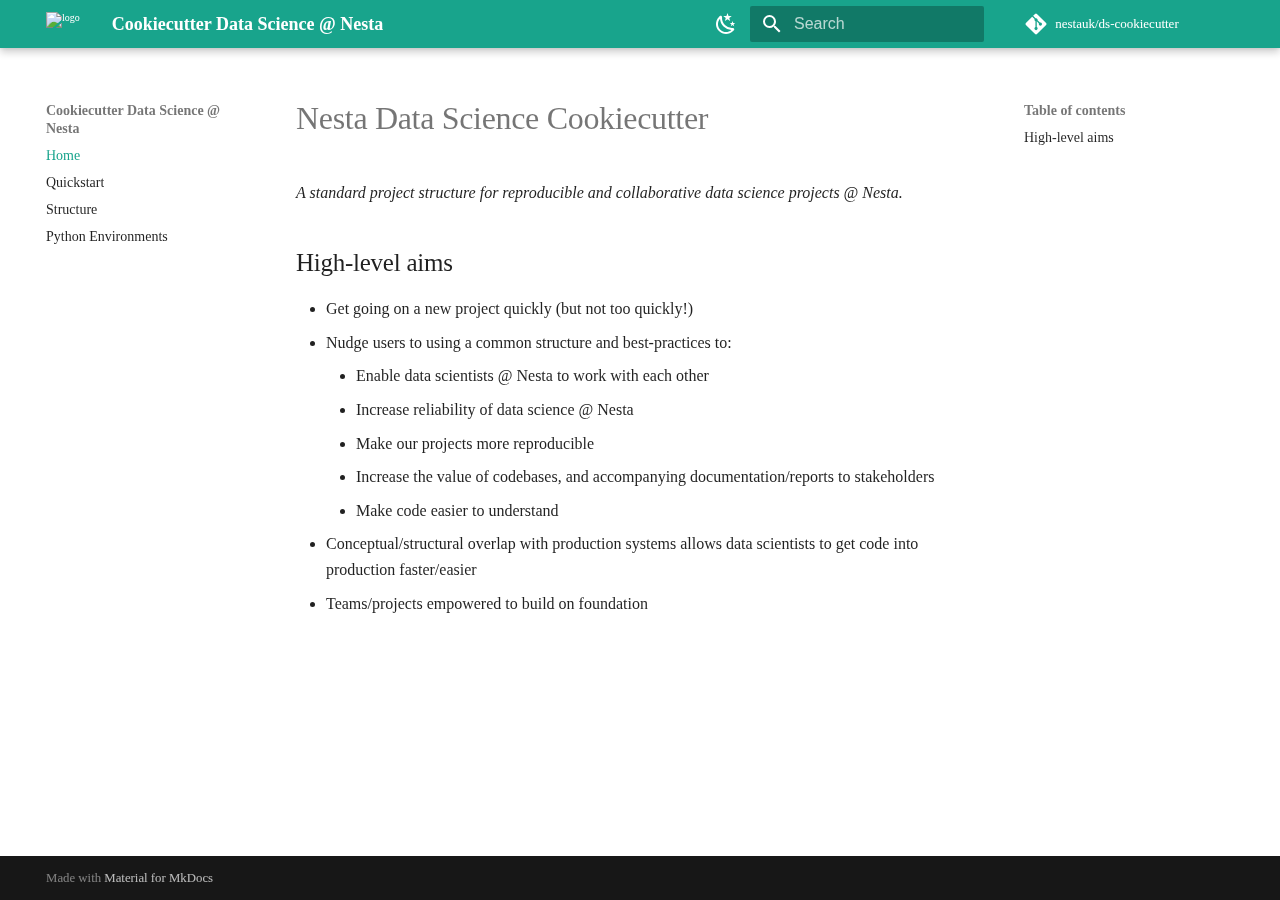
==== index.html @ 1c201436 "Deployed 48a0035 with MkDocs version: 1.5.3" ====
<!doctype html>
<html lang="en" class="no-js">
  <head>
    
      <meta charset="utf-8">
      <meta name="viewport" content="width=device-width,initial-scale=1">
      
        <meta name="description" content="A project template and directory structure for Nesta Python data science projects.">
      
      
      
        <link rel="canonical" href="https://nestauk.github.io/ds-cookiecutter/">
      
      
      
        <link rel="next" href="quickstart/">
      
      
      <link rel="icon" href="favicon.ico">
      <meta name="generator" content="mkdocs-1.5.3, mkdocs-material-9.5.6">
    
    
      
        <title>Cookiecutter Data Science @ Nesta</title>
      
    
    
      <link rel="stylesheet" href="assets/stylesheets/main.50c56a3b.min.css">
      
        
        <link rel="stylesheet" href="assets/stylesheets/palette.06af60db.min.css">
      
      


    
    
      
    
    
      
        
        
        <link rel="preconnect" href="https://fonts.gstatic.com" crossorigin>
        <link rel="stylesheet" href="https://fonts.googleapis.com/css?family=Century+Gothic:300,300i,400,400i,700,700i%7CRoboto+Mono:400,400i,700,700i&display=fallback">
        <style>:root{--md-text-font:"Century Gothic";--md-code-font:"Roboto Mono"}</style>
      
    
    
      <link rel="stylesheet" href="css/extra.css">
    
    <script>__md_scope=new URL(".",location),__md_hash=e=>[...e].reduce((e,_)=>(e<<5)-e+_.charCodeAt(0),0),__md_get=(e,_=localStorage,t=__md_scope)=>JSON.parse(_.getItem(t.pathname+"."+e)),__md_set=(e,_,t=localStorage,a=__md_scope)=>{try{t.setItem(a.pathname+"."+e,JSON.stringify(_))}catch(e){}}</script>
    
      

    
    
    
  </head>
  
  
    
    
      
    
    
    
    
    <body dir="ltr" data-md-color-scheme="default" data-md-color-primary="custom" data-md-color-accent="custom">
  
    
    <input class="md-toggle" data-md-toggle="drawer" type="checkbox" id="__drawer" autocomplete="off">
    <input class="md-toggle" data-md-toggle="search" type="checkbox" id="__search" autocomplete="off">
    <label class="md-overlay" for="__drawer"></label>
    <div data-md-component="skip">
      
        
        <a href="#nesta-data-science-cookiecutter" class="md-skip">
          Skip to content
        </a>
      
    </div>
    <div data-md-component="announce">
      
    </div>
    
    
      

  

<header class="md-header md-header--shadow" data-md-component="header">
  <nav class="md-header__inner md-grid" aria-label="Header">
    <a href="https://nestauk.github.io/ds-cookiecutter" title="Cookiecutter Data Science @ Nesta" class="md-header__button md-logo" aria-label="Cookiecutter Data Science @ Nesta" data-md-component="logo">
      
  <img src="favicon.ico" alt="logo">

    </a>
    <label class="md-header__button md-icon" for="__drawer">
      
      <svg xmlns="http://www.w3.org/2000/svg" viewBox="0 0 24 24"><path d="M3 6h18v2H3V6m0 5h18v2H3v-2m0 5h18v2H3v-2Z"/></svg>
    </label>
    <div class="md-header__title" data-md-component="header-title">
      <div class="md-header__ellipsis">
        <div class="md-header__topic">
          <span class="md-ellipsis">
            Cookiecutter Data Science @ Nesta
          </span>
        </div>
        <div class="md-header__topic" data-md-component="header-topic">
          <span class="md-ellipsis">
            
              Home
            
          </span>
        </div>
      </div>
    </div>
    
      
        <form class="md-header__option" data-md-component="palette">
  
    
    
    
    <input class="md-option" data-md-color-media="(prefers-color-scheme: light)" data-md-color-scheme="default" data-md-color-primary="custom" data-md-color-accent="custom"  aria-label="Switch to dark mode"  type="radio" name="__palette" id="__palette_0">
    
      <label class="md-header__button md-icon" title="Switch to dark mode" for="__palette_1" hidden>
        <svg xmlns="http://www.w3.org/2000/svg" viewBox="0 0 24 24"><path d="m17.75 4.09-2.53 1.94.91 3.06-2.63-1.81-2.63 1.81.91-3.06-2.53-1.94L12.44 4l1.06-3 1.06 3 3.19.09m3.5 6.91-1.64 1.25.59 1.98-1.7-1.17-1.7 1.17.59-1.98L15.75 11l2.06-.05L18.5 9l.69 1.95 2.06.05m-2.28 4.95c.83-.08 1.72 1.1 1.19 1.85-.32.45-.66.87-1.08 1.27C15.17 23 8.84 23 4.94 19.07c-3.91-3.9-3.91-10.24 0-14.14.4-.4.82-.76 1.27-1.08.75-.53 1.93.36 1.85 1.19-.27 2.86.69 5.83 2.89 8.02a9.96 9.96 0 0 0 8.02 2.89m-1.64 2.02a12.08 12.08 0 0 1-7.8-3.47c-2.17-2.19-3.33-5-3.49-7.82-2.81 3.14-2.7 7.96.31 10.98 3.02 3.01 7.84 3.12 10.98.31Z"/></svg>
      </label>
    
  
    
    
    
    <input class="md-option" data-md-color-media="(prefers-color-scheme: dark)" data-md-color-scheme="slate" data-md-color-primary="amber" data-md-color-accent="pink"  aria-label="Switch to light mode"  type="radio" name="__palette" id="__palette_1">
    
      <label class="md-header__button md-icon" title="Switch to light mode" for="__palette_0" hidden>
        <svg xmlns="http://www.w3.org/2000/svg" viewBox="0 0 24 24"><path d="M12 7a5 5 0 0 1 5 5 5 5 0 0 1-5 5 5 5 0 0 1-5-5 5 5 0 0 1 5-5m0 2a3 3 0 0 0-3 3 3 3 0 0 0 3 3 3 3 0 0 0 3-3 3 3 0 0 0-3-3m0-7 2.39 3.42C13.65 5.15 12.84 5 12 5c-.84 0-1.65.15-2.39.42L12 2M3.34 7l4.16-.35A7.2 7.2 0 0 0 5.94 8.5c-.44.74-.69 1.5-.83 2.29L3.34 7m.02 10 1.76-3.77a7.131 7.131 0 0 0 2.38 4.14L3.36 17M20.65 7l-1.77 3.79a7.023 7.023 0 0 0-2.38-4.15l4.15.36m-.01 10-4.14.36c.59-.51 1.12-1.14 1.54-1.86.42-.73.69-1.5.83-2.29L20.64 17M12 22l-2.41-3.44c.74.27 1.55.44 2.41.44.82 0 1.63-.17 2.37-.44L12 22Z"/></svg>
      </label>
    
  
</form>
      
    
    
      <script>var media,input,key,value,palette=__md_get("__palette");if(palette&&palette.color){"(prefers-color-scheme)"===palette.color.media&&(media=matchMedia("(prefers-color-scheme: light)"),input=document.querySelector(media.matches?"[data-md-color-media='(prefers-color-scheme: light)']":"[data-md-color-media='(prefers-color-scheme: dark)']"),palette.color.media=input.getAttribute("data-md-color-media"),palette.color.scheme=input.getAttribute("data-md-color-scheme"),palette.color.primary=input.getAttribute("data-md-color-primary"),palette.color.accent=input.getAttribute("data-md-color-accent"));for([key,value]of Object.entries(palette.color))document.body.setAttribute("data-md-color-"+key,value)}</script>
    
    
    
      <label class="md-header__button md-icon" for="__search">
        
        <svg xmlns="http://www.w3.org/2000/svg" viewBox="0 0 24 24"><path d="M9.5 3A6.5 6.5 0 0 1 16 9.5c0 1.61-.59 3.09-1.56 4.23l.27.27h.79l5 5-1.5 1.5-5-5v-.79l-.27-.27A6.516 6.516 0 0 1 9.5 16 6.5 6.5 0 0 1 3 9.5 6.5 6.5 0 0 1 9.5 3m0 2C7 5 5 7 5 9.5S7 14 9.5 14 14 12 14 9.5 12 5 9.5 5Z"/></svg>
      </label>
      <div class="md-search" data-md-component="search" role="dialog">
  <label class="md-search__overlay" for="__search"></label>
  <div class="md-search__inner" role="search">
    <form class="md-search__form" name="search">
      <input type="text" class="md-search__input" name="query" aria-label="Search" placeholder="Search" autocapitalize="off" autocorrect="off" autocomplete="off" spellcheck="false" data-md-component="search-query" required>
      <label class="md-search__icon md-icon" for="__search">
        
        <svg xmlns="http://www.w3.org/2000/svg" viewBox="0 0 24 24"><path d="M9.5 3A6.5 6.5 0 0 1 16 9.5c0 1.61-.59 3.09-1.56 4.23l.27.27h.79l5 5-1.5 1.5-5-5v-.79l-.27-.27A6.516 6.516 0 0 1 9.5 16 6.5 6.5 0 0 1 3 9.5 6.5 6.5 0 0 1 9.5 3m0 2C7 5 5 7 5 9.5S7 14 9.5 14 14 12 14 9.5 12 5 9.5 5Z"/></svg>
        
        <svg xmlns="http://www.w3.org/2000/svg" viewBox="0 0 24 24"><path d="M20 11v2H8l5.5 5.5-1.42 1.42L4.16 12l7.92-7.92L13.5 5.5 8 11h12Z"/></svg>
      </label>
      <nav class="md-search__options" aria-label="Search">
        
        <button type="reset" class="md-search__icon md-icon" title="Clear" aria-label="Clear" tabindex="-1">
          
          <svg xmlns="http://www.w3.org/2000/svg" viewBox="0 0 24 24"><path d="M19 6.41 17.59 5 12 10.59 6.41 5 5 6.41 10.59 12 5 17.59 6.41 19 12 13.41 17.59 19 19 17.59 13.41 12 19 6.41Z"/></svg>
        </button>
      </nav>
      
    </form>
    <div class="md-search__output">
      <div class="md-search__scrollwrap" data-md-scrollfix>
        <div class="md-search-result" data-md-component="search-result">
          <div class="md-search-result__meta">
            Initializing search
          </div>
          <ol class="md-search-result__list" role="presentation"></ol>
        </div>
      </div>
    </div>
  </div>
</div>
    
    
      <div class="md-header__source">
        <a href="https://github.com/nestauk/ds-cookiecutter" title="Go to repository" class="md-source" data-md-component="source">
  <div class="md-source__icon md-icon">
    
    <svg xmlns="http://www.w3.org/2000/svg" viewBox="0 0 448 512"><!--! Font Awesome Free 6.5.1 by @fontawesome - https://fontawesome.com License - https://fontawesome.com/license/free (Icons: CC BY 4.0, Fonts: SIL OFL 1.1, Code: MIT License) Copyright 2023 Fonticons, Inc.--><path d="M439.55 236.05 244 40.45a28.87 28.87 0 0 0-40.81 0l-40.66 40.63 51.52 51.52c27.06-9.14 52.68 16.77 43.39 43.68l49.66 49.66c34.23-11.8 61.18 31 35.47 56.69-26.49 26.49-70.21-2.87-56-37.34L240.22 199v121.85c25.3 12.54 22.26 41.85 9.08 55a34.34 34.34 0 0 1-48.55 0c-17.57-17.6-11.07-46.91 11.25-56v-123c-20.8-8.51-24.6-30.74-18.64-45L142.57 101 8.45 235.14a28.86 28.86 0 0 0 0 40.81l195.61 195.6a28.86 28.86 0 0 0 40.8 0l194.69-194.69a28.86 28.86 0 0 0 0-40.81z"/></svg>
  </div>
  <div class="md-source__repository">
    nestauk/ds-cookiecutter
  </div>
</a>
      </div>
    
  </nav>
  
</header>
    
    <div class="md-container" data-md-component="container">
      
      
        
          
        
      
      <main class="md-main" data-md-component="main">
        <div class="md-main__inner md-grid">
          
            
              
              <div class="md-sidebar md-sidebar--primary" data-md-component="sidebar" data-md-type="navigation" >
                <div class="md-sidebar__scrollwrap">
                  <div class="md-sidebar__inner">
                    



<nav class="md-nav md-nav--primary" aria-label="Navigation" data-md-level="0">
  <label class="md-nav__title" for="__drawer">
    <a href="https://nestauk.github.io/ds-cookiecutter" title="Cookiecutter Data Science @ Nesta" class="md-nav__button md-logo" aria-label="Cookiecutter Data Science @ Nesta" data-md-component="logo">
      
  <img src="favicon.ico" alt="logo">

    </a>
    Cookiecutter Data Science @ Nesta
  </label>
  
    <div class="md-nav__source">
      <a href="https://github.com/nestauk/ds-cookiecutter" title="Go to repository" class="md-source" data-md-component="source">
  <div class="md-source__icon md-icon">
    
    <svg xmlns="http://www.w3.org/2000/svg" viewBox="0 0 448 512"><!--! Font Awesome Free 6.5.1 by @fontawesome - https://fontawesome.com License - https://fontawesome.com/license/free (Icons: CC BY 4.0, Fonts: SIL OFL 1.1, Code: MIT License) Copyright 2023 Fonticons, Inc.--><path d="M439.55 236.05 244 40.45a28.87 28.87 0 0 0-40.81 0l-40.66 40.63 51.52 51.52c27.06-9.14 52.68 16.77 43.39 43.68l49.66 49.66c34.23-11.8 61.18 31 35.47 56.69-26.49 26.49-70.21-2.87-56-37.34L240.22 199v121.85c25.3 12.54 22.26 41.85 9.08 55a34.34 34.34 0 0 1-48.55 0c-17.57-17.6-11.07-46.91 11.25-56v-123c-20.8-8.51-24.6-30.74-18.64-45L142.57 101 8.45 235.14a28.86 28.86 0 0 0 0 40.81l195.61 195.6a28.86 28.86 0 0 0 40.8 0l194.69-194.69a28.86 28.86 0 0 0 0-40.81z"/></svg>
  </div>
  <div class="md-source__repository">
    nestauk/ds-cookiecutter
  </div>
</a>
    </div>
  
  <ul class="md-nav__list" data-md-scrollfix>
    
      
      
  
  
    
  
  
  
    <li class="md-nav__item md-nav__item--active">
      
      <input class="md-nav__toggle md-toggle" type="checkbox" id="__toc">
      
      
        
      
      
        <label class="md-nav__link md-nav__link--active" for="__toc">
          
  
  <span class="md-ellipsis">
    Home
  </span>
  

          <span class="md-nav__icon md-icon"></span>
        </label>
      
      <a href="." class="md-nav__link md-nav__link--active">
        
  
  <span class="md-ellipsis">
    Home
  </span>
  

      </a>
      
        

<nav class="md-nav md-nav--secondary" aria-label="Table of contents">
  
  
  
    
  
  
    <label class="md-nav__title" for="__toc">
      <span class="md-nav__icon md-icon"></span>
      Table of contents
    </label>
    <ul class="md-nav__list" data-md-component="toc" data-md-scrollfix>
      
        <li class="md-nav__item">
  <a href="#high-level-aims" class="md-nav__link">
    <span class="md-ellipsis">
      High-level aims
    </span>
  </a>
  
</li>
      
    </ul>
  
</nav>
      
    </li>
  

    
      
      
  
  
  
  
    <li class="md-nav__item">
      <a href="quickstart/" class="md-nav__link">
        
  
  <span class="md-ellipsis">
    Quickstart
  </span>
  

      </a>
    </li>
  

    
      
      
  
  
  
  
    <li class="md-nav__item">
      <a href="structure/" class="md-nav__link">
        
  
  <span class="md-ellipsis">
    Structure
  </span>
  

      </a>
    </li>
  

    
      
      
  
  
  
  
    <li class="md-nav__item">
      <a href="guidelines/" class="md-nav__link">
        
  
  <span class="md-ellipsis">
    Python Environments
  </span>
  

      </a>
    </li>
  

    
  </ul>
</nav>
                  </div>
                </div>
              </div>
            
            
              
              <div class="md-sidebar md-sidebar--secondary" data-md-component="sidebar" data-md-type="toc" >
                <div class="md-sidebar__scrollwrap">
                  <div class="md-sidebar__inner">
                    

<nav class="md-nav md-nav--secondary" aria-label="Table of contents">
  
  
  
    
  
  
    <label class="md-nav__title" for="__toc">
      <span class="md-nav__icon md-icon"></span>
      Table of contents
    </label>
    <ul class="md-nav__list" data-md-component="toc" data-md-scrollfix>
      
        <li class="md-nav__item">
  <a href="#high-level-aims" class="md-nav__link">
    <span class="md-ellipsis">
      High-level aims
    </span>
  </a>
  
</li>
      
    </ul>
  
</nav>
                  </div>
                </div>
              </div>
            
          
          
            <div class="md-content" data-md-component="content">
              <article class="md-content__inner md-typeset">
                
                  

  
  


<h1 id="nesta-data-science-cookiecutter">Nesta Data Science Cookiecutter<a class="headerlink" href="#nesta-data-science-cookiecutter" title="Permanent link">&para;</a></h1>
<p><em>A standard project structure for reproducible and collaborative data science projects @ Nesta.</em></p>
<h2 id="high-level-aims">High-level aims<a class="headerlink" href="#high-level-aims" title="Permanent link">&para;</a></h2>
<ul>
<li>Get going on a new project quickly (but not too quickly!)</li>
<li>Nudge users to using a common structure and best-practices to:<ul>
<li>Enable data scientists @ Nesta to work with each other</li>
<li>Increase reliability of data science @ Nesta</li>
<li>Make our projects more reproducible</li>
<li>Increase the value of codebases, and accompanying documentation/reports to stakeholders</li>
<li>Make code easier to understand</li>
</ul>
</li>
<li>Conceptual/structural overlap with production systems allows data scientists to get code into production faster/easier</li>
<li>Teams/projects empowered to build on foundation</li>
</ul>












                
              </article>
            </div>
          
          
<script>var target=document.getElementById(location.hash.slice(1));target&&target.name&&(target.checked=target.name.startsWith("__tabbed_"))</script>
        </div>
        
          <button type="button" class="md-top md-icon" data-md-component="top" hidden>
  
  <svg xmlns="http://www.w3.org/2000/svg" viewBox="0 0 24 24"><path d="M13 20h-2V8l-5.5 5.5-1.42-1.42L12 4.16l7.92 7.92-1.42 1.42L13 8v12Z"/></svg>
  Back to top
</button>
        
      </main>
      
        <footer class="md-footer">
  
  <div class="md-footer-meta md-typeset">
    <div class="md-footer-meta__inner md-grid">
      <div class="md-copyright">
  
  
    Made with
    <a href="https://squidfunk.github.io/mkdocs-material/" target="_blank" rel="noopener">
      Material for MkDocs
    </a>
  
</div>
      
    </div>
  </div>
</footer>
      
    </div>
    <div class="md-dialog" data-md-component="dialog">
      <div class="md-dialog__inner md-typeset"></div>
    </div>
    
    
    <script id="__config" type="application/json">{"base": ".", "features": ["navigation.instant", "navigation.tracking", "navigation.sections", "navigation.top"], "search": "assets/javascripts/workers/search.b8dbb3d2.min.js", "translations": {"clipboard.copied": "Copied to clipboard", "clipboard.copy": "Copy to clipboard", "search.result.more.one": "1 more on this page", "search.result.more.other": "# more on this page", "search.result.none": "No matching documents", "search.result.one": "1 matching document", "search.result.other": "# matching documents", "search.result.placeholder": "Type to start searching", "search.result.term.missing": "Missing", "select.version": "Select version"}}</script>
    
    
      <script src="assets/javascripts/bundle.e1c3ead8.min.js"></script>
      
    
  </body>
</html>
---- assets/stylesheets/main.50c56a3b.min.css ----
@charset "UTF-8";html{-webkit-text-size-adjust:none;-moz-text-size-adjust:none;text-size-adjust:none;box-sizing:border-box}*,:after,:before{box-sizing:inherit}@media (prefers-reduced-motion){*,:after,:before{transition:none!important}}body{margin:0}a,button,input,label{-webkit-tap-highlight-color:transparent}a{color:inherit;text-decoration:none}hr{border:0;box-sizing:initial;display:block;height:.05rem;overflow:visible;padding:0}small{font-size:80%}sub,sup{line-height:1em}img{border-style:none}table{border-collapse:initial;border-spacing:0}td,th{font-weight:400;vertical-align:top}button{background:#0000;border:0;font-family:inherit;font-size:inherit;margin:0;padding:0}input{border:0;outline:none}:root{--md-primary-fg-color:#4051b5;--md-primary-fg-color--light:#5d6cc0;--md-primary-fg-color--dark:#303fa1;--md-primary-bg-color:#fff;--md-primary-bg-color--light:#ffffffb3;--md-accent-fg-color:#526cfe;--md-accent-fg-color--transparent:#526cfe1a;--md-accent-bg-color:#fff;--md-accent-bg-color--light:#ffffffb3}[data-md-color-scheme=default]{color-scheme:light}[data-md-color-scheme=default] img[src$="#gh-dark-mode-only"],[data-md-color-scheme=default] img[src$="#only-dark"]{display:none}:root,[data-md-color-scheme=default]{--md-hue:225deg;--md-default-fg-color:#000000de;--md-default-fg-color--light:#0000008a;--md-default-fg-color--lighter:#00000052;--md-default-fg-color--lightest:#00000012;--md-default-bg-color:#fff;--md-default-bg-color--light:#ffffffb3;--md-default-bg-color--lighter:#ffffff4d;--md-default-bg-color--lightest:#ffffff1f;--md-code-fg-color:#36464e;--md-code-bg-color:#f5f5f5;--md-code-hl-color:#4287ff;--md-code-hl-color--light:#4287ff1a;--md-code-hl-number-color:#d52a2a;--md-code-hl-special-color:#db1457;--md-code-hl-function-color:#a846b9;--md-code-hl-constant-color:#6e59d9;--md-code-hl-keyword-color:#3f6ec6;--md-code-hl-string-color:#1c7d4d;--md-code-hl-name-color:var(--md-code-fg-color);--md-code-hl-operator-color:var(--md-default-fg-color--light);--md-code-hl-punctuation-color:var(--md-default-fg-color--light);--md-code-hl-comment-color:var(--md-default-fg-color--light);--md-code-hl-generic-color:var(--md-default-fg-color--light);--md-code-hl-variable-color:var(--md-default-fg-color--light);--md-typeset-color:var(--md-default-fg-color);--md-typeset-a-color:var(--md-primary-fg-color);--md-typeset-del-color:#f5503d26;--md-typeset-ins-color:#0bd57026;--md-typeset-kbd-color:#fafafa;--md-typeset-kbd-accent-color:#fff;--md-typeset-kbd-border-color:#b8b8b8;--md-typeset-mark-color:#ffff0080;--md-typeset-table-color:#0000001f;--md-typeset-table-color--light:rgba(0,0,0,.035);--md-admonition-fg-color:var(--md-default-fg-color);--md-admonition-bg-color:var(--md-default-bg-color);--md-warning-fg-color:#000000de;--md-warning-bg-color:#ff9;--md-footer-fg-color:#fff;--md-footer-fg-color--light:#ffffffb3;--md-footer-fg-color--lighter:#ffffff73;--md-footer-bg-color:#000000de;--md-footer-bg-color--dark:#00000052;--md-shadow-z1:0 0.2rem 0.5rem #0000000d,0 0 0.05rem #0000001a;--md-shadow-z2:0 0.2rem 0.5rem #0000001a,0 0 0.05rem #00000040;--md-shadow-z3:0 0.2rem 0.5rem #0003,0 0 0.05rem #00000059}.md-icon svg{fill:currentcolor;display:block;height:1.2rem;width:1.2rem}body{-webkit-font-smoothing:antialiased;-moz-osx-font-smoothing:grayscale;--md-text-font-family:var(--md-text-font,_),-apple-system,BlinkMacSystemFont,Helvetica,Arial,sans-serif;--md-code-font-family:var(--md-code-font,_),SFMono-Regular,Consolas,Menlo,monospace}aside,body,input{font-feature-settings:"kern","liga";color:var(--md-typeset-color);font-family:var(--md-text-font-family)}code,kbd,pre{font-feature-settings:"kern";font-family:var(--md-code-font-family)}:root{--md-typeset-table-sort-icon:url('data:image/svg+xml;charset=utf-8,<svg xmlns="http://www.w3.org/2000/svg" viewBox="0 0 24 24"><path d="m18 21-4-4h3V7h-3l4-4 4 4h-3v10h3M2 19v-2h10v2M2 13v-2h7v2M2 7V5h4v2H2Z"/></svg>');--md-typeset-table-sort-icon--asc:url('data:image/svg+xml;charset=utf-8,<svg xmlns="http://www.w3.org/2000/svg" viewBox="0 0 24 24"><path d="M19 17h3l-4 4-4-4h3V3h2M2 17h10v2H2M6 5v2H2V5m0 6h7v2H2v-2Z"/></svg>');--md-typeset-table-sort-icon--desc:url('data:image/svg+xml;charset=utf-8,<svg xmlns="http://www.w3.org/2000/svg" viewBox="0 0 24 24"><path d="M19 7h3l-4-4-4 4h3v14h2M2 17h10v2H2M6 5v2H2V5m0 6h7v2H2v-2Z"/></svg>')}.md-typeset{-webkit-print-color-adjust:exact;color-adjust:exact;font-size:.8rem;line-height:1.6}@media print{.md-typeset{font-size:.68rem}}.md-typeset blockquote,.md-typeset dl,.md-typeset figure,.md-typeset ol,.md-typeset pre,.md-typeset ul{margin-bottom:1em;margin-top:1em}.md-typeset h1{color:var(--md-default-fg-color--light);font-size:2em;line-height:1.3;margin:0 0 1.25em}.md-typeset h1,.md-typeset h2{font-weight:300;letter-spacing:-.01em}.md-typeset h2{font-size:1.5625em;line-height:1.4;margin:1.6em 0 .64em}.md-typeset h3{font-size:1.25em;font-weight:400;letter-spacing:-.01em;line-height:1.5;margin:1.6em 0 .8em}.md-typeset h2+h3{margin-top:.8em}.md-typeset h4{font-weight:700;letter-spacing:-.01em;margin:1em 0}.md-typeset h5,.md-typeset h6{color:var(--md-default-fg-color--light);font-size:.8em;font-weight:700;letter-spacing:-.01em;margin:1.25em 0}.md-typeset h5{text-transform:uppercase}.md-typeset hr{border-bottom:.05rem solid var(--md-default-fg-color--lightest);display:flow-root;margin:1.5em 0}.md-typeset a{color:var(--md-typeset-a-color);word-break:break-word}.md-typeset a,.md-typeset a:before{transition:color 125ms}.md-typeset a:focus,.md-typeset a:hover{color:var(--md-accent-fg-color)}.md-typeset a:focus code,.md-typeset a:hover code{background-color:var(--md-accent-fg-color--transparent)}.md-typeset a code{color:currentcolor;transition:background-color 125ms}.md-typeset a.focus-visible{outline-color:var(--md-accent-fg-color);outline-offset:.2rem}.md-typeset code,.md-typeset kbd,.md-typeset pre{color:var(--md-code-fg-color);direction:ltr;font-variant-ligatures:none}@media print{.md-typeset code,.md-typeset kbd,.md-typeset pre{white-space:pre-wrap}}.md-typeset code{background-color:var(--md-code-bg-color);border-radius:.1rem;-webkit-box-decoration-break:clone;box-decoration-break:clone;font-size:.85em;padding:0 .2941176471em;word-break:break-word}.md-typeset code:not(.focus-visible){-webkit-tap-highlight-color:transparent;outline:none}.md-typeset pre{display:flow-root;line-height:1.4;position:relative}.md-typeset pre>code{-webkit-box-decoration-break:slice;box-decoration-break:slice;box-shadow:none;display:block;margin:0;outline-color:var(--md-accent-fg-color);overflow:auto;padding:.7720588235em 1.1764705882em;scrollbar-color:var(--md-default-fg-color--lighter) #0000;scrollbar-width:thin;touch-action:auto;word-break:normal}.md-typeset pre>code:hover{scrollbar-color:var(--md-accent-fg-color) #0000}.md-typeset pre>code::-webkit-scrollbar{height:.2rem;width:.2rem}.md-typeset pre>code::-webkit-scrollbar-thumb{background-color:var(--md-default-fg-color--lighter)}.md-typeset pre>code::-webkit-scrollbar-thumb:hover{background-color:var(--md-accent-fg-color)}.md-typeset kbd{background-color:var(--md-typeset-kbd-color);border-radius:.1rem;box-shadow:0 .1rem 0 .05rem var(--md-typeset-kbd-border-color),0 .1rem 0 var(--md-typeset-kbd-border-color),0 -.1rem .2rem var(--md-typeset-kbd-accent-color) inset;color:var(--md-default-fg-color);display:inline-block;font-size:.75em;padding:0 .6666666667em;vertical-align:text-top;word-break:break-word}.md-typeset mark{background-color:var(--md-typeset-mark-color);-webkit-box-decoration-break:clone;box-decoration-break:clone;color:inherit;word-break:break-word}.md-typeset abbr{border-bottom:.05rem dotted var(--md-default-fg-color--light);cursor:help;text-decoration:none}.md-typeset small{opacity:.75}[dir=ltr] .md-typeset sub,[dir=ltr] .md-typeset sup{margin-left:.078125em}[dir=rtl] .md-typeset sub,[dir=rtl] .md-typeset sup{margin-right:.078125em}[dir=ltr] .md-typeset blockquote{padding-left:.6rem}[dir=rtl] .md-typeset blockquote{padding-right:.6rem}[dir=ltr] .md-typeset blockquote{border-left:.2rem solid var(--md-default-fg-color--lighter)}[dir=rtl] .md-typeset blockquote{border-right:.2rem solid var(--md-default-fg-color--lighter)}.md-typeset blockquote{color:var(--md-default-fg-color--light);margin-left:0;margin-right:0}.md-typeset ul{list-style-type:disc}[dir=ltr] .md-typeset ol,[dir=ltr] .md-typeset ul{margin-left:.625em}[dir=rtl] .md-typeset ol,[dir=rtl] .md-typeset ul{margin-right:.625em}.md-typeset ol,.md-typeset ul{padding:0}.md-typeset ol:not([hidden]),.md-typeset ul:not([hidden]){display:flow-root}.md-typeset ol ol,.md-typeset ul ol{list-style-type:lower-alpha}.md-typeset ol ol ol,.md-typeset ul ol ol{list-style-type:lower-roman}[dir=ltr] .md-typeset ol li,[dir=ltr] .md-typeset ul li{margin-left:1.25em}[dir=rtl] .md-typeset ol li,[dir=rtl] .md-typeset ul li{margin-right:1.25em}.md-typeset ol li,.md-typeset ul li{margin-bottom:.5em}.md-typeset ol li blockquote,.md-typeset ol li p,.md-typeset ul li blockquote,.md-typeset ul li p{margin:.5em 0}.md-typeset ol li:last-child,.md-typeset ul li:last-child{margin-bottom:0}[dir=ltr] .md-typeset ol li ol,[dir=ltr] .md-typeset ol li ul,[dir=ltr] .md-typeset ul li ol,[dir=ltr] .md-typeset ul li ul{margin-left:.625em}[dir=rtl] .md-typeset ol li ol,[dir=rtl] .md-typeset ol li ul,[dir=rtl] .md-typeset ul li ol,[dir=rtl] .md-typeset ul li ul{margin-right:.625em}.md-typeset ol li ol,.md-typeset ol li ul,.md-typeset ul li ol,.md-typeset ul li ul{margin-bottom:.5em;margin-top:.5em}[dir=ltr] .md-typeset dd{margin-left:1.875em}[dir=rtl] .md-typeset dd{margin-right:1.875em}.md-typeset dd{margin-bottom:1.5em;margin-top:1em}.md-typeset img,.md-typeset svg,.md-typeset video{height:auto;max-width:100%}.md-typeset img[align=left]{margin:1em 1em 1em 0}.md-typeset img[align=right]{margin:1em 0 1em 1em}.md-typeset img[align]:only-child{margin-top:0}.md-typeset figure{display:flow-root;margin:1em auto;max-width:100%;text-align:center;width:-webkit-fit-content;width:-moz-fit-content;width:fit-content}.md-typeset figure img{display:block}.md-typeset figcaption{font-style:italic;margin:1em auto;max-width:24rem}.md-typeset iframe{max-width:100%}.md-typeset table:not([class]){background-color:var(--md-default-bg-color);border:.05rem solid var(--md-typeset-table-color);border-radius:.1rem;display:inline-block;font-size:.64rem;max-width:100%;overflow:auto;touch-action:auto}@media print{.md-typeset table:not([class]){display:table}}.md-typeset table:not([class])+*{margin-top:1.5em}.md-typeset table:not([class]) td>:first-child,.md-typeset table:not([class]) th>:first-child{margin-top:0}.md-typeset table:not([class]) td>:last-child,.md-typeset table:not([class]) th>:last-child{margin-bottom:0}.md-typeset table:not([class]) td:not([align]),.md-typeset table:not([class]) th:not([align]){text-align:left}[dir=rtl] .md-typeset table:not([class]) td:not([align]),[dir=rtl] .md-typeset table:not([class]) th:not([align]){text-align:right}.md-typeset table:not([class]) th{font-weight:700;min-width:5rem;padding:.9375em 1.25em;vertical-align:top}.md-typeset table:not([class]) td{border-top:.05rem solid var(--md-typeset-table-color);padding:.9375em 1.25em;vertical-align:top}.md-typeset table:not([class]) tbody tr{transition:background-color 125ms}.md-typeset table:not([class]) tbody tr:hover{background-color:var(--md-typeset-table-color--light);box-shadow:0 .05rem 0 var(--md-default-bg-color) inset}.md-typeset table:not([class]) a{word-break:normal}.md-typeset table th[role=columnheader]{cursor:pointer}[dir=ltr] .md-typeset table th[role=columnheader]:after{margin-left:.5em}[dir=rtl] .md-typeset table th[role=columnheader]:after{margin-right:.5em}.md-typeset table th[role=columnheader]:after{content:"";display:inline-block;height:1.2em;-webkit-mask-image:var(--md-typeset-table-sort-icon);mask-image:var(--md-typeset-table-sort-icon);-webkit-mask-repeat:no-repeat;mask-repeat:no-repeat;-webkit-mask-size:contain;mask-size:contain;transition:background-color 125ms;vertical-align:text-bottom;width:1.2em}.md-typeset table th[role=columnheader]:hover:after{background-color:var(--md-default-fg-color--lighter)}.md-typeset table th[role=columnheader][aria-sort=ascending]:after{background-color:var(--md-default-fg-color--light);-webkit-mask-image:var(--md-typeset-table-sort-icon--asc);mask-image:var(--md-typeset-table-sort-icon--asc)}.md-typeset table th[role=columnheader][aria-sort=descending]:after{background-color:var(--md-default-fg-color--light);-webkit-mask-image:var(--md-typeset-table-sort-icon--desc);mask-image:var(--md-typeset-table-sort-icon--desc)}.md-typeset__scrollwrap{margin:1em -.8rem;overflow-x:auto;touch-action:auto}.md-typeset__table{display:inline-block;margin-bottom:.5em;padding:0 .8rem}@media print{.md-typeset__table{display:block}}html .md-typeset__table table{display:table;margin:0;overflow:hidden;width:100%}@media screen and (max-width:44.984375em){.md-content__inner>pre{margin:1em -.8rem}.md-content__inner>pre code{border-radius:0}}.md-typeset .md-author{border-radius:100%;display:block;flex-shrink:0;height:1.6rem;overflow:hidden;position:relative;transition:color 125ms,transform 125ms;width:1.6rem}.md-typeset .md-author img{display:block}.md-typeset .md-author--more{background:var(--md-default-fg-color--lightest);color:var(--md-default-fg-color--lighter);font-size:.6rem;font-weight:700;line-height:1.6rem;text-align:center}.md-typeset .md-author--long{height:2.4rem;width:2.4rem}.md-typeset a.md-author{transform:scale(1)}.md-typeset a.md-author img{filter:grayscale(100%) opacity(75%);transition:filter 125ms}.md-typeset a.md-author:focus,.md-typeset a.md-author:hover{transform:scale(1.1);z-index:1}.md-typeset a.md-author:focus img,.md-typeset a.md-author:hover img{filter:grayscale(0)}.md-banner{background-color:var(--md-footer-bg-color);color:var(--md-footer-fg-color);overflow:auto}@media print{.md-banner{display:none}}.md-banner--warning{background-color:var(--md-warning-bg-color);color:var(--md-warning-fg-color)}.md-banner__inner{font-size:.7rem;margin:.6rem auto;padding:0 .8rem}[dir=ltr] .md-banner__button{float:right}[dir=rtl] .md-banner__button{float:left}.md-banner__button{color:inherit;cursor:pointer;transition:opacity .25s}.no-js .md-banner__button{display:none}.md-banner__button:hover{opacity:.7}html{font-size:125%;height:100%;overflow-x:hidden}@media screen and (min-width:100em){html{font-size:137.5%}}@media screen and (min-width:125em){html{font-size:150%}}body{background-color:var(--md-default-bg-color);display:flex;flex-direction:column;font-size:.5rem;min-height:100%;position:relative;width:100%}@media print{body{display:block}}@media screen and (max-width:59.984375em){body[data-md-scrolllock]{position:fixed}}.md-grid{margin-left:auto;margin-right:auto;max-width:61rem}.md-container{display:flex;flex-direction:column;flex-grow:1}@media print{.md-container{display:block}}.md-main{flex-grow:1}.md-main__inner{display:flex;height:100%;margin-top:1.5rem}.md-ellipsis{overflow:hidden;text-overflow:ellipsis}.md-toggle{display:none}.md-option{height:0;opacity:0;position:absolute;width:0}.md-option:checked+label:not([hidden]){display:block}.md-option.focus-visible+label{outline-color:var(--md-accent-fg-color);outline-style:auto}.md-skip{background-color:var(--md-default-fg-color);border-radius:.1rem;color:var(--md-default-bg-color);font-size:.64rem;margin:.5rem;opacity:0;outline-color:var(--md-accent-fg-color);padding:.3rem .5rem;position:fixed;transform:translateY(.4rem);z-index:-1}.md-skip:focus{opacity:1;transform:translateY(0);transition:transform .25s cubic-bezier(.4,0,.2,1),opacity 175ms 75ms;z-index:10}@page{margin:25mm}:root{--md-clipboard-icon:url('data:image/svg+xml;charset=utf-8,<svg xmlns="http://www.w3.org/2000/svg" viewBox="0 0 24 24"><path d="M19 21H8V7h11m0-2H8a2 2 0 0 0-2 2v14a2 2 0 0 0 2 2h11a2 2 0 0 0 2-2V7a2 2 0 0 0-2-2m-3-4H4a2 2 0 0 0-2 2v14h2V3h12V1Z"/></svg>')}.md-clipboard{border-radius:.1rem;color:var(--md-default-fg-color--lightest);cursor:pointer;height:1.5em;outline-color:var(--md-accent-fg-color);outline-offset:.1rem;position:absolute;right:.5em;top:.5em;transition:color .25s;width:1.5em;z-index:1}@media print{.md-clipboard{display:none}}.md-clipboard:not(.focus-visible){-webkit-tap-highlight-color:transparent;outline:none}:hover>.md-clipboard{color:var(--md-default-fg-color--light)}.md-clipboard:focus,.md-clipboard:hover{color:var(--md-accent-fg-color)}.md-clipboard:after{background-color:currentcolor;content:"";display:block;height:1.125em;margin:0 auto;-webkit-mask-image:var(--md-clipboard-icon);mask-image:var(--md-clipboard-icon);-webkit-mask-position:center;mask-position:center;-webkit-mask-repeat:no-repeat;mask-repeat:no-repeat;-webkit-mask-size:contain;mask-size:contain;width:1.125em}.md-clipboard--inline{cursor:pointer}.md-clipboard--inline code{transition:color .25s,background-color .25s}.md-clipboard--inline:focus code,.md-clipboard--inline:hover code{background-color:var(--md-accent-fg-color--transparent);color:var(--md-accent-fg-color)}@keyframes consent{0%{opacity:0;transform:translateY(100%)}to{opacity:1;transform:translateY(0)}}@keyframes overlay{0%{opacity:0}to{opacity:1}}.md-consent__overlay{animation:overlay .25s both;-webkit-backdrop-filter:blur(.1rem);backdrop-filter:blur(.1rem);background-color:#0000008a;height:100%;opacity:1;position:fixed;top:0;width:100%;z-index:5}.md-consent__inner{animation:consent .5s cubic-bezier(.1,.7,.1,1) both;background-color:var(--md-default-bg-color);border:0;border-radius:.1rem;bottom:0;box-shadow:0 0 .2rem #0000001a,0 .2rem .4rem #0003;max-height:100%;overflow:auto;padding:0;position:fixed;width:100%;z-index:5}.md-consent__form{padding:.8rem}.md-consent__settings{display:none;margin:1em 0}input:checked+.md-consent__settings{display:block}.md-consent__controls{margin-bottom:.8rem}.md-typeset .md-consent__controls .md-button{display:inline}@media screen and (max-width:44.984375em){.md-typeset .md-consent__controls .md-button{display:block;margin-top:.4rem;text-align:center;width:100%}}.md-consent label{cursor:pointer}.md-content{flex-grow:1;min-width:0}.md-content__inner{margin:0 .8rem 1.2rem;padding-top:.6rem}@media screen and (min-width:76.25em){[dir=ltr] .md-sidebar--primary:not([hidden])~.md-content>.md-content__inner{margin-left:1.2rem}[dir=ltr] .md-sidebar--secondary:not([hidden])~.md-content>.md-content__inner,[dir=rtl] .md-sidebar--primary:not([hidden])~.md-content>.md-content__inner{margin-right:1.2rem}[dir=rtl] .md-sidebar--secondary:not([hidden])~.md-content>.md-content__inner{margin-left:1.2rem}}.md-content__inner:before{content:"";display:block;height:.4rem}.md-content__inner>:last-child{margin-bottom:0}[dir=ltr] .md-content__button{float:right}[dir=rtl] .md-content__button{float:left}[dir=ltr] .md-content__button{margin-left:.4rem}[dir=rtl] .md-content__button{margin-right:.4rem}.md-content__button{margin:.4rem 0;padding:0}@media print{.md-content__button{display:none}}.md-typeset .md-content__button{color:var(--md-default-fg-color--lighter)}.md-content__button svg{display:inline;vertical-align:top}[dir=rtl] .md-content__button svg{transform:scaleX(-1)}[dir=ltr] .md-dialog{right:.8rem}[dir=rtl] .md-dialog{left:.8rem}.md-dialog{background-color:var(--md-default-fg-color);border-radius:.1rem;bottom:.8rem;box-shadow:var(--md-shadow-z3);min-width:11.1rem;opacity:0;padding:.4rem .6rem;pointer-events:none;position:fixed;transform:translateY(100%);transition:transform 0ms .4s,opacity .4s;z-index:4}@media print{.md-dialog{display:none}}.md-dialog--active{opacity:1;pointer-events:auto;transform:translateY(0);transition:transform .4s cubic-bezier(.075,.85,.175,1),opacity .4s}.md-dialog__inner{color:var(--md-default-bg-color);font-size:.7rem}.md-feedback{margin:2em 0 1em;text-align:center}.md-feedback fieldset{border:none;margin:0;padding:0}.md-feedback__title{font-weight:700;margin:1em auto}.md-feedback__inner{position:relative}.md-feedback__list{display:flex;flex-wrap:wrap;place-content:baseline center;position:relative}.md-feedback__list:hover .md-icon:not(:disabled){color:var(--md-default-fg-color--lighter)}:disabled .md-feedback__list{min-height:1.8rem}.md-feedback__icon{color:var(--md-default-fg-color--light);cursor:pointer;flex-shrink:0;margin:0 .1rem;transition:color 125ms}.md-feedback__icon:not(:disabled).md-icon:hover{color:var(--md-accent-fg-color)}.md-feedback__icon:disabled{color:var(--md-default-fg-color--lightest);pointer-events:none}.md-feedback__note{opacity:0;position:relative;transform:translateY(.4rem);transition:transform .4s cubic-bezier(.1,.7,.1,1),opacity .15s}.md-feedback__note>*{margin:0 auto;max-width:16rem}:disabled .md-feedback__note{opacity:1;transform:translateY(0)}.md-footer{background-color:var(--md-footer-bg-color);color:var(--md-footer-fg-color)}@media print{.md-footer{display:none}}.md-footer__inner{justify-content:space-between;overflow:auto;padding:.2rem}.md-footer__inner:not([hidden]){display:flex}.md-footer__link{align-items:end;display:flex;flex-grow:0.01;margin-bottom:.4rem;margin-top:1rem;max-width:100%;outline-color:var(--md-accent-fg-color);overflow:hidden;transition:opacity .25s}.md-footer__link:focus,.md-footer__link:hover{opacity:.7}[dir=rtl] .md-footer__link svg{transform:scaleX(-1)}@media screen and (max-width:44.984375em){.md-footer__link--prev{flex-shrink:0}.md-footer__link--prev .md-footer__title{display:none}}[dir=ltr] .md-footer__link--next{margin-left:auto}[dir=rtl] .md-footer__link--next{margin-right:auto}.md-footer__link--next{text-align:right}[dir=rtl] .md-footer__link--next{text-align:left}.md-footer__title{flex-grow:1;font-size:.9rem;margin-bottom:.7rem;max-width:calc(100% - 2.4rem);padding:0 1rem;white-space:nowrap}.md-footer__button{margin:.2rem;padding:.4rem}.md-footer__direction{font-size:.64rem;opacity:.7}.md-footer-meta{background-color:var(--md-footer-bg-color--dark)}.md-footer-meta__inner{display:flex;flex-wrap:wrap;justify-content:space-between;padding:.2rem}html .md-footer-meta.md-typeset a{color:var(--md-footer-fg-color--light)}html .md-footer-meta.md-typeset a:focus,html .md-footer-meta.md-typeset a:hover{color:var(--md-footer-fg-color)}.md-copyright{color:var(--md-footer-fg-color--lighter);font-size:.64rem;margin:auto .6rem;padding:.4rem 0;width:100%}@media screen and (min-width:45em){.md-copyright{width:auto}}.md-copyright__highlight{color:var(--md-footer-fg-color--light)}.md-social{display:inline-flex;gap:.2rem;margin:0 .4rem;padding:.2rem 0 .6rem}@media screen and (min-width:45em){.md-social{padding:.6rem 0}}.md-social__link{display:inline-block;height:1.6rem;text-align:center;width:1.6rem}.md-social__link:before{line-height:1.9}.md-social__link svg{fill:currentcolor;max-height:.8rem;vertical-align:-25%}.md-typeset .md-button{border:.1rem solid;border-radius:.1rem;color:var(--md-primary-fg-color);cursor:pointer;display:inline-block;font-weight:700;padding:.625em 2em;transition:color 125ms,background-color 125ms,border-color 125ms}.md-typeset .md-button--primary{background-color:var(--md-primary-fg-color);border-color:var(--md-primary-fg-color);color:var(--md-primary-bg-color)}.md-typeset .md-button:focus,.md-typeset .md-button:hover{background-color:var(--md-accent-fg-color);border-color:var(--md-accent-fg-color);color:var(--md-accent-bg-color)}[dir=ltr] .md-typeset .md-input{border-top-left-radius:.1rem}[dir=ltr] .md-typeset .md-input,[dir=rtl] .md-typeset .md-input{border-top-right-radius:.1rem}[dir=rtl] .md-typeset .md-input{border-top-left-radius:.1rem}.md-typeset .md-input{border-bottom:.1rem solid var(--md-default-fg-color--lighter);box-shadow:var(--md-shadow-z1);font-size:.8rem;height:1.8rem;padding:0 .6rem;transition:border .25s,box-shadow .25s}.md-typeset .md-input:focus,.md-typeset .md-input:hover{border-bottom-color:var(--md-accent-fg-color);box-shadow:var(--md-shadow-z2)}.md-typeset .md-input--stretch{width:100%}.md-header{background-color:var(--md-primary-fg-color);box-shadow:0 0 .2rem #0000,0 .2rem .4rem #0000;color:var(--md-primary-bg-color);display:block;left:0;position:sticky;right:0;top:0;z-index:4}@media print{.md-header{display:none}}.md-header[hidden]{transform:translateY(-100%);transition:transform .25s cubic-bezier(.8,0,.6,1),box-shadow .25s}.md-header--shadow{box-shadow:0 0 .2rem #0000001a,0 .2rem .4rem #0003;transition:transform .25s cubic-bezier(.1,.7,.1,1),box-shadow .25s}.md-header__inner{align-items:center;display:flex;padding:0 .2rem}.md-header__button{color:currentcolor;cursor:pointer;margin:.2rem;outline-color:var(--md-accent-fg-color);padding:.4rem;position:relative;transition:opacity .25s;vertical-align:middle;z-index:1}.md-header__button:hover{opacity:.7}.md-header__button:not([hidden]){display:inline-block}.md-header__button:not(.focus-visible){-webkit-tap-highlight-color:transparent;outline:none}.md-header__button.md-logo{margin:.2rem;padding:.4rem}@media screen and (max-width:76.234375em){.md-header__button.md-logo{display:none}}.md-header__button.md-logo img,.md-header__button.md-logo svg{fill:currentcolor;display:block;height:1.2rem;width:auto}@media screen and (min-width:60em){.md-header__button[for=__search]{display:none}}.no-js .md-header__button[for=__search]{display:none}[dir=rtl] .md-header__button[for=__search] svg{transform:scaleX(-1)}@media screen and (min-width:76.25em){.md-header__button[for=__drawer]{display:none}}.md-header__topic{display:flex;max-width:100%;position:absolute;transition:transform .4s cubic-bezier(.1,.7,.1,1),opacity .15s;white-space:nowrap}.md-header__topic+.md-header__topic{opacity:0;pointer-events:none;transform:translateX(1.25rem);transition:transform .4s cubic-bezier(1,.7,.1,.1),opacity .15s;z-index:-1}[dir=rtl] .md-header__topic+.md-header__topic{transform:translateX(-1.25rem)}.md-header__topic:first-child{font-weight:700}[dir=ltr] .md-header__title{margin-left:1rem;margin-right:.4rem}[dir=rtl] .md-header__title{margin-left:.4rem;margin-right:1rem}.md-header__title{flex-grow:1;font-size:.9rem;height:2.4rem;line-height:2.4rem}.md-header__title--active .md-header__topic{opacity:0;pointer-events:none;transform:translateX(-1.25rem);transition:transform .4s cubic-bezier(1,.7,.1,.1),opacity .15s;z-index:-1}[dir=rtl] .md-header__title--active .md-header__topic{transform:translateX(1.25rem)}.md-header__title--active .md-header__topic+.md-header__topic{opacity:1;pointer-events:auto;transform:translateX(0);transition:transform .4s cubic-bezier(.1,.7,.1,1),opacity .15s;z-index:0}.md-header__title>.md-header__ellipsis{height:100%;position:relative;width:100%}.md-header__option{display:flex;flex-shrink:0;max-width:100%;transition:max-width 0ms .25s,opacity .25s .25s;white-space:nowrap}[data-md-toggle=search]:checked~.md-header .md-header__option{max-width:0;opacity:0;transition:max-width 0ms,opacity 0ms}.md-header__option>input{bottom:0}.md-header__source{display:none}@media screen and (min-width:60em){[dir=ltr] .md-header__source{margin-left:1rem}[dir=rtl] .md-header__source{margin-right:1rem}.md-header__source{display:block;max-width:11.7rem;width:11.7rem}}@media screen and (min-width:76.25em){[dir=ltr] .md-header__source{margin-left:1.4rem}[dir=rtl] .md-header__source{margin-right:1.4rem}}.md-meta{color:var(--md-default-fg-color--light);font-size:.7rem;line-height:1.3}.md-meta__list{display:inline-flex;flex-wrap:wrap;list-style:none;margin:0;padding:0}.md-meta__item:not(:last-child):after{content:"·";margin-left:.2rem;margin-right:.2rem}.md-meta__link{color:var(--md-typeset-a-color)}.md-meta__link:focus,.md-meta__link:hover{color:var(--md-accent-fg-color)}.md-draft{background-color:#ff1744;border-radius:.125em;color:#fff;display:inline-block;font-weight:700;padding-left:.5714285714em;padding-right:.5714285714em}:root{--md-nav-icon--prev:url('data:image/svg+xml;charset=utf-8,<svg xmlns="http://www.w3.org/2000/svg" viewBox="0 0 24 24"><path d="M20 11v2H8l5.5 5.5-1.42 1.42L4.16 12l7.92-7.92L13.5 5.5 8 11h12Z"/></svg>');--md-nav-icon--next:url('data:image/svg+xml;charset=utf-8,<svg xmlns="http://www.w3.org/2000/svg" viewBox="0 0 24 24"><path d="M8.59 16.58 13.17 12 8.59 7.41 10 6l6 6-6 6-1.41-1.42Z"/></svg>');--md-toc-icon:url('data:image/svg+xml;charset=utf-8,<svg xmlns="http://www.w3.org/2000/svg" viewBox="0 0 24 24"><path d="M3 9h14V7H3v2m0 4h14v-2H3v2m0 4h14v-2H3v2m16 0h2v-2h-2v2m0-10v2h2V7h-2m0 6h2v-2h-2v2Z"/></svg>')}.md-nav{font-size:.7rem;line-height:1.3}.md-nav__title{color:var(--md-default-fg-color--light);display:block;font-weight:700;overflow:hidden;padding:0 .6rem;text-overflow:ellipsis}.md-nav__title .md-nav__button{display:none}.md-nav__title .md-nav__button img{height:100%;width:auto}.md-nav__title .md-nav__button.md-logo img,.md-nav__title .md-nav__button.md-logo svg{fill:currentcolor;display:block;height:2.4rem;max-width:100%;object-fit:contain;width:auto}.md-nav__list{list-style:none;margin:0;padding:0}.md-nav__link{align-items:flex-start;display:flex;gap:.4rem;margin-top:.625em;scroll-snap-align:start;transition:color 125ms}.md-nav__link--passed{color:var(--md-default-fg-color--light)}.md-nav__item .md-nav__link--active,.md-nav__item .md-nav__link--active code{color:var(--md-typeset-a-color)}.md-nav__link .md-ellipsis{position:relative}[dir=ltr] .md-nav__link .md-icon:last-child{margin-left:auto}[dir=rtl] .md-nav__link .md-icon:last-child{margin-right:auto}.md-nav__link svg{fill:currentcolor;flex-shrink:0;height:1.3em}.md-nav__link[for]:focus,.md-nav__link[for]:hover,.md-nav__link[href]:focus,.md-nav__link[href]:hover{color:var(--md-accent-fg-color);cursor:pointer}.md-nav__link.focus-visible{outline-color:var(--md-accent-fg-color);outline-offset:.2rem}.md-nav--primary .md-nav__link[for=__toc]{display:none}.md-nav--primary .md-nav__link[for=__toc] .md-icon:after{background-color:currentcolor;display:block;height:100%;-webkit-mask-image:var(--md-toc-icon);mask-image:var(--md-toc-icon);width:100%}.md-nav--primary .md-nav__link[for=__toc]~.md-nav{display:none}.md-nav__container>.md-nav__link{margin-top:0}.md-nav__container>.md-nav__link:first-child{flex-grow:1;min-width:0}.md-nav__icon{flex-shrink:0}.md-nav__source{display:none}@media screen and (max-width:76.234375em){.md-nav--primary,.md-nav--primary .md-nav{background-color:var(--md-default-bg-color);display:flex;flex-direction:column;height:100%;left:0;position:absolute;right:0;top:0;z-index:1}.md-nav--primary .md-nav__item,.md-nav--primary .md-nav__title{font-size:.8rem;line-height:1.5}.md-nav--primary .md-nav__title{background-color:var(--md-default-fg-color--lightest);color:var(--md-default-fg-color--light);cursor:pointer;height:5.6rem;line-height:2.4rem;padding:3rem .8rem .2rem;position:relative;white-space:nowrap}[dir=ltr] .md-nav--primary .md-nav__title .md-nav__icon{left:.4rem}[dir=rtl] .md-nav--primary .md-nav__title .md-nav__icon{right:.4rem}.md-nav--primary .md-nav__title .md-nav__icon{display:block;height:1.2rem;margin:.2rem;position:absolute;top:.4rem;width:1.2rem}.md-nav--primary .md-nav__title .md-nav__icon:after{background-color:currentcolor;content:"";display:block;height:100%;-webkit-mask-image:var(--md-nav-icon--prev);mask-image:var(--md-nav-icon--prev);-webkit-mask-position:center;mask-position:center;-webkit-mask-repeat:no-repeat;mask-repeat:no-repeat;-webkit-mask-size:contain;mask-size:contain;width:100%}.md-nav--primary .md-nav__title~.md-nav__list{background-color:var(--md-default-bg-color);box-shadow:0 .05rem 0 var(--md-default-fg-color--lightest) inset;overflow-y:auto;scroll-snap-type:y mandatory;touch-action:pan-y}.md-nav--primary .md-nav__title~.md-nav__list>:first-child{border-top:0}.md-nav--primary .md-nav__title[for=__drawer]{background-color:var(--md-primary-fg-color);color:var(--md-primary-bg-color);font-weight:700}.md-nav--primary .md-nav__title .md-logo{display:block;left:.2rem;margin:.2rem;padding:.4rem;position:absolute;right:.2rem;top:.2rem}.md-nav--primary .md-nav__list{flex:1}.md-nav--primary .md-nav__item{border-top:.05rem solid var(--md-default-fg-color--lightest)}.md-nav--primary .md-nav__item--active>.md-nav__link{color:var(--md-typeset-a-color)}.md-nav--primary .md-nav__item--active>.md-nav__link:focus,.md-nav--primary .md-nav__item--active>.md-nav__link:hover{color:var(--md-accent-fg-color)}.md-nav--primary .md-nav__link{margin-top:0;padding:.6rem .8rem}.md-nav--primary .md-nav__link svg{margin-top:.1em}.md-nav--primary .md-nav__link>.md-nav__link{padding:0}[dir=ltr] .md-nav--primary .md-nav__link .md-nav__icon{margin-right:-.2rem}[dir=rtl] .md-nav--primary .md-nav__link .md-nav__icon{margin-left:-.2rem}.md-nav--primary .md-nav__link .md-nav__icon{font-size:1.2rem;height:1.2rem;width:1.2rem}.md-nav--primary .md-nav__link .md-nav__icon:after{background-color:currentcolor;content:"";display:block;height:100%;-webkit-mask-image:var(--md-nav-icon--next);mask-image:var(--md-nav-icon--next);-webkit-mask-position:center;mask-position:center;-webkit-mask-repeat:no-repeat;mask-repeat:no-repeat;-webkit-mask-size:contain;mask-size:contain;width:100%}[dir=rtl] .md-nav--primary .md-nav__icon:after{transform:scale(-1)}.md-nav--primary .md-nav--secondary .md-nav{background-color:initial;position:static}[dir=ltr] .md-nav--primary .md-nav--secondary .md-nav .md-nav__link{padding-left:1.4rem}[dir=rtl] .md-nav--primary .md-nav--secondary .md-nav .md-nav__link{padding-right:1.4rem}[dir=ltr] .md-nav--primary .md-nav--secondary .md-nav .md-nav .md-nav__link{padding-left:2rem}[dir=rtl] .md-nav--primary .md-nav--secondary .md-nav .md-nav .md-nav__link{padding-right:2rem}[dir=ltr] .md-nav--primary .md-nav--secondary .md-nav .md-nav .md-nav .md-nav__link{padding-left:2.6rem}[dir=rtl] .md-nav--primary .md-nav--secondary .md-nav .md-nav .md-nav .md-nav__link{padding-right:2.6rem}[dir=ltr] .md-nav--primary .md-nav--secondary .md-nav .md-nav .md-nav .md-nav .md-nav__link{padding-left:3.2rem}[dir=rtl] .md-nav--primary .md-nav--secondary .md-nav .md-nav .md-nav .md-nav .md-nav__link{padding-right:3.2rem}.md-nav--secondary{background-color:initial}.md-nav__toggle~.md-nav{display:flex;opacity:0;transform:translateX(100%);transition:transform .25s cubic-bezier(.8,0,.6,1),opacity 125ms 50ms}[dir=rtl] .md-nav__toggle~.md-nav{transform:translateX(-100%)}.md-nav__toggle:checked~.md-nav{opacity:1;transform:translateX(0);transition:transform .25s cubic-bezier(.4,0,.2,1),opacity 125ms 125ms}.md-nav__toggle:checked~.md-nav>.md-nav__list{-webkit-backface-visibility:hidden;backface-visibility:hidden}}@media screen and (max-width:59.984375em){.md-nav--primary .md-nav__link[for=__toc]{display:flex}.md-nav--primary .md-nav__link[for=__toc] .md-icon:after{content:""}.md-nav--primary .md-nav__link[for=__toc]+.md-nav__link{display:none}.md-nav--primary .md-nav__link[for=__toc]~.md-nav{display:flex}.md-nav__source{background-color:var(--md-primary-fg-color--dark);color:var(--md-primary-bg-color);display:block;padding:0 .2rem}}@media screen and (min-width:60em) and (max-width:76.234375em){.md-nav--integrated .md-nav__link[for=__toc]{display:flex}.md-nav--integrated .md-nav__link[for=__toc] .md-icon:after{content:""}.md-nav--integrated .md-nav__link[for=__toc]+.md-nav__link{display:none}.md-nav--integrated .md-nav__link[for=__toc]~.md-nav{display:flex}}@media screen and (min-width:60em){.md-nav{margin-bottom:-.4rem}.md-nav--secondary .md-nav__title{background:var(--md-default-bg-color);box-shadow:0 0 .4rem .4rem var(--md-default-bg-color);position:sticky;top:0;z-index:1}.md-nav--secondary .md-nav__title[for=__toc]{scroll-snap-align:start}.md-nav--secondary .md-nav__title .md-nav__icon{display:none}[dir=ltr] .md-nav--secondary .md-nav__list{padding-left:.6rem}[dir=rtl] .md-nav--secondary .md-nav__list{padding-right:.6rem}.md-nav--secondary .md-nav__list{padding-bottom:.4rem}[dir=ltr] .md-nav--secondary .md-nav__item>.md-nav__link{margin-right:.4rem}[dir=rtl] .md-nav--secondary .md-nav__item>.md-nav__link{margin-left:.4rem}}@media screen and (min-width:76.25em){.md-nav{margin-bottom:-.4rem;transition:max-height .25s cubic-bezier(.86,0,.07,1)}.md-nav--primary .md-nav__title{background:var(--md-default-bg-color);box-shadow:0 0 .4rem .4rem var(--md-default-bg-color);position:sticky;top:0;z-index:1}.md-nav--primary .md-nav__title[for=__drawer]{scroll-snap-align:start}.md-nav--primary .md-nav__title .md-nav__icon{display:none}[dir=ltr] .md-nav--primary .md-nav__list{padding-left:.6rem}[dir=rtl] .md-nav--primary .md-nav__list{padding-right:.6rem}.md-nav--primary .md-nav__list{padding-bottom:.4rem}[dir=ltr] .md-nav--primary .md-nav__item>.md-nav__link{margin-right:.4rem}[dir=rtl] .md-nav--primary .md-nav__item>.md-nav__link{margin-left:.4rem}.md-nav__toggle~.md-nav{display:grid;grid-template-rows:0fr;opacity:0;transition:grid-template-rows .25s cubic-bezier(.86,0,.07,1),opacity .25s,visibility 0ms .25s;visibility:collapse}.md-nav__toggle~.md-nav>.md-nav__list{overflow:hidden}.md-nav__toggle.md-toggle--indeterminate~.md-nav,.md-nav__toggle:checked~.md-nav{grid-template-rows:1fr;opacity:1;transition:grid-template-rows .25s cubic-bezier(.86,0,.07,1),opacity .15s .1s,visibility 0ms;visibility:visible}.md-nav__toggle.md-toggle--indeterminate~.md-nav{transition:none}.md-nav__item--nested>.md-nav>.md-nav__title{display:none}.md-nav__item--section{display:block;margin:1.25em 0}.md-nav__item--section:last-child{margin-bottom:0}.md-nav__item--section>.md-nav__link{font-weight:700}.md-nav__item--section>.md-nav__link[for]{color:var(--md-default-fg-color--light)}.md-nav__item--section>.md-nav__link:not(.md-nav__container){pointer-events:none}.md-nav__item--section>.md-nav__link .md-icon,.md-nav__item--section>.md-nav__link>[for]{display:none}[dir=ltr] .md-nav__item--section>.md-nav{margin-left:-.6rem}[dir=rtl] .md-nav__item--section>.md-nav{margin-right:-.6rem}.md-nav__item--section>.md-nav{display:block;opacity:1;visibility:visible}.md-nav__item--section>.md-nav>.md-nav__list>.md-nav__item{padding:0}.md-nav__icon{border-radius:100%;height:.9rem;transition:background-color .25s;width:.9rem}.md-nav__icon:hover{background-color:var(--md-accent-fg-color--transparent)}.md-nav__icon:after{background-color:currentcolor;border-radius:100%;content:"";display:inline-block;height:100%;-webkit-mask-image:var(--md-nav-icon--next);mask-image:var(--md-nav-icon--next);-webkit-mask-position:center;mask-position:center;-webkit-mask-repeat:no-repeat;mask-repeat:no-repeat;-webkit-mask-size:contain;mask-size:contain;transition:transform .25s;vertical-align:-.1rem;width:100%}[dir=rtl] .md-nav__icon:after{transform:rotate(180deg)}.md-nav__item--nested .md-nav__toggle:checked~.md-nav__link .md-nav__icon:after,.md-nav__item--nested .md-toggle--indeterminate~.md-nav__link .md-nav__icon:after{transform:rotate(90deg)}.md-nav--lifted>.md-nav__list>.md-nav__item,.md-nav--lifted>.md-nav__title{display:none}.md-nav--lifted>.md-nav__list>.md-nav__item--active{display:block}.md-nav--lifted>.md-nav__list>.md-nav__item--active>.md-nav__link{background:var(--md-default-bg-color);box-shadow:0 0 .4rem .4rem var(--md-default-bg-color);margin-top:0;position:sticky;top:0;z-index:1}.md-nav--lifted>.md-nav__list>.md-nav__item--active>.md-nav__link:not(.md-nav__container){pointer-events:none}.md-nav--lifted>.md-nav__list>.md-nav__item--active.md-nav__item--section{margin:0}[dir=ltr] .md-nav--lifted>.md-nav__list>.md-nav__item>.md-nav{margin-left:-.6rem}[dir=rtl] .md-nav--lifted>.md-nav__list>.md-nav__item>.md-nav{margin-right:-.6rem}.md-nav--lifted>.md-nav__list>.md-nav__item>[for]{color:var(--md-default-fg-color--light)}.md-nav--lifted .md-nav[data-md-level="1"]{grid-template-rows:1fr;opacity:1;visibility:visible}.md-nav--integrated>.md-nav__list>.md-nav__item--active:not(.md-nav__item--nested){padding:0 .6rem}.md-nav--integrated>.md-nav__list>.md-nav__item--active:not(.md-nav__item--nested)>.md-nav__link{padding:0}[dir=ltr] .md-nav--integrated>.md-nav__list>.md-nav__item--active .md-nav--secondary{border-left:.05rem solid var(--md-primary-fg-color)}[dir=rtl] .md-nav--integrated>.md-nav__list>.md-nav__item--active .md-nav--secondary{border-right:.05rem solid var(--md-primary-fg-color)}.md-nav--integrated>.md-nav__list>.md-nav__item--active .md-nav--secondary{display:block;margin-bottom:1.25em;opacity:1;visibility:visible}.md-nav--integrated>.md-nav__list>.md-nav__item--active .md-nav--secondary>.md-nav__list{overflow:visible;padding-bottom:0}.md-nav--integrated>.md-nav__list>.md-nav__item--active .md-nav--secondary>.md-nav__title{display:none}}.md-pagination{font-size:.8rem;font-weight:700;gap:.4rem}.md-pagination,.md-pagination>*{align-items:center;display:flex;justify-content:center}.md-pagination>*{border-radius:.2rem;height:1.8rem;min-width:1.8rem;text-align:center}.md-pagination__current{background-color:var(--md-default-fg-color--lightest);color:var(--md-default-fg-color--light)}.md-pagination__link{transition:color 125ms,background-color 125ms}.md-pagination__link:focus,.md-pagination__link:hover{background-color:var(--md-accent-fg-color--transparent);color:var(--md-accent-fg-color)}.md-pagination__link:focus svg,.md-pagination__link:hover svg{color:var(--md-accent-fg-color)}.md-pagination__link.focus-visible{outline-color:var(--md-accent-fg-color);outline-offset:.2rem}.md-pagination__link svg{fill:currentcolor;color:var(--md-default-fg-color--lighter);display:block;max-height:100%;width:1.2rem}.md-post__back{border-bottom:.05rem solid var(--md-default-fg-color--lightest);margin-bottom:1.2rem;padding-bottom:1.2rem}@media screen and (max-width:76.234375em){.md-post__back{display:none}}[dir=rtl] .md-post__back svg{transform:scaleX(-1)}.md-post__authors{display:flex;flex-direction:column;gap:.6rem;margin:0 .6rem 1.2rem}.md-post .md-post__meta a{transition:color 125ms}.md-post .md-post__meta a:focus,.md-post .md-post__meta a:hover{color:var(--md-accent-fg-color)}.md-post__title{color:var(--md-default-fg-color--light);font-weight:700}.md-post--excerpt{margin-bottom:3.2rem}.md-post--excerpt .md-post__header{align-items:center;display:flex;gap:.6rem;min-height:1.6rem}.md-post--excerpt .md-post__authors{align-items:center;display:inline-flex;flex-direction:row;gap:.2rem;margin:0;min-height:2.4rem}[dir=ltr] .md-post--excerpt .md-post__meta .md-meta__list{margin-right:.4rem}[dir=rtl] .md-post--excerpt .md-post__meta .md-meta__list{margin-left:.4rem}.md-post--excerpt .md-post__content>:first-child{--md-scroll-margin:6rem;margin-top:0}.md-post>.md-nav--secondary{margin:1em 0}.md-profile{align-items:center;display:flex;font-size:.7rem;gap:.6rem;line-height:1.4;width:100%}.md-profile__description{flex-grow:1}.md-content--post{display:flex}@media screen and (max-width:76.234375em){.md-content--post{flex-flow:column-reverse}}.md-content--post>.md-content__inner{min-width:0}@media screen and (min-width:76.25em){[dir=ltr] .md-content--post>.md-content__inner{margin-left:1.2rem}[dir=rtl] .md-content--post>.md-content__inner{margin-right:1.2rem}}@media screen and (max-width:76.234375em){.md-sidebar.md-sidebar--post{padding:0;position:static;width:100%}.md-sidebar.md-sidebar--post .md-sidebar__scrollwrap{overflow:visible}.md-sidebar.md-sidebar--post .md-sidebar__inner{padding:0}.md-sidebar.md-sidebar--post .md-post__meta{margin-left:.6rem;margin-right:.6rem}.md-sidebar.md-sidebar--post .md-nav__item{border:none;display:inline}.md-sidebar.md-sidebar--post .md-nav__list{display:inline-flex;flex-wrap:wrap;gap:.6rem;padding-bottom:.6rem;padding-top:.6rem}.md-sidebar.md-sidebar--post .md-nav__link{padding:0}.md-sidebar.md-sidebar--post .md-nav{height:auto;margin-bottom:0;position:static}}:root{--md-progress-value:0;--md-progress-delay:400ms}.md-progress{background:var(--md-primary-bg-color);height:.075rem;opacity:min(clamp(0,var(--md-progress-value),1),clamp(0,100 - var(--md-progress-value),1));position:fixed;top:0;transform:scaleX(calc(var(--md-progress-value)*1%));transform-origin:left;transition:transform .5s cubic-bezier(.19,1,.22,1),opacity .25s var(--md-progress-delay);width:100%;z-index:4}:root{--md-search-result-icon:url('data:image/svg+xml;charset=utf-8,<svg xmlns="http://www.w3.org/2000/svg" viewBox="0 0 24 24"><path d="M14 2H6a2 2 0 0 0-2 2v16a2 2 0 0 0 2 2h7c-.41-.25-.8-.56-1.14-.9-.33-.33-.61-.7-.86-1.1H6V4h7v5h5v1.18c.71.16 1.39.43 2 .82V8l-6-6m6.31 16.9c1.33-2.11.69-4.9-1.4-6.22-2.11-1.33-4.91-.68-6.22 1.4-1.34 2.11-.69 4.89 1.4 6.22 1.46.93 3.32.93 4.79.02L22 23.39 23.39 22l-3.08-3.1m-3.81.1a2.5 2.5 0 0 1-2.5-2.5 2.5 2.5 0 0 1 2.5-2.5 2.5 2.5 0 0 1 2.5 2.5 2.5 2.5 0 0 1-2.5 2.5Z"/></svg>')}.md-search{position:relative}@media screen and (min-width:60em){.md-search{padding:.2rem 0}}.no-js .md-search{display:none}.md-search__overlay{opacity:0;z-index:1}@media screen and (max-width:59.984375em){[dir=ltr] .md-search__overlay{left:-2.2rem}[dir=rtl] .md-search__overlay{right:-2.2rem}.md-search__overlay{background-color:var(--md-default-bg-color);border-radius:1rem;height:2rem;overflow:hidden;pointer-events:none;position:absolute;top:-1rem;transform-origin:center;transition:transform .3s .1s,opacity .2s .2s;width:2rem}[data-md-toggle=search]:checked~.md-header .md-search__overlay{opacity:1;transition:transform .4s,opacity .1s}}@media screen and (min-width:60em){[dir=ltr] .md-search__overlay{left:0}[dir=rtl] .md-search__overlay{right:0}.md-search__overlay{background-color:#0000008a;cursor:pointer;height:0;position:fixed;top:0;transition:width 0ms .25s,height 0ms .25s,opacity .25s;width:0}[data-md-toggle=search]:checked~.md-header .md-search__overlay{height:200vh;opacity:1;transition:width 0ms,height 0ms,opacity .25s;width:100%}}@media screen and (max-width:29.984375em){[data-md-toggle=search]:checked~.md-header .md-search__overlay{transform:scale(45)}}@media screen and (min-width:30em) and (max-width:44.984375em){[data-md-toggle=search]:checked~.md-header .md-search__overlay{transform:scale(60)}}@media screen and (min-width:45em) and (max-width:59.984375em){[data-md-toggle=search]:checked~.md-header .md-search__overlay{transform:scale(75)}}.md-search__inner{-webkit-backface-visibility:hidden;backface-visibility:hidden}@media screen and (max-width:59.984375em){[dir=ltr] .md-search__inner{left:0}[dir=rtl] .md-search__inner{right:0}.md-search__inner{height:0;opacity:0;overflow:hidden;position:fixed;top:0;transform:translateX(5%);transition:width 0ms .3s,height 0ms .3s,transform .15s cubic-bezier(.4,0,.2,1) .15s,opacity .15s .15s;width:0;z-index:2}[dir=rtl] .md-search__inner{transform:translateX(-5%)}[data-md-toggle=search]:checked~.md-header .md-search__inner{height:100%;opacity:1;transform:translateX(0);transition:width 0ms 0ms,height 0ms 0ms,transform .15s cubic-bezier(.1,.7,.1,1) .15s,opacity .15s .15s;width:100%}}@media screen and (min-width:60em){[dir=ltr] .md-search__inner{float:right}[dir=rtl] .md-search__inner{float:left}.md-search__inner{padding:.1rem 0;position:relative;transition:width .25s cubic-bezier(.1,.7,.1,1);width:11.7rem}}@media screen and (min-width:60em) and (max-width:76.234375em){[data-md-toggle=search]:checked~.md-header .md-search__inner{width:23.4rem}}@media screen and (min-width:76.25em){[data-md-toggle=search]:checked~.md-header .md-search__inner{width:34.4rem}}.md-search__form{background-color:var(--md-default-bg-color);box-shadow:0 0 .6rem #0000;height:2.4rem;position:relative;transition:color .25s,background-color .25s;z-index:2}@media screen and (min-width:60em){.md-search__form{background-color:#00000042;border-radius:.1rem;height:1.8rem}.md-search__form:hover{background-color:#ffffff1f}}[data-md-toggle=search]:checked~.md-header .md-search__form{background-color:var(--md-default-bg-color);border-radius:.1rem .1rem 0 0;box-shadow:0 0 .6rem #00000012;color:var(--md-default-fg-color)}[dir=ltr] .md-search__input{padding-left:3.6rem;padding-right:2.2rem}[dir=rtl] .md-search__input{padding-left:2.2rem;padding-right:3.6rem}.md-search__input{background:#0000;font-size:.9rem;height:100%;position:relative;text-overflow:ellipsis;width:100%;z-index:2}.md-search__input::placeholder{transition:color .25s}.md-search__input::placeholder,.md-search__input~.md-search__icon{color:var(--md-default-fg-color--light)}.md-search__input::-ms-clear{display:none}@media screen and (max-width:59.984375em){.md-search__input{font-size:.9rem;height:2.4rem;width:100%}}@media screen and (min-width:60em){[dir=ltr] .md-search__input{padding-left:2.2rem}[dir=rtl] .md-search__input{padding-right:2.2rem}.md-search__input{color:inherit;font-size:.8rem}.md-search__input::placeholder{color:var(--md-primary-bg-color--light)}.md-search__input+.md-search__icon{color:var(--md-primary-bg-color)}[data-md-toggle=search]:checked~.md-header .md-search__input{text-overflow:clip}[data-md-toggle=search]:checked~.md-header .md-search__input+.md-search__icon{color:var(--md-default-fg-color--light)}[data-md-toggle=search]:checked~.md-header .md-search__input::placeholder{color:#0000}}.md-search__icon{cursor:pointer;display:inline-block;height:1.2rem;transition:color .25s,opacity .25s;width:1.2rem}.md-search__icon:hover{opacity:.7}[dir=ltr] .md-search__icon[for=__search]{left:.5rem}[dir=rtl] .md-search__icon[for=__search]{right:.5rem}.md-search__icon[for=__search]{position:absolute;top:.3rem;z-index:2}[dir=rtl] .md-search__icon[for=__search] svg{transform:scaleX(-1)}@media screen and (max-width:59.984375em){[dir=ltr] .md-search__icon[for=__search]{left:.8rem}[dir=rtl] .md-search__icon[for=__search]{right:.8rem}.md-search__icon[for=__search]{top:.6rem}.md-search__icon[for=__search] svg:first-child{display:none}}@media screen and (min-width:60em){.md-search__icon[for=__search]{pointer-events:none}.md-search__icon[for=__search] svg:last-child{display:none}}[dir=ltr] .md-search__options{right:.5rem}[dir=rtl] .md-search__options{left:.5rem}.md-search__options{pointer-events:none;position:absolute;top:.3rem;z-index:2}@media screen and (max-width:59.984375em){[dir=ltr] .md-search__options{right:.8rem}[dir=rtl] .md-search__options{left:.8rem}.md-search__options{top:.6rem}}[dir=ltr] .md-search__options>.md-icon{margin-left:.2rem}[dir=rtl] .md-search__options>.md-icon{margin-right:.2rem}.md-search__options>.md-icon{color:var(--md-default-fg-color--light);opacity:0;transform:scale(.75);transition:transform .15s cubic-bezier(.1,.7,.1,1),opacity .15s}.md-search__options>.md-icon:not(.focus-visible){-webkit-tap-highlight-color:transparent;outline:none}[data-md-toggle=search]:checked~.md-header .md-search__input:valid~.md-search__options>.md-icon{opacity:1;pointer-events:auto;transform:scale(1)}[data-md-toggle=search]:checked~.md-header .md-search__input:valid~.md-search__options>.md-icon:hover{opacity:.7}[dir=ltr] .md-search__suggest{padding-left:3.6rem;padding-right:2.2rem}[dir=rtl] .md-search__suggest{padding-left:2.2rem;padding-right:3.6rem}.md-search__suggest{align-items:center;color:var(--md-default-fg-color--lighter);display:flex;font-size:.9rem;height:100%;opacity:0;position:absolute;top:0;transition:opacity 50ms;white-space:nowrap;width:100%}@media screen and (min-width:60em){[dir=ltr] .md-search__suggest{padding-left:2.2rem}[dir=rtl] .md-search__suggest{padding-right:2.2rem}.md-search__suggest{font-size:.8rem}}[data-md-toggle=search]:checked~.md-header .md-search__suggest{opacity:1;transition:opacity .3s .1s}[dir=ltr] .md-search__output{border-bottom-left-radius:.1rem}[dir=ltr] .md-search__output,[dir=rtl] .md-search__output{border-bottom-right-radius:.1rem}[dir=rtl] .md-search__output{border-bottom-left-radius:.1rem}.md-search__output{overflow:hidden;position:absolute;width:100%;z-index:1}@media screen and (max-width:59.984375em){.md-search__output{bottom:0;top:2.4rem}}@media screen and (min-width:60em){.md-search__output{opacity:0;top:1.9rem;transition:opacity .4s}[data-md-toggle=search]:checked~.md-header .md-search__output{box-shadow:var(--md-shadow-z3);opacity:1}}.md-search__scrollwrap{-webkit-backface-visibility:hidden;backface-visibility:hidden;background-color:var(--md-default-bg-color);height:100%;overflow-y:auto;touch-action:pan-y}@media (-webkit-max-device-pixel-ratio:1),(max-resolution:1dppx){.md-search__scrollwrap{transform:translateZ(0)}}@media screen and (min-width:60em) and (max-width:76.234375em){.md-search__scrollwrap{width:23.4rem}}@media screen and (min-width:76.25em){.md-search__scrollwrap{width:34.4rem}}@media screen and (min-width:60em){.md-search__scrollwrap{max-height:0;scrollbar-color:var(--md-default-fg-color--lighter) #0000;scrollbar-width:thin}[data-md-toggle=search]:checked~.md-header .md-search__scrollwrap{max-height:75vh}.md-search__scrollwrap:hover{scrollbar-color:var(--md-accent-fg-color) #0000}.md-search__scrollwrap::-webkit-scrollbar{height:.2rem;width:.2rem}.md-search__scrollwrap::-webkit-scrollbar-thumb{background-color:var(--md-default-fg-color--lighter)}.md-search__scrollwrap::-webkit-scrollbar-thumb:hover{background-color:var(--md-accent-fg-color)}}.md-search-result{color:var(--md-default-fg-color);word-break:break-word}.md-search-result__meta{background-color:var(--md-default-fg-color--lightest);color:var(--md-default-fg-color--light);font-size:.64rem;line-height:1.8rem;padding:0 .8rem;scroll-snap-align:start}@media screen and (min-width:60em){[dir=ltr] .md-search-result__meta{padding-left:2.2rem}[dir=rtl] .md-search-result__meta{padding-right:2.2rem}}.md-search-result__list{list-style:none;margin:0;padding:0;-webkit-user-select:none;user-select:none}.md-search-result__item{box-shadow:0 -.05rem var(--md-default-fg-color--lightest)}.md-search-result__item:first-child{box-shadow:none}.md-search-result__link{display:block;outline:none;scroll-snap-align:start;transition:background-color .25s}.md-search-result__link:focus,.md-search-result__link:hover{background-color:var(--md-accent-fg-color--transparent)}.md-search-result__link:last-child p:last-child{margin-bottom:.6rem}.md-search-result__more>summary{cursor:pointer;display:block;outline:none;position:sticky;scroll-snap-align:start;top:0;z-index:1}.md-search-result__more>summary::marker{display:none}.md-search-result__more>summary::-webkit-details-marker{display:none}.md-search-result__more>summary>div{color:var(--md-typeset-a-color);font-size:.64rem;padding:.75em .8rem;transition:color .25s,background-color .25s}@media screen and (min-width:60em){[dir=ltr] .md-search-result__more>summary>div{padding-left:2.2rem}[dir=rtl] .md-search-result__more>summary>div{padding-right:2.2rem}}.md-search-result__more>summary:focus>div,.md-search-result__more>summary:hover>div{background-color:var(--md-accent-fg-color--transparent);color:var(--md-accent-fg-color)}.md-search-result__more[open]>summary{background-color:var(--md-default-bg-color)}.md-search-result__article{overflow:hidden;padding:0 .8rem;position:relative}@media screen and (min-width:60em){[dir=ltr] .md-search-result__article{padding-left:2.2rem}[dir=rtl] .md-search-result__article{padding-right:2.2rem}}[dir=ltr] .md-search-result__icon{left:0}[dir=rtl] .md-search-result__icon{right:0}.md-search-result__icon{color:var(--md-default-fg-color--light);height:1.2rem;margin:.5rem;position:absolute;width:1.2rem}@media screen and (max-width:59.984375em){.md-search-result__icon{display:none}}.md-search-result__icon:after{background-color:currentcolor;content:"";display:inline-block;height:100%;-webkit-mask-image:var(--md-search-result-icon);mask-image:var(--md-search-result-icon);-webkit-mask-position:center;mask-position:center;-webkit-mask-repeat:no-repeat;mask-repeat:no-repeat;-webkit-mask-size:contain;mask-size:contain;width:100%}[dir=rtl] .md-search-result__icon:after{transform:scaleX(-1)}.md-search-result .md-typeset{color:var(--md-default-fg-color--light);font-size:.64rem;line-height:1.6}.md-search-result .md-typeset h1{color:var(--md-default-fg-color);font-size:.8rem;font-weight:400;line-height:1.4;margin:.55rem 0}.md-search-result .md-typeset h1 mark{text-decoration:none}.md-search-result .md-typeset h2{color:var(--md-default-fg-color);font-size:.64rem;font-weight:700;line-height:1.6;margin:.5em 0}.md-search-result .md-typeset h2 mark{text-decoration:none}.md-search-result__terms{color:var(--md-default-fg-color);display:block;font-size:.64rem;font-style:italic;margin:.5em 0}.md-search-result mark{background-color:initial;color:var(--md-accent-fg-color);text-decoration:underline}.md-select{position:relative;z-index:1}.md-select__inner{background-color:var(--md-default-bg-color);border-radius:.1rem;box-shadow:var(--md-shadow-z2);color:var(--md-default-fg-color);left:50%;margin-top:.2rem;max-height:0;opacity:0;position:absolute;top:calc(100% - .2rem);transform:translate3d(-50%,.3rem,0);transition:transform .25s 375ms,opacity .25s .25s,max-height 0ms .5s}.md-select:focus-within .md-select__inner,.md-select:hover .md-select__inner{max-height:10rem;opacity:1;transform:translate3d(-50%,0,0);transition:transform .25s cubic-bezier(.1,.7,.1,1),opacity .25s,max-height 0ms}.md-select__inner:after{border-bottom:.2rem solid #0000;border-bottom-color:var(--md-default-bg-color);border-left:.2rem solid #0000;border-right:.2rem solid #0000;border-top:0;content:"";height:0;left:50%;margin-left:-.2rem;margin-top:-.2rem;position:absolute;top:0;width:0}.md-select__list{border-radius:.1rem;font-size:.8rem;list-style-type:none;margin:0;max-height:inherit;overflow:auto;padding:0}.md-select__item{line-height:1.8rem}[dir=ltr] .md-select__link{padding-left:.6rem;padding-right:1.2rem}[dir=rtl] .md-select__link{padding-left:1.2rem;padding-right:.6rem}.md-select__link{cursor:pointer;display:block;outline:none;scroll-snap-align:start;transition:background-color .25s,color .25s;width:100%}.md-select__link:focus,.md-select__link:hover{color:var(--md-accent-fg-color)}.md-select__link:focus{background-color:var(--md-default-fg-color--lightest)}.md-sidebar{align-self:flex-start;flex-shrink:0;padding:1.2rem 0;position:sticky;top:2.4rem;width:12.1rem}@media print{.md-sidebar{display:none}}@media screen and (max-width:76.234375em){[dir=ltr] .md-sidebar--primary{left:-12.1rem}[dir=rtl] .md-sidebar--primary{right:-12.1rem}.md-sidebar--primary{background-color:var(--md-default-bg-color);display:block;height:100%;position:fixed;top:0;transform:translateX(0);transition:transform .25s cubic-bezier(.4,0,.2,1),box-shadow .25s;width:12.1rem;z-index:5}[data-md-toggle=drawer]:checked~.md-container .md-sidebar--primary{box-shadow:var(--md-shadow-z3);transform:translateX(12.1rem)}[dir=rtl] [data-md-toggle=drawer]:checked~.md-container .md-sidebar--primary{transform:translateX(-12.1rem)}.md-sidebar--primary .md-sidebar__scrollwrap{bottom:0;left:0;margin:0;overflow:hidden;position:absolute;right:0;scroll-snap-type:none;top:0}}@media screen and (min-width:76.25em){.md-sidebar{height:0}.no-js .md-sidebar{height:auto}.md-header--lifted~.md-container .md-sidebar{top:4.8rem}}.md-sidebar--secondary{display:none;order:2}@media screen and (min-width:60em){.md-sidebar--secondary{height:0}.no-js .md-sidebar--secondary{height:auto}.md-sidebar--secondary:not([hidden]){display:block}.md-sidebar--secondary .md-sidebar__scrollwrap{touch-action:pan-y}}.md-sidebar__scrollwrap{scrollbar-gutter:stable;-webkit-backface-visibility:hidden;backface-visibility:hidden;margin:0 .2rem;overflow-y:auto;scrollbar-color:var(--md-default-fg-color--lighter) #0000;scrollbar-width:thin}.md-sidebar__scrollwrap::-webkit-scrollbar{height:.2rem;width:.2rem}.md-sidebar__scrollwrap:focus-within,.md-sidebar__scrollwrap:hover{scrollbar-color:var(--md-accent-fg-color) #0000}.md-sidebar__scrollwrap:focus-within::-webkit-scrollbar-thumb,.md-sidebar__scrollwrap:hover::-webkit-scrollbar-thumb{background-color:var(--md-default-fg-color--lighter)}.md-sidebar__scrollwrap:focus-within::-webkit-scrollbar-thumb:hover,.md-sidebar__scrollwrap:hover::-webkit-scrollbar-thumb:hover{background-color:var(--md-accent-fg-color)}@supports selector(::-webkit-scrollbar){.md-sidebar__scrollwrap{scrollbar-gutter:auto}[dir=ltr] .md-sidebar__inner{padding-right:calc(100% - 11.5rem)}[dir=rtl] .md-sidebar__inner{padding-left:calc(100% - 11.5rem)}}@media screen and (max-width:76.234375em){.md-overlay{background-color:#0000008a;height:0;opacity:0;position:fixed;top:0;transition:width 0ms .25s,height 0ms .25s,opacity .25s;width:0;z-index:5}[data-md-toggle=drawer]:checked~.md-overlay{height:100%;opacity:1;transition:width 0ms,height 0ms,opacity .25s;width:100%}}@keyframes facts{0%{height:0}to{height:.65rem}}@keyframes fact{0%{opacity:0;transform:translateY(100%)}50%{opacity:0}to{opacity:1;transform:translateY(0)}}:root{--md-source-forks-icon:url('data:image/svg+xml;charset=utf-8,<svg xmlns="http://www.w3.org/2000/svg" viewBox="0 0 16 16"><path d="M5 5.372v.878c0 .414.336.75.75.75h4.5a.75.75 0 0 0 .75-.75v-.878a2.25 2.25 0 1 1 1.5 0v.878a2.25 2.25 0 0 1-2.25 2.25h-1.5v2.128a2.251 2.251 0 1 1-1.5 0V8.5h-1.5A2.25 2.25 0 0 1 3.5 6.25v-.878a2.25 2.25 0 1 1 1.5 0ZM5 3.25a.75.75 0 1 0-1.5 0 .75.75 0 0 0 1.5 0Zm6.75.75a.75.75 0 1 0 0-1.5.75.75 0 0 0 0 1.5Zm-3 8.75a.75.75 0 1 0-1.5 0 .75.75 0 0 0 1.5 0Z"/></svg>');--md-source-repositories-icon:url('data:image/svg+xml;charset=utf-8,<svg xmlns="http://www.w3.org/2000/svg" viewBox="0 0 16 16"><path d="M2 2.5A2.5 2.5 0 0 1 4.5 0h8.75a.75.75 0 0 1 .75.75v12.5a.75.75 0 0 1-.75.75h-2.5a.75.75 0 0 1 0-1.5h1.75v-2h-8a1 1 0 0 0-.714 1.7.75.75 0 1 1-1.072 1.05A2.495 2.495 0 0 1 2 11.5Zm10.5-1h-8a1 1 0 0 0-1 1v6.708A2.486 2.486 0 0 1 4.5 9h8ZM5 12.25a.25.25 0 0 1 .25-.25h3.5a.25.25 0 0 1 .25.25v3.25a.25.25 0 0 1-.4.2l-1.45-1.087a.249.249 0 0 0-.3 0L5.4 15.7a.25.25 0 0 1-.4-.2Z"/></svg>');--md-source-stars-icon:url('data:image/svg+xml;charset=utf-8,<svg xmlns="http://www.w3.org/2000/svg" viewBox="0 0 16 16"><path d="M8 .25a.75.75 0 0 1 .673.418l1.882 3.815 4.21.612a.75.75 0 0 1 .416 1.279l-3.046 2.97.719 4.192a.751.751 0 0 1-1.088.791L8 12.347l-3.766 1.98a.75.75 0 0 1-1.088-.79l.72-4.194L.818 6.374a.75.75 0 0 1 .416-1.28l4.21-.611L7.327.668A.75.75 0 0 1 8 .25Zm0 2.445L6.615 5.5a.75.75 0 0 1-.564.41l-3.097.45 2.24 2.184a.75.75 0 0 1 .216.664l-.528 3.084 2.769-1.456a.75.75 0 0 1 .698 0l2.77 1.456-.53-3.084a.75.75 0 0 1 .216-.664l2.24-2.183-3.096-.45a.75.75 0 0 1-.564-.41L8 2.694Z"/></svg>');--md-source-version-icon:url('data:image/svg+xml;charset=utf-8,<svg xmlns="http://www.w3.org/2000/svg" viewBox="0 0 16 16"><path d="M1 7.775V2.75C1 1.784 1.784 1 2.75 1h5.025c.464 0 .91.184 1.238.513l6.25 6.25a1.75 1.75 0 0 1 0 2.474l-5.026 5.026a1.75 1.75 0 0 1-2.474 0l-6.25-6.25A1.752 1.752 0 0 1 1 7.775Zm1.5 0c0 .066.026.13.073.177l6.25 6.25a.25.25 0 0 0 .354 0l5.025-5.025a.25.25 0 0 0 0-.354l-6.25-6.25a.25.25 0 0 0-.177-.073H2.75a.25.25 0 0 0-.25.25ZM6 5a1 1 0 1 1 0 2 1 1 0 0 1 0-2Z"/></svg>')}.md-source{-webkit-backface-visibility:hidden;backface-visibility:hidden;display:block;font-size:.65rem;line-height:1.2;outline-color:var(--md-accent-fg-color);transition:opacity .25s;white-space:nowrap}.md-source:hover{opacity:.7}.md-source__icon{display:inline-block;height:2.4rem;vertical-align:middle;width:2rem}[dir=ltr] .md-source__icon svg{margin-left:.6rem}[dir=rtl] .md-source__icon svg{margin-right:.6rem}.md-source__icon svg{margin-top:.6rem}[dir=ltr] .md-source__icon+.md-source__repository{padding-left:2rem}[dir=rtl] .md-source__icon+.md-source__repository{padding-right:2rem}[dir=ltr] .md-source__icon+.md-source__repository{margin-left:-2rem}[dir=rtl] .md-source__icon+.md-source__repository{margin-right:-2rem}[dir=ltr] .md-source__repository{margin-left:.6rem}[dir=rtl] .md-source__repository{margin-right:.6rem}.md-source__repository{display:inline-block;max-width:calc(100% - 1.2rem);overflow:hidden;text-overflow:ellipsis;vertical-align:middle}.md-source__facts{display:flex;font-size:.55rem;gap:.4rem;list-style-type:none;margin:.1rem 0 0;opacity:.75;overflow:hidden;padding:0;width:100%}.md-source__repository--active .md-source__facts{animation:facts .25s ease-in}.md-source__fact{overflow:hidden;text-overflow:ellipsis}.md-source__repository--active .md-source__fact{animation:fact .4s ease-out}[dir=ltr] .md-source__fact:before{margin-right:.1rem}[dir=rtl] .md-source__fact:before{margin-left:.1rem}.md-source__fact:before{background-color:currentcolor;content:"";display:inline-block;height:.6rem;-webkit-mask-position:center;mask-position:center;-webkit-mask-repeat:no-repeat;mask-repeat:no-repeat;-webkit-mask-size:contain;mask-size:contain;vertical-align:text-top;width:.6rem}.md-source__fact:nth-child(1n+2){flex-shrink:0}.md-source__fact--version:before{-webkit-mask-image:var(--md-source-version-icon);mask-image:var(--md-source-version-icon)}.md-source__fact--stars:before{-webkit-mask-image:var(--md-source-stars-icon);mask-image:var(--md-source-stars-icon)}.md-source__fact--forks:before{-webkit-mask-image:var(--md-source-forks-icon);mask-image:var(--md-source-forks-icon)}.md-source__fact--repositories:before{-webkit-mask-image:var(--md-source-repositories-icon);mask-image:var(--md-source-repositories-icon)}.md-source-file{margin:1em 0}[dir=ltr] .md-source-file__fact{margin-right:.6rem}[dir=rtl] .md-source-file__fact{margin-left:.6rem}.md-source-file__fact{align-items:center;color:var(--md-default-fg-color--light);display:inline-flex;font-size:.68rem;gap:.3rem}.md-source-file__fact .md-icon{flex-shrink:0;margin-bottom:.05rem}[dir=ltr] .md-source-file__fact .md-author{float:left}[dir=rtl] .md-source-file__fact .md-author{float:right}.md-source-file__fact .md-author{margin-right:.2rem}.md-source-file__fact svg{width:.9rem}:root{--md-status:url('data:image/svg+xml;charset=utf-8,<svg xmlns="http://www.w3.org/2000/svg" viewBox="0 0 24 24"><path d="M11 9h2V7h-2m1 13c-4.41 0-8-3.59-8-8s3.59-8 8-8 8 3.59 8 8-3.59 8-8 8m0-18A10 10 0 0 0 2 12a10 10 0 0 0 10 10 10 10 0 0 0 10-10A10 10 0 0 0 12 2m-1 15h2v-6h-2v6Z"/></svg>');--md-status--new:url('data:image/svg+xml;charset=utf-8,<svg xmlns="http://www.w3.org/2000/svg" viewBox="0 0 24 24"><path d="m23 12-2.44-2.78.34-3.68-3.61-.82-1.89-3.18L12 3 8.6 1.54 6.71 4.72l-3.61.81.34 3.68L1 12l2.44 2.78-.34 3.69 3.61.82 1.89 3.18L12 21l3.4 1.46 1.89-3.18 3.61-.82-.34-3.68L23 12m-10 5h-2v-2h2v2m0-4h-2V7h2v6Z"/></svg>');--md-status--deprecated:url('data:image/svg+xml;charset=utf-8,<svg xmlns="http://www.w3.org/2000/svg" viewBox="0 0 24 24"><path d="M9 3v1H4v2h1v13a2 2 0 0 0 2 2h10a2 2 0 0 0 2-2V6h1V4h-5V3H9m0 5h2v9H9V8m4 0h2v9h-2V8Z"/></svg>');--md-status--encrypted:url('data:image/svg+xml;charset=utf-8,<svg xmlns="http://www.w3.org/2000/svg" viewBox="0 0 24 24"><path d="M12 1 3 5v6c0 5.55 3.84 10.74 9 12 5.16-1.26 9-6.45 9-12V5l-9-4m0 6c1.4 0 2.8 1.1 2.8 2.5V11c.6 0 1.2.6 1.2 1.3v3.5c0 .6-.6 1.2-1.3 1.2H9.2c-.6 0-1.2-.6-1.2-1.3v-3.5c0-.6.6-1.2 1.2-1.2V9.5C9.2 8.1 10.6 7 12 7m0 1.2c-.8 0-1.5.5-1.5 1.3V11h3V9.5c0-.8-.7-1.3-1.5-1.3Z"/></svg>')}.md-status:after{background-color:var(--md-default-fg-color--light);content:"";display:inline-block;height:1.125em;-webkit-mask-image:var(--md-status);mask-image:var(--md-status);-webkit-mask-position:center;mask-position:center;-webkit-mask-repeat:no-repeat;mask-repeat:no-repeat;-webkit-mask-size:contain;mask-size:contain;vertical-align:text-bottom;width:1.125em}.md-status:hover:after{background-color:currentcolor}.md-status--new:after{-webkit-mask-image:var(--md-status--new);mask-image:var(--md-status--new)}.md-status--deprecated:after{-webkit-mask-image:var(--md-status--deprecated);mask-image:var(--md-status--deprecated)}.md-status--encrypted:after{-webkit-mask-image:var(--md-status--encrypted);mask-image:var(--md-status--encrypted)}.md-tabs{background-color:var(--md-primary-fg-color);color:var(--md-primary-bg-color);display:block;line-height:1.3;overflow:auto;width:100%;z-index:3}@media print{.md-tabs{display:none}}@media screen and (max-width:76.234375em){.md-tabs{display:none}}.md-tabs[hidden]{pointer-events:none}[dir=ltr] .md-tabs__list{margin-left:.2rem}[dir=rtl] .md-tabs__list{margin-right:.2rem}.md-tabs__list{contain:content;display:flex;list-style:none;margin:0;overflow:auto;padding:0;scrollbar-width:none;white-space:nowrap}.md-tabs__list::-webkit-scrollbar{display:none}.md-tabs__item{height:2.4rem;padding-left:.6rem;padding-right:.6rem}.md-tabs__item--active .md-tabs__link{color:inherit;opacity:1}.md-tabs__link{-webkit-backface-visibility:hidden;backface-visibility:hidden;display:flex;font-size:.7rem;margin-top:.8rem;opacity:.7;outline-color:var(--md-accent-fg-color);outline-offset:.2rem;transition:transform .4s cubic-bezier(.1,.7,.1,1),opacity .25s}.md-tabs__link:focus,.md-tabs__link:hover{color:inherit;opacity:1}[dir=ltr] .md-tabs__link svg{margin-right:.4rem}[dir=rtl] .md-tabs__link svg{margin-left:.4rem}.md-tabs__link svg{fill:currentcolor;height:1.3em}.md-tabs__item:nth-child(2) .md-tabs__link{transition-delay:20ms}.md-tabs__item:nth-child(3) .md-tabs__link{transition-delay:40ms}.md-tabs__item:nth-child(4) .md-tabs__link{transition-delay:60ms}.md-tabs__item:nth-child(5) .md-tabs__link{transition-delay:80ms}.md-tabs__item:nth-child(6) .md-tabs__link{transition-delay:.1s}.md-tabs__item:nth-child(7) .md-tabs__link{transition-delay:.12s}.md-tabs__item:nth-child(8) .md-tabs__link{transition-delay:.14s}.md-tabs__item:nth-child(9) .md-tabs__link{transition-delay:.16s}.md-tabs__item:nth-child(10) .md-tabs__link{transition-delay:.18s}.md-tabs__item:nth-child(11) .md-tabs__link{transition-delay:.2s}.md-tabs__item:nth-child(12) .md-tabs__link{transition-delay:.22s}.md-tabs__item:nth-child(13) .md-tabs__link{transition-delay:.24s}.md-tabs__item:nth-child(14) .md-tabs__link{transition-delay:.26s}.md-tabs__item:nth-child(15) .md-tabs__link{transition-delay:.28s}.md-tabs__item:nth-child(16) .md-tabs__link{transition-delay:.3s}.md-tabs[hidden] .md-tabs__link{opacity:0;transform:translateY(50%);transition:transform 0ms .1s,opacity .1s}:root{--md-tag-icon:url('data:image/svg+xml;charset=utf-8,<svg xmlns="http://www.w3.org/2000/svg" viewBox="0 0 24 24"><path d="m5.41 21 .71-4h-4l.35-2h4l1.06-6h-4l.35-2h4l.71-4h2l-.71 4h6l.71-4h2l-.71 4h4l-.35 2h-4l-1.06 6h4l-.35 2h-4l-.71 4h-2l.71-4h-6l-.71 4h-2M9.53 9l-1.06 6h6l1.06-6h-6Z"/></svg>')}.md-typeset .md-tags:not([hidden]){display:inline-flex;flex-wrap:wrap;gap:.5em;margin-bottom:.75em;margin-top:-.125em}.md-typeset .md-tag{align-items:center;background:var(--md-default-fg-color--lightest);border-radius:2.4rem;display:inline-flex;font-size:.64rem;font-size:min(.8em,.64rem);font-weight:700;gap:.5em;letter-spacing:normal;line-height:1.6;padding:.3125em .78125em}.md-typeset .md-tag[href]{-webkit-tap-highlight-color:transparent;color:inherit;outline:none;transition:color 125ms,background-color 125ms}.md-typeset .md-tag[href]:focus,.md-typeset .md-tag[href]:hover{background-color:var(--md-accent-fg-color);color:var(--md-accent-bg-color)}[id]>.md-typeset .md-tag{vertical-align:text-top}.md-typeset .md-tag-icon:before{background-color:var(--md-default-fg-color--lighter);content:"";display:inline-block;height:1.2em;-webkit-mask-image:var(--md-tag-icon);mask-image:var(--md-tag-icon);-webkit-mask-position:center;mask-position:center;-webkit-mask-repeat:no-repeat;mask-repeat:no-repeat;-webkit-mask-size:contain;mask-size:contain;transition:background-color 125ms;vertical-align:text-bottom;width:1.2em}.md-typeset .md-tag-icon[href]:focus:before,.md-typeset .md-tag-icon[href]:hover:before{background-color:var(--md-accent-bg-color)}@keyframes pulse{0%{transform:scale(.95)}75%{transform:scale(1)}to{transform:scale(.95)}}:root{--md-annotation-bg-icon:url('data:image/svg+xml;charset=utf-8,<svg xmlns="http://www.w3.org/2000/svg" viewBox="0 0 24 24"><path d="M12 2A10 10 0 0 0 2 12a10 10 0 0 0 10 10 10 10 0 0 0 10-10A10 10 0 0 0 12 2Z"/></svg>');--md-annotation-icon:url('data:image/svg+xml;charset=utf-8,<svg xmlns="http://www.w3.org/2000/svg" viewBox="0 0 24 24"><path d="M17 13h-4v4h-2v-4H7v-2h4V7h2v4h4m-5-9A10 10 0 0 0 2 12a10 10 0 0 0 10 10 10 10 0 0 0 10-10A10 10 0 0 0 12 2Z"/></svg>');--md-tooltip-width:20rem}.md-tooltip{-webkit-backface-visibility:hidden;backface-visibility:hidden;background-color:var(--md-default-bg-color);border-radius:.1rem;box-shadow:var(--md-shadow-z2);color:var(--md-default-fg-color);font-family:var(--md-text-font-family);left:clamp(var(--md-tooltip-0,0rem) + .8rem,var(--md-tooltip-x),100vw + var(--md-tooltip-0,0rem) + .8rem - var(--md-tooltip-width) - 2 * .8rem);max-width:calc(100vw - 1.6rem);opacity:0;position:absolute;top:var(--md-tooltip-y);transform:translateY(-.4rem);transition:transform 0ms .25s,opacity .25s,z-index .25s;width:var(--md-tooltip-width);z-index:0}.md-tooltip--active{opacity:1;transform:translateY(0);transition:transform .25s cubic-bezier(.1,.7,.1,1),opacity .25s,z-index 0ms;z-index:2}.md-tooltip--inline{font-weight:700;-webkit-user-select:none;user-select:none;width:auto}.md-tooltip--inline:not(.md-tooltip--active){transform:translateY(.2rem) scale(.9)}.md-tooltip--inline .md-tooltip__inner{font-size:.5rem;padding:.2rem .4rem}[hidden]+.md-tooltip--inline{display:none}.focus-visible>.md-tooltip,.md-tooltip:target{outline:var(--md-accent-fg-color) auto}.md-tooltip__inner{font-size:.64rem;padding:.8rem}.md-tooltip__inner.md-typeset>:first-child{margin-top:0}.md-tooltip__inner.md-typeset>:last-child{margin-bottom:0}.md-annotation{font-weight:400;outline:none;vertical-align:text-bottom;white-space:normal}[dir=rtl] .md-annotation{direction:rtl}code .md-annotation{font-family:var(--md-code-font-family);font-size:inherit}.md-annotation:not([hidden]){display:inline-block;line-height:1.25}.md-annotation__index{border-radius:.01px;cursor:pointer;display:inline-block;margin-left:.4ch;margin-right:.4ch;outline:none;overflow:hidden;position:relative;-webkit-user-select:none;user-select:none;vertical-align:text-top;z-index:0}.md-annotation .md-annotation__index{transition:z-index .25s}@media screen{.md-annotation__index{width:2.2ch}[data-md-visible]>.md-annotation__index{animation:pulse 2s infinite}.md-annotation__index:before{background:var(--md-default-bg-color);-webkit-mask-image:var(--md-annotation-bg-icon);mask-image:var(--md-annotation-bg-icon)}.md-annotation__index:after,.md-annotation__index:before{content:"";height:2.2ch;-webkit-mask-position:center;mask-position:center;-webkit-mask-repeat:no-repeat;mask-repeat:no-repeat;-webkit-mask-size:contain;mask-size:contain;position:absolute;top:-.1ch;width:2.2ch;z-index:-1}.md-annotation__index:after{background-color:var(--md-default-fg-color--lighter);-webkit-mask-image:var(--md-annotation-icon);mask-image:var(--md-annotation-icon);transform:scale(1.0001);transition:background-color .25s,transform .25s}.md-tooltip--active+.md-annotation__index:after{transform:rotate(45deg)}.md-tooltip--active+.md-annotation__index:after,:hover>.md-annotation__index:after{background-color:var(--md-accent-fg-color)}}.md-tooltip--active+.md-annotation__index{animation-play-state:paused;transition-duration:0ms;z-index:2}.md-annotation__index [data-md-annotation-id]{display:inline-block}@media print{.md-annotation__index [data-md-annotation-id]{background:var(--md-default-fg-color--lighter);border-radius:2ch;color:var(--md-default-bg-color);font-weight:700;padding:0 .6ch;white-space:nowrap}.md-annotation__index [data-md-annotation-id]:after{content:attr(data-md-annotation-id)}}.md-typeset .md-annotation-list{counter-reset:xxx;list-style:none}.md-typeset .md-annotation-list li{position:relative}[dir=ltr] .md-typeset .md-annotation-list li:before{left:-2.125em}[dir=rtl] .md-typeset .md-annotation-list li:before{right:-2.125em}.md-typeset .md-annotation-list li:before{background:var(--md-default-fg-color--lighter);border-radius:2ch;color:var(--md-default-bg-color);content:counter(xxx);counter-increment:xxx;font-size:.8875em;font-weight:700;height:2ch;line-height:1.25;min-width:2ch;padding:0 .6ch;position:absolute;text-align:center;top:.25em}[dir=ltr] .md-top{margin-left:50%}[dir=rtl] .md-top{margin-right:50%}.md-top{background-color:var(--md-default-bg-color);border-radius:1.6rem;box-shadow:var(--md-shadow-z2);color:var(--md-default-fg-color--light);cursor:pointer;display:block;font-size:.7rem;outline:none;padding:.4rem .8rem;position:fixed;top:3.2rem;transform:translate(-50%);transition:color 125ms,background-color 125ms,transform 125ms cubic-bezier(.4,0,.2,1),opacity 125ms;z-index:2}@media print{.md-top{display:none}}[dir=rtl] .md-top{transform:translate(50%)}.md-top[hidden]{opacity:0;pointer-events:none;transform:translate(-50%,.2rem);transition-duration:0ms}[dir=rtl] .md-top[hidden]{transform:translate(50%,.2rem)}.md-top:focus,.md-top:hover{background-color:var(--md-accent-fg-color);color:var(--md-accent-bg-color)}.md-top svg{display:inline-block;vertical-align:-.5em}@keyframes hoverfix{0%{pointer-events:none}}:root{--md-version-icon:url('data:image/svg+xml;charset=utf-8,<svg xmlns="http://www.w3.org/2000/svg" viewBox="0 0 320 512"><!--! Font Awesome Free 6.5.1 by @fontawesome - https://fontawesome.com License - https://fontawesome.com/license/free (Icons: CC BY 4.0, Fonts: SIL OFL 1.1, Code: MIT License) Copyright 2023 Fonticons, Inc.--><path d="M137.4 374.6c12.5 12.5 32.8 12.5 45.3 0l128-128c9.2-9.2 11.9-22.9 6.9-34.9S301 191.9 288 191.9L32 192c-12.9 0-24.6 7.8-29.6 19.8s-2.2 25.7 6.9 34.9l128 128z"/></svg>')}.md-version{flex-shrink:0;font-size:.8rem;height:2.4rem}[dir=ltr] .md-version__current{margin-left:1.4rem;margin-right:.4rem}[dir=rtl] .md-version__current{margin-left:.4rem;margin-right:1.4rem}.md-version__current{color:inherit;cursor:pointer;outline:none;position:relative;top:.05rem}[dir=ltr] .md-version__current:after{margin-left:.4rem}[dir=rtl] .md-version__current:after{margin-right:.4rem}.md-version__current:after{background-color:currentcolor;content:"";display:inline-block;height:.6rem;-webkit-mask-image:var(--md-version-icon);mask-image:var(--md-version-icon);-webkit-mask-position:center;mask-position:center;-webkit-mask-repeat:no-repeat;mask-repeat:no-repeat;-webkit-mask-size:contain;mask-size:contain;width:.4rem}.md-version__list{background-color:var(--md-default-bg-color);border-radius:.1rem;box-shadow:var(--md-shadow-z2);color:var(--md-default-fg-color);list-style-type:none;margin:.2rem .8rem;max-height:0;opacity:0;overflow:auto;padding:0;position:absolute;scroll-snap-type:y mandatory;top:.15rem;transition:max-height 0ms .5s,opacity .25s .25s;z-index:3}.md-version:focus-within .md-version__list,.md-version:hover .md-version__list{max-height:10rem;opacity:1;transition:max-height 0ms,opacity .25s}@media (hover:none),(pointer:coarse){.md-version:hover .md-version__list{animation:hoverfix .25s forwards}.md-version:focus-within .md-version__list{animation:none}}.md-version__item{line-height:1.8rem}[dir=ltr] .md-version__link{padding-left:.6rem;padding-right:1.2rem}[dir=rtl] .md-version__link{padding-left:1.2rem;padding-right:.6rem}.md-version__link{cursor:pointer;display:block;outline:none;scroll-snap-align:start;transition:color .25s,background-color .25s;white-space:nowrap;width:100%}.md-version__link:focus,.md-version__link:hover{color:var(--md-accent-fg-color)}.md-version__link:focus{background-color:var(--md-default-fg-color--lightest)}:root{--md-admonition-icon--note:url('data:image/svg+xml;charset=utf-8,<svg xmlns="http://www.w3.org/2000/svg" viewBox="0 0 24 24"><path d="M12 2C6.47 2 2 6.47 2 12s4.47 10 10 10 10-4.47 10-10S17.53 2 12 2m3.1 5.07c.14 0 .28.05.4.16l1.27 1.27c.23.22.23.57 0 .78l-1 1-2.05-2.05 1-1c.1-.11.24-.16.38-.16m-1.97 1.74 2.06 2.06-6.06 6.06H7.07v-2.06l6.06-6.06Z"/></svg>');--md-admonition-icon--abstract:url('data:image/svg+xml;charset=utf-8,<svg xmlns="http://www.w3.org/2000/svg" viewBox="0 0 24 24"><path d="M17 9H7V7h10m0 6H7v-2h10m-3 6H7v-2h7M12 3a1 1 0 0 1 1 1 1 1 0 0 1-1 1 1 1 0 0 1-1-1 1 1 0 0 1 1-1m7 0h-4.18C14.4 1.84 13.3 1 12 1c-1.3 0-2.4.84-2.82 2H5a2 2 0 0 0-2 2v14a2 2 0 0 0 2 2h14a2 2 0 0 0 2-2V5a2 2 0 0 0-2-2Z"/></svg>');--md-admonition-icon--info:url('data:image/svg+xml;charset=utf-8,<svg xmlns="http://www.w3.org/2000/svg" viewBox="0 0 24 24"><path d="M13 9h-2V7h2m0 10h-2v-6h2m-1-9A10 10 0 0 0 2 12a10 10 0 0 0 10 10 10 10 0 0 0 10-10A10 10 0 0 0 12 2Z"/></svg>');--md-admonition-icon--tip:url('data:image/svg+xml;charset=utf-8,<svg xmlns="http://www.w3.org/2000/svg" viewBox="0 0 24 24"><path d="M17.66 11.2c-.23-.3-.51-.56-.77-.82-.67-.6-1.43-1.03-2.07-1.66C13.33 7.26 13 4.85 13.95 3c-.95.23-1.78.75-2.49 1.32-2.59 2.08-3.61 5.75-2.39 8.9.04.1.08.2.08.33 0 .22-.15.42-.35.5-.23.1-.47.04-.66-.12a.58.58 0 0 1-.14-.17c-1.13-1.43-1.31-3.48-.55-5.12C5.78 10 4.87 12.3 5 14.47c.06.5.12 1 .29 1.5.14.6.41 1.2.71 1.73 1.08 1.73 2.95 2.97 4.96 3.22 2.14.27 4.43-.12 6.07-1.6 1.83-1.66 2.47-4.32 1.53-6.6l-.13-.26c-.21-.46-.77-1.26-.77-1.26m-3.16 6.3c-.28.24-.74.5-1.1.6-1.12.4-2.24-.16-2.9-.82 1.19-.28 1.9-1.16 2.11-2.05.17-.8-.15-1.46-.28-2.23-.12-.74-.1-1.37.17-2.06.19.38.39.76.63 1.06.77 1 1.98 1.44 2.24 2.8.04.14.06.28.06.43.03.82-.33 1.72-.93 2.27Z"/></svg>');--md-admonition-icon--success:url('data:image/svg+xml;charset=utf-8,<svg xmlns="http://www.w3.org/2000/svg" viewBox="0 0 24 24"><path d="M21 7 9 19l-5.5-5.5 1.41-1.41L9 16.17 19.59 5.59 21 7Z"/></svg>');--md-admonition-icon--question:url('data:image/svg+xml;charset=utf-8,<svg xmlns="http://www.w3.org/2000/svg" viewBox="0 0 24 24"><path d="m15.07 11.25-.9.92C13.45 12.89 13 13.5 13 15h-2v-.5c0-1.11.45-2.11 1.17-2.83l1.24-1.26c.37-.36.59-.86.59-1.41a2 2 0 0 0-2-2 2 2 0 0 0-2 2H8a4 4 0 0 1 4-4 4 4 0 0 1 4 4 3.2 3.2 0 0 1-.93 2.25M13 19h-2v-2h2M12 2A10 10 0 0 0 2 12a10 10 0 0 0 10 10 10 10 0 0 0 10-10c0-5.53-4.5-10-10-10Z"/></svg>');--md-admonition-icon--warning:url('data:image/svg+xml;charset=utf-8,<svg xmlns="http://www.w3.org/2000/svg" viewBox="0 0 24 24"><path d="M13 14h-2V9h2m0 9h-2v-2h2M1 21h22L12 2 1 21Z"/></svg>');--md-admonition-icon--failure:url('data:image/svg+xml;charset=utf-8,<svg xmlns="http://www.w3.org/2000/svg" viewBox="0 0 24 24"><path d="M19 6.41 17.59 5 12 10.59 6.41 5 5 6.41 10.59 12 5 17.59 6.41 19 12 13.41 17.59 19 19 17.59 13.41 12 19 6.41Z"/></svg>');--md-admonition-icon--danger:url('data:image/svg+xml;charset=utf-8,<svg xmlns="http://www.w3.org/2000/svg" viewBox="0 0 24 24"><path d="m11.5 20 4.86-9.73H13V4l-5 9.73h3.5V20M12 2c2.75 0 5.1 1 7.05 2.95C21 6.9 22 9.25 22 12s-1 5.1-2.95 7.05C17.1 21 14.75 22 12 22s-5.1-1-7.05-2.95C3 17.1 2 14.75 2 12s1-5.1 2.95-7.05C6.9 3 9.25 2 12 2Z"/></svg>');--md-admonition-icon--bug:url('data:image/svg+xml;charset=utf-8,<svg xmlns="http://www.w3.org/2000/svg" viewBox="0 0 24 24"><path d="M11 13h2v1h-2v-1m10-8v6c0 5.5-3.8 10.7-9 12-5.2-1.3-9-6.5-9-12V5l9-4 9 4m-4 5h-2.2c-.2-.6-.6-1.1-1.1-1.5l1.2-1.2-.7-.7L12.8 8H12c-.2 0-.5 0-.7.1L9.9 6.6l-.8.8 1.2 1.2c-.5.3-.9.8-1.1 1.4H7v1h2v1H7v1h2v1H7v1h2.2c.4 1.2 1.5 2 2.8 2s2.4-.8 2.8-2H17v-1h-2v-1h2v-1h-2v-1h2v-1m-6 2h2v-1h-2v1Z"/></svg>');--md-admonition-icon--example:url('data:image/svg+xml;charset=utf-8,<svg xmlns="http://www.w3.org/2000/svg" viewBox="0 0 24 24"><path d="M7 2v2h1v14a4 4 0 0 0 4 4 4 4 0 0 0 4-4V4h1V2H7m4 14c-.6 0-1-.4-1-1s.4-1 1-1 1 .4 1 1-.4 1-1 1m2-4c-.6 0-1-.4-1-1s.4-1 1-1 1 .4 1 1-.4 1-1 1m1-5h-4V4h4v3Z"/></svg>');--md-admonition-icon--quote:url('data:image/svg+xml;charset=utf-8,<svg xmlns="http://www.w3.org/2000/svg" viewBox="0 0 24 24"><path d="M14 17h3l2-4V7h-6v6h3M6 17h3l2-4V7H5v6h3l-2 4Z"/></svg>')}.md-typeset .admonition,.md-typeset details{background-color:var(--md-admonition-bg-color);border:.075rem solid #448aff;border-radius:.2rem;box-shadow:var(--md-shadow-z1);color:var(--md-admonition-fg-color);display:flow-root;font-size:.64rem;margin:1.5625em 0;padding:0 .6rem;page-break-inside:avoid;transition:box-shadow 125ms}@media print{.md-typeset .admonition,.md-typeset details{box-shadow:none}}.md-typeset .admonition:focus-within,.md-typeset details:focus-within{box-shadow:0 0 0 .2rem #448aff1a}.md-typeset .admonition>*,.md-typeset details>*{box-sizing:border-box}.md-typeset .admonition .admonition,.md-typeset .admonition details,.md-typeset details .admonition,.md-typeset details details{margin-bottom:1em;margin-top:1em}.md-typeset .admonition .md-typeset__scrollwrap,.md-typeset details .md-typeset__scrollwrap{margin:1em -.6rem}.md-typeset .admonition .md-typeset__table,.md-typeset details .md-typeset__table{padding:0 .6rem}.md-typeset .admonition>.tabbed-set:only-child,.md-typeset details>.tabbed-set:only-child{margin-top:0}html .md-typeset .admonition>:last-child,html .md-typeset details>:last-child{margin-bottom:.6rem}[dir=ltr] .md-typeset .admonition-title,[dir=ltr] .md-typeset summary{padding-left:2rem;padding-right:.6rem}[dir=rtl] .md-typeset .admonition-title,[dir=rtl] .md-typeset summary{padding-left:.6rem;padding-right:2rem}[dir=ltr] .md-typeset .admonition-title,[dir=ltr] .md-typeset summary{border-left-width:.2rem}[dir=rtl] .md-typeset .admonition-title,[dir=rtl] .md-typeset summary{border-right-width:.2rem}[dir=ltr] .md-typeset .admonition-title,[dir=ltr] .md-typeset summary{border-top-left-radius:.1rem}[dir=ltr] .md-typeset .admonition-title,[dir=ltr] .md-typeset summary,[dir=rtl] .md-typeset .admonition-title,[dir=rtl] .md-typeset summary{border-top-right-radius:.1rem}[dir=rtl] .md-typeset .admonition-title,[dir=rtl] .md-typeset summary{border-top-left-radius:.1rem}.md-typeset .admonition-title,.md-typeset summary{background-color:#448aff1a;border:none;font-weight:700;margin:0 -.6rem;padding-bottom:.4rem;padding-top:.4rem;position:relative}html .md-typeset .admonition-title:last-child,html .md-typeset summary:last-child{margin-bottom:0}[dir=ltr] .md-typeset .admonition-title:before,[dir=ltr] .md-typeset summary:before{left:.6rem}[dir=rtl] .md-typeset .admonition-title:before,[dir=rtl] .md-typeset summary:before{right:.6rem}.md-typeset .admonition-title:before,.md-typeset summary:before{background-color:#448aff;content:"";height:1rem;-webkit-mask-image:var(--md-admonition-icon--note);mask-image:var(--md-admonition-icon--note);-webkit-mask-position:center;mask-position:center;-webkit-mask-repeat:no-repeat;mask-repeat:no-repeat;-webkit-mask-size:contain;mask-size:contain;position:absolute;top:.625em;width:1rem}.md-typeset .admonition-title code,.md-typeset summary code{box-shadow:0 0 0 .05rem var(--md-default-fg-color--lightest)}.md-typeset .admonition.note,.md-typeset details.note{border-color:#448aff}.md-typeset .admonition.note:focus-within,.md-typeset details.note:focus-within{box-shadow:0 0 0 .2rem #448aff1a}.md-typeset .note>.admonition-title,.md-typeset .note>summary{background-color:#448aff1a}.md-typeset .note>.admonition-title:before,.md-typeset .note>summary:before{background-color:#448aff;-webkit-mask-image:var(--md-admonition-icon--note);mask-image:var(--md-admonition-icon--note)}.md-typeset .note>.admonition-title:after,.md-typeset .note>summary:after{color:#448aff}.md-typeset .admonition.abstract,.md-typeset details.abstract{border-color:#00b0ff}.md-typeset .admonition.abstract:focus-within,.md-typeset details.abstract:focus-within{box-shadow:0 0 0 .2rem #00b0ff1a}.md-typeset .abstract>.admonition-title,.md-typeset .abstract>summary{background-color:#00b0ff1a}.md-typeset .abstract>.admonition-title:before,.md-typeset .abstract>summary:before{background-color:#00b0ff;-webkit-mask-image:var(--md-admonition-icon--abstract);mask-image:var(--md-admonition-icon--abstract)}.md-typeset .abstract>.admonition-title:after,.md-typeset .abstract>summary:after{color:#00b0ff}.md-typeset .admonition.info,.md-typeset details.info{border-color:#00b8d4}.md-typeset .admonition.info:focus-within,.md-typeset details.info:focus-within{box-shadow:0 0 0 .2rem #00b8d41a}.md-typeset .info>.admonition-title,.md-typeset .info>summary{background-color:#00b8d41a}.md-typeset .info>.admonition-title:before,.md-typeset .info>summary:before{background-color:#00b8d4;-webkit-mask-image:var(--md-admonition-icon--info);mask-image:var(--md-admonition-icon--info)}.md-typeset .info>.admonition-title:after,.md-typeset .info>summary:after{color:#00b8d4}.md-typeset .admonition.tip,.md-typeset details.tip{border-color:#00bfa5}.md-typeset .admonition.tip:focus-within,.md-typeset details.tip:focus-within{box-shadow:0 0 0 .2rem #00bfa51a}.md-typeset .tip>.admonition-title,.md-typeset .tip>summary{background-color:#00bfa51a}.md-typeset .tip>.admonition-title:before,.md-typeset .tip>summary:before{background-color:#00bfa5;-webkit-mask-image:var(--md-admonition-icon--tip);mask-image:var(--md-admonition-icon--tip)}.md-typeset .tip>.admonition-title:after,.md-typeset .tip>summary:after{color:#00bfa5}.md-typeset .admonition.success,.md-typeset details.success{border-color:#00c853}.md-typeset .admonition.success:focus-within,.md-typeset details.success:focus-within{box-shadow:0 0 0 .2rem #00c8531a}.md-typeset .success>.admonition-title,.md-typeset .success>summary{background-color:#00c8531a}.md-typeset .success>.admonition-title:before,.md-typeset .success>summary:before{background-color:#00c853;-webkit-mask-image:var(--md-admonition-icon--success);mask-image:var(--md-admonition-icon--success)}.md-typeset .success>.admonition-title:after,.md-typeset .success>summary:after{color:#00c853}.md-typeset .admonition.question,.md-typeset details.question{border-color:#64dd17}.md-typeset .admonition.question:focus-within,.md-typeset details.question:focus-within{box-shadow:0 0 0 .2rem #64dd171a}.md-typeset .question>.admonition-title,.md-typeset .question>summary{background-color:#64dd171a}.md-typeset .question>.admonition-title:before,.md-typeset .question>summary:before{background-color:#64dd17;-webkit-mask-image:var(--md-admonition-icon--question);mask-image:var(--md-admonition-icon--question)}.md-typeset .question>.admonition-title:after,.md-typeset .question>summary:after{color:#64dd17}.md-typeset .admonition.warning,.md-typeset details.warning{border-color:#ff9100}.md-typeset .admonition.warning:focus-within,.md-typeset details.warning:focus-within{box-shadow:0 0 0 .2rem #ff91001a}.md-typeset .warning>.admonition-title,.md-typeset .warning>summary{background-color:#ff91001a}.md-typeset .warning>.admonition-title:before,.md-typeset .warning>summary:before{background-color:#ff9100;-webkit-mask-image:var(--md-admonition-icon--warning);mask-image:var(--md-admonition-icon--warning)}.md-typeset .warning>.admonition-title:after,.md-typeset .warning>summary:after{color:#ff9100}.md-typeset .admonition.failure,.md-typeset details.failure{border-color:#ff5252}.md-typeset .admonition.failure:focus-within,.md-typeset details.failure:focus-within{box-shadow:0 0 0 .2rem #ff52521a}.md-typeset .failure>.admonition-title,.md-typeset .failure>summary{background-color:#ff52521a}.md-typeset .failure>.admonition-title:before,.md-typeset .failure>summary:before{background-color:#ff5252;-webkit-mask-image:var(--md-admonition-icon--failure);mask-image:var(--md-admonition-icon--failure)}.md-typeset .failure>.admonition-title:after,.md-typeset .failure>summary:after{color:#ff5252}.md-typeset .admonition.danger,.md-typeset details.danger{border-color:#ff1744}.md-typeset .admonition.danger:focus-within,.md-typeset details.danger:focus-within{box-shadow:0 0 0 .2rem #ff17441a}.md-typeset .danger>.admonition-title,.md-typeset .danger>summary{background-color:#ff17441a}.md-typeset .danger>.admonition-title:before,.md-typeset .danger>summary:before{background-color:#ff1744;-webkit-mask-image:var(--md-admonition-icon--danger);mask-image:var(--md-admonition-icon--danger)}.md-typeset .danger>.admonition-title:after,.md-typeset .danger>summary:after{color:#ff1744}.md-typeset .admonition.bug,.md-typeset details.bug{border-color:#f50057}.md-typeset .admonition.bug:focus-within,.md-typeset details.bug:focus-within{box-shadow:0 0 0 .2rem #f500571a}.md-typeset .bug>.admonition-title,.md-typeset .bug>summary{background-color:#f500571a}.md-typeset .bug>.admonition-title:before,.md-typeset .bug>summary:before{background-color:#f50057;-webkit-mask-image:var(--md-admonition-icon--bug);mask-image:var(--md-admonition-icon--bug)}.md-typeset .bug>.admonition-title:after,.md-typeset .bug>summary:after{color:#f50057}.md-typeset .admonition.example,.md-typeset details.example{border-color:#7c4dff}.md-typeset .admonition.example:focus-within,.md-typeset details.example:focus-within{box-shadow:0 0 0 .2rem #7c4dff1a}.md-typeset .example>.admonition-title,.md-typeset .example>summary{background-color:#7c4dff1a}.md-typeset .example>.admonition-title:before,.md-typeset .example>summary:before{background-color:#7c4dff;-webkit-mask-image:var(--md-admonition-icon--example);mask-image:var(--md-admonition-icon--example)}.md-typeset .example>.admonition-title:after,.md-typeset .example>summary:after{color:#7c4dff}.md-typeset .admonition.quote,.md-typeset details.quote{border-color:#9e9e9e}.md-typeset .admonition.quote:focus-within,.md-typeset details.quote:focus-within{box-shadow:0 0 0 .2rem #9e9e9e1a}.md-typeset .quote>.admonition-title,.md-typeset .quote>summary{background-color:#9e9e9e1a}.md-typeset .quote>.admonition-title:before,.md-typeset .quote>summary:before{background-color:#9e9e9e;-webkit-mask-image:var(--md-admonition-icon--quote);mask-image:var(--md-admonition-icon--quote)}.md-typeset .quote>.admonition-title:after,.md-typeset .quote>summary:after{color:#9e9e9e}:root{--md-footnotes-icon:url('data:image/svg+xml;charset=utf-8,<svg xmlns="http://www.w3.org/2000/svg" viewBox="0 0 24 24"><path d="M19 7v4H5.83l3.58-3.59L8 6l-6 6 6 6 1.41-1.42L5.83 13H21V7h-2Z"/></svg>')}.md-typeset .footnote{color:var(--md-default-fg-color--light);font-size:.64rem}[dir=ltr] .md-typeset .footnote>ol{margin-left:0}[dir=rtl] .md-typeset .footnote>ol{margin-right:0}.md-typeset .footnote>ol>li{transition:color 125ms}.md-typeset .footnote>ol>li:target{color:var(--md-default-fg-color)}.md-typeset .footnote>ol>li:focus-within .footnote-backref{opacity:1;transform:translateX(0);transition:none}.md-typeset .footnote>ol>li:hover .footnote-backref,.md-typeset .footnote>ol>li:target .footnote-backref{opacity:1;transform:translateX(0)}.md-typeset .footnote>ol>li>:first-child{margin-top:0}.md-typeset .footnote-ref{font-size:.75em;font-weight:700}html .md-typeset .footnote-ref{outline-offset:.1rem}.md-typeset [id^="fnref:"]:target>.footnote-ref{outline:auto}.md-typeset .footnote-backref{color:var(--md-typeset-a-color);display:inline-block;font-size:0;opacity:0;transform:translateX(.25rem);transition:color .25s,transform .25s .25s,opacity 125ms .25s;vertical-align:text-bottom}@media print{.md-typeset .footnote-backref{color:var(--md-typeset-a-color);opacity:1;transform:translateX(0)}}[dir=rtl] .md-typeset .footnote-backref{transform:translateX(-.25rem)}.md-typeset .footnote-backref:hover{color:var(--md-accent-fg-color)}.md-typeset .footnote-backref:before{background-color:currentcolor;content:"";display:inline-block;height:.8rem;-webkit-mask-image:var(--md-footnotes-icon);mask-image:var(--md-footnotes-icon);-webkit-mask-position:center;mask-position:center;-webkit-mask-repeat:no-repeat;mask-repeat:no-repeat;-webkit-mask-size:contain;mask-size:contain;width:.8rem}[dir=rtl] .md-typeset .footnote-backref:before svg{transform:scaleX(-1)}[dir=ltr] .md-typeset .headerlink{margin-left:.5rem}[dir=rtl] .md-typeset .headerlink{margin-right:.5rem}.md-typeset .headerlink{color:var(--md-default-fg-color--lighter);display:inline-block;opacity:0;transition:color .25s,opacity 125ms}@media print{.md-typeset .headerlink{display:none}}.md-typeset .headerlink:focus,.md-typeset :hover>.headerlink,.md-typeset :target>.headerlink{opacity:1;transition:color .25s,opacity 125ms}.md-typeset .headerlink:focus,.md-typeset .headerlink:hover,.md-typeset :target>.headerlink{color:var(--md-accent-fg-color)}.md-typeset :target{--md-scroll-margin:3.6rem;--md-scroll-offset:0rem;scroll-margin-top:calc(var(--md-scroll-margin) - var(--md-scroll-offset))}@media screen and (min-width:76.25em){.md-header--lifted~.md-container .md-typeset :target{--md-scroll-margin:6rem}}.md-typeset h1:target,.md-typeset h2:target,.md-typeset h3:target{--md-scroll-offset:0.2rem}.md-typeset h4:target{--md-scroll-offset:0.15rem}.md-typeset div.arithmatex{overflow:auto}@media screen and (max-width:44.984375em){.md-typeset div.arithmatex{margin:0 -.8rem}.md-typeset div.arithmatex>*{width:-webkit-min-content;width:min-content}}.md-typeset div.arithmatex>*{margin-left:auto!important;margin-right:auto!important;padding:0 .8rem;touch-action:auto}.md-typeset div.arithmatex>* mjx-container{margin:0!important}.md-typeset div.arithmatex mjx-assistive-mml{height:0}.md-typeset del.critic{background-color:var(--md-typeset-del-color)}.md-typeset del.critic,.md-typeset ins.critic{-webkit-box-decoration-break:clone;box-decoration-break:clone}.md-typeset ins.critic{background-color:var(--md-typeset-ins-color)}.md-typeset .critic.comment{-webkit-box-decoration-break:clone;box-decoration-break:clone;color:var(--md-code-hl-comment-color)}.md-typeset .critic.comment:before{content:"/* "}.md-typeset .critic.comment:after{content:" */"}.md-typeset .critic.block{box-shadow:none;display:block;margin:1em 0;overflow:auto;padding-left:.8rem;padding-right:.8rem}.md-typeset .critic.block>:first-child{margin-top:.5em}.md-typeset .critic.block>:last-child{margin-bottom:.5em}:root{--md-details-icon:url('data:image/svg+xml;charset=utf-8,<svg xmlns="http://www.w3.org/2000/svg" viewBox="0 0 24 24"><path d="M8.59 16.58 13.17 12 8.59 7.41 10 6l6 6-6 6-1.41-1.42Z"/></svg>')}.md-typeset details{display:flow-root;overflow:visible;padding-top:0}.md-typeset details[open]>summary:after{transform:rotate(90deg)}.md-typeset details:not([open]){box-shadow:none;padding-bottom:0}.md-typeset details:not([open])>summary{border-radius:.1rem}[dir=ltr] .md-typeset summary{padding-right:1.8rem}[dir=rtl] .md-typeset summary{padding-left:1.8rem}[dir=ltr] .md-typeset summary{border-top-left-radius:.1rem}[dir=ltr] .md-typeset summary,[dir=rtl] .md-typeset summary{border-top-right-radius:.1rem}[dir=rtl] .md-typeset summary{border-top-left-radius:.1rem}.md-typeset summary{cursor:pointer;display:block;min-height:1rem;overflow:hidden}.md-typeset summary.focus-visible{outline-color:var(--md-accent-fg-color);outline-offset:.2rem}.md-typeset summary:not(.focus-visible){-webkit-tap-highlight-color:transparent;outline:none}[dir=ltr] .md-typeset summary:after{right:.4rem}[dir=rtl] .md-typeset summary:after{left:.4rem}.md-typeset summary:after{background-color:currentcolor;content:"";height:1rem;-webkit-mask-image:var(--md-details-icon);mask-image:var(--md-details-icon);-webkit-mask-position:center;mask-position:center;-webkit-mask-repeat:no-repeat;mask-repeat:no-repeat;-webkit-mask-size:contain;mask-size:contain;position:absolute;top:.625em;transform:rotate(0deg);transition:transform .25s;width:1rem}[dir=rtl] .md-typeset summary:after{transform:rotate(180deg)}.md-typeset summary::marker{display:none}.md-typeset summary::-webkit-details-marker{display:none}.md-typeset .emojione,.md-typeset .gemoji,.md-typeset .twemoji{--md-icon-size:1.125em;display:inline-flex;height:var(--md-icon-size);vertical-align:text-top}.md-typeset .emojione svg,.md-typeset .gemoji svg,.md-typeset .twemoji svg{fill:currentcolor;max-height:100%;width:var(--md-icon-size)}.md-typeset .lg,.md-typeset .xl,.md-typeset .xxl,.md-typeset .xxxl{vertical-align:text-bottom}.md-typeset .middle{vertical-align:middle}.md-typeset .lg{--md-icon-size:1.5em}.md-typeset .xl{--md-icon-size:2.25em}.md-typeset .xxl{--md-icon-size:3em}.md-typeset .xxxl{--md-icon-size:4em}.highlight .o,.highlight .ow{color:var(--md-code-hl-operator-color)}.highlight .p{color:var(--md-code-hl-punctuation-color)}.highlight .cpf,.highlight .l,.highlight .s,.highlight .s1,.highlight .s2,.highlight .sb,.highlight .sc,.highlight .si,.highlight .ss{color:var(--md-code-hl-string-color)}.highlight .cp,.highlight .se,.highlight .sh,.highlight .sr,.highlight .sx{color:var(--md-code-hl-special-color)}.highlight .il,.highlight .m,.highlight .mb,.highlight .mf,.highlight .mh,.highlight .mi,.highlight .mo{color:var(--md-code-hl-number-color)}.highlight .k,.highlight .kd,.highlight .kn,.highlight .kp,.highlight .kr,.highlight .kt{color:var(--md-code-hl-keyword-color)}.highlight .kc,.highlight .n{color:var(--md-code-hl-name-color)}.highlight .bp,.highlight .nb,.highlight .no{color:var(--md-code-hl-constant-color)}.highlight .nc,.highlight .ne,.highlight .nf,.highlight .nn{color:var(--md-code-hl-function-color)}.highlight .nd,.highlight .ni,.highlight .nl,.highlight .nt{color:var(--md-code-hl-keyword-color)}.highlight .c,.highlight .c1,.highlight .ch,.highlight .cm,.highlight .cs,.highlight .sd{color:var(--md-code-hl-comment-color)}.highlight .na,.highlight .nv,.highlight .vc,.highlight .vg,.highlight .vi{color:var(--md-code-hl-variable-color)}.highlight .ge,.highlight .gh,.highlight .go,.highlight .gp,.highlight .gr,.highlight .gs,.highlight .gt,.highlight .gu{color:var(--md-code-hl-generic-color)}.highlight .gd,.highlight .gi{border-radius:.1rem;margin:0 -.125em;padding:0 .125em}.highlight .gd{background-color:var(--md-typeset-del-color)}.highlight .gi{background-color:var(--md-typeset-ins-color)}.highlight .hll{background-color:var(--md-code-hl-color--light);box-shadow:2px 0 0 0 var(--md-code-hl-color) inset;display:block;margin:0 -1.1764705882em;padding:0 1.1764705882em}.highlight span.filename{background-color:var(--md-code-bg-color);border-bottom:.05rem solid var(--md-default-fg-color--lightest);border-top-left-radius:.1rem;border-top-right-radius:.1rem;display:flow-root;font-size:.85em;font-weight:700;margin-top:1em;padding:.6617647059em 1.1764705882em;position:relative}.highlight span.filename+pre{margin-top:0}.highlight span.filename+pre>code{border-top-left-radius:0;border-top-right-radius:0}.highlight [data-linenos]:before{background-color:var(--md-code-bg-color);box-shadow:-.05rem 0 var(--md-default-fg-color--lightest) inset;color:var(--md-default-fg-color--light);content:attr(data-linenos);float:left;left:-1.1764705882em;margin-left:-1.1764705882em;margin-right:1.1764705882em;padding-left:1.1764705882em;position:sticky;-webkit-user-select:none;user-select:none;z-index:3}.highlight code a[id]{position:absolute;visibility:hidden}.highlight code[data-md-copying] .hll{display:contents}.highlight code[data-md-copying] .md-annotation{display:none}.highlighttable{display:flow-root}.highlighttable tbody,.highlighttable td{display:block;padding:0}.highlighttable tr{display:flex}.highlighttable pre{margin:0}.highlighttable th.filename{flex-grow:1;padding:0;text-align:left}.highlighttable th.filename span.filename{margin-top:0}.highlighttable .linenos{background-color:var(--md-code-bg-color);border-bottom-left-radius:.1rem;border-top-left-radius:.1rem;font-size:.85em;padding:.7720588235em 0 .7720588235em 1.1764705882em;-webkit-user-select:none;user-select:none}.highlighttable .linenodiv{box-shadow:-.05rem 0 var(--md-default-fg-color--lightest) inset;padding-right:.5882352941em}.highlighttable .linenodiv pre{color:var(--md-default-fg-color--light);text-align:right}.highlighttable .code{flex:1;min-width:0}.linenodiv a{color:inherit}.md-typeset .highlighttable{direction:ltr;margin:1em 0}.md-typeset .highlighttable>tbody>tr>.code>div>pre>code{border-bottom-left-radius:0;border-top-left-radius:0}.md-typeset .highlight+.result{border:.05rem solid var(--md-code-bg-color);border-bottom-left-radius:.1rem;border-bottom-right-radius:.1rem;border-top-width:.1rem;margin-top:-1.125em;overflow:visible;padding:0 1em}.md-typeset .highlight+.result:after{clear:both;content:"";display:block}@media screen and (max-width:44.984375em){.md-content__inner>.highlight{margin:1em -.8rem}.md-content__inner>.highlight>.filename,.md-content__inner>.highlight>.highlighttable>tbody>tr>.code>div>pre>code,.md-content__inner>.highlight>.highlighttable>tbody>tr>.filename span.filename,.md-content__inner>.highlight>.highlighttable>tbody>tr>.linenos,.md-content__inner>.highlight>pre>code{border-radius:0}.md-content__inner>.highlight+.result{border-left-width:0;border-radius:0;border-right-width:0;margin-left:-.8rem;margin-right:-.8rem}}.md-typeset .keys kbd:after,.md-typeset .keys kbd:before{-moz-osx-font-smoothing:initial;-webkit-font-smoothing:initial;color:inherit;margin:0;position:relative}.md-typeset .keys span{color:var(--md-default-fg-color--light);padding:0 .2em}.md-typeset .keys .key-alt:before,.md-typeset .keys .key-left-alt:before,.md-typeset .keys .key-right-alt:before{content:"⎇";padding-right:.4em}.md-typeset .keys .key-command:before,.md-typeset .keys .key-left-command:before,.md-typeset .keys .key-right-command:before{content:"⌘";padding-right:.4em}.md-typeset .keys .key-control:before,.md-typeset .keys .key-left-control:before,.md-typeset .keys .key-right-control:before{content:"⌃";padding-right:.4em}.md-typeset .keys .key-left-meta:before,.md-typeset .keys .key-meta:before,.md-typeset .keys .key-right-meta:before{content:"◆";padding-right:.4em}.md-typeset .keys .key-left-option:before,.md-typeset .keys .key-option:before,.md-typeset .keys .key-right-option:before{content:"⌥";padding-right:.4em}.md-typeset .keys .key-left-shift:before,.md-typeset .keys .key-right-shift:before,.md-typeset .keys .key-shift:before{content:"⇧";padding-right:.4em}.md-typeset .keys .key-left-super:before,.md-typeset .keys .key-right-super:before,.md-typeset .keys .key-super:before{content:"❖";padding-right:.4em}.md-typeset .keys .key-left-windows:before,.md-typeset .keys .key-right-windows:before,.md-typeset .keys .key-windows:before{content:"⊞";padding-right:.4em}.md-typeset .keys .key-arrow-down:before{content:"↓";padding-right:.4em}.md-typeset .keys .key-arrow-left:before{content:"←";padding-right:.4em}.md-typeset .keys .key-arrow-right:before{content:"→";padding-right:.4em}.md-typeset .keys .key-arrow-up:before{content:"↑";padding-right:.4em}.md-typeset .keys .key-backspace:before{content:"⌫";padding-right:.4em}.md-typeset .keys .key-backtab:before{content:"⇤";padding-right:.4em}.md-typeset .keys .key-caps-lock:before{content:"⇪";padding-right:.4em}.md-typeset .keys .key-clear:before{content:"⌧";padding-right:.4em}.md-typeset .keys .key-context-menu:before{content:"☰";padding-right:.4em}.md-typeset .keys .key-delete:before{content:"⌦";padding-right:.4em}.md-typeset .keys .key-eject:before{content:"⏏";padding-right:.4em}.md-typeset .keys .key-end:before{content:"⤓";padding-right:.4em}.md-typeset .keys .key-escape:before{content:"⎋";padding-right:.4em}.md-typeset .keys .key-home:before{content:"⤒";padding-right:.4em}.md-typeset .keys .key-insert:before{content:"⎀";padding-right:.4em}.md-typeset .keys .key-page-down:before{content:"⇟";padding-right:.4em}.md-typeset .keys .key-page-up:before{content:"⇞";padding-right:.4em}.md-typeset .keys .key-print-screen:before{content:"⎙";padding-right:.4em}.md-typeset .keys .key-tab:after{content:"⇥";padding-left:.4em}.md-typeset .keys .key-num-enter:after{content:"⌤";padding-left:.4em}.md-typeset .keys .key-enter:after{content:"⏎";padding-left:.4em}:root{--md-tabbed-icon--prev:url('data:image/svg+xml;charset=utf-8,<svg xmlns="http://www.w3.org/2000/svg" viewBox="0 0 24 24"><path d="M15.41 16.58 10.83 12l4.58-4.59L14 6l-6 6 6 6 1.41-1.42Z"/></svg>');--md-tabbed-icon--next:url('data:image/svg+xml;charset=utf-8,<svg xmlns="http://www.w3.org/2000/svg" viewBox="0 0 24 24"><path d="M8.59 16.58 13.17 12 8.59 7.41 10 6l6 6-6 6-1.41-1.42Z"/></svg>')}.md-typeset .tabbed-set{border-radius:.1rem;display:flex;flex-flow:column wrap;margin:1em 0;position:relative}.md-typeset .tabbed-set>input{height:0;opacity:0;position:absolute;width:0}.md-typeset .tabbed-set>input:target{--md-scroll-offset:0.625em}.md-typeset .tabbed-set>input.focus-visible~.tabbed-labels:before{background-color:var(--md-accent-fg-color)}.md-typeset .tabbed-labels{-ms-overflow-style:none;box-shadow:0 -.05rem var(--md-default-fg-color--lightest) inset;display:flex;max-width:100%;overflow:auto;scrollbar-width:none}@media print{.md-typeset .tabbed-labels{display:contents}}@media screen{.js .md-typeset .tabbed-labels{position:relative}.js .md-typeset .tabbed-labels:before{background:var(--md-default-fg-color);bottom:0;content:"";display:block;height:2px;left:0;position:absolute;transform:translateX(var(--md-indicator-x));transition:width 225ms,background-color .25s,transform .25s;transition-timing-function:cubic-bezier(.4,0,.2,1);width:var(--md-indicator-width)}}.md-typeset .tabbed-labels::-webkit-scrollbar{display:none}.md-typeset .tabbed-labels>label{border-bottom:.1rem solid #0000;border-radius:.1rem .1rem 0 0;color:var(--md-default-fg-color--light);cursor:pointer;flex-shrink:0;font-size:.64rem;font-weight:700;padding:.78125em 1.25em .625em;scroll-margin-inline-start:1rem;transition:background-color .25s,color .25s;white-space:nowrap;width:auto}@media print{.md-typeset .tabbed-labels>label:first-child{order:1}.md-typeset .tabbed-labels>label:nth-child(2){order:2}.md-typeset .tabbed-labels>label:nth-child(3){order:3}.md-typeset .tabbed-labels>label:nth-child(4){order:4}.md-typeset .tabbed-labels>label:nth-child(5){order:5}.md-typeset .tabbed-labels>label:nth-child(6){order:6}.md-typeset .tabbed-labels>label:nth-child(7){order:7}.md-typeset .tabbed-labels>label:nth-child(8){order:8}.md-typeset .tabbed-labels>label:nth-child(9){order:9}.md-typeset .tabbed-labels>label:nth-child(10){order:10}.md-typeset .tabbed-labels>label:nth-child(11){order:11}.md-typeset .tabbed-labels>label:nth-child(12){order:12}.md-typeset .tabbed-labels>label:nth-child(13){order:13}.md-typeset .tabbed-labels>label:nth-child(14){order:14}.md-typeset .tabbed-labels>label:nth-child(15){order:15}.md-typeset .tabbed-labels>label:nth-child(16){order:16}.md-typeset .tabbed-labels>label:nth-child(17){order:17}.md-typeset .tabbed-labels>label:nth-child(18){order:18}.md-typeset .tabbed-labels>label:nth-child(19){order:19}.md-typeset .tabbed-labels>label:nth-child(20){order:20}}.md-typeset .tabbed-labels>label:hover{color:var(--md-default-fg-color)}.md-typeset .tabbed-labels>label>[href]:first-child{color:inherit}.md-typeset .tabbed-labels--linked>label{padding:0}.md-typeset .tabbed-labels--linked>label>a{display:block;padding:.78125em 1.25em .625em}.md-typeset .tabbed-content{width:100%}@media print{.md-typeset .tabbed-content{display:contents}}.md-typeset .tabbed-block{display:none}@media print{.md-typeset .tabbed-block{display:block}.md-typeset .tabbed-block:first-child{order:1}.md-typeset .tabbed-block:nth-child(2){order:2}.md-typeset .tabbed-block:nth-child(3){order:3}.md-typeset .tabbed-block:nth-child(4){order:4}.md-typeset .tabbed-block:nth-child(5){order:5}.md-typeset .tabbed-block:nth-child(6){order:6}.md-typeset .tabbed-block:nth-child(7){order:7}.md-typeset .tabbed-block:nth-child(8){order:8}.md-typeset .tabbed-block:nth-child(9){order:9}.md-typeset .tabbed-block:nth-child(10){order:10}.md-typeset .tabbed-block:nth-child(11){order:11}.md-typeset .tabbed-block:nth-child(12){order:12}.md-typeset .tabbed-block:nth-child(13){order:13}.md-typeset .tabbed-block:nth-child(14){order:14}.md-typeset .tabbed-block:nth-child(15){order:15}.md-typeset .tabbed-block:nth-child(16){order:16}.md-typeset .tabbed-block:nth-child(17){order:17}.md-typeset .tabbed-block:nth-child(18){order:18}.md-typeset .tabbed-block:nth-child(19){order:19}.md-typeset .tabbed-block:nth-child(20){order:20}}.md-typeset .tabbed-block>.highlight:first-child>pre,.md-typeset .tabbed-block>pre:first-child{margin:0}.md-typeset .tabbed-block>.highlight:first-child>pre>code,.md-typeset .tabbed-block>pre:first-child>code{border-top-left-radius:0;border-top-right-radius:0}.md-typeset .tabbed-block>.highlight:first-child>.filename{border-top-left-radius:0;border-top-right-radius:0;margin:0}.md-typeset .tabbed-block>.highlight:first-child>.highlighttable{margin:0}.md-typeset .tabbed-block>.highlight:first-child>.highlighttable>tbody>tr>.filename span.filename,.md-typeset .tabbed-block>.highlight:first-child>.highlighttable>tbody>tr>.linenos{border-top-left-radius:0;border-top-right-radius:0;margin:0}.md-typeset .tabbed-block>.highlight:first-child>.highlighttable>tbody>tr>.code>div>pre>code{border-top-left-radius:0;border-top-right-radius:0}.md-typeset .tabbed-block>.highlight:first-child+.result{margin-top:-.125em}.md-typeset .tabbed-block>.tabbed-set{margin:0}.md-typeset .tabbed-button{align-self:center;border-radius:100%;color:var(--md-default-fg-color--light);cursor:pointer;display:block;height:.9rem;margin-top:.1rem;pointer-events:auto;transition:background-color .25s;width:.9rem}.md-typeset .tabbed-button:hover{background-color:var(--md-accent-fg-color--transparent);color:var(--md-accent-fg-color)}.md-typeset .tabbed-button:after{background-color:currentcolor;content:"";display:block;height:100%;-webkit-mask-image:var(--md-tabbed-icon--prev);mask-image:var(--md-tabbed-icon--prev);-webkit-mask-position:center;mask-position:center;-webkit-mask-repeat:no-repeat;mask-repeat:no-repeat;-webkit-mask-size:contain;mask-size:contain;transition:background-color .25s,transform .25s;width:100%}.md-typeset .tabbed-control{background:linear-gradient(to right,var(--md-default-bg-color) 60%,#0000);display:flex;height:1.9rem;justify-content:start;pointer-events:none;position:absolute;transition:opacity 125ms;width:1.2rem}[dir=rtl] .md-typeset .tabbed-control{transform:rotate(180deg)}.md-typeset .tabbed-control[hidden]{opacity:0}.md-typeset .tabbed-control--next{background:linear-gradient(to left,var(--md-default-bg-color) 60%,#0000);justify-content:end;right:0}.md-typeset .tabbed-control--next .tabbed-button:after{-webkit-mask-image:var(--md-tabbed-icon--next);mask-image:var(--md-tabbed-icon--next)}@media screen and (max-width:44.984375em){[dir=ltr] .md-content__inner>.tabbed-set .tabbed-labels{padding-left:.8rem}[dir=rtl] .md-content__inner>.tabbed-set .tabbed-labels{padding-right:.8rem}.md-content__inner>.tabbed-set .tabbed-labels{margin:0 -.8rem;max-width:100vw;scroll-padding-inline-start:.8rem}[dir=ltr] .md-content__inner>.tabbed-set .tabbed-labels:after{padding-right:.8rem}[dir=rtl] .md-content__inner>.tabbed-set .tabbed-labels:after{padding-left:.8rem}.md-content__inner>.tabbed-set .tabbed-labels:after{content:""}[dir=ltr] .md-content__inner>.tabbed-set .tabbed-labels~.tabbed-control--prev{padding-left:.8rem}[dir=rtl] .md-content__inner>.tabbed-set .tabbed-labels~.tabbed-control--prev{padding-right:.8rem}[dir=ltr] .md-content__inner>.tabbed-set .tabbed-labels~.tabbed-control--prev{margin-left:-.8rem}[dir=rtl] .md-content__inner>.tabbed-set .tabbed-labels~.tabbed-control--prev{margin-right:-.8rem}.md-content__inner>.tabbed-set .tabbed-labels~.tabbed-control--prev{width:2rem}[dir=ltr] .md-content__inner>.tabbed-set .tabbed-labels~.tabbed-control--next{padding-right:.8rem}[dir=rtl] .md-content__inner>.tabbed-set .tabbed-labels~.tabbed-control--next{padding-left:.8rem}[dir=ltr] .md-content__inner>.tabbed-set .tabbed-labels~.tabbed-control--next{margin-right:-.8rem}[dir=rtl] .md-content__inner>.tabbed-set .tabbed-labels~.tabbed-control--next{margin-left:-.8rem}.md-content__inner>.tabbed-set .tabbed-labels~.tabbed-control--next{width:2rem}}@media screen{.md-typeset .tabbed-set>input:first-child:checked~.tabbed-labels>:first-child,.md-typeset .tabbed-set>input:nth-child(10):checked~.tabbed-labels>:nth-child(10),.md-typeset .tabbed-set>input:nth-child(11):checked~.tabbed-labels>:nth-child(11),.md-typeset .tabbed-set>input:nth-child(12):checked~.tabbed-labels>:nth-child(12),.md-typeset .tabbed-set>input:nth-child(13):checked~.tabbed-labels>:nth-child(13),.md-typeset .tabbed-set>input:nth-child(14):checked~.tabbed-labels>:nth-child(14),.md-typeset .tabbed-set>input:nth-child(15):checked~.tabbed-labels>:nth-child(15),.md-typeset .tabbed-set>input:nth-child(16):checked~.tabbed-labels>:nth-child(16),.md-typeset .tabbed-set>input:nth-child(17):checked~.tabbed-labels>:nth-child(17),.md-typeset .tabbed-set>input:nth-child(18):checked~.tabbed-labels>:nth-child(18),.md-typeset .tabbed-set>input:nth-child(19):checked~.tabbed-labels>:nth-child(19),.md-typeset .tabbed-set>input:nth-child(2):checked~.tabbed-labels>:nth-child(2),.md-typeset .tabbed-set>input:nth-child(20):checked~.tabbed-labels>:nth-child(20),.md-typeset .tabbed-set>input:nth-child(3):checked~.tabbed-labels>:nth-child(3),.md-typeset .tabbed-set>input:nth-child(4):checked~.tabbed-labels>:nth-child(4),.md-typeset .tabbed-set>input:nth-child(5):checked~.tabbed-labels>:nth-child(5),.md-typeset .tabbed-set>input:nth-child(6):checked~.tabbed-labels>:nth-child(6),.md-typeset .tabbed-set>input:nth-child(7):checked~.tabbed-labels>:nth-child(7),.md-typeset .tabbed-set>input:nth-child(8):checked~.tabbed-labels>:nth-child(8),.md-typeset .tabbed-set>input:nth-child(9):checked~.tabbed-labels>:nth-child(9){color:var(--md-default-fg-color)}.md-typeset .no-js .tabbed-set>input:first-child:checked~.tabbed-labels>:first-child,.md-typeset .no-js .tabbed-set>input:nth-child(10):checked~.tabbed-labels>:nth-child(10),.md-typeset .no-js .tabbed-set>input:nth-child(11):checked~.tabbed-labels>:nth-child(11),.md-typeset .no-js .tabbed-set>input:nth-child(12):checked~.tabbed-labels>:nth-child(12),.md-typeset .no-js .tabbed-set>input:nth-child(13):checked~.tabbed-labels>:nth-child(13),.md-typeset .no-js .tabbed-set>input:nth-child(14):checked~.tabbed-labels>:nth-child(14),.md-typeset .no-js .tabbed-set>input:nth-child(15):checked~.tabbed-labels>:nth-child(15),.md-typeset .no-js .tabbed-set>input:nth-child(16):checked~.tabbed-labels>:nth-child(16),.md-typeset .no-js .tabbed-set>input:nth-child(17):checked~.tabbed-labels>:nth-child(17),.md-typeset .no-js .tabbed-set>input:nth-child(18):checked~.tabbed-labels>:nth-child(18),.md-typeset .no-js .tabbed-set>input:nth-child(19):checked~.tabbed-labels>:nth-child(19),.md-typeset .no-js .tabbed-set>input:nth-child(2):checked~.tabbed-labels>:nth-child(2),.md-typeset .no-js .tabbed-set>input:nth-child(20):checked~.tabbed-labels>:nth-child(20),.md-typeset .no-js .tabbed-set>input:nth-child(3):checked~.tabbed-labels>:nth-child(3),.md-typeset .no-js .tabbed-set>input:nth-child(4):checked~.tabbed-labels>:nth-child(4),.md-typeset .no-js .tabbed-set>input:nth-child(5):checked~.tabbed-labels>:nth-child(5),.md-typeset .no-js .tabbed-set>input:nth-child(6):checked~.tabbed-labels>:nth-child(6),.md-typeset .no-js .tabbed-set>input:nth-child(7):checked~.tabbed-labels>:nth-child(7),.md-typeset .no-js .tabbed-set>input:nth-child(8):checked~.tabbed-labels>:nth-child(8),.md-typeset .no-js .tabbed-set>input:nth-child(9):checked~.tabbed-labels>:nth-child(9),.no-js .md-typeset .tabbed-set>input:first-child:checked~.tabbed-labels>:first-child,.no-js .md-typeset .tabbed-set>input:nth-child(10):checked~.tabbed-labels>:nth-child(10),.no-js .md-typeset .tabbed-set>input:nth-child(11):checked~.tabbed-labels>:nth-child(11),.no-js .md-typeset .tabbed-set>input:nth-child(12):checked~.tabbed-labels>:nth-child(12),.no-js .md-typeset .tabbed-set>input:nth-child(13):checked~.tabbed-labels>:nth-child(13),.no-js .md-typeset .tabbed-set>input:nth-child(14):checked~.tabbed-labels>:nth-child(14),.no-js .md-typeset .tabbed-set>input:nth-child(15):checked~.tabbed-labels>:nth-child(15),.no-js .md-typeset .tabbed-set>input:nth-child(16):checked~.tabbed-labels>:nth-child(16),.no-js .md-typeset .tabbed-set>input:nth-child(17):checked~.tabbed-labels>:nth-child(17),.no-js .md-typeset .tabbed-set>input:nth-child(18):checked~.tabbed-labels>:nth-child(18),.no-js .md-typeset .tabbed-set>input:nth-child(19):checked~.tabbed-labels>:nth-child(19),.no-js .md-typeset .tabbed-set>input:nth-child(2):checked~.tabbed-labels>:nth-child(2),.no-js .md-typeset .tabbed-set>input:nth-child(20):checked~.tabbed-labels>:nth-child(20),.no-js .md-typeset .tabbed-set>input:nth-child(3):checked~.tabbed-labels>:nth-child(3),.no-js .md-typeset .tabbed-set>input:nth-child(4):checked~.tabbed-labels>:nth-child(4),.no-js .md-typeset .tabbed-set>input:nth-child(5):checked~.tabbed-labels>:nth-child(5),.no-js .md-typeset .tabbed-set>input:nth-child(6):checked~.tabbed-labels>:nth-child(6),.no-js .md-typeset .tabbed-set>input:nth-child(7):checked~.tabbed-labels>:nth-child(7),.no-js .md-typeset .tabbed-set>input:nth-child(8):checked~.tabbed-labels>:nth-child(8),.no-js .md-typeset .tabbed-set>input:nth-child(9):checked~.tabbed-labels>:nth-child(9){border-color:var(--md-default-fg-color)}}.md-typeset .tabbed-set>input:first-child.focus-visible~.tabbed-labels>:first-child,.md-typeset .tabbed-set>input:nth-child(10).focus-visible~.tabbed-labels>:nth-child(10),.md-typeset .tabbed-set>input:nth-child(11).focus-visible~.tabbed-labels>:nth-child(11),.md-typeset .tabbed-set>input:nth-child(12).focus-visible~.tabbed-labels>:nth-child(12),.md-typeset .tabbed-set>input:nth-child(13).focus-visible~.tabbed-labels>:nth-child(13),.md-typeset .tabbed-set>input:nth-child(14).focus-visible~.tabbed-labels>:nth-child(14),.md-typeset .tabbed-set>input:nth-child(15).focus-visible~.tabbed-labels>:nth-child(15),.md-typeset .tabbed-set>input:nth-child(16).focus-visible~.tabbed-labels>:nth-child(16),.md-typeset .tabbed-set>input:nth-child(17).focus-visible~.tabbed-labels>:nth-child(17),.md-typeset .tabbed-set>input:nth-child(18).focus-visible~.tabbed-labels>:nth-child(18),.md-typeset .tabbed-set>input:nth-child(19).focus-visible~.tabbed-labels>:nth-child(19),.md-typeset .tabbed-set>input:nth-child(2).focus-visible~.tabbed-labels>:nth-child(2),.md-typeset .tabbed-set>input:nth-child(20).focus-visible~.tabbed-labels>:nth-child(20),.md-typeset .tabbed-set>input:nth-child(3).focus-visible~.tabbed-labels>:nth-child(3),.md-typeset .tabbed-set>input:nth-child(4).focus-visible~.tabbed-labels>:nth-child(4),.md-typeset .tabbed-set>input:nth-child(5).focus-visible~.tabbed-labels>:nth-child(5),.md-typeset .tabbed-set>input:nth-child(6).focus-visible~.tabbed-labels>:nth-child(6),.md-typeset .tabbed-set>input:nth-child(7).focus-visible~.tabbed-labels>:nth-child(7),.md-typeset .tabbed-set>input:nth-child(8).focus-visible~.tabbed-labels>:nth-child(8),.md-typeset .tabbed-set>input:nth-child(9).focus-visible~.tabbed-labels>:nth-child(9){color:var(--md-accent-fg-color)}.md-typeset .tabbed-set>input:first-child:checked~.tabbed-content>:first-child,.md-typeset .tabbed-set>input:nth-child(10):checked~.tabbed-content>:nth-child(10),.md-typeset .tabbed-set>input:nth-child(11):checked~.tabbed-content>:nth-child(11),.md-typeset .tabbed-set>input:nth-child(12):checked~.tabbed-content>:nth-child(12),.md-typeset .tabbed-set>input:nth-child(13):checked~.tabbed-content>:nth-child(13),.md-typeset .tabbed-set>input:nth-child(14):checked~.tabbed-content>:nth-child(14),.md-typeset .tabbed-set>input:nth-child(15):checked~.tabbed-content>:nth-child(15),.md-typeset .tabbed-set>input:nth-child(16):checked~.tabbed-content>:nth-child(16),.md-typeset .tabbed-set>input:nth-child(17):checked~.tabbed-content>:nth-child(17),.md-typeset .tabbed-set>input:nth-child(18):checked~.tabbed-content>:nth-child(18),.md-typeset .tabbed-set>input:nth-child(19):checked~.tabbed-content>:nth-child(19),.md-typeset .tabbed-set>input:nth-child(2):checked~.tabbed-content>:nth-child(2),.md-typeset .tabbed-set>input:nth-child(20):checked~.tabbed-content>:nth-child(20),.md-typeset .tabbed-set>input:nth-child(3):checked~.tabbed-content>:nth-child(3),.md-typeset .tabbed-set>input:nth-child(4):checked~.tabbed-content>:nth-child(4),.md-typeset .tabbed-set>input:nth-child(5):checked~.tabbed-content>:nth-child(5),.md-typeset .tabbed-set>input:nth-child(6):checked~.tabbed-content>:nth-child(6),.md-typeset .tabbed-set>input:nth-child(7):checked~.tabbed-content>:nth-child(7),.md-typeset .tabbed-set>input:nth-child(8):checked~.tabbed-content>:nth-child(8),.md-typeset .tabbed-set>input:nth-child(9):checked~.tabbed-content>:nth-child(9){display:block}:root{--md-tasklist-icon:url('data:image/svg+xml;charset=utf-8,<svg xmlns="http://www.w3.org/2000/svg" viewBox="0 0 24 24"><path d="M1 12C1 5.925 5.925 1 12 1s11 4.925 11 11-4.925 11-11 11S1 18.075 1 12Zm16.28-2.72a.751.751 0 0 0-.018-1.042.751.751 0 0 0-1.042-.018l-5.97 5.97-2.47-2.47a.751.751 0 0 0-1.042.018.751.751 0 0 0-.018 1.042l3 3a.75.75 0 0 0 1.06 0Z"/></svg>');--md-tasklist-icon--checked:url('data:image/svg+xml;charset=utf-8,<svg xmlns="http://www.w3.org/2000/svg" viewBox="0 0 24 24"><path d="M1 12C1 5.925 5.925 1 12 1s11 4.925 11 11-4.925 11-11 11S1 18.075 1 12Zm16.28-2.72a.751.751 0 0 0-.018-1.042.751.751 0 0 0-1.042-.018l-5.97 5.97-2.47-2.47a.751.751 0 0 0-1.042.018.751.751 0 0 0-.018 1.042l3 3a.75.75 0 0 0 1.06 0Z"/></svg>')}.md-typeset .task-list-item{list-style-type:none;position:relative}[dir=ltr] .md-typeset .task-list-item [type=checkbox]{left:-2em}[dir=rtl] .md-typeset .task-list-item [type=checkbox]{right:-2em}.md-typeset .task-list-item [type=checkbox]{position:absolute;top:.45em}.md-typeset .task-list-control [type=checkbox]{opacity:0;z-index:-1}[dir=ltr] .md-typeset .task-list-indicator:before{left:-1.5em}[dir=rtl] .md-typeset .task-list-indicator:before{right:-1.5em}.md-typeset .task-list-indicator:before{background-color:var(--md-default-fg-color--lightest);content:"";height:1.25em;-webkit-mask-image:var(--md-tasklist-icon);mask-image:var(--md-tasklist-icon);-webkit-mask-position:center;mask-position:center;-webkit-mask-repeat:no-repeat;mask-repeat:no-repeat;-webkit-mask-size:contain;mask-size:contain;position:absolute;top:.15em;width:1.25em}.md-typeset [type=checkbox]:checked+.task-list-indicator:before{background-color:#00e676;-webkit-mask-image:var(--md-tasklist-icon--checked);mask-image:var(--md-tasklist-icon--checked)}:root>*{--md-mermaid-font-family:var(--md-text-font-family),sans-serif;--md-mermaid-edge-color:var(--md-code-fg-color);--md-mermaid-node-bg-color:var(--md-accent-fg-color--transparent);--md-mermaid-node-fg-color:var(--md-accent-fg-color);--md-mermaid-label-bg-color:var(--md-default-bg-color);--md-mermaid-label-fg-color:var(--md-code-fg-color);--md-mermaid-sequence-actor-bg-color:var(--md-mermaid-label-bg-color);--md-mermaid-sequence-actor-fg-color:var(--md-mermaid-label-fg-color);--md-mermaid-sequence-actor-border-color:var(--md-mermaid-node-fg-color);--md-mermaid-sequence-actor-line-color:var(--md-default-fg-color--lighter);--md-mermaid-sequence-actorman-bg-color:var(--md-mermaid-label-bg-color);--md-mermaid-sequence-actorman-line-color:var(--md-mermaid-node-fg-color);--md-mermaid-sequence-box-bg-color:var(--md-mermaid-node-bg-color);--md-mermaid-sequence-box-fg-color:var(--md-mermaid-edge-color);--md-mermaid-sequence-label-bg-color:var(--md-mermaid-node-bg-color);--md-mermaid-sequence-label-fg-color:var(--md-mermaid-node-fg-color);--md-mermaid-sequence-loop-bg-color:var(--md-mermaid-node-bg-color);--md-mermaid-sequence-loop-fg-color:var(--md-mermaid-edge-color);--md-mermaid-sequence-loop-border-color:var(--md-mermaid-node-fg-color);--md-mermaid-sequence-message-fg-color:var(--md-mermaid-edge-color);--md-mermaid-sequence-message-line-color:var(--md-mermaid-edge-color);--md-mermaid-sequence-note-bg-color:var(--md-mermaid-label-bg-color);--md-mermaid-sequence-note-fg-color:var(--md-mermaid-edge-color);--md-mermaid-sequence-note-border-color:var(--md-mermaid-label-fg-color);--md-mermaid-sequence-number-bg-color:var(--md-mermaid-node-fg-color);--md-mermaid-sequence-number-fg-color:var(--md-accent-bg-color)}.mermaid{line-height:normal;margin:1em 0}.md-typeset .grid{grid-gap:.4rem;display:grid;grid-template-columns:repeat(auto-fit,minmax(min(100%,16rem),1fr));margin:1em 0}.md-typeset .grid.cards>ol,.md-typeset .grid.cards>ul{display:contents}.md-typeset .grid.cards>ol>li,.md-typeset .grid.cards>ul>li,.md-typeset .grid>.card{border:.05rem solid var(--md-default-fg-color--lightest);border-radius:.1rem;display:block;margin:0;padding:.8rem;transition:border .25s,box-shadow .25s}.md-typeset .grid.cards>ol>li:focus-within,.md-typeset .grid.cards>ol>li:hover,.md-typeset .grid.cards>ul>li:focus-within,.md-typeset .grid.cards>ul>li:hover,.md-typeset .grid>.card:focus-within,.md-typeset .grid>.card:hover{border-color:#0000;box-shadow:var(--md-shadow-z2)}.md-typeset .grid.cards>ol>li>hr,.md-typeset .grid.cards>ul>li>hr,.md-typeset .grid>.card>hr{margin-bottom:1em;margin-top:1em}.md-typeset .grid.cards>ol>li>:first-child,.md-typeset .grid.cards>ul>li>:first-child,.md-typeset .grid>.card>:first-child{margin-top:0}.md-typeset .grid.cards>ol>li>:last-child,.md-typeset .grid.cards>ul>li>:last-child,.md-typeset .grid>.card>:last-child{margin-bottom:0}.md-typeset .grid>*,.md-typeset .grid>.admonition,.md-typeset .grid>.highlight>*,.md-typeset .grid>.highlighttable,.md-typeset .grid>.md-typeset details,.md-typeset .grid>details,.md-typeset .grid>pre{margin-bottom:0;margin-top:0}.md-typeset .grid>.highlight>pre:only-child,.md-typeset .grid>.highlight>pre>code,.md-typeset .grid>.highlighttable,.md-typeset .grid>.highlighttable>tbody,.md-typeset .grid>.highlighttable>tbody>tr,.md-typeset .grid>.highlighttable>tbody>tr>.code,.md-typeset .grid>.highlighttable>tbody>tr>.code>.highlight,.md-typeset .grid>.highlighttable>tbody>tr>.code>.highlight>pre,.md-typeset .grid>.highlighttable>tbody>tr>.code>.highlight>pre>code{height:100%}.md-typeset .grid>.tabbed-set{margin-bottom:0;margin-top:0}@media screen and (min-width:45em){[dir=ltr] .md-typeset .inline{float:left}[dir=rtl] .md-typeset .inline{float:right}[dir=ltr] .md-typeset .inline{margin-right:.8rem}[dir=rtl] .md-typeset .inline{margin-left:.8rem}.md-typeset .inline{margin-bottom:.8rem;margin-top:0;width:11.7rem}[dir=ltr] .md-typeset .inline.end{float:right}[dir=rtl] .md-typeset .inline.end{float:left}[dir=ltr] .md-typeset .inline.end{margin-left:.8rem;margin-right:0}[dir=rtl] .md-typeset .inline.end{margin-left:0;margin-right:.8rem}}
---- assets/stylesheets/palette.06af60db.min.css ----
@media screen{[data-md-color-scheme=slate]{--md-default-fg-color:hsla(var(--md-hue),15%,90%,0.82);--md-default-fg-color--light:hsla(var(--md-hue),15%,90%,0.56);--md-default-fg-color--lighter:hsla(var(--md-hue),15%,90%,0.32);--md-default-fg-color--lightest:hsla(var(--md-hue),15%,90%,0.12);--md-default-bg-color:hsla(var(--md-hue),15%,14%,1);--md-default-bg-color--light:hsla(var(--md-hue),15%,14%,0.54);--md-default-bg-color--lighter:hsla(var(--md-hue),15%,14%,0.26);--md-default-bg-color--lightest:hsla(var(--md-hue),15%,14%,0.07);--md-code-fg-color:hsla(var(--md-hue),18%,86%,0.82);--md-code-bg-color:hsla(var(--md-hue),15%,18%,1);--md-code-hl-color:#2977ff;--md-code-hl-color--light:#2977ff1a;--md-code-hl-number-color:#e6695b;--md-code-hl-special-color:#f06090;--md-code-hl-function-color:#c973d9;--md-code-hl-constant-color:#9383e2;--md-code-hl-keyword-color:#6791e0;--md-code-hl-string-color:#2fb170;--md-code-hl-name-color:var(--md-code-fg-color);--md-code-hl-operator-color:var(--md-default-fg-color--light);--md-code-hl-punctuation-color:var(--md-default-fg-color--light);--md-code-hl-comment-color:var(--md-default-fg-color--light);--md-code-hl-generic-color:var(--md-default-fg-color--light);--md-code-hl-variable-color:var(--md-default-fg-color--light);--md-typeset-color:var(--md-default-fg-color);--md-typeset-a-color:var(--md-primary-fg-color);--md-typeset-kbd-color:hsla(var(--md-hue),15%,90%,0.12);--md-typeset-kbd-accent-color:hsla(var(--md-hue),15%,90%,0.2);--md-typeset-kbd-border-color:hsla(var(--md-hue),15%,14%,1);--md-typeset-mark-color:#4287ff4d;--md-typeset-table-color:hsla(var(--md-hue),15%,95%,0.12);--md-typeset-table-color--light:hsla(var(--md-hue),15%,95%,0.035);--md-admonition-fg-color:var(--md-default-fg-color);--md-admonition-bg-color:var(--md-default-bg-color);--md-footer-bg-color:hsla(var(--md-hue),15%,10%,0.87);--md-footer-bg-color--dark:hsla(var(--md-hue),15%,8%,1);--md-shadow-z1:0 0.2rem 0.5rem #0000000d,0 0 0.05rem #0000001a;--md-shadow-z2:0 0.2rem 0.5rem #00000040,0 0 0.05rem #00000040;--md-shadow-z3:0 0.2rem 0.5rem #0006,0 0 0.05rem #00000059;color-scheme:dark}[data-md-color-scheme=slate] img[src$="#gh-light-mode-only"],[data-md-color-scheme=slate] img[src$="#only-light"]{display:none}[data-md-color-scheme=slate][data-md-color-primary=pink]{--md-typeset-a-color:#ed5487}[data-md-color-scheme=slate][data-md-color-primary=purple]{--md-typeset-a-color:#c46fd3}[data-md-color-scheme=slate][data-md-color-primary=deep-purple]{--md-typeset-a-color:#a47bea}[data-md-color-scheme=slate][data-md-color-primary=indigo]{--md-typeset-a-color:#5488e8}[data-md-color-scheme=slate][data-md-color-primary=teal]{--md-typeset-a-color:#00ccb8}[data-md-color-scheme=slate][data-md-color-primary=green]{--md-typeset-a-color:#71c174}[data-md-color-scheme=slate][data-md-color-primary=deep-orange]{--md-typeset-a-color:#ff764d}[data-md-color-scheme=slate][data-md-color-primary=brown]{--md-typeset-a-color:#c1775c}[data-md-color-scheme=slate][data-md-color-primary=black],[data-md-color-scheme=slate][data-md-color-primary=blue-grey],[data-md-color-scheme=slate][data-md-color-primary=grey],[data-md-color-scheme=slate][data-md-color-primary=white]{--md-typeset-a-color:#5e8bde}[data-md-color-switching] *,[data-md-color-switching] :after,[data-md-color-switching] :before{transition-duration:0ms!important}}[data-md-color-accent=red]{--md-accent-fg-color:#ff1947;--md-accent-fg-color--transparent:#ff19471a;--md-accent-bg-color:#fff;--md-accent-bg-color--light:#ffffffb3}[data-md-color-accent=pink]{--md-accent-fg-color:#f50056;--md-accent-fg-color--transparent:#f500561a;--md-accent-bg-color:#fff;--md-accent-bg-color--light:#ffffffb3}[data-md-color-accent=purple]{--md-accent-fg-color:#df41fb;--md-accent-fg-color--transparent:#df41fb1a;--md-accent-bg-color:#fff;--md-accent-bg-color--light:#ffffffb3}[data-md-color-accent=deep-purple]{--md-accent-fg-color:#7c4dff;--md-accent-fg-color--transparent:#7c4dff1a;--md-accent-bg-color:#fff;--md-accent-bg-color--light:#ffffffb3}[data-md-color-accent=indigo]{--md-accent-fg-color:#526cfe;--md-accent-fg-color--transparent:#526cfe1a;--md-accent-bg-color:#fff;--md-accent-bg-color--light:#ffffffb3}[data-md-color-accent=blue]{--md-accent-fg-color:#4287ff;--md-accent-fg-color--transparent:#4287ff1a;--md-accent-bg-color:#fff;--md-accent-bg-color--light:#ffffffb3}[data-md-color-accent=light-blue]{--md-accent-fg-color:#0091eb;--md-accent-fg-color--transparent:#0091eb1a;--md-accent-bg-color:#fff;--md-accent-bg-color--light:#ffffffb3}[data-md-color-accent=cyan]{--md-accent-fg-color:#00bad6;--md-accent-fg-color--transparent:#00bad61a;--md-accent-bg-color:#fff;--md-accent-bg-color--light:#ffffffb3}[data-md-color-accent=teal]{--md-accent-fg-color:#00bda4;--md-accent-fg-color--transparent:#00bda41a;--md-accent-bg-color:#fff;--md-accent-bg-color--light:#ffffffb3}[data-md-color-accent=green]{--md-accent-fg-color:#00c753;--md-accent-fg-color--transparent:#00c7531a;--md-accent-bg-color:#fff;--md-accent-bg-color--light:#ffffffb3}[data-md-color-accent=light-green]{--md-accent-fg-color:#63de17;--md-accent-fg-color--transparent:#63de171a;--md-accent-bg-color:#fff;--md-accent-bg-color--light:#ffffffb3}[data-md-color-accent=lime]{--md-accent-fg-color:#b0eb00;--md-accent-fg-color--transparent:#b0eb001a;--md-accent-bg-color:#000000de;--md-accent-bg-color--light:#0000008a}[data-md-color-accent=yellow]{--md-accent-fg-color:#ffd500;--md-accent-fg-color--transparent:#ffd5001a;--md-accent-bg-color:#000000de;--md-accent-bg-color--light:#0000008a}[data-md-color-accent=amber]{--md-accent-fg-color:#fa0;--md-accent-fg-color--transparent:#ffaa001a;--md-accent-bg-color:#000000de;--md-accent-bg-color--light:#0000008a}[data-md-color-accent=orange]{--md-accent-fg-color:#ff9100;--md-accent-fg-color--transparent:#ff91001a;--md-accent-bg-color:#000000de;--md-accent-bg-color--light:#0000008a}[data-md-color-accent=deep-orange]{--md-accent-fg-color:#ff6e42;--md-accent-fg-color--transparent:#ff6e421a;--md-accent-bg-color:#fff;--md-accent-bg-color--light:#ffffffb3}[data-md-color-primary=red]{--md-primary-fg-color:#ef5552;--md-primary-fg-color--light:#e57171;--md-primary-fg-color--dark:#e53734;--md-primary-bg-color:#fff;--md-primary-bg-color--light:#ffffffb3}[data-md-color-primary=pink]{--md-primary-fg-color:#e92063;--md-primary-fg-color--light:#ec417a;--md-primary-fg-color--dark:#c3185d;--md-primary-bg-color:#fff;--md-primary-bg-color--light:#ffffffb3}[data-md-color-primary=purple]{--md-primary-fg-color:#ab47bd;--md-primary-fg-color--light:#bb69c9;--md-primary-fg-color--dark:#8c24a8;--md-primary-bg-color:#fff;--md-primary-bg-color--light:#ffffffb3}[data-md-color-primary=deep-purple]{--md-primary-fg-color:#7e56c2;--md-primary-fg-color--light:#9574cd;--md-primary-fg-color--dark:#673ab6;--md-primary-bg-color:#fff;--md-primary-bg-color--light:#ffffffb3}[data-md-color-primary=indigo]{--md-primary-fg-color:#4051b5;--md-primary-fg-color--light:#5d6cc0;--md-primary-fg-color--dark:#303fa1;--md-primary-bg-color:#fff;--md-primary-bg-color--light:#ffffffb3}[data-md-color-primary=blue]{--md-primary-fg-color:#2094f3;--md-primary-fg-color--light:#42a5f5;--md-primary-fg-color--dark:#1975d2;--md-primary-bg-color:#fff;--md-primary-bg-color--light:#ffffffb3}[data-md-color-primary=light-blue]{--md-primary-fg-color:#02a6f2;--md-primary-fg-color--light:#28b5f6;--md-primary-fg-color--dark:#0287cf;--md-primary-bg-color:#fff;--md-primary-bg-color--light:#ffffffb3}[data-md-color-primary=cyan]{--md-primary-fg-color:#00bdd6;--md-primary-fg-color--light:#25c5da;--md-primary-fg-color--dark:#0097a8;--md-primary-bg-color:#fff;--md-primary-bg-color--light:#ffffffb3}[data-md-color-primary=teal]{--md-primary-fg-color:#009485;--md-primary-fg-color--light:#26a699;--md-primary-fg-color--dark:#007a6c;--md-primary-bg-color:#fff;--md-primary-bg-color--light:#ffffffb3}[data-md-color-primary=green]{--md-primary-fg-color:#4cae4f;--md-primary-fg-color--light:#68bb6c;--md-primary-fg-color--dark:#398e3d;--md-primary-bg-color:#fff;--md-primary-bg-color--light:#ffffffb3}[data-md-color-primary=light-green]{--md-primary-fg-color:#8bc34b;--md-primary-fg-color--light:#9ccc66;--md-primary-fg-color--dark:#689f38;--md-primary-bg-color:#fff;--md-primary-bg-color--light:#ffffffb3}[data-md-color-primary=lime]{--md-primary-fg-color:#cbdc38;--md-primary-fg-color--light:#d3e156;--md-primary-fg-color--dark:#b0b52c;--md-primary-bg-color:#000000de;--md-primary-bg-color--light:#0000008a}[data-md-color-primary=yellow]{--md-primary-fg-color:#ffec3d;--md-primary-fg-color--light:#ffee57;--md-primary-fg-color--dark:#fbc02d;--md-primary-bg-color:#000000de;--md-primary-bg-color--light:#0000008a}[data-md-color-primary=amber]{--md-primary-fg-color:#ffc105;--md-primary-fg-color--light:#ffc929;--md-primary-fg-color--dark:#ffa200;--md-primary-bg-color:#000000de;--md-primary-bg-color--light:#0000008a}[data-md-color-primary=orange]{--md-primary-fg-color:#ffa724;--md-primary-fg-color--light:#ffa724;--md-primary-fg-color--dark:#fa8900;--md-primary-bg-color:#000000de;--md-primary-bg-color--light:#0000008a}[data-md-color-primary=deep-orange]{--md-primary-fg-color:#ff6e42;--md-primary-fg-color--light:#ff8a66;--md-primary-fg-color--dark:#f4511f;--md-primary-bg-color:#fff;--md-primary-bg-color--light:#ffffffb3}[data-md-color-primary=brown]{--md-primary-fg-color:#795649;--md-primary-fg-color--light:#8d6e62;--md-primary-fg-color--dark:#5d4037;--md-primary-bg-color:#fff;--md-primary-bg-color--light:#ffffffb3}[data-md-color-primary=grey]{--md-primary-fg-color:#757575;--md-primary-fg-color--light:#9e9e9e;--md-primary-fg-color--dark:#616161;--md-primary-bg-color:#fff;--md-primary-bg-color--light:#ffffffb3;--md-typeset-a-color:#4051b5}[data-md-color-primary=blue-grey]{--md-primary-fg-color:#546d78;--md-primary-fg-color--light:#607c8a;--md-primary-fg-color--dark:#455a63;--md-primary-bg-color:#fff;--md-primary-bg-color--light:#ffffffb3;--md-typeset-a-color:#4051b5}[data-md-color-primary=light-green]:not([data-md-color-scheme=slate]){--md-typeset-a-color:#72ad2e}[data-md-color-primary=lime]:not([data-md-color-scheme=slate]){--md-typeset-a-color:#8b990a}[data-md-color-primary=yellow]:not([data-md-color-scheme=slate]){--md-typeset-a-color:#b8a500}[data-md-color-primary=amber]:not([data-md-color-scheme=slate]){--md-typeset-a-color:#d19d00}[data-md-color-primary=orange]:not([data-md-color-scheme=slate]){--md-typeset-a-color:#e68a00}[data-md-color-primary=white]{--md-primary-fg-color:hsla(var(--md-hue),0%,100%,1);--md-primary-fg-color--light:hsla(var(--md-hue),0%,100%,0.7);--md-primary-fg-color--dark:hsla(var(--md-hue),0%,0%,0.07);--md-primary-bg-color:hsla(var(--md-hue),0%,0%,0.87);--md-primary-bg-color--light:hsla(var(--md-hue),0%,0%,0.54);--md-typeset-a-color:#4051b5}[data-md-color-primary=white] .md-button{color:var(--md-typeset-a-color)}[data-md-color-primary=white] .md-button--primary{background-color:var(--md-typeset-a-color);border-color:var(--md-typeset-a-color);color:hsla(var(--md-hue),0%,100%,1)}@media screen and (min-width:60em){[data-md-color-primary=white] .md-search__form{background-color:hsla(var(--md-hue),0%,0%,.07)}[data-md-color-primary=white] .md-search__form:hover{background-color:hsla(var(--md-hue),0%,0%,.32)}[data-md-color-primary=white] .md-search__input+.md-search__icon{color:hsla(var(--md-hue),0%,0%,.87)}}@media screen and (min-width:76.25em){[data-md-color-primary=white] .md-tabs{border-bottom:.05rem solid #00000012}}[data-md-color-primary=black]{--md-primary-fg-color:hsla(var(--md-hue),15%,9%,1);--md-primary-fg-color--light:hsla(var(--md-hue),15%,9%,0.54);--md-primary-fg-color--dark:hsla(var(--md-hue),15%,9%,1);--md-primary-bg-color:hsla(var(--md-hue),15%,100%,1);--md-primary-bg-color--light:hsla(var(--md-hue),15%,100%,0.7);--md-typeset-a-color:#4051b5}[data-md-color-primary=black] .md-button{color:var(--md-typeset-a-color)}[data-md-color-primary=black] .md-button--primary{background-color:var(--md-typeset-a-color);border-color:var(--md-typeset-a-color);color:hsla(var(--md-hue),0%,100%,1)}[data-md-color-primary=black] .md-header{background-color:hsla(var(--md-hue),15%,9%,1)}@media screen and (max-width:59.984375em){[data-md-color-primary=black] .md-nav__source{background-color:hsla(var(--md-hue),15%,11%,.87)}}@media screen and (max-width:76.234375em){html [data-md-color-primary=black] .md-nav--primary .md-nav__title[for=__drawer]{background-color:hsla(var(--md-hue),15%,9%,1)}}@media screen and (min-width:76.25em){[data-md-color-primary=black] .md-tabs{background-color:hsla(var(--md-hue),15%,9%,1)}}
---- css/extra.css ----
@import url('https://fonts.cdnfonts.com/css/century-gothic');
html,
body,
[class*="css"] {
  font-family: "Century Gothic";
}
:root {
  --md-primary-fg-color: #18A48C;
  --md-accent-fg-color: #EB003B;
}
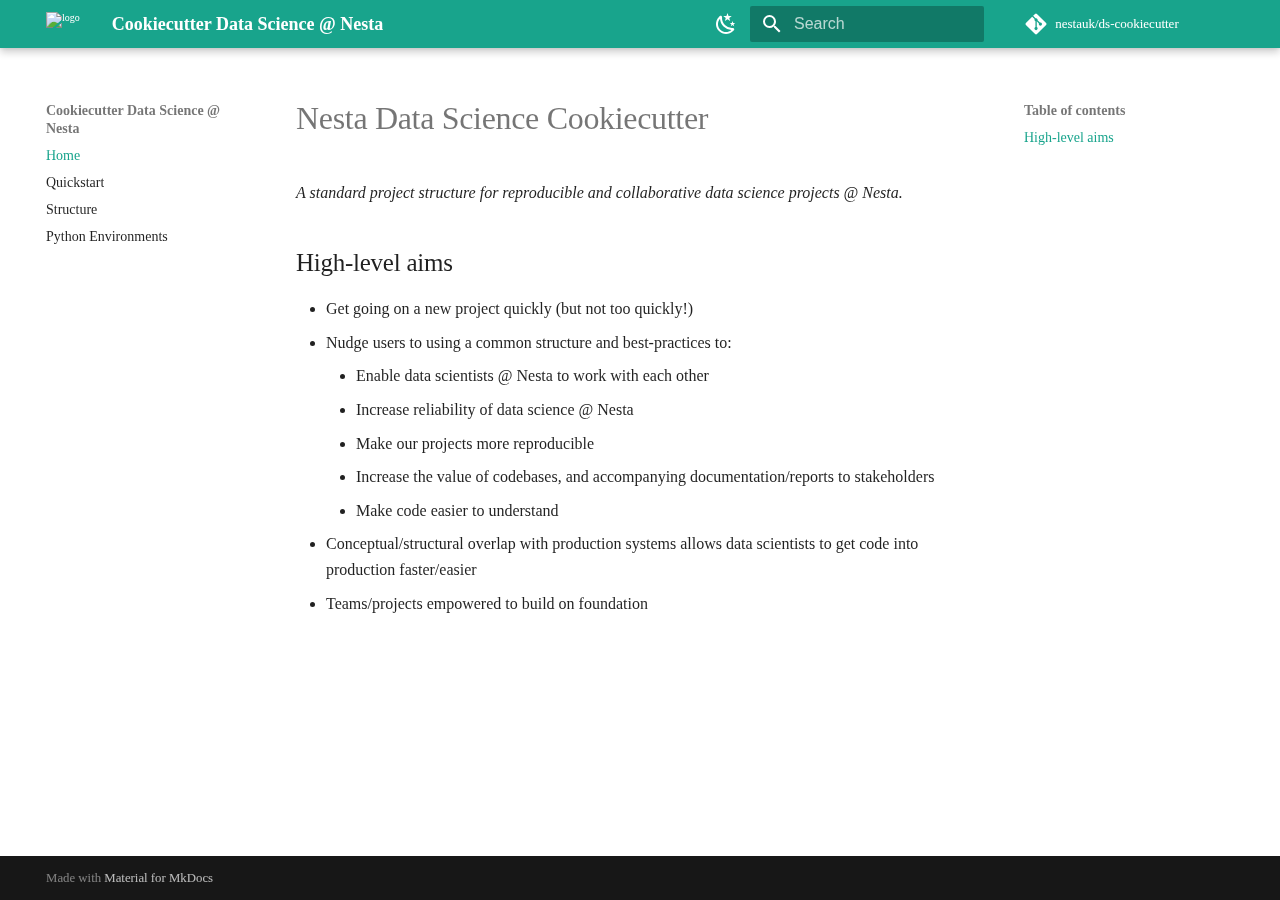
==== commit 32fe0615: "Deployed 9e829c4 with MkDocs version: 1.5.3" ====
--- a/index.html
+++ b/index.html
@@ -18,7 +18,7 @@
       
       
       <link rel="icon" href="favicon.ico">
-      <meta name="generator" content="mkdocs-1.5.3, mkdocs-material-9.5.6">
+      <meta name="generator" content="mkdocs-1.5.3, mkdocs-material-9.5.8">
     
     
       
@@ -26,7 +26,7 @@
       
     
     
-      <link rel="stylesheet" href="assets/stylesheets/main.50c56a3b.min.css">
+      <link rel="stylesheet" href="assets/stylesheets/main.f2e4d321.min.css">
       
         
         <link rel="stylesheet" href="assets/stylesheets/palette.06af60db.min.css">
@@ -499,7 +499,7 @@
     <script id="__config" type="application/json">{"base": ".", "features": ["navigation.instant", "navigation.tracking", "navigation.sections", "navigation.top"], "search": "assets/javascripts/workers/search.b8dbb3d2.min.js", "translations": {"clipboard.copied": "Copied to clipboard", "clipboard.copy": "Copy to clipboard", "search.result.more.one": "1 more on this page", "search.result.more.other": "# more on this page", "search.result.none": "No matching documents", "search.result.one": "1 matching document", "search.result.other": "# matching documents", "search.result.placeholder": "Type to start searching", "search.result.term.missing": "Missing", "select.version": "Select version"}}</script>
     
     
-      <script src="assets/javascripts/bundle.e1c3ead8.min.js"></script>
+      <script src="assets/javascripts/bundle.8fd75fb4.min.js"></script>
       
     
   </body>
--- a/assets/stylesheets/main.f2e4d321.min.css
+++ b/assets/stylesheets/main.f2e4d321.min.css
@@ -0,0 +1 @@
+@charset "UTF-8";html{-webkit-text-size-adjust:none;-moz-text-size-adjust:none;text-size-adjust:none;box-sizing:border-box}*,:after,:before{box-sizing:inherit}@media (prefers-reduced-motion){*,:after,:before{transition:none!important}}body{margin:0}a,button,input,label{-webkit-tap-highlight-color:transparent}a{color:inherit;text-decoration:none}hr{border:0;box-sizing:initial;display:block;height:.05rem;overflow:visible;padding:0}small{font-size:80%}sub,sup{line-height:1em}img{border-style:none}table{border-collapse:initial;border-spacing:0}td,th{font-weight:400;vertical-align:top}button{background:#0000;border:0;font-family:inherit;font-size:inherit;margin:0;padding:0}input{border:0;outline:none}:root{--md-primary-fg-color:#4051b5;--md-primary-fg-color--light:#5d6cc0;--md-primary-fg-color--dark:#303fa1;--md-primary-bg-color:#fff;--md-primary-bg-color--light:#ffffffb3;--md-accent-fg-color:#526cfe;--md-accent-fg-color--transparent:#526cfe1a;--md-accent-bg-color:#fff;--md-accent-bg-color--light:#ffffffb3}[data-md-color-scheme=default]{color-scheme:light}[data-md-color-scheme=default] img[src$="#gh-dark-mode-only"],[data-md-color-scheme=default] img[src$="#only-dark"]{display:none}:root,[data-md-color-scheme=default]{--md-hue:225deg;--md-default-fg-color:#000000de;--md-default-fg-color--light:#0000008a;--md-default-fg-color--lighter:#00000052;--md-default-fg-color--lightest:#00000012;--md-default-bg-color:#fff;--md-default-bg-color--light:#ffffffb3;--md-default-bg-color--lighter:#ffffff4d;--md-default-bg-color--lightest:#ffffff1f;--md-code-fg-color:#36464e;--md-code-bg-color:#f5f5f5;--md-code-hl-color:#4287ff;--md-code-hl-color--light:#4287ff1a;--md-code-hl-number-color:#d52a2a;--md-code-hl-special-color:#db1457;--md-code-hl-function-color:#a846b9;--md-code-hl-constant-color:#6e59d9;--md-code-hl-keyword-color:#3f6ec6;--md-code-hl-string-color:#1c7d4d;--md-code-hl-name-color:var(--md-code-fg-color);--md-code-hl-operator-color:var(--md-default-fg-color--light);--md-code-hl-punctuation-color:var(--md-default-fg-color--light);--md-code-hl-comment-color:var(--md-default-fg-color--light);--md-code-hl-generic-color:var(--md-default-fg-color--light);--md-code-hl-variable-color:var(--md-default-fg-color--light);--md-typeset-color:var(--md-default-fg-color);--md-typeset-a-color:var(--md-primary-fg-color);--md-typeset-del-color:#f5503d26;--md-typeset-ins-color:#0bd57026;--md-typeset-kbd-color:#fafafa;--md-typeset-kbd-accent-color:#fff;--md-typeset-kbd-border-color:#b8b8b8;--md-typeset-mark-color:#ffff0080;--md-typeset-table-color:#0000001f;--md-typeset-table-color--light:rgba(0,0,0,.035);--md-admonition-fg-color:var(--md-default-fg-color);--md-admonition-bg-color:var(--md-default-bg-color);--md-warning-fg-color:#000000de;--md-warning-bg-color:#ff9;--md-footer-fg-color:#fff;--md-footer-fg-color--light:#ffffffb3;--md-footer-fg-color--lighter:#ffffff73;--md-footer-bg-color:#000000de;--md-footer-bg-color--dark:#00000052;--md-shadow-z1:0 0.2rem 0.5rem #0000000d,0 0 0.05rem #0000001a;--md-shadow-z2:0 0.2rem 0.5rem #0000001a,0 0 0.05rem #00000040;--md-shadow-z3:0 0.2rem 0.5rem #0003,0 0 0.05rem #00000059}.md-icon svg{fill:currentcolor;display:block;height:1.2rem;width:1.2rem}body{-webkit-font-smoothing:antialiased;-moz-osx-font-smoothing:grayscale;--md-text-font-family:var(--md-text-font,_),-apple-system,BlinkMacSystemFont,Helvetica,Arial,sans-serif;--md-code-font-family:var(--md-code-font,_),SFMono-Regular,Consolas,Menlo,monospace}aside,body,input{font-feature-settings:"kern","liga";color:var(--md-typeset-color);font-family:var(--md-text-font-family)}code,kbd,pre{font-feature-settings:"kern";font-family:var(--md-code-font-family)}:root{--md-typeset-table-sort-icon:url('data:image/svg+xml;charset=utf-8,<svg xmlns="http://www.w3.org/2000/svg" viewBox="0 0 24 24"><path d="m18 21-4-4h3V7h-3l4-4 4 4h-3v10h3M2 19v-2h10v2M2 13v-2h7v2M2 7V5h4v2H2Z"/></svg>');--md-typeset-table-sort-icon--asc:url('data:image/svg+xml;charset=utf-8,<svg xmlns="http://www.w3.org/2000/svg" viewBox="0 0 24 24"><path d="M19 17h3l-4 4-4-4h3V3h2M2 17h10v2H2M6 5v2H2V5m0 6h7v2H2v-2Z"/></svg>');--md-typeset-table-sort-icon--desc:url('data:image/svg+xml;charset=utf-8,<svg xmlns="http://www.w3.org/2000/svg" viewBox="0 0 24 24"><path d="M19 7h3l-4-4-4 4h3v14h2M2 17h10v2H2M6 5v2H2V5m0 6h7v2H2v-2Z"/></svg>')}.md-typeset{-webkit-print-color-adjust:exact;color-adjust:exact;font-size:.8rem;line-height:1.6}@media print{.md-typeset{font-size:.68rem}}.md-typeset blockquote,.md-typeset dl,.md-typeset figure,.md-typeset ol,.md-typeset pre,.md-typeset ul{margin-bottom:1em;margin-top:1em}.md-typeset h1{color:var(--md-default-fg-color--light);font-size:2em;line-height:1.3;margin:0 0 1.25em}.md-typeset h1,.md-typeset h2{font-weight:300;letter-spacing:-.01em}.md-typeset h2{font-size:1.5625em;line-height:1.4;margin:1.6em 0 .64em}.md-typeset h3{font-size:1.25em;font-weight:400;letter-spacing:-.01em;line-height:1.5;margin:1.6em 0 .8em}.md-typeset h2+h3{margin-top:.8em}.md-typeset h4{font-weight:700;letter-spacing:-.01em;margin:1em 0}.md-typeset h5,.md-typeset h6{color:var(--md-default-fg-color--light);font-size:.8em;font-weight:700;letter-spacing:-.01em;margin:1.25em 0}.md-typeset h5{text-transform:uppercase}.md-typeset hr{border-bottom:.05rem solid var(--md-default-fg-color--lightest);display:flow-root;margin:1.5em 0}.md-typeset a{color:var(--md-typeset-a-color);word-break:break-word}.md-typeset a,.md-typeset a:before{transition:color 125ms}.md-typeset a:focus,.md-typeset a:hover{color:var(--md-accent-fg-color)}.md-typeset a:focus code,.md-typeset a:hover code{background-color:var(--md-accent-fg-color--transparent)}.md-typeset a code{color:currentcolor;transition:background-color 125ms}.md-typeset a.focus-visible{outline-color:var(--md-accent-fg-color);outline-offset:.2rem}.md-typeset code,.md-typeset kbd,.md-typeset pre{color:var(--md-code-fg-color);direction:ltr;font-variant-ligatures:none}@media print{.md-typeset code,.md-typeset kbd,.md-typeset pre{white-space:pre-wrap}}.md-typeset code{background-color:var(--md-code-bg-color);border-radius:.1rem;-webkit-box-decoration-break:clone;box-decoration-break:clone;font-size:.85em;padding:0 .2941176471em;word-break:break-word}.md-typeset code:not(.focus-visible){-webkit-tap-highlight-color:transparent;outline:none}.md-typeset pre{display:flow-root;line-height:1.4;position:relative}.md-typeset pre>code{-webkit-box-decoration-break:slice;box-decoration-break:slice;box-shadow:none;display:block;margin:0;outline-color:var(--md-accent-fg-color);overflow:auto;padding:.7720588235em 1.1764705882em;scrollbar-color:var(--md-default-fg-color--lighter) #0000;scrollbar-width:thin;touch-action:auto;word-break:normal}.md-typeset pre>code:hover{scrollbar-color:var(--md-accent-fg-color) #0000}.md-typeset pre>code::-webkit-scrollbar{height:.2rem;width:.2rem}.md-typeset pre>code::-webkit-scrollbar-thumb{background-color:var(--md-default-fg-color--lighter)}.md-typeset pre>code::-webkit-scrollbar-thumb:hover{background-color:var(--md-accent-fg-color)}.md-typeset kbd{background-color:var(--md-typeset-kbd-color);border-radius:.1rem;box-shadow:0 .1rem 0 .05rem var(--md-typeset-kbd-border-color),0 .1rem 0 var(--md-typeset-kbd-border-color),0 -.1rem .2rem var(--md-typeset-kbd-accent-color) inset;color:var(--md-default-fg-color);display:inline-block;font-size:.75em;padding:0 .6666666667em;vertical-align:text-top;word-break:break-word}.md-typeset mark{background-color:var(--md-typeset-mark-color);-webkit-box-decoration-break:clone;box-decoration-break:clone;color:inherit;word-break:break-word}.md-typeset abbr{border-bottom:.05rem dotted var(--md-default-fg-color--light);cursor:help;text-decoration:none}.md-typeset small{opacity:.75}[dir=ltr] .md-typeset sub,[dir=ltr] .md-typeset sup{margin-left:.078125em}[dir=rtl] .md-typeset sub,[dir=rtl] .md-typeset sup{margin-right:.078125em}[dir=ltr] .md-typeset blockquote{padding-left:.6rem}[dir=rtl] .md-typeset blockquote{padding-right:.6rem}[dir=ltr] .md-typeset blockquote{border-left:.2rem solid var(--md-default-fg-color--lighter)}[dir=rtl] .md-typeset blockquote{border-right:.2rem solid var(--md-default-fg-color--lighter)}.md-typeset blockquote{color:var(--md-default-fg-color--light);margin-left:0;margin-right:0}.md-typeset ul{list-style-type:disc}[dir=ltr] .md-typeset ol,[dir=ltr] .md-typeset ul{margin-left:.625em}[dir=rtl] .md-typeset ol,[dir=rtl] .md-typeset ul{margin-right:.625em}.md-typeset ol,.md-typeset ul{padding:0}.md-typeset ol:not([hidden]),.md-typeset ul:not([hidden]){display:flow-root}.md-typeset ol ol,.md-typeset ul ol{list-style-type:lower-alpha}.md-typeset ol ol ol,.md-typeset ul ol ol{list-style-type:lower-roman}[dir=ltr] .md-typeset ol li,[dir=ltr] .md-typeset ul li{margin-left:1.25em}[dir=rtl] .md-typeset ol li,[dir=rtl] .md-typeset ul li{margin-right:1.25em}.md-typeset ol li,.md-typeset ul li{margin-bottom:.5em}.md-typeset ol li blockquote,.md-typeset ol li p,.md-typeset ul li blockquote,.md-typeset ul li p{margin:.5em 0}.md-typeset ol li:last-child,.md-typeset ul li:last-child{margin-bottom:0}[dir=ltr] .md-typeset ol li ol,[dir=ltr] .md-typeset ol li ul,[dir=ltr] .md-typeset ul li ol,[dir=ltr] .md-typeset ul li ul{margin-left:.625em}[dir=rtl] .md-typeset ol li ol,[dir=rtl] .md-typeset ol li ul,[dir=rtl] .md-typeset ul li ol,[dir=rtl] .md-typeset ul li ul{margin-right:.625em}.md-typeset ol li ol,.md-typeset ol li ul,.md-typeset ul li ol,.md-typeset ul li ul{margin-bottom:.5em;margin-top:.5em}[dir=ltr] .md-typeset dd{margin-left:1.875em}[dir=rtl] .md-typeset dd{margin-right:1.875em}.md-typeset dd{margin-bottom:1.5em;margin-top:1em}.md-typeset img,.md-typeset svg,.md-typeset video{height:auto;max-width:100%}.md-typeset img[align=left]{margin:1em 1em 1em 0}.md-typeset img[align=right]{margin:1em 0 1em 1em}.md-typeset img[align]:only-child{margin-top:0}.md-typeset figure{display:flow-root;margin:1em auto;max-width:100%;text-align:center;width:-webkit-fit-content;width:-moz-fit-content;width:fit-content}.md-typeset figure img{display:block;margin:0 auto}.md-typeset figcaption{font-style:italic;margin:1em auto;max-width:24rem}.md-typeset iframe{max-width:100%}.md-typeset table:not([class]){background-color:var(--md-default-bg-color);border:.05rem solid var(--md-typeset-table-color);border-radius:.1rem;display:inline-block;font-size:.64rem;max-width:100%;overflow:auto;touch-action:auto}@media print{.md-typeset table:not([class]){display:table}}.md-typeset table:not([class])+*{margin-top:1.5em}.md-typeset table:not([class]) td>:first-child,.md-typeset table:not([class]) th>:first-child{margin-top:0}.md-typeset table:not([class]) td>:last-child,.md-typeset table:not([class]) th>:last-child{margin-bottom:0}.md-typeset table:not([class]) td:not([align]),.md-typeset table:not([class]) th:not([align]){text-align:left}[dir=rtl] .md-typeset table:not([class]) td:not([align]),[dir=rtl] .md-typeset table:not([class]) th:not([align]){text-align:right}.md-typeset table:not([class]) th{font-weight:700;min-width:5rem;padding:.9375em 1.25em;vertical-align:top}.md-typeset table:not([class]) td{border-top:.05rem solid var(--md-typeset-table-color);padding:.9375em 1.25em;vertical-align:top}.md-typeset table:not([class]) tbody tr{transition:background-color 125ms}.md-typeset table:not([class]) tbody tr:hover{background-color:var(--md-typeset-table-color--light);box-shadow:0 .05rem 0 var(--md-default-bg-color) inset}.md-typeset table:not([class]) a{word-break:normal}.md-typeset table th[role=columnheader]{cursor:pointer}[dir=ltr] .md-typeset table th[role=columnheader]:after{margin-left:.5em}[dir=rtl] .md-typeset table th[role=columnheader]:after{margin-right:.5em}.md-typeset table th[role=columnheader]:after{content:"";display:inline-block;height:1.2em;-webkit-mask-image:var(--md-typeset-table-sort-icon);mask-image:var(--md-typeset-table-sort-icon);-webkit-mask-repeat:no-repeat;mask-repeat:no-repeat;-webkit-mask-size:contain;mask-size:contain;transition:background-color 125ms;vertical-align:text-bottom;width:1.2em}.md-typeset table th[role=columnheader]:hover:after{background-color:var(--md-default-fg-color--lighter)}.md-typeset table th[role=columnheader][aria-sort=ascending]:after{background-color:var(--md-default-fg-color--light);-webkit-mask-image:var(--md-typeset-table-sort-icon--asc);mask-image:var(--md-typeset-table-sort-icon--asc)}.md-typeset table th[role=columnheader][aria-sort=descending]:after{background-color:var(--md-default-fg-color--light);-webkit-mask-image:var(--md-typeset-table-sort-icon--desc);mask-image:var(--md-typeset-table-sort-icon--desc)}.md-typeset__scrollwrap{margin:1em -.8rem;overflow-x:auto;touch-action:auto}.md-typeset__table{display:inline-block;margin-bottom:.5em;padding:0 .8rem}@media print{.md-typeset__table{display:block}}html .md-typeset__table table{display:table;margin:0;overflow:hidden;width:100%}@media screen and (max-width:44.984375em){.md-content__inner>pre{margin:1em -.8rem}.md-content__inner>pre code{border-radius:0}}.md-typeset .md-author{border-radius:100%;display:block;flex-shrink:0;height:1.6rem;overflow:hidden;position:relative;transition:color 125ms,transform 125ms;width:1.6rem}.md-typeset .md-author img{display:block}.md-typeset .md-author--more{background:var(--md-default-fg-color--lightest);color:var(--md-default-fg-color--lighter);font-size:.6rem;font-weight:700;line-height:1.6rem;text-align:center}.md-typeset .md-author--long{height:2.4rem;width:2.4rem}.md-typeset a.md-author{transform:scale(1)}.md-typeset a.md-author img{filter:grayscale(100%) opacity(75%);transition:filter 125ms}.md-typeset a.md-author:focus,.md-typeset a.md-author:hover{transform:scale(1.1);z-index:1}.md-typeset a.md-author:focus img,.md-typeset a.md-author:hover img{filter:grayscale(0)}.md-banner{background-color:var(--md-footer-bg-color);color:var(--md-footer-fg-color);overflow:auto}@media print{.md-banner{display:none}}.md-banner--warning{background-color:var(--md-warning-bg-color);color:var(--md-warning-fg-color)}.md-banner__inner{font-size:.7rem;margin:.6rem auto;padding:0 .8rem}[dir=ltr] .md-banner__button{float:right}[dir=rtl] .md-banner__button{float:left}.md-banner__button{color:inherit;cursor:pointer;transition:opacity .25s}.no-js .md-banner__button{display:none}.md-banner__button:hover{opacity:.7}html{font-size:125%;height:100%;overflow-x:hidden}@media screen and (min-width:100em){html{font-size:137.5%}}@media screen and (min-width:125em){html{font-size:150%}}body{background-color:var(--md-default-bg-color);display:flex;flex-direction:column;font-size:.5rem;min-height:100%;position:relative;width:100%}@media print{body{display:block}}@media screen and (max-width:59.984375em){body[data-md-scrolllock]{position:fixed}}.md-grid{margin-left:auto;margin-right:auto;max-width:61rem}.md-container{display:flex;flex-direction:column;flex-grow:1}@media print{.md-container{display:block}}.md-main{flex-grow:1}.md-main__inner{display:flex;height:100%;margin-top:1.5rem}.md-ellipsis{overflow:hidden;text-overflow:ellipsis}.md-toggle{display:none}.md-option{height:0;opacity:0;position:absolute;width:0}.md-option:checked+label:not([hidden]){display:block}.md-option.focus-visible+label{outline-color:var(--md-accent-fg-color);outline-style:auto}.md-skip{background-color:var(--md-default-fg-color);border-radius:.1rem;color:var(--md-default-bg-color);font-size:.64rem;margin:.5rem;opacity:0;outline-color:var(--md-accent-fg-color);padding:.3rem .5rem;position:fixed;transform:translateY(.4rem);z-index:-1}.md-skip:focus{opacity:1;transform:translateY(0);transition:transform .25s cubic-bezier(.4,0,.2,1),opacity 175ms 75ms;z-index:10}@page{margin:25mm}:root{--md-clipboard-icon:url('data:image/svg+xml;charset=utf-8,<svg xmlns="http://www.w3.org/2000/svg" viewBox="0 0 24 24"><path d="M19 21H8V7h11m0-2H8a2 2 0 0 0-2 2v14a2 2 0 0 0 2 2h11a2 2 0 0 0 2-2V7a2 2 0 0 0-2-2m-3-4H4a2 2 0 0 0-2 2v14h2V3h12V1Z"/></svg>')}.md-clipboard{border-radius:.1rem;color:var(--md-default-fg-color--lightest);cursor:pointer;height:1.5em;outline-color:var(--md-accent-fg-color);outline-offset:.1rem;position:absolute;right:.5em;top:.5em;transition:color .25s;width:1.5em;z-index:1}@media print{.md-clipboard{display:none}}.md-clipboard:not(.focus-visible){-webkit-tap-highlight-color:transparent;outline:none}:hover>.md-clipboard{color:var(--md-default-fg-color--light)}.md-clipboard:focus,.md-clipboard:hover{color:var(--md-accent-fg-color)}.md-clipboard:after{background-color:currentcolor;content:"";display:block;height:1.125em;margin:0 auto;-webkit-mask-image:var(--md-clipboard-icon);mask-image:var(--md-clipboard-icon);-webkit-mask-position:center;mask-position:center;-webkit-mask-repeat:no-repeat;mask-repeat:no-repeat;-webkit-mask-size:contain;mask-size:contain;width:1.125em}.md-clipboard--inline{cursor:pointer}.md-clipboard--inline code{transition:color .25s,background-color .25s}.md-clipboard--inline:focus code,.md-clipboard--inline:hover code{background-color:var(--md-accent-fg-color--transparent);color:var(--md-accent-fg-color)}@keyframes consent{0%{opacity:0;transform:translateY(100%)}to{opacity:1;transform:translateY(0)}}@keyframes overlay{0%{opacity:0}to{opacity:1}}.md-consent__overlay{animation:overlay .25s both;-webkit-backdrop-filter:blur(.1rem);backdrop-filter:blur(.1rem);background-color:#0000008a;height:100%;opacity:1;position:fixed;top:0;width:100%;z-index:5}.md-consent__inner{animation:consent .5s cubic-bezier(.1,.7,.1,1) both;background-color:var(--md-default-bg-color);border:0;border-radius:.1rem;bottom:0;box-shadow:0 0 .2rem #0000001a,0 .2rem .4rem #0003;max-height:100%;overflow:auto;padding:0;position:fixed;width:100%;z-index:5}.md-consent__form{padding:.8rem}.md-consent__settings{display:none;margin:1em 0}input:checked+.md-consent__settings{display:block}.md-consent__controls{margin-bottom:.8rem}.md-typeset .md-consent__controls .md-button{display:inline}@media screen and (max-width:44.984375em){.md-typeset .md-consent__controls .md-button{display:block;margin-top:.4rem;text-align:center;width:100%}}.md-consent label{cursor:pointer}.md-content{flex-grow:1;min-width:0}.md-content__inner{margin:0 .8rem 1.2rem;padding-top:.6rem}@media screen and (min-width:76.25em){[dir=ltr] .md-sidebar--primary:not([hidden])~.md-content>.md-content__inner{margin-left:1.2rem}[dir=ltr] .md-sidebar--secondary:not([hidden])~.md-content>.md-content__inner,[dir=rtl] .md-sidebar--primary:not([hidden])~.md-content>.md-content__inner{margin-right:1.2rem}[dir=rtl] .md-sidebar--secondary:not([hidden])~.md-content>.md-content__inner{margin-left:1.2rem}}.md-content__inner:before{content:"";display:block;height:.4rem}.md-content__inner>:last-child{margin-bottom:0}[dir=ltr] .md-content__button{float:right}[dir=rtl] .md-content__button{float:left}[dir=ltr] .md-content__button{margin-left:.4rem}[dir=rtl] .md-content__button{margin-right:.4rem}.md-content__button{margin:.4rem 0;padding:0}@media print{.md-content__button{display:none}}.md-typeset .md-content__button{color:var(--md-default-fg-color--lighter)}.md-content__button svg{display:inline;vertical-align:top}[dir=rtl] .md-content__button svg{transform:scaleX(-1)}[dir=ltr] .md-dialog{right:.8rem}[dir=rtl] .md-dialog{left:.8rem}.md-dialog{background-color:var(--md-default-fg-color);border-radius:.1rem;bottom:.8rem;box-shadow:var(--md-shadow-z3);min-width:11.1rem;opacity:0;padding:.4rem .6rem;pointer-events:none;position:fixed;transform:translateY(100%);transition:transform 0ms .4s,opacity .4s;z-index:4}@media print{.md-dialog{display:none}}.md-dialog--active{opacity:1;pointer-events:auto;transform:translateY(0);transition:transform .4s cubic-bezier(.075,.85,.175,1),opacity .4s}.md-dialog__inner{color:var(--md-default-bg-color);font-size:.7rem}.md-feedback{margin:2em 0 1em;text-align:center}.md-feedback fieldset{border:none;margin:0;padding:0}.md-feedback__title{font-weight:700;margin:1em auto}.md-feedback__inner{position:relative}.md-feedback__list{display:flex;flex-wrap:wrap;place-content:baseline center;position:relative}.md-feedback__list:hover .md-icon:not(:disabled){color:var(--md-default-fg-color--lighter)}:disabled .md-feedback__list{min-height:1.8rem}.md-feedback__icon{color:var(--md-default-fg-color--light);cursor:pointer;flex-shrink:0;margin:0 .1rem;transition:color 125ms}.md-feedback__icon:not(:disabled).md-icon:hover{color:var(--md-accent-fg-color)}.md-feedback__icon:disabled{color:var(--md-default-fg-color--lightest);pointer-events:none}.md-feedback__note{opacity:0;position:relative;transform:translateY(.4rem);transition:transform .4s cubic-bezier(.1,.7,.1,1),opacity .15s}.md-feedback__note>*{margin:0 auto;max-width:16rem}:disabled .md-feedback__note{opacity:1;transform:translateY(0)}.md-footer{background-color:var(--md-footer-bg-color);color:var(--md-footer-fg-color)}@media print{.md-footer{display:none}}.md-footer__inner{justify-content:space-between;overflow:auto;padding:.2rem}.md-footer__inner:not([hidden]){display:flex}.md-footer__link{align-items:end;display:flex;flex-grow:0.01;margin-bottom:.4rem;margin-top:1rem;max-width:100%;outline-color:var(--md-accent-fg-color);overflow:hidden;transition:opacity .25s}.md-footer__link:focus,.md-footer__link:hover{opacity:.7}[dir=rtl] .md-footer__link svg{transform:scaleX(-1)}@media screen and (max-width:44.984375em){.md-footer__link--prev{flex-shrink:0}.md-footer__link--prev .md-footer__title{display:none}}[dir=ltr] .md-footer__link--next{margin-left:auto}[dir=rtl] .md-footer__link--next{margin-right:auto}.md-footer__link--next{text-align:right}[dir=rtl] .md-footer__link--next{text-align:left}.md-footer__title{flex-grow:1;font-size:.9rem;margin-bottom:.7rem;max-width:calc(100% - 2.4rem);padding:0 1rem;white-space:nowrap}.md-footer__button{margin:.2rem;padding:.4rem}.md-footer__direction{font-size:.64rem;opacity:.7}.md-footer-meta{background-color:var(--md-footer-bg-color--dark)}.md-footer-meta__inner{display:flex;flex-wrap:wrap;justify-content:space-between;padding:.2rem}html .md-footer-meta.md-typeset a{color:var(--md-footer-fg-color--light)}html .md-footer-meta.md-typeset a:focus,html .md-footer-meta.md-typeset a:hover{color:var(--md-footer-fg-color)}.md-copyright{color:var(--md-footer-fg-color--lighter);font-size:.64rem;margin:auto .6rem;padding:.4rem 0;width:100%}@media screen and (min-width:45em){.md-copyright{width:auto}}.md-copyright__highlight{color:var(--md-footer-fg-color--light)}.md-social{display:inline-flex;gap:.2rem;margin:0 .4rem;padding:.2rem 0 .6rem}@media screen and (min-width:45em){.md-social{padding:.6rem 0}}.md-social__link{display:inline-block;height:1.6rem;text-align:center;width:1.6rem}.md-social__link:before{line-height:1.9}.md-social__link svg{fill:currentcolor;max-height:.8rem;vertical-align:-25%}.md-typeset .md-button{border:.1rem solid;border-radius:.1rem;color:var(--md-primary-fg-color);cursor:pointer;display:inline-block;font-weight:700;padding:.625em 2em;transition:color 125ms,background-color 125ms,border-color 125ms}.md-typeset .md-button--primary{background-color:var(--md-primary-fg-color);border-color:var(--md-primary-fg-color);color:var(--md-primary-bg-color)}.md-typeset .md-button:focus,.md-typeset .md-button:hover{background-color:var(--md-accent-fg-color);border-color:var(--md-accent-fg-color);color:var(--md-accent-bg-color)}[dir=ltr] .md-typeset .md-input{border-top-left-radius:.1rem}[dir=ltr] .md-typeset .md-input,[dir=rtl] .md-typeset .md-input{border-top-right-radius:.1rem}[dir=rtl] .md-typeset .md-input{border-top-left-radius:.1rem}.md-typeset .md-input{border-bottom:.1rem solid var(--md-default-fg-color--lighter);box-shadow:var(--md-shadow-z1);font-size:.8rem;height:1.8rem;padding:0 .6rem;transition:border .25s,box-shadow .25s}.md-typeset .md-input:focus,.md-typeset .md-input:hover{border-bottom-color:var(--md-accent-fg-color);box-shadow:var(--md-shadow-z2)}.md-typeset .md-input--stretch{width:100%}.md-header{background-color:var(--md-primary-fg-color);box-shadow:0 0 .2rem #0000,0 .2rem .4rem #0000;color:var(--md-primary-bg-color);display:block;left:0;position:sticky;right:0;top:0;z-index:4}@media print{.md-header{display:none}}.md-header[hidden]{transform:translateY(-100%);transition:transform .25s cubic-bezier(.8,0,.6,1),box-shadow .25s}.md-header--shadow{box-shadow:0 0 .2rem #0000001a,0 .2rem .4rem #0003;transition:transform .25s cubic-bezier(.1,.7,.1,1),box-shadow .25s}.md-header__inner{align-items:center;display:flex;padding:0 .2rem}.md-header__button{color:currentcolor;cursor:pointer;margin:.2rem;outline-color:var(--md-accent-fg-color);padding:.4rem;position:relative;transition:opacity .25s;vertical-align:middle;z-index:1}.md-header__button:hover{opacity:.7}.md-header__button:not([hidden]){display:inline-block}.md-header__button:not(.focus-visible){-webkit-tap-highlight-color:transparent;outline:none}.md-header__button.md-logo{margin:.2rem;padding:.4rem}@media screen and (max-width:76.234375em){.md-header__button.md-logo{display:none}}.md-header__button.md-logo img,.md-header__button.md-logo svg{fill:currentcolor;display:block;height:1.2rem;width:auto}@media screen and (min-width:60em){.md-header__button[for=__search]{display:none}}.no-js .md-header__button[for=__search]{display:none}[dir=rtl] .md-header__button[for=__search] svg{transform:scaleX(-1)}@media screen and (min-width:76.25em){.md-header__button[for=__drawer]{display:none}}.md-header__topic{display:flex;max-width:100%;position:absolute;transition:transform .4s cubic-bezier(.1,.7,.1,1),opacity .15s;white-space:nowrap}.md-header__topic+.md-header__topic{opacity:0;pointer-events:none;transform:translateX(1.25rem);transition:transform .4s cubic-bezier(1,.7,.1,.1),opacity .15s;z-index:-1}[dir=rtl] .md-header__topic+.md-header__topic{transform:translateX(-1.25rem)}.md-header__topic:first-child{font-weight:700}[dir=ltr] .md-header__title{margin-left:1rem;margin-right:.4rem}[dir=rtl] .md-header__title{margin-left:.4rem;margin-right:1rem}.md-header__title{flex-grow:1;font-size:.9rem;height:2.4rem;line-height:2.4rem}.md-header__title--active .md-header__topic{opacity:0;pointer-events:none;transform:translateX(-1.25rem);transition:transform .4s cubic-bezier(1,.7,.1,.1),opacity .15s;z-index:-1}[dir=rtl] .md-header__title--active .md-header__topic{transform:translateX(1.25rem)}.md-header__title--active .md-header__topic+.md-header__topic{opacity:1;pointer-events:auto;transform:translateX(0);transition:transform .4s cubic-bezier(.1,.7,.1,1),opacity .15s;z-index:0}.md-header__title>.md-header__ellipsis{height:100%;position:relative;width:100%}.md-header__option{display:flex;flex-shrink:0;max-width:100%;transition:max-width 0ms .25s,opacity .25s .25s;white-space:nowrap}[data-md-toggle=search]:checked~.md-header .md-header__option{max-width:0;opacity:0;transition:max-width 0ms,opacity 0ms}.md-header__option>input{bottom:0}.md-header__source{display:none}@media screen and (min-width:60em){[dir=ltr] .md-header__source{margin-left:1rem}[dir=rtl] .md-header__source{margin-right:1rem}.md-header__source{display:block;max-width:11.7rem;width:11.7rem}}@media screen and (min-width:76.25em){[dir=ltr] .md-header__source{margin-left:1.4rem}[dir=rtl] .md-header__source{margin-right:1.4rem}}.md-meta{color:var(--md-default-fg-color--light);font-size:.7rem;line-height:1.3}.md-meta__list{display:inline-flex;flex-wrap:wrap;list-style:none;margin:0;padding:0}.md-meta__item:not(:last-child):after{content:"·";margin-left:.2rem;margin-right:.2rem}.md-meta__link{color:var(--md-typeset-a-color)}.md-meta__link:focus,.md-meta__link:hover{color:var(--md-accent-fg-color)}.md-draft{background-color:#ff1744;border-radius:.125em;color:#fff;display:inline-block;font-weight:700;padding-left:.5714285714em;padding-right:.5714285714em}:root{--md-nav-icon--prev:url('data:image/svg+xml;charset=utf-8,<svg xmlns="http://www.w3.org/2000/svg" viewBox="0 0 24 24"><path d="M20 11v2H8l5.5 5.5-1.42 1.42L4.16 12l7.92-7.92L13.5 5.5 8 11h12Z"/></svg>');--md-nav-icon--next:url('data:image/svg+xml;charset=utf-8,<svg xmlns="http://www.w3.org/2000/svg" viewBox="0 0 24 24"><path d="M8.59 16.58 13.17 12 8.59 7.41 10 6l6 6-6 6-1.41-1.42Z"/></svg>');--md-toc-icon:url('data:image/svg+xml;charset=utf-8,<svg xmlns="http://www.w3.org/2000/svg" viewBox="0 0 24 24"><path d="M3 9h14V7H3v2m0 4h14v-2H3v2m0 4h14v-2H3v2m16 0h2v-2h-2v2m0-10v2h2V7h-2m0 6h2v-2h-2v2Z"/></svg>')}.md-nav{font-size:.7rem;line-height:1.3}.md-nav__title{color:var(--md-default-fg-color--light);display:block;font-weight:700;overflow:hidden;padding:0 .6rem;text-overflow:ellipsis}.md-nav__title .md-nav__button{display:none}.md-nav__title .md-nav__button img{height:100%;width:auto}.md-nav__title .md-nav__button.md-logo img,.md-nav__title .md-nav__button.md-logo svg{fill:currentcolor;display:block;height:2.4rem;max-width:100%;object-fit:contain;width:auto}.md-nav__list{list-style:none;margin:0;padding:0}.md-nav__link{align-items:flex-start;display:flex;gap:.4rem;margin-top:.625em;scroll-snap-align:start;transition:color 125ms}.md-nav__link--passed{color:var(--md-default-fg-color--light)}.md-nav__item .md-nav__link--active,.md-nav__item .md-nav__link--active code{color:var(--md-typeset-a-color)}.md-nav__link .md-ellipsis{position:relative}[dir=ltr] .md-nav__link .md-icon:last-child{margin-left:auto}[dir=rtl] .md-nav__link .md-icon:last-child{margin-right:auto}.md-nav__link svg{fill:currentcolor;flex-shrink:0;height:1.3em}.md-nav__link[for]:focus,.md-nav__link[for]:hover,.md-nav__link[href]:focus,.md-nav__link[href]:hover{color:var(--md-accent-fg-color);cursor:pointer}.md-nav__link.focus-visible{outline-color:var(--md-accent-fg-color);outline-offset:.2rem}.md-nav--primary .md-nav__link[for=__toc]{display:none}.md-nav--primary .md-nav__link[for=__toc] .md-icon:after{background-color:currentcolor;display:block;height:100%;-webkit-mask-image:var(--md-toc-icon);mask-image:var(--md-toc-icon);width:100%}.md-nav--primary .md-nav__link[for=__toc]~.md-nav{display:none}.md-nav__container>.md-nav__link{margin-top:0}.md-nav__container>.md-nav__link:first-child{flex-grow:1;min-width:0}.md-nav__icon{flex-shrink:0}.md-nav__source{display:none}@media screen and (max-width:76.234375em){.md-nav--primary,.md-nav--primary .md-nav{background-color:var(--md-default-bg-color);display:flex;flex-direction:column;height:100%;left:0;position:absolute;right:0;top:0;z-index:1}.md-nav--primary .md-nav__item,.md-nav--primary .md-nav__title{font-size:.8rem;line-height:1.5}.md-nav--primary .md-nav__title{background-color:var(--md-default-fg-color--lightest);color:var(--md-default-fg-color--light);cursor:pointer;height:5.6rem;line-height:2.4rem;padding:3rem .8rem .2rem;position:relative;white-space:nowrap}[dir=ltr] .md-nav--primary .md-nav__title .md-nav__icon{left:.4rem}[dir=rtl] .md-nav--primary .md-nav__title .md-nav__icon{right:.4rem}.md-nav--primary .md-nav__title .md-nav__icon{display:block;height:1.2rem;margin:.2rem;position:absolute;top:.4rem;width:1.2rem}.md-nav--primary .md-nav__title .md-nav__icon:after{background-color:currentcolor;content:"";display:block;height:100%;-webkit-mask-image:var(--md-nav-icon--prev);mask-image:var(--md-nav-icon--prev);-webkit-mask-position:center;mask-position:center;-webkit-mask-repeat:no-repeat;mask-repeat:no-repeat;-webkit-mask-size:contain;mask-size:contain;width:100%}.md-nav--primary .md-nav__title~.md-nav__list{background-color:var(--md-default-bg-color);box-shadow:0 .05rem 0 var(--md-default-fg-color--lightest) inset;overflow-y:auto;scroll-snap-type:y mandatory;touch-action:pan-y}.md-nav--primary .md-nav__title~.md-nav__list>:first-child{border-top:0}.md-nav--primary .md-nav__title[for=__drawer]{background-color:var(--md-primary-fg-color);color:var(--md-primary-bg-color);font-weight:700}.md-nav--primary .md-nav__title .md-logo{display:block;left:.2rem;margin:.2rem;padding:.4rem;position:absolute;right:.2rem;top:.2rem}.md-nav--primary .md-nav__list{flex:1}.md-nav--primary .md-nav__item{border-top:.05rem solid var(--md-default-fg-color--lightest)}.md-nav--primary .md-nav__item--active>.md-nav__link{color:var(--md-typeset-a-color)}.md-nav--primary .md-nav__item--active>.md-nav__link:focus,.md-nav--primary .md-nav__item--active>.md-nav__link:hover{color:var(--md-accent-fg-color)}.md-nav--primary .md-nav__link{margin-top:0;padding:.6rem .8rem}.md-nav--primary .md-nav__link svg{margin-top:.1em}.md-nav--primary .md-nav__link>.md-nav__link{padding:0}[dir=ltr] .md-nav--primary .md-nav__link .md-nav__icon{margin-right:-.2rem}[dir=rtl] .md-nav--primary .md-nav__link .md-nav__icon{margin-left:-.2rem}.md-nav--primary .md-nav__link .md-nav__icon{font-size:1.2rem;height:1.2rem;width:1.2rem}.md-nav--primary .md-nav__link .md-nav__icon:after{background-color:currentcolor;content:"";display:block;height:100%;-webkit-mask-image:var(--md-nav-icon--next);mask-image:var(--md-nav-icon--next);-webkit-mask-position:center;mask-position:center;-webkit-mask-repeat:no-repeat;mask-repeat:no-repeat;-webkit-mask-size:contain;mask-size:contain;width:100%}[dir=rtl] .md-nav--primary .md-nav__icon:after{transform:scale(-1)}.md-nav--primary .md-nav--secondary .md-nav{background-color:initial;position:static}[dir=ltr] .md-nav--primary .md-nav--secondary .md-nav .md-nav__link{padding-left:1.4rem}[dir=rtl] .md-nav--primary .md-nav--secondary .md-nav .md-nav__link{padding-right:1.4rem}[dir=ltr] .md-nav--primary .md-nav--secondary .md-nav .md-nav .md-nav__link{padding-left:2rem}[dir=rtl] .md-nav--primary .md-nav--secondary .md-nav .md-nav .md-nav__link{padding-right:2rem}[dir=ltr] .md-nav--primary .md-nav--secondary .md-nav .md-nav .md-nav .md-nav__link{padding-left:2.6rem}[dir=rtl] .md-nav--primary .md-nav--secondary .md-nav .md-nav .md-nav .md-nav__link{padding-right:2.6rem}[dir=ltr] .md-nav--primary .md-nav--secondary .md-nav .md-nav .md-nav .md-nav .md-nav__link{padding-left:3.2rem}[dir=rtl] .md-nav--primary .md-nav--secondary .md-nav .md-nav .md-nav .md-nav .md-nav__link{padding-right:3.2rem}.md-nav--secondary{background-color:initial}.md-nav__toggle~.md-nav{display:flex;opacity:0;transform:translateX(100%);transition:transform .25s cubic-bezier(.8,0,.6,1),opacity 125ms 50ms}[dir=rtl] .md-nav__toggle~.md-nav{transform:translateX(-100%)}.md-nav__toggle:checked~.md-nav{opacity:1;transform:translateX(0);transition:transform .25s cubic-bezier(.4,0,.2,1),opacity 125ms 125ms}.md-nav__toggle:checked~.md-nav>.md-nav__list{-webkit-backface-visibility:hidden;backface-visibility:hidden}}@media screen and (max-width:59.984375em){.md-nav--primary .md-nav__link[for=__toc]{display:flex}.md-nav--primary .md-nav__link[for=__toc] .md-icon:after{content:""}.md-nav--primary .md-nav__link[for=__toc]+.md-nav__link{display:none}.md-nav--primary .md-nav__link[for=__toc]~.md-nav{display:flex}.md-nav__source{background-color:var(--md-primary-fg-color--dark);color:var(--md-primary-bg-color);display:block;padding:0 .2rem}}@media screen and (min-width:60em) and (max-width:76.234375em){.md-nav--integrated .md-nav__link[for=__toc]{display:flex}.md-nav--integrated .md-nav__link[for=__toc] .md-icon:after{content:""}.md-nav--integrated .md-nav__link[for=__toc]+.md-nav__link{display:none}.md-nav--integrated .md-nav__link[for=__toc]~.md-nav{display:flex}}@media screen and (min-width:60em){.md-nav{margin-bottom:-.4rem}.md-nav--secondary .md-nav__title{background:var(--md-default-bg-color);box-shadow:0 0 .4rem .4rem var(--md-default-bg-color);position:sticky;top:0;z-index:1}.md-nav--secondary .md-nav__title[for=__toc]{scroll-snap-align:start}.md-nav--secondary .md-nav__title .md-nav__icon{display:none}[dir=ltr] .md-nav--secondary .md-nav__list{padding-left:.6rem}[dir=rtl] .md-nav--secondary .md-nav__list{padding-right:.6rem}.md-nav--secondary .md-nav__list{padding-bottom:.4rem}[dir=ltr] .md-nav--secondary .md-nav__item>.md-nav__link{margin-right:.4rem}[dir=rtl] .md-nav--secondary .md-nav__item>.md-nav__link{margin-left:.4rem}}@media screen and (min-width:76.25em){.md-nav{margin-bottom:-.4rem;transition:max-height .25s cubic-bezier(.86,0,.07,1)}.md-nav--primary .md-nav__title{background:var(--md-default-bg-color);box-shadow:0 0 .4rem .4rem var(--md-default-bg-color);position:sticky;top:0;z-index:1}.md-nav--primary .md-nav__title[for=__drawer]{scroll-snap-align:start}.md-nav--primary .md-nav__title .md-nav__icon{display:none}[dir=ltr] .md-nav--primary .md-nav__list{padding-left:.6rem}[dir=rtl] .md-nav--primary .md-nav__list{padding-right:.6rem}.md-nav--primary .md-nav__list{padding-bottom:.4rem}[dir=ltr] .md-nav--primary .md-nav__item>.md-nav__link{margin-right:.4rem}[dir=rtl] .md-nav--primary .md-nav__item>.md-nav__link{margin-left:.4rem}.md-nav__toggle~.md-nav{display:grid;grid-template-rows:0fr;opacity:0;transition:grid-template-rows .25s cubic-bezier(.86,0,.07,1),opacity .25s,visibility 0ms .25s;visibility:collapse}.md-nav__toggle~.md-nav>.md-nav__list{overflow:hidden}.md-nav__toggle.md-toggle--indeterminate~.md-nav,.md-nav__toggle:checked~.md-nav{grid-template-rows:1fr;opacity:1;transition:grid-template-rows .25s cubic-bezier(.86,0,.07,1),opacity .15s .1s,visibility 0ms;visibility:visible}.md-nav__toggle.md-toggle--indeterminate~.md-nav{transition:none}.md-nav__item--nested>.md-nav>.md-nav__title{display:none}.md-nav__item--section{display:block;margin:1.25em 0}.md-nav__item--section:last-child{margin-bottom:0}.md-nav__item--section>.md-nav__link{font-weight:700}.md-nav__item--section>.md-nav__link[for]{color:var(--md-default-fg-color--light)}.md-nav__item--section>.md-nav__link:not(.md-nav__container){pointer-events:none}.md-nav__item--section>.md-nav__link .md-icon,.md-nav__item--section>.md-nav__link>[for]{display:none}[dir=ltr] .md-nav__item--section>.md-nav{margin-left:-.6rem}[dir=rtl] .md-nav__item--section>.md-nav{margin-right:-.6rem}.md-nav__item--section>.md-nav{display:block;opacity:1;visibility:visible}.md-nav__item--section>.md-nav>.md-nav__list>.md-nav__item{padding:0}.md-nav__icon{border-radius:100%;height:.9rem;transition:background-color .25s;width:.9rem}.md-nav__icon:hover{background-color:var(--md-accent-fg-color--transparent)}.md-nav__icon:after{background-color:currentcolor;border-radius:100%;content:"";display:inline-block;height:100%;-webkit-mask-image:var(--md-nav-icon--next);mask-image:var(--md-nav-icon--next);-webkit-mask-position:center;mask-position:center;-webkit-mask-repeat:no-repeat;mask-repeat:no-repeat;-webkit-mask-size:contain;mask-size:contain;transition:transform .25s;vertical-align:-.1rem;width:100%}[dir=rtl] .md-nav__icon:after{transform:rotate(180deg)}.md-nav__item--nested .md-nav__toggle:checked~.md-nav__link .md-nav__icon:after,.md-nav__item--nested .md-toggle--indeterminate~.md-nav__link .md-nav__icon:after{transform:rotate(90deg)}.md-nav--lifted>.md-nav__list>.md-nav__item,.md-nav--lifted>.md-nav__title{display:none}.md-nav--lifted>.md-nav__list>.md-nav__item--active{display:block}.md-nav--lifted>.md-nav__list>.md-nav__item--active>.md-nav__link{background:var(--md-default-bg-color);box-shadow:0 0 .4rem .4rem var(--md-default-bg-color);margin-top:0;position:sticky;top:0;z-index:1}.md-nav--lifted>.md-nav__list>.md-nav__item--active>.md-nav__link:not(.md-nav__container){pointer-events:none}.md-nav--lifted>.md-nav__list>.md-nav__item--active.md-nav__item--section{margin:0}[dir=ltr] .md-nav--lifted>.md-nav__list>.md-nav__item>.md-nav{margin-left:-.6rem}[dir=rtl] .md-nav--lifted>.md-nav__list>.md-nav__item>.md-nav{margin-right:-.6rem}.md-nav--lifted>.md-nav__list>.md-nav__item>[for]{color:var(--md-default-fg-color--light)}.md-nav--lifted .md-nav[data-md-level="1"]{grid-template-rows:1fr;opacity:1;visibility:visible}.md-nav--integrated>.md-nav__list>.md-nav__item--active:not(.md-nav__item--nested){padding:0 .6rem}.md-nav--integrated>.md-nav__list>.md-nav__item--active:not(.md-nav__item--nested)>.md-nav__link{padding:0}[dir=ltr] .md-nav--integrated>.md-nav__list>.md-nav__item--active .md-nav--secondary{border-left:.05rem solid var(--md-primary-fg-color)}[dir=rtl] .md-nav--integrated>.md-nav__list>.md-nav__item--active .md-nav--secondary{border-right:.05rem solid var(--md-primary-fg-color)}.md-nav--integrated>.md-nav__list>.md-nav__item--active .md-nav--secondary{display:block;margin-bottom:1.25em;opacity:1;visibility:visible}.md-nav--integrated>.md-nav__list>.md-nav__item--active .md-nav--secondary>.md-nav__list{overflow:visible;padding-bottom:0}.md-nav--integrated>.md-nav__list>.md-nav__item--active .md-nav--secondary>.md-nav__title{display:none}}.md-pagination{font-size:.8rem;font-weight:700;gap:.4rem}.md-pagination,.md-pagination>*{align-items:center;display:flex;justify-content:center}.md-pagination>*{border-radius:.2rem;height:1.8rem;min-width:1.8rem;text-align:center}.md-pagination__current{background-color:var(--md-default-fg-color--lightest);color:var(--md-default-fg-color--light)}.md-pagination__link{transition:color 125ms,background-color 125ms}.md-pagination__link:focus,.md-pagination__link:hover{background-color:var(--md-accent-fg-color--transparent);color:var(--md-accent-fg-color)}.md-pagination__link:focus svg,.md-pagination__link:hover svg{color:var(--md-accent-fg-color)}.md-pagination__link.focus-visible{outline-color:var(--md-accent-fg-color);outline-offset:.2rem}.md-pagination__link svg{fill:currentcolor;color:var(--md-default-fg-color--lighter);display:block;max-height:100%;width:1.2rem}.md-post__back{border-bottom:.05rem solid var(--md-default-fg-color--lightest);margin-bottom:1.2rem;padding-bottom:1.2rem}@media screen and (max-width:76.234375em){.md-post__back{display:none}}[dir=rtl] .md-post__back svg{transform:scaleX(-1)}.md-post__authors{display:flex;flex-direction:column;gap:.6rem;margin:0 .6rem 1.2rem}.md-post .md-post__meta a{transition:color 125ms}.md-post .md-post__meta a:focus,.md-post .md-post__meta a:hover{color:var(--md-accent-fg-color)}.md-post__title{color:var(--md-default-fg-color--light);font-weight:700}.md-post--excerpt{margin-bottom:3.2rem}.md-post--excerpt .md-post__header{align-items:center;display:flex;gap:.6rem;min-height:1.6rem}.md-post--excerpt .md-post__authors{align-items:center;display:inline-flex;flex-direction:row;gap:.2rem;margin:0;min-height:2.4rem}[dir=ltr] .md-post--excerpt .md-post__meta .md-meta__list{margin-right:.4rem}[dir=rtl] .md-post--excerpt .md-post__meta .md-meta__list{margin-left:.4rem}.md-post--excerpt .md-post__content>:first-child{--md-scroll-margin:6rem;margin-top:0}.md-post>.md-nav--secondary{margin:1em 0}.md-profile{align-items:center;display:flex;font-size:.7rem;gap:.6rem;line-height:1.4;width:100%}.md-profile__description{flex-grow:1}.md-content--post{display:flex}@media screen and (max-width:76.234375em){.md-content--post{flex-flow:column-reverse}}.md-content--post>.md-content__inner{min-width:0}@media screen and (min-width:76.25em){[dir=ltr] .md-content--post>.md-content__inner{margin-left:1.2rem}[dir=rtl] .md-content--post>.md-content__inner{margin-right:1.2rem}}@media screen and (max-width:76.234375em){.md-sidebar.md-sidebar--post{padding:0;position:static;width:100%}.md-sidebar.md-sidebar--post .md-sidebar__scrollwrap{overflow:visible}.md-sidebar.md-sidebar--post .md-sidebar__inner{padding:0}.md-sidebar.md-sidebar--post .md-post__meta{margin-left:.6rem;margin-right:.6rem}.md-sidebar.md-sidebar--post .md-nav__item{border:none;display:inline}.md-sidebar.md-sidebar--post .md-nav__list{display:inline-flex;flex-wrap:wrap;gap:.6rem;padding-bottom:.6rem;padding-top:.6rem}.md-sidebar.md-sidebar--post .md-nav__link{padding:0}.md-sidebar.md-sidebar--post .md-nav{height:auto;margin-bottom:0;position:static}}:root{--md-progress-value:0;--md-progress-delay:400ms}.md-progress{background:var(--md-primary-bg-color);height:.075rem;opacity:min(clamp(0,var(--md-progress-value),1),clamp(0,100 - var(--md-progress-value),1));position:fixed;top:0;transform:scaleX(calc(var(--md-progress-value)*1%));transform-origin:left;transition:transform .5s cubic-bezier(.19,1,.22,1),opacity .25s var(--md-progress-delay);width:100%;z-index:4}:root{--md-search-result-icon:url('data:image/svg+xml;charset=utf-8,<svg xmlns="http://www.w3.org/2000/svg" viewBox="0 0 24 24"><path d="M14 2H6a2 2 0 0 0-2 2v16a2 2 0 0 0 2 2h7c-.41-.25-.8-.56-1.14-.9-.33-.33-.61-.7-.86-1.1H6V4h7v5h5v1.18c.71.16 1.39.43 2 .82V8l-6-6m6.31 16.9c1.33-2.11.69-4.9-1.4-6.22-2.11-1.33-4.91-.68-6.22 1.4-1.34 2.11-.69 4.89 1.4 6.22 1.46.93 3.32.93 4.79.02L22 23.39 23.39 22l-3.08-3.1m-3.81.1a2.5 2.5 0 0 1-2.5-2.5 2.5 2.5 0 0 1 2.5-2.5 2.5 2.5 0 0 1 2.5 2.5 2.5 2.5 0 0 1-2.5 2.5Z"/></svg>')}.md-search{position:relative}@media screen and (min-width:60em){.md-search{padding:.2rem 0}}.no-js .md-search{display:none}.md-search__overlay{opacity:0;z-index:1}@media screen and (max-width:59.984375em){[dir=ltr] .md-search__overlay{left:-2.2rem}[dir=rtl] .md-search__overlay{right:-2.2rem}.md-search__overlay{background-color:var(--md-default-bg-color);border-radius:1rem;height:2rem;overflow:hidden;pointer-events:none;position:absolute;top:-1rem;transform-origin:center;transition:transform .3s .1s,opacity .2s .2s;width:2rem}[data-md-toggle=search]:checked~.md-header .md-search__overlay{opacity:1;transition:transform .4s,opacity .1s}}@media screen and (min-width:60em){[dir=ltr] .md-search__overlay{left:0}[dir=rtl] .md-search__overlay{right:0}.md-search__overlay{background-color:#0000008a;cursor:pointer;height:0;position:fixed;top:0;transition:width 0ms .25s,height 0ms .25s,opacity .25s;width:0}[data-md-toggle=search]:checked~.md-header .md-search__overlay{height:200vh;opacity:1;transition:width 0ms,height 0ms,opacity .25s;width:100%}}@media screen and (max-width:29.984375em){[data-md-toggle=search]:checked~.md-header .md-search__overlay{transform:scale(45)}}@media screen and (min-width:30em) and (max-width:44.984375em){[data-md-toggle=search]:checked~.md-header .md-search__overlay{transform:scale(60)}}@media screen and (min-width:45em) and (max-width:59.984375em){[data-md-toggle=search]:checked~.md-header .md-search__overlay{transform:scale(75)}}.md-search__inner{-webkit-backface-visibility:hidden;backface-visibility:hidden}@media screen and (max-width:59.984375em){[dir=ltr] .md-search__inner{left:0}[dir=rtl] .md-search__inner{right:0}.md-search__inner{height:0;opacity:0;overflow:hidden;position:fixed;top:0;transform:translateX(5%);transition:width 0ms .3s,height 0ms .3s,transform .15s cubic-bezier(.4,0,.2,1) .15s,opacity .15s .15s;width:0;z-index:2}[dir=rtl] .md-search__inner{transform:translateX(-5%)}[data-md-toggle=search]:checked~.md-header .md-search__inner{height:100%;opacity:1;transform:translateX(0);transition:width 0ms 0ms,height 0ms 0ms,transform .15s cubic-bezier(.1,.7,.1,1) .15s,opacity .15s .15s;width:100%}}@media screen and (min-width:60em){[dir=ltr] .md-search__inner{float:right}[dir=rtl] .md-search__inner{float:left}.md-search__inner{padding:.1rem 0;position:relative;transition:width .25s cubic-bezier(.1,.7,.1,1);width:11.7rem}}@media screen and (min-width:60em) and (max-width:76.234375em){[data-md-toggle=search]:checked~.md-header .md-search__inner{width:23.4rem}}@media screen and (min-width:76.25em){[data-md-toggle=search]:checked~.md-header .md-search__inner{width:34.4rem}}.md-search__form{background-color:var(--md-default-bg-color);box-shadow:0 0 .6rem #0000;height:2.4rem;position:relative;transition:color .25s,background-color .25s;z-index:2}@media screen and (min-width:60em){.md-search__form{background-color:#00000042;border-radius:.1rem;height:1.8rem}.md-search__form:hover{background-color:#ffffff1f}}[data-md-toggle=search]:checked~.md-header .md-search__form{background-color:var(--md-default-bg-color);border-radius:.1rem .1rem 0 0;box-shadow:0 0 .6rem #00000012;color:var(--md-default-fg-color)}[dir=ltr] .md-search__input{padding-left:3.6rem;padding-right:2.2rem}[dir=rtl] .md-search__input{padding-left:2.2rem;padding-right:3.6rem}.md-search__input{background:#0000;font-size:.9rem;height:100%;position:relative;text-overflow:ellipsis;width:100%;z-index:2}.md-search__input::placeholder{transition:color .25s}.md-search__input::placeholder,.md-search__input~.md-search__icon{color:var(--md-default-fg-color--light)}.md-search__input::-ms-clear{display:none}@media screen and (max-width:59.984375em){.md-search__input{font-size:.9rem;height:2.4rem;width:100%}}@media screen and (min-width:60em){[dir=ltr] .md-search__input{padding-left:2.2rem}[dir=rtl] .md-search__input{padding-right:2.2rem}.md-search__input{color:inherit;font-size:.8rem}.md-search__input::placeholder{color:var(--md-primary-bg-color--light)}.md-search__input+.md-search__icon{color:var(--md-primary-bg-color)}[data-md-toggle=search]:checked~.md-header .md-search__input{text-overflow:clip}[data-md-toggle=search]:checked~.md-header .md-search__input+.md-search__icon{color:var(--md-default-fg-color--light)}[data-md-toggle=search]:checked~.md-header .md-search__input::placeholder{color:#0000}}.md-search__icon{cursor:pointer;display:inline-block;height:1.2rem;transition:color .25s,opacity .25s;width:1.2rem}.md-search__icon:hover{opacity:.7}[dir=ltr] .md-search__icon[for=__search]{left:.5rem}[dir=rtl] .md-search__icon[for=__search]{right:.5rem}.md-search__icon[for=__search]{position:absolute;top:.3rem;z-index:2}[dir=rtl] .md-search__icon[for=__search] svg{transform:scaleX(-1)}@media screen and (max-width:59.984375em){[dir=ltr] .md-search__icon[for=__search]{left:.8rem}[dir=rtl] .md-search__icon[for=__search]{right:.8rem}.md-search__icon[for=__search]{top:.6rem}.md-search__icon[for=__search] svg:first-child{display:none}}@media screen and (min-width:60em){.md-search__icon[for=__search]{pointer-events:none}.md-search__icon[for=__search] svg:last-child{display:none}}[dir=ltr] .md-search__options{right:.5rem}[dir=rtl] .md-search__options{left:.5rem}.md-search__options{pointer-events:none;position:absolute;top:.3rem;z-index:2}@media screen and (max-width:59.984375em){[dir=ltr] .md-search__options{right:.8rem}[dir=rtl] .md-search__options{left:.8rem}.md-search__options{top:.6rem}}[dir=ltr] .md-search__options>.md-icon{margin-left:.2rem}[dir=rtl] .md-search__options>.md-icon{margin-right:.2rem}.md-search__options>.md-icon{color:var(--md-default-fg-color--light);opacity:0;transform:scale(.75);transition:transform .15s cubic-bezier(.1,.7,.1,1),opacity .15s}.md-search__options>.md-icon:not(.focus-visible){-webkit-tap-highlight-color:transparent;outline:none}[data-md-toggle=search]:checked~.md-header .md-search__input:valid~.md-search__options>.md-icon{opacity:1;pointer-events:auto;transform:scale(1)}[data-md-toggle=search]:checked~.md-header .md-search__input:valid~.md-search__options>.md-icon:hover{opacity:.7}[dir=ltr] .md-search__suggest{padding-left:3.6rem;padding-right:2.2rem}[dir=rtl] .md-search__suggest{padding-left:2.2rem;padding-right:3.6rem}.md-search__suggest{align-items:center;color:var(--md-default-fg-color--lighter);display:flex;font-size:.9rem;height:100%;opacity:0;position:absolute;top:0;transition:opacity 50ms;white-space:nowrap;width:100%}@media screen and (min-width:60em){[dir=ltr] .md-search__suggest{padding-left:2.2rem}[dir=rtl] .md-search__suggest{padding-right:2.2rem}.md-search__suggest{font-size:.8rem}}[data-md-toggle=search]:checked~.md-header .md-search__suggest{opacity:1;transition:opacity .3s .1s}[dir=ltr] .md-search__output{border-bottom-left-radius:.1rem}[dir=ltr] .md-search__output,[dir=rtl] .md-search__output{border-bottom-right-radius:.1rem}[dir=rtl] .md-search__output{border-bottom-left-radius:.1rem}.md-search__output{overflow:hidden;position:absolute;width:100%;z-index:1}@media screen and (max-width:59.984375em){.md-search__output{bottom:0;top:2.4rem}}@media screen and (min-width:60em){.md-search__output{opacity:0;top:1.9rem;transition:opacity .4s}[data-md-toggle=search]:checked~.md-header .md-search__output{box-shadow:var(--md-shadow-z3);opacity:1}}.md-search__scrollwrap{-webkit-backface-visibility:hidden;backface-visibility:hidden;background-color:var(--md-default-bg-color);height:100%;overflow-y:auto;touch-action:pan-y}@media (-webkit-max-device-pixel-ratio:1),(max-resolution:1dppx){.md-search__scrollwrap{transform:translateZ(0)}}@media screen and (min-width:60em) and (max-width:76.234375em){.md-search__scrollwrap{width:23.4rem}}@media screen and (min-width:76.25em){.md-search__scrollwrap{width:34.4rem}}@media screen and (min-width:60em){.md-search__scrollwrap{max-height:0;scrollbar-color:var(--md-default-fg-color--lighter) #0000;scrollbar-width:thin}[data-md-toggle=search]:checked~.md-header .md-search__scrollwrap{max-height:75vh}.md-search__scrollwrap:hover{scrollbar-color:var(--md-accent-fg-color) #0000}.md-search__scrollwrap::-webkit-scrollbar{height:.2rem;width:.2rem}.md-search__scrollwrap::-webkit-scrollbar-thumb{background-color:var(--md-default-fg-color--lighter)}.md-search__scrollwrap::-webkit-scrollbar-thumb:hover{background-color:var(--md-accent-fg-color)}}.md-search-result{color:var(--md-default-fg-color);word-break:break-word}.md-search-result__meta{background-color:var(--md-default-fg-color--lightest);color:var(--md-default-fg-color--light);font-size:.64rem;line-height:1.8rem;padding:0 .8rem;scroll-snap-align:start}@media screen and (min-width:60em){[dir=ltr] .md-search-result__meta{padding-left:2.2rem}[dir=rtl] .md-search-result__meta{padding-right:2.2rem}}.md-search-result__list{list-style:none;margin:0;padding:0;-webkit-user-select:none;user-select:none}.md-search-result__item{box-shadow:0 -.05rem var(--md-default-fg-color--lightest)}.md-search-result__item:first-child{box-shadow:none}.md-search-result__link{display:block;outline:none;scroll-snap-align:start;transition:background-color .25s}.md-search-result__link:focus,.md-search-result__link:hover{background-color:var(--md-accent-fg-color--transparent)}.md-search-result__link:last-child p:last-child{margin-bottom:.6rem}.md-search-result__more>summary{cursor:pointer;display:block;outline:none;position:sticky;scroll-snap-align:start;top:0;z-index:1}.md-search-result__more>summary::marker{display:none}.md-search-result__more>summary::-webkit-details-marker{display:none}.md-search-result__more>summary>div{color:var(--md-typeset-a-color);font-size:.64rem;padding:.75em .8rem;transition:color .25s,background-color .25s}@media screen and (min-width:60em){[dir=ltr] .md-search-result__more>summary>div{padding-left:2.2rem}[dir=rtl] .md-search-result__more>summary>div{padding-right:2.2rem}}.md-search-result__more>summary:focus>div,.md-search-result__more>summary:hover>div{background-color:var(--md-accent-fg-color--transparent);color:var(--md-accent-fg-color)}.md-search-result__more[open]>summary{background-color:var(--md-default-bg-color)}.md-search-result__article{overflow:hidden;padding:0 .8rem;position:relative}@media screen and (min-width:60em){[dir=ltr] .md-search-result__article{padding-left:2.2rem}[dir=rtl] .md-search-result__article{padding-right:2.2rem}}[dir=ltr] .md-search-result__icon{left:0}[dir=rtl] .md-search-result__icon{right:0}.md-search-result__icon{color:var(--md-default-fg-color--light);height:1.2rem;margin:.5rem;position:absolute;width:1.2rem}@media screen and (max-width:59.984375em){.md-search-result__icon{display:none}}.md-search-result__icon:after{background-color:currentcolor;content:"";display:inline-block;height:100%;-webkit-mask-image:var(--md-search-result-icon);mask-image:var(--md-search-result-icon);-webkit-mask-position:center;mask-position:center;-webkit-mask-repeat:no-repeat;mask-repeat:no-repeat;-webkit-mask-size:contain;mask-size:contain;width:100%}[dir=rtl] .md-search-result__icon:after{transform:scaleX(-1)}.md-search-result .md-typeset{color:var(--md-default-fg-color--light);font-size:.64rem;line-height:1.6}.md-search-result .md-typeset h1{color:var(--md-default-fg-color);font-size:.8rem;font-weight:400;line-height:1.4;margin:.55rem 0}.md-search-result .md-typeset h1 mark{text-decoration:none}.md-search-result .md-typeset h2{color:var(--md-default-fg-color);font-size:.64rem;font-weight:700;line-height:1.6;margin:.5em 0}.md-search-result .md-typeset h2 mark{text-decoration:none}.md-search-result__terms{color:var(--md-default-fg-color);display:block;font-size:.64rem;font-style:italic;margin:.5em 0}.md-search-result mark{background-color:initial;color:var(--md-accent-fg-color);text-decoration:underline}.md-select{position:relative;z-index:1}.md-select__inner{background-color:var(--md-default-bg-color);border-radius:.1rem;box-shadow:var(--md-shadow-z2);color:var(--md-default-fg-color);left:50%;margin-top:.2rem;max-height:0;opacity:0;position:absolute;top:calc(100% - .2rem);transform:translate3d(-50%,.3rem,0);transition:transform .25s 375ms,opacity .25s .25s,max-height 0ms .5s}.md-select:focus-within .md-select__inner,.md-select:hover .md-select__inner{max-height:10rem;opacity:1;transform:translate3d(-50%,0,0);transition:transform .25s cubic-bezier(.1,.7,.1,1),opacity .25s,max-height 0ms}.md-select__inner:after{border-bottom:.2rem solid #0000;border-bottom-color:var(--md-default-bg-color);border-left:.2rem solid #0000;border-right:.2rem solid #0000;border-top:0;content:"";height:0;left:50%;margin-left:-.2rem;margin-top:-.2rem;position:absolute;top:0;width:0}.md-select__list{border-radius:.1rem;font-size:.8rem;list-style-type:none;margin:0;max-height:inherit;overflow:auto;padding:0}.md-select__item{line-height:1.8rem}[dir=ltr] .md-select__link{padding-left:.6rem;padding-right:1.2rem}[dir=rtl] .md-select__link{padding-left:1.2rem;padding-right:.6rem}.md-select__link{cursor:pointer;display:block;outline:none;scroll-snap-align:start;transition:background-color .25s,color .25s;width:100%}.md-select__link:focus,.md-select__link:hover{color:var(--md-accent-fg-color)}.md-select__link:focus{background-color:var(--md-default-fg-color--lightest)}.md-sidebar{align-self:flex-start;flex-shrink:0;padding:1.2rem 0;position:sticky;top:2.4rem;width:12.1rem}@media print{.md-sidebar{display:none}}@media screen and (max-width:76.234375em){[dir=ltr] .md-sidebar--primary{left:-12.1rem}[dir=rtl] .md-sidebar--primary{right:-12.1rem}.md-sidebar--primary{background-color:var(--md-default-bg-color);display:block;height:100%;position:fixed;top:0;transform:translateX(0);transition:transform .25s cubic-bezier(.4,0,.2,1),box-shadow .25s;width:12.1rem;z-index:5}[data-md-toggle=drawer]:checked~.md-container .md-sidebar--primary{box-shadow:var(--md-shadow-z3);transform:translateX(12.1rem)}[dir=rtl] [data-md-toggle=drawer]:checked~.md-container .md-sidebar--primary{transform:translateX(-12.1rem)}.md-sidebar--primary .md-sidebar__scrollwrap{bottom:0;left:0;margin:0;overflow:hidden;position:absolute;right:0;scroll-snap-type:none;top:0}}@media screen and (min-width:76.25em){.md-sidebar{height:0}.no-js .md-sidebar{height:auto}.md-header--lifted~.md-container .md-sidebar{top:4.8rem}}.md-sidebar--secondary{display:none;order:2}@media screen and (min-width:60em){.md-sidebar--secondary{height:0}.no-js .md-sidebar--secondary{height:auto}.md-sidebar--secondary:not([hidden]){display:block}.md-sidebar--secondary .md-sidebar__scrollwrap{touch-action:pan-y}}.md-sidebar__scrollwrap{scrollbar-gutter:stable;-webkit-backface-visibility:hidden;backface-visibility:hidden;margin:0 .2rem;overflow-y:auto;scrollbar-color:var(--md-default-fg-color--lighter) #0000;scrollbar-width:thin}.md-sidebar__scrollwrap::-webkit-scrollbar{height:.2rem;width:.2rem}.md-sidebar__scrollwrap:focus-within,.md-sidebar__scrollwrap:hover{scrollbar-color:var(--md-accent-fg-color) #0000}.md-sidebar__scrollwrap:focus-within::-webkit-scrollbar-thumb,.md-sidebar__scrollwrap:hover::-webkit-scrollbar-thumb{background-color:var(--md-default-fg-color--lighter)}.md-sidebar__scrollwrap:focus-within::-webkit-scrollbar-thumb:hover,.md-sidebar__scrollwrap:hover::-webkit-scrollbar-thumb:hover{background-color:var(--md-accent-fg-color)}@supports selector(::-webkit-scrollbar){.md-sidebar__scrollwrap{scrollbar-gutter:auto}[dir=ltr] .md-sidebar__inner{padding-right:calc(100% - 11.5rem)}[dir=rtl] .md-sidebar__inner{padding-left:calc(100% - 11.5rem)}}@media screen and (max-width:76.234375em){.md-overlay{background-color:#0000008a;height:0;opacity:0;position:fixed;top:0;transition:width 0ms .25s,height 0ms .25s,opacity .25s;width:0;z-index:5}[data-md-toggle=drawer]:checked~.md-overlay{height:100%;opacity:1;transition:width 0ms,height 0ms,opacity .25s;width:100%}}@keyframes facts{0%{height:0}to{height:.65rem}}@keyframes fact{0%{opacity:0;transform:translateY(100%)}50%{opacity:0}to{opacity:1;transform:translateY(0)}}:root{--md-source-forks-icon:url('data:image/svg+xml;charset=utf-8,<svg xmlns="http://www.w3.org/2000/svg" viewBox="0 0 16 16"><path d="M5 5.372v.878c0 .414.336.75.75.75h4.5a.75.75 0 0 0 .75-.75v-.878a2.25 2.25 0 1 1 1.5 0v.878a2.25 2.25 0 0 1-2.25 2.25h-1.5v2.128a2.251 2.251 0 1 1-1.5 0V8.5h-1.5A2.25 2.25 0 0 1 3.5 6.25v-.878a2.25 2.25 0 1 1 1.5 0ZM5 3.25a.75.75 0 1 0-1.5 0 .75.75 0 0 0 1.5 0Zm6.75.75a.75.75 0 1 0 0-1.5.75.75 0 0 0 0 1.5Zm-3 8.75a.75.75 0 1 0-1.5 0 .75.75 0 0 0 1.5 0Z"/></svg>');--md-source-repositories-icon:url('data:image/svg+xml;charset=utf-8,<svg xmlns="http://www.w3.org/2000/svg" viewBox="0 0 16 16"><path d="M2 2.5A2.5 2.5 0 0 1 4.5 0h8.75a.75.75 0 0 1 .75.75v12.5a.75.75 0 0 1-.75.75h-2.5a.75.75 0 0 1 0-1.5h1.75v-2h-8a1 1 0 0 0-.714 1.7.75.75 0 1 1-1.072 1.05A2.495 2.495 0 0 1 2 11.5Zm10.5-1h-8a1 1 0 0 0-1 1v6.708A2.486 2.486 0 0 1 4.5 9h8ZM5 12.25a.25.25 0 0 1 .25-.25h3.5a.25.25 0 0 1 .25.25v3.25a.25.25 0 0 1-.4.2l-1.45-1.087a.249.249 0 0 0-.3 0L5.4 15.7a.25.25 0 0 1-.4-.2Z"/></svg>');--md-source-stars-icon:url('data:image/svg+xml;charset=utf-8,<svg xmlns="http://www.w3.org/2000/svg" viewBox="0 0 16 16"><path d="M8 .25a.75.75 0 0 1 .673.418l1.882 3.815 4.21.612a.75.75 0 0 1 .416 1.279l-3.046 2.97.719 4.192a.751.751 0 0 1-1.088.791L8 12.347l-3.766 1.98a.75.75 0 0 1-1.088-.79l.72-4.194L.818 6.374a.75.75 0 0 1 .416-1.28l4.21-.611L7.327.668A.75.75 0 0 1 8 .25Zm0 2.445L6.615 5.5a.75.75 0 0 1-.564.41l-3.097.45 2.24 2.184a.75.75 0 0 1 .216.664l-.528 3.084 2.769-1.456a.75.75 0 0 1 .698 0l2.77 1.456-.53-3.084a.75.75 0 0 1 .216-.664l2.24-2.183-3.096-.45a.75.75 0 0 1-.564-.41L8 2.694Z"/></svg>');--md-source-version-icon:url('data:image/svg+xml;charset=utf-8,<svg xmlns="http://www.w3.org/2000/svg" viewBox="0 0 16 16"><path d="M1 7.775V2.75C1 1.784 1.784 1 2.75 1h5.025c.464 0 .91.184 1.238.513l6.25 6.25a1.75 1.75 0 0 1 0 2.474l-5.026 5.026a1.75 1.75 0 0 1-2.474 0l-6.25-6.25A1.752 1.752 0 0 1 1 7.775Zm1.5 0c0 .066.026.13.073.177l6.25 6.25a.25.25 0 0 0 .354 0l5.025-5.025a.25.25 0 0 0 0-.354l-6.25-6.25a.25.25 0 0 0-.177-.073H2.75a.25.25 0 0 0-.25.25ZM6 5a1 1 0 1 1 0 2 1 1 0 0 1 0-2Z"/></svg>')}.md-source{-webkit-backface-visibility:hidden;backface-visibility:hidden;display:block;font-size:.65rem;line-height:1.2;outline-color:var(--md-accent-fg-color);transition:opacity .25s;white-space:nowrap}.md-source:hover{opacity:.7}.md-source__icon{display:inline-block;height:2.4rem;vertical-align:middle;width:2rem}[dir=ltr] .md-source__icon svg{margin-left:.6rem}[dir=rtl] .md-source__icon svg{margin-right:.6rem}.md-source__icon svg{margin-top:.6rem}[dir=ltr] .md-source__icon+.md-source__repository{padding-left:2rem}[dir=rtl] .md-source__icon+.md-source__repository{padding-right:2rem}[dir=ltr] .md-source__icon+.md-source__repository{margin-left:-2rem}[dir=rtl] .md-source__icon+.md-source__repository{margin-right:-2rem}[dir=ltr] .md-source__repository{margin-left:.6rem}[dir=rtl] .md-source__repository{margin-right:.6rem}.md-source__repository{display:inline-block;max-width:calc(100% - 1.2rem);overflow:hidden;text-overflow:ellipsis;vertical-align:middle}.md-source__facts{display:flex;font-size:.55rem;gap:.4rem;list-style-type:none;margin:.1rem 0 0;opacity:.75;overflow:hidden;padding:0;width:100%}.md-source__repository--active .md-source__facts{animation:facts .25s ease-in}.md-source__fact{overflow:hidden;text-overflow:ellipsis}.md-source__repository--active .md-source__fact{animation:fact .4s ease-out}[dir=ltr] .md-source__fact:before{margin-right:.1rem}[dir=rtl] .md-source__fact:before{margin-left:.1rem}.md-source__fact:before{background-color:currentcolor;content:"";display:inline-block;height:.6rem;-webkit-mask-position:center;mask-position:center;-webkit-mask-repeat:no-repeat;mask-repeat:no-repeat;-webkit-mask-size:contain;mask-size:contain;vertical-align:text-top;width:.6rem}.md-source__fact:nth-child(1n+2){flex-shrink:0}.md-source__fact--version:before{-webkit-mask-image:var(--md-source-version-icon);mask-image:var(--md-source-version-icon)}.md-source__fact--stars:before{-webkit-mask-image:var(--md-source-stars-icon);mask-image:var(--md-source-stars-icon)}.md-source__fact--forks:before{-webkit-mask-image:var(--md-source-forks-icon);mask-image:var(--md-source-forks-icon)}.md-source__fact--repositories:before{-webkit-mask-image:var(--md-source-repositories-icon);mask-image:var(--md-source-repositories-icon)}.md-source-file{margin:1em 0}[dir=ltr] .md-source-file__fact{margin-right:.6rem}[dir=rtl] .md-source-file__fact{margin-left:.6rem}.md-source-file__fact{align-items:center;color:var(--md-default-fg-color--light);display:inline-flex;font-size:.68rem;gap:.3rem}.md-source-file__fact .md-icon{flex-shrink:0;margin-bottom:.05rem}[dir=ltr] .md-source-file__fact .md-author{float:left}[dir=rtl] .md-source-file__fact .md-author{float:right}.md-source-file__fact .md-author{margin-right:.2rem}.md-source-file__fact svg{width:.9rem}:root{--md-status:url('data:image/svg+xml;charset=utf-8,<svg xmlns="http://www.w3.org/2000/svg" viewBox="0 0 24 24"><path d="M11 9h2V7h-2m1 13c-4.41 0-8-3.59-8-8s3.59-8 8-8 8 3.59 8 8-3.59 8-8 8m0-18A10 10 0 0 0 2 12a10 10 0 0 0 10 10 10 10 0 0 0 10-10A10 10 0 0 0 12 2m-1 15h2v-6h-2v6Z"/></svg>');--md-status--new:url('data:image/svg+xml;charset=utf-8,<svg xmlns="http://www.w3.org/2000/svg" viewBox="0 0 24 24"><path d="m23 12-2.44-2.78.34-3.68-3.61-.82-1.89-3.18L12 3 8.6 1.54 6.71 4.72l-3.61.81.34 3.68L1 12l2.44 2.78-.34 3.69 3.61.82 1.89 3.18L12 21l3.4 1.46 1.89-3.18 3.61-.82-.34-3.68L23 12m-10 5h-2v-2h2v2m0-4h-2V7h2v6Z"/></svg>');--md-status--deprecated:url('data:image/svg+xml;charset=utf-8,<svg xmlns="http://www.w3.org/2000/svg" viewBox="0 0 24 24"><path d="M9 3v1H4v2h1v13a2 2 0 0 0 2 2h10a2 2 0 0 0 2-2V6h1V4h-5V3H9m0 5h2v9H9V8m4 0h2v9h-2V8Z"/></svg>');--md-status--encrypted:url('data:image/svg+xml;charset=utf-8,<svg xmlns="http://www.w3.org/2000/svg" viewBox="0 0 24 24"><path d="M12 1 3 5v6c0 5.55 3.84 10.74 9 12 5.16-1.26 9-6.45 9-12V5l-9-4m0 6c1.4 0 2.8 1.1 2.8 2.5V11c.6 0 1.2.6 1.2 1.3v3.5c0 .6-.6 1.2-1.3 1.2H9.2c-.6 0-1.2-.6-1.2-1.3v-3.5c0-.6.6-1.2 1.2-1.2V9.5C9.2 8.1 10.6 7 12 7m0 1.2c-.8 0-1.5.5-1.5 1.3V11h3V9.5c0-.8-.7-1.3-1.5-1.3Z"/></svg>')}.md-status:after{background-color:var(--md-default-fg-color--light);content:"";display:inline-block;height:1.125em;-webkit-mask-image:var(--md-status);mask-image:var(--md-status);-webkit-mask-position:center;mask-position:center;-webkit-mask-repeat:no-repeat;mask-repeat:no-repeat;-webkit-mask-size:contain;mask-size:contain;vertical-align:text-bottom;width:1.125em}.md-status:hover:after{background-color:currentcolor}.md-status--new:after{-webkit-mask-image:var(--md-status--new);mask-image:var(--md-status--new)}.md-status--deprecated:after{-webkit-mask-image:var(--md-status--deprecated);mask-image:var(--md-status--deprecated)}.md-status--encrypted:after{-webkit-mask-image:var(--md-status--encrypted);mask-image:var(--md-status--encrypted)}.md-tabs{background-color:var(--md-primary-fg-color);color:var(--md-primary-bg-color);display:block;line-height:1.3;overflow:auto;width:100%;z-index:3}@media print{.md-tabs{display:none}}@media screen and (max-width:76.234375em){.md-tabs{display:none}}.md-tabs[hidden]{pointer-events:none}[dir=ltr] .md-tabs__list{margin-left:.2rem}[dir=rtl] .md-tabs__list{margin-right:.2rem}.md-tabs__list{contain:content;display:flex;list-style:none;margin:0;overflow:auto;padding:0;scrollbar-width:none;white-space:nowrap}.md-tabs__list::-webkit-scrollbar{display:none}.md-tabs__item{height:2.4rem;padding-left:.6rem;padding-right:.6rem}.md-tabs__item--active .md-tabs__link{color:inherit;opacity:1}.md-tabs__link{-webkit-backface-visibility:hidden;backface-visibility:hidden;display:flex;font-size:.7rem;margin-top:.8rem;opacity:.7;outline-color:var(--md-accent-fg-color);outline-offset:.2rem;transition:transform .4s cubic-bezier(.1,.7,.1,1),opacity .25s}.md-tabs__link:focus,.md-tabs__link:hover{color:inherit;opacity:1}[dir=ltr] .md-tabs__link svg{margin-right:.4rem}[dir=rtl] .md-tabs__link svg{margin-left:.4rem}.md-tabs__link svg{fill:currentcolor;height:1.3em}.md-tabs__item:nth-child(2) .md-tabs__link{transition-delay:20ms}.md-tabs__item:nth-child(3) .md-tabs__link{transition-delay:40ms}.md-tabs__item:nth-child(4) .md-tabs__link{transition-delay:60ms}.md-tabs__item:nth-child(5) .md-tabs__link{transition-delay:80ms}.md-tabs__item:nth-child(6) .md-tabs__link{transition-delay:.1s}.md-tabs__item:nth-child(7) .md-tabs__link{transition-delay:.12s}.md-tabs__item:nth-child(8) .md-tabs__link{transition-delay:.14s}.md-tabs__item:nth-child(9) .md-tabs__link{transition-delay:.16s}.md-tabs__item:nth-child(10) .md-tabs__link{transition-delay:.18s}.md-tabs__item:nth-child(11) .md-tabs__link{transition-delay:.2s}.md-tabs__item:nth-child(12) .md-tabs__link{transition-delay:.22s}.md-tabs__item:nth-child(13) .md-tabs__link{transition-delay:.24s}.md-tabs__item:nth-child(14) .md-tabs__link{transition-delay:.26s}.md-tabs__item:nth-child(15) .md-tabs__link{transition-delay:.28s}.md-tabs__item:nth-child(16) .md-tabs__link{transition-delay:.3s}.md-tabs[hidden] .md-tabs__link{opacity:0;transform:translateY(50%);transition:transform 0ms .1s,opacity .1s}:root{--md-tag-icon:url('data:image/svg+xml;charset=utf-8,<svg xmlns="http://www.w3.org/2000/svg" viewBox="0 0 24 24"><path d="m5.41 21 .71-4h-4l.35-2h4l1.06-6h-4l.35-2h4l.71-4h2l-.71 4h6l.71-4h2l-.71 4h4l-.35 2h-4l-1.06 6h4l-.35 2h-4l-.71 4h-2l.71-4h-6l-.71 4h-2M9.53 9l-1.06 6h6l1.06-6h-6Z"/></svg>')}.md-typeset .md-tags:not([hidden]){display:inline-flex;flex-wrap:wrap;gap:.5em;margin-bottom:.75em;margin-top:-.125em}.md-typeset .md-tag{align-items:center;background:var(--md-default-fg-color--lightest);border-radius:2.4rem;display:inline-flex;font-size:.64rem;font-size:min(.8em,.64rem);font-weight:700;gap:.5em;letter-spacing:normal;line-height:1.6;padding:.3125em .78125em}.md-typeset .md-tag[href]{-webkit-tap-highlight-color:transparent;color:inherit;outline:none;transition:color 125ms,background-color 125ms}.md-typeset .md-tag[href]:focus,.md-typeset .md-tag[href]:hover{background-color:var(--md-accent-fg-color);color:var(--md-accent-bg-color)}[id]>.md-typeset .md-tag{vertical-align:text-top}.md-typeset .md-tag-icon:before{background-color:var(--md-default-fg-color--lighter);content:"";display:inline-block;height:1.2em;-webkit-mask-image:var(--md-tag-icon);mask-image:var(--md-tag-icon);-webkit-mask-position:center;mask-position:center;-webkit-mask-repeat:no-repeat;mask-repeat:no-repeat;-webkit-mask-size:contain;mask-size:contain;transition:background-color 125ms;vertical-align:text-bottom;width:1.2em}.md-typeset .md-tag-icon[href]:focus:before,.md-typeset .md-tag-icon[href]:hover:before{background-color:var(--md-accent-bg-color)}@keyframes pulse{0%{transform:scale(.95)}75%{transform:scale(1)}to{transform:scale(.95)}}:root{--md-annotation-bg-icon:url('data:image/svg+xml;charset=utf-8,<svg xmlns="http://www.w3.org/2000/svg" viewBox="0 0 24 24"><path d="M12 2A10 10 0 0 0 2 12a10 10 0 0 0 10 10 10 10 0 0 0 10-10A10 10 0 0 0 12 2Z"/></svg>');--md-annotation-icon:url('data:image/svg+xml;charset=utf-8,<svg xmlns="http://www.w3.org/2000/svg" viewBox="0 0 24 24"><path d="M17 13h-4v4h-2v-4H7v-2h4V7h2v4h4m-5-9A10 10 0 0 0 2 12a10 10 0 0 0 10 10 10 10 0 0 0 10-10A10 10 0 0 0 12 2Z"/></svg>');--md-tooltip-width:20rem}.md-tooltip{-webkit-backface-visibility:hidden;backface-visibility:hidden;background-color:var(--md-default-bg-color);border-radius:.1rem;box-shadow:var(--md-shadow-z2);color:var(--md-default-fg-color);font-family:var(--md-text-font-family);left:clamp(var(--md-tooltip-0,0rem) + .8rem,var(--md-tooltip-x),100vw + var(--md-tooltip-0,0rem) + .8rem - var(--md-tooltip-width) - 2 * .8rem);max-width:calc(100vw - 1.6rem);opacity:0;position:absolute;top:var(--md-tooltip-y);transform:translateY(-.4rem);transition:transform 0ms .25s,opacity .25s,z-index .25s;width:var(--md-tooltip-width);z-index:0}.md-tooltip--active{opacity:1;transform:translateY(0);transition:transform .25s cubic-bezier(.1,.7,.1,1),opacity .25s,z-index 0ms;z-index:2}.md-tooltip--inline{font-weight:700;-webkit-user-select:none;user-select:none;width:auto}.md-tooltip--inline:not(.md-tooltip--active){transform:translateY(.2rem) scale(.9)}.md-tooltip--inline .md-tooltip__inner{font-size:.5rem;padding:.2rem .4rem}[hidden]+.md-tooltip--inline{display:none}.focus-visible>.md-tooltip,.md-tooltip:target{outline:var(--md-accent-fg-color) auto}.md-tooltip__inner{font-size:.64rem;padding:.8rem}.md-tooltip__inner.md-typeset>:first-child{margin-top:0}.md-tooltip__inner.md-typeset>:last-child{margin-bottom:0}.md-annotation{font-weight:400;outline:none;vertical-align:text-bottom;white-space:normal}[dir=rtl] .md-annotation{direction:rtl}code .md-annotation{font-family:var(--md-code-font-family);font-size:inherit}.md-annotation:not([hidden]){display:inline-block;line-height:1.25}.md-annotation__index{border-radius:.01px;cursor:pointer;display:inline-block;margin-left:.4ch;margin-right:.4ch;outline:none;overflow:hidden;position:relative;-webkit-user-select:none;user-select:none;vertical-align:text-top;z-index:0}.md-annotation .md-annotation__index{transition:z-index .25s}@media screen{.md-annotation__index{width:2.2ch}[data-md-visible]>.md-annotation__index{animation:pulse 2s infinite}.md-annotation__index:before{background:var(--md-default-bg-color);-webkit-mask-image:var(--md-annotation-bg-icon);mask-image:var(--md-annotation-bg-icon)}.md-annotation__index:after,.md-annotation__index:before{content:"";height:2.2ch;-webkit-mask-position:center;mask-position:center;-webkit-mask-repeat:no-repeat;mask-repeat:no-repeat;-webkit-mask-size:contain;mask-size:contain;position:absolute;top:-.1ch;width:2.2ch;z-index:-1}.md-annotation__index:after{background-color:var(--md-default-fg-color--lighter);-webkit-mask-image:var(--md-annotation-icon);mask-image:var(--md-annotation-icon);transform:scale(1.0001);transition:background-color .25s,transform .25s}.md-tooltip--active+.md-annotation__index:after{transform:rotate(45deg)}.md-tooltip--active+.md-annotation__index:after,:hover>.md-annotation__index:after{background-color:var(--md-accent-fg-color)}}.md-tooltip--active+.md-annotation__index{animation-play-state:paused;transition-duration:0ms;z-index:2}.md-annotation__index [data-md-annotation-id]{display:inline-block}@media print{.md-annotation__index [data-md-annotation-id]{background:var(--md-default-fg-color--lighter);border-radius:2ch;color:var(--md-default-bg-color);font-weight:700;padding:0 .6ch;white-space:nowrap}.md-annotation__index [data-md-annotation-id]:after{content:attr(data-md-annotation-id)}}.md-typeset .md-annotation-list{counter-reset:xxx;list-style:none}.md-typeset .md-annotation-list li{position:relative}[dir=ltr] .md-typeset .md-annotation-list li:before{left:-2.125em}[dir=rtl] .md-typeset .md-annotation-list li:before{right:-2.125em}.md-typeset .md-annotation-list li:before{background:var(--md-default-fg-color--lighter);border-radius:2ch;color:var(--md-default-bg-color);content:counter(xxx);counter-increment:xxx;font-size:.8875em;font-weight:700;height:2ch;line-height:1.25;min-width:2ch;padding:0 .6ch;position:absolute;text-align:center;top:.25em}[dir=ltr] .md-top{margin-left:50%}[dir=rtl] .md-top{margin-right:50%}.md-top{background-color:var(--md-default-bg-color);border-radius:1.6rem;box-shadow:var(--md-shadow-z2);color:var(--md-default-fg-color--light);cursor:pointer;display:block;font-size:.7rem;outline:none;padding:.4rem .8rem;position:fixed;top:3.2rem;transform:translate(-50%);transition:color 125ms,background-color 125ms,transform 125ms cubic-bezier(.4,0,.2,1),opacity 125ms;z-index:2}@media print{.md-top{display:none}}[dir=rtl] .md-top{transform:translate(50%)}.md-top[hidden]{opacity:0;pointer-events:none;transform:translate(-50%,.2rem);transition-duration:0ms}[dir=rtl] .md-top[hidden]{transform:translate(50%,.2rem)}.md-top:focus,.md-top:hover{background-color:var(--md-accent-fg-color);color:var(--md-accent-bg-color)}.md-top svg{display:inline-block;vertical-align:-.5em}@keyframes hoverfix{0%{pointer-events:none}}:root{--md-version-icon:url('data:image/svg+xml;charset=utf-8,<svg xmlns="http://www.w3.org/2000/svg" viewBox="0 0 320 512"><!--! Font Awesome Free 6.5.1 by @fontawesome - https://fontawesome.com License - https://fontawesome.com/license/free (Icons: CC BY 4.0, Fonts: SIL OFL 1.1, Code: MIT License) Copyright 2023 Fonticons, Inc.--><path d="M137.4 374.6c12.5 12.5 32.8 12.5 45.3 0l128-128c9.2-9.2 11.9-22.9 6.9-34.9S301 191.9 288 191.9L32 192c-12.9 0-24.6 7.8-29.6 19.8s-2.2 25.7 6.9 34.9l128 128z"/></svg>')}.md-version{flex-shrink:0;font-size:.8rem;height:2.4rem}[dir=ltr] .md-version__current{margin-left:1.4rem;margin-right:.4rem}[dir=rtl] .md-version__current{margin-left:.4rem;margin-right:1.4rem}.md-version__current{color:inherit;cursor:pointer;outline:none;position:relative;top:.05rem}[dir=ltr] .md-version__current:after{margin-left:.4rem}[dir=rtl] .md-version__current:after{margin-right:.4rem}.md-version__current:after{background-color:currentcolor;content:"";display:inline-block;height:.6rem;-webkit-mask-image:var(--md-version-icon);mask-image:var(--md-version-icon);-webkit-mask-position:center;mask-position:center;-webkit-mask-repeat:no-repeat;mask-repeat:no-repeat;-webkit-mask-size:contain;mask-size:contain;width:.4rem}.md-version__list{background-color:var(--md-default-bg-color);border-radius:.1rem;box-shadow:var(--md-shadow-z2);color:var(--md-default-fg-color);list-style-type:none;margin:.2rem .8rem;max-height:0;opacity:0;overflow:auto;padding:0;position:absolute;scroll-snap-type:y mandatory;top:.15rem;transition:max-height 0ms .5s,opacity .25s .25s;z-index:3}.md-version:focus-within .md-version__list,.md-version:hover .md-version__list{max-height:10rem;opacity:1;transition:max-height 0ms,opacity .25s}@media (hover:none),(pointer:coarse){.md-version:hover .md-version__list{animation:hoverfix .25s forwards}.md-version:focus-within .md-version__list{animation:none}}.md-version__item{line-height:1.8rem}[dir=ltr] .md-version__link{padding-left:.6rem;padding-right:1.2rem}[dir=rtl] .md-version__link{padding-left:1.2rem;padding-right:.6rem}.md-version__link{cursor:pointer;display:block;outline:none;scroll-snap-align:start;transition:color .25s,background-color .25s;white-space:nowrap;width:100%}.md-version__link:focus,.md-version__link:hover{color:var(--md-accent-fg-color)}.md-version__link:focus{background-color:var(--md-default-fg-color--lightest)}:root{--md-admonition-icon--note:url('data:image/svg+xml;charset=utf-8,<svg xmlns="http://www.w3.org/2000/svg" viewBox="0 0 24 24"><path d="M12 2C6.47 2 2 6.47 2 12s4.47 10 10 10 10-4.47 10-10S17.53 2 12 2m3.1 5.07c.14 0 .28.05.4.16l1.27 1.27c.23.22.23.57 0 .78l-1 1-2.05-2.05 1-1c.1-.11.24-.16.38-.16m-1.97 1.74 2.06 2.06-6.06 6.06H7.07v-2.06l6.06-6.06Z"/></svg>');--md-admonition-icon--abstract:url('data:image/svg+xml;charset=utf-8,<svg xmlns="http://www.w3.org/2000/svg" viewBox="0 0 24 24"><path d="M17 9H7V7h10m0 6H7v-2h10m-3 6H7v-2h7M12 3a1 1 0 0 1 1 1 1 1 0 0 1-1 1 1 1 0 0 1-1-1 1 1 0 0 1 1-1m7 0h-4.18C14.4 1.84 13.3 1 12 1c-1.3 0-2.4.84-2.82 2H5a2 2 0 0 0-2 2v14a2 2 0 0 0 2 2h14a2 2 0 0 0 2-2V5a2 2 0 0 0-2-2Z"/></svg>');--md-admonition-icon--info:url('data:image/svg+xml;charset=utf-8,<svg xmlns="http://www.w3.org/2000/svg" viewBox="0 0 24 24"><path d="M13 9h-2V7h2m0 10h-2v-6h2m-1-9A10 10 0 0 0 2 12a10 10 0 0 0 10 10 10 10 0 0 0 10-10A10 10 0 0 0 12 2Z"/></svg>');--md-admonition-icon--tip:url('data:image/svg+xml;charset=utf-8,<svg xmlns="http://www.w3.org/2000/svg" viewBox="0 0 24 24"><path d="M17.66 11.2c-.23-.3-.51-.56-.77-.82-.67-.6-1.43-1.03-2.07-1.66C13.33 7.26 13 4.85 13.95 3c-.95.23-1.78.75-2.49 1.32-2.59 2.08-3.61 5.75-2.39 8.9.04.1.08.2.08.33 0 .22-.15.42-.35.5-.23.1-.47.04-.66-.12a.58.58 0 0 1-.14-.17c-1.13-1.43-1.31-3.48-.55-5.12C5.78 10 4.87 12.3 5 14.47c.06.5.12 1 .29 1.5.14.6.41 1.2.71 1.73 1.08 1.73 2.95 2.97 4.96 3.22 2.14.27 4.43-.12 6.07-1.6 1.83-1.66 2.47-4.32 1.53-6.6l-.13-.26c-.21-.46-.77-1.26-.77-1.26m-3.16 6.3c-.28.24-.74.5-1.1.6-1.12.4-2.24-.16-2.9-.82 1.19-.28 1.9-1.16 2.11-2.05.17-.8-.15-1.46-.28-2.23-.12-.74-.1-1.37.17-2.06.19.38.39.76.63 1.06.77 1 1.98 1.44 2.24 2.8.04.14.06.28.06.43.03.82-.33 1.72-.93 2.27Z"/></svg>');--md-admonition-icon--success:url('data:image/svg+xml;charset=utf-8,<svg xmlns="http://www.w3.org/2000/svg" viewBox="0 0 24 24"><path d="M21 7 9 19l-5.5-5.5 1.41-1.41L9 16.17 19.59 5.59 21 7Z"/></svg>');--md-admonition-icon--question:url('data:image/svg+xml;charset=utf-8,<svg xmlns="http://www.w3.org/2000/svg" viewBox="0 0 24 24"><path d="m15.07 11.25-.9.92C13.45 12.89 13 13.5 13 15h-2v-.5c0-1.11.45-2.11 1.17-2.83l1.24-1.26c.37-.36.59-.86.59-1.41a2 2 0 0 0-2-2 2 2 0 0 0-2 2H8a4 4 0 0 1 4-4 4 4 0 0 1 4 4 3.2 3.2 0 0 1-.93 2.25M13 19h-2v-2h2M12 2A10 10 0 0 0 2 12a10 10 0 0 0 10 10 10 10 0 0 0 10-10c0-5.53-4.5-10-10-10Z"/></svg>');--md-admonition-icon--warning:url('data:image/svg+xml;charset=utf-8,<svg xmlns="http://www.w3.org/2000/svg" viewBox="0 0 24 24"><path d="M13 14h-2V9h2m0 9h-2v-2h2M1 21h22L12 2 1 21Z"/></svg>');--md-admonition-icon--failure:url('data:image/svg+xml;charset=utf-8,<svg xmlns="http://www.w3.org/2000/svg" viewBox="0 0 24 24"><path d="M19 6.41 17.59 5 12 10.59 6.41 5 5 6.41 10.59 12 5 17.59 6.41 19 12 13.41 17.59 19 19 17.59 13.41 12 19 6.41Z"/></svg>');--md-admonition-icon--danger:url('data:image/svg+xml;charset=utf-8,<svg xmlns="http://www.w3.org/2000/svg" viewBox="0 0 24 24"><path d="m11.5 20 4.86-9.73H13V4l-5 9.73h3.5V20M12 2c2.75 0 5.1 1 7.05 2.95C21 6.9 22 9.25 22 12s-1 5.1-2.95 7.05C17.1 21 14.75 22 12 22s-5.1-1-7.05-2.95C3 17.1 2 14.75 2 12s1-5.1 2.95-7.05C6.9 3 9.25 2 12 2Z"/></svg>');--md-admonition-icon--bug:url('data:image/svg+xml;charset=utf-8,<svg xmlns="http://www.w3.org/2000/svg" viewBox="0 0 24 24"><path d="M11 13h2v1h-2v-1m10-8v6c0 5.5-3.8 10.7-9 12-5.2-1.3-9-6.5-9-12V5l9-4 9 4m-4 5h-2.2c-.2-.6-.6-1.1-1.1-1.5l1.2-1.2-.7-.7L12.8 8H12c-.2 0-.5 0-.7.1L9.9 6.6l-.8.8 1.2 1.2c-.5.3-.9.8-1.1 1.4H7v1h2v1H7v1h2v1H7v1h2.2c.4 1.2 1.5 2 2.8 2s2.4-.8 2.8-2H17v-1h-2v-1h2v-1h-2v-1h2v-1m-6 2h2v-1h-2v1Z"/></svg>');--md-admonition-icon--example:url('data:image/svg+xml;charset=utf-8,<svg xmlns="http://www.w3.org/2000/svg" viewBox="0 0 24 24"><path d="M7 2v2h1v14a4 4 0 0 0 4 4 4 4 0 0 0 4-4V4h1V2H7m4 14c-.6 0-1-.4-1-1s.4-1 1-1 1 .4 1 1-.4 1-1 1m2-4c-.6 0-1-.4-1-1s.4-1 1-1 1 .4 1 1-.4 1-1 1m1-5h-4V4h4v3Z"/></svg>');--md-admonition-icon--quote:url('data:image/svg+xml;charset=utf-8,<svg xmlns="http://www.w3.org/2000/svg" viewBox="0 0 24 24"><path d="M14 17h3l2-4V7h-6v6h3M6 17h3l2-4V7H5v6h3l-2 4Z"/></svg>')}.md-typeset .admonition,.md-typeset details{background-color:var(--md-admonition-bg-color);border:.075rem solid #448aff;border-radius:.2rem;box-shadow:var(--md-shadow-z1);color:var(--md-admonition-fg-color);display:flow-root;font-size:.64rem;margin:1.5625em 0;padding:0 .6rem;page-break-inside:avoid;transition:box-shadow 125ms}@media print{.md-typeset .admonition,.md-typeset details{box-shadow:none}}.md-typeset .admonition:focus-within,.md-typeset details:focus-within{box-shadow:0 0 0 .2rem #448aff1a}.md-typeset .admonition>*,.md-typeset details>*{box-sizing:border-box}.md-typeset .admonition .admonition,.md-typeset .admonition details,.md-typeset details .admonition,.md-typeset details details{margin-bottom:1em;margin-top:1em}.md-typeset .admonition .md-typeset__scrollwrap,.md-typeset details .md-typeset__scrollwrap{margin:1em -.6rem}.md-typeset .admonition .md-typeset__table,.md-typeset details .md-typeset__table{padding:0 .6rem}.md-typeset .admonition>.tabbed-set:only-child,.md-typeset details>.tabbed-set:only-child{margin-top:0}html .md-typeset .admonition>:last-child,html .md-typeset details>:last-child{margin-bottom:.6rem}[dir=ltr] .md-typeset .admonition-title,[dir=ltr] .md-typeset summary{padding-left:2rem;padding-right:.6rem}[dir=rtl] .md-typeset .admonition-title,[dir=rtl] .md-typeset summary{padding-left:.6rem;padding-right:2rem}[dir=ltr] .md-typeset .admonition-title,[dir=ltr] .md-typeset summary{border-left-width:.2rem}[dir=rtl] .md-typeset .admonition-title,[dir=rtl] .md-typeset summary{border-right-width:.2rem}[dir=ltr] .md-typeset .admonition-title,[dir=ltr] .md-typeset summary{border-top-left-radius:.1rem}[dir=ltr] .md-typeset .admonition-title,[dir=ltr] .md-typeset summary,[dir=rtl] .md-typeset .admonition-title,[dir=rtl] .md-typeset summary{border-top-right-radius:.1rem}[dir=rtl] .md-typeset .admonition-title,[dir=rtl] .md-typeset summary{border-top-left-radius:.1rem}.md-typeset .admonition-title,.md-typeset summary{background-color:#448aff1a;border:none;font-weight:700;margin:0 -.6rem;padding-bottom:.4rem;padding-top:.4rem;position:relative}html .md-typeset .admonition-title:last-child,html .md-typeset summary:last-child{margin-bottom:0}[dir=ltr] .md-typeset .admonition-title:before,[dir=ltr] .md-typeset summary:before{left:.6rem}[dir=rtl] .md-typeset .admonition-title:before,[dir=rtl] .md-typeset summary:before{right:.6rem}.md-typeset .admonition-title:before,.md-typeset summary:before{background-color:#448aff;content:"";height:1rem;-webkit-mask-image:var(--md-admonition-icon--note);mask-image:var(--md-admonition-icon--note);-webkit-mask-position:center;mask-position:center;-webkit-mask-repeat:no-repeat;mask-repeat:no-repeat;-webkit-mask-size:contain;mask-size:contain;position:absolute;top:.625em;width:1rem}.md-typeset .admonition-title code,.md-typeset summary code{box-shadow:0 0 0 .05rem var(--md-default-fg-color--lightest)}.md-typeset .admonition.note,.md-typeset details.note{border-color:#448aff}.md-typeset .admonition.note:focus-within,.md-typeset details.note:focus-within{box-shadow:0 0 0 .2rem #448aff1a}.md-typeset .note>.admonition-title,.md-typeset .note>summary{background-color:#448aff1a}.md-typeset .note>.admonition-title:before,.md-typeset .note>summary:before{background-color:#448aff;-webkit-mask-image:var(--md-admonition-icon--note);mask-image:var(--md-admonition-icon--note)}.md-typeset .note>.admonition-title:after,.md-typeset .note>summary:after{color:#448aff}.md-typeset .admonition.abstract,.md-typeset details.abstract{border-color:#00b0ff}.md-typeset .admonition.abstract:focus-within,.md-typeset details.abstract:focus-within{box-shadow:0 0 0 .2rem #00b0ff1a}.md-typeset .abstract>.admonition-title,.md-typeset .abstract>summary{background-color:#00b0ff1a}.md-typeset .abstract>.admonition-title:before,.md-typeset .abstract>summary:before{background-color:#00b0ff;-webkit-mask-image:var(--md-admonition-icon--abstract);mask-image:var(--md-admonition-icon--abstract)}.md-typeset .abstract>.admonition-title:after,.md-typeset .abstract>summary:after{color:#00b0ff}.md-typeset .admonition.info,.md-typeset details.info{border-color:#00b8d4}.md-typeset .admonition.info:focus-within,.md-typeset details.info:focus-within{box-shadow:0 0 0 .2rem #00b8d41a}.md-typeset .info>.admonition-title,.md-typeset .info>summary{background-color:#00b8d41a}.md-typeset .info>.admonition-title:before,.md-typeset .info>summary:before{background-color:#00b8d4;-webkit-mask-image:var(--md-admonition-icon--info);mask-image:var(--md-admonition-icon--info)}.md-typeset .info>.admonition-title:after,.md-typeset .info>summary:after{color:#00b8d4}.md-typeset .admonition.tip,.md-typeset details.tip{border-color:#00bfa5}.md-typeset .admonition.tip:focus-within,.md-typeset details.tip:focus-within{box-shadow:0 0 0 .2rem #00bfa51a}.md-typeset .tip>.admonition-title,.md-typeset .tip>summary{background-color:#00bfa51a}.md-typeset .tip>.admonition-title:before,.md-typeset .tip>summary:before{background-color:#00bfa5;-webkit-mask-image:var(--md-admonition-icon--tip);mask-image:var(--md-admonition-icon--tip)}.md-typeset .tip>.admonition-title:after,.md-typeset .tip>summary:after{color:#00bfa5}.md-typeset .admonition.success,.md-typeset details.success{border-color:#00c853}.md-typeset .admonition.success:focus-within,.md-typeset details.success:focus-within{box-shadow:0 0 0 .2rem #00c8531a}.md-typeset .success>.admonition-title,.md-typeset .success>summary{background-color:#00c8531a}.md-typeset .success>.admonition-title:before,.md-typeset .success>summary:before{background-color:#00c853;-webkit-mask-image:var(--md-admonition-icon--success);mask-image:var(--md-admonition-icon--success)}.md-typeset .success>.admonition-title:after,.md-typeset .success>summary:after{color:#00c853}.md-typeset .admonition.question,.md-typeset details.question{border-color:#64dd17}.md-typeset .admonition.question:focus-within,.md-typeset details.question:focus-within{box-shadow:0 0 0 .2rem #64dd171a}.md-typeset .question>.admonition-title,.md-typeset .question>summary{background-color:#64dd171a}.md-typeset .question>.admonition-title:before,.md-typeset .question>summary:before{background-color:#64dd17;-webkit-mask-image:var(--md-admonition-icon--question);mask-image:var(--md-admonition-icon--question)}.md-typeset .question>.admonition-title:after,.md-typeset .question>summary:after{color:#64dd17}.md-typeset .admonition.warning,.md-typeset details.warning{border-color:#ff9100}.md-typeset .admonition.warning:focus-within,.md-typeset details.warning:focus-within{box-shadow:0 0 0 .2rem #ff91001a}.md-typeset .warning>.admonition-title,.md-typeset .warning>summary{background-color:#ff91001a}.md-typeset .warning>.admonition-title:before,.md-typeset .warning>summary:before{background-color:#ff9100;-webkit-mask-image:var(--md-admonition-icon--warning);mask-image:var(--md-admonition-icon--warning)}.md-typeset .warning>.admonition-title:after,.md-typeset .warning>summary:after{color:#ff9100}.md-typeset .admonition.failure,.md-typeset details.failure{border-color:#ff5252}.md-typeset .admonition.failure:focus-within,.md-typeset details.failure:focus-within{box-shadow:0 0 0 .2rem #ff52521a}.md-typeset .failure>.admonition-title,.md-typeset .failure>summary{background-color:#ff52521a}.md-typeset .failure>.admonition-title:before,.md-typeset .failure>summary:before{background-color:#ff5252;-webkit-mask-image:var(--md-admonition-icon--failure);mask-image:var(--md-admonition-icon--failure)}.md-typeset .failure>.admonition-title:after,.md-typeset .failure>summary:after{color:#ff5252}.md-typeset .admonition.danger,.md-typeset details.danger{border-color:#ff1744}.md-typeset .admonition.danger:focus-within,.md-typeset details.danger:focus-within{box-shadow:0 0 0 .2rem #ff17441a}.md-typeset .danger>.admonition-title,.md-typeset .danger>summary{background-color:#ff17441a}.md-typeset .danger>.admonition-title:before,.md-typeset .danger>summary:before{background-color:#ff1744;-webkit-mask-image:var(--md-admonition-icon--danger);mask-image:var(--md-admonition-icon--danger)}.md-typeset .danger>.admonition-title:after,.md-typeset .danger>summary:after{color:#ff1744}.md-typeset .admonition.bug,.md-typeset details.bug{border-color:#f50057}.md-typeset .admonition.bug:focus-within,.md-typeset details.bug:focus-within{box-shadow:0 0 0 .2rem #f500571a}.md-typeset .bug>.admonition-title,.md-typeset .bug>summary{background-color:#f500571a}.md-typeset .bug>.admonition-title:before,.md-typeset .bug>summary:before{background-color:#f50057;-webkit-mask-image:var(--md-admonition-icon--bug);mask-image:var(--md-admonition-icon--bug)}.md-typeset .bug>.admonition-title:after,.md-typeset .bug>summary:after{color:#f50057}.md-typeset .admonition.example,.md-typeset details.example{border-color:#7c4dff}.md-typeset .admonition.example:focus-within,.md-typeset details.example:focus-within{box-shadow:0 0 0 .2rem #7c4dff1a}.md-typeset .example>.admonition-title,.md-typeset .example>summary{background-color:#7c4dff1a}.md-typeset .example>.admonition-title:before,.md-typeset .example>summary:before{background-color:#7c4dff;-webkit-mask-image:var(--md-admonition-icon--example);mask-image:var(--md-admonition-icon--example)}.md-typeset .example>.admonition-title:after,.md-typeset .example>summary:after{color:#7c4dff}.md-typeset .admonition.quote,.md-typeset details.quote{border-color:#9e9e9e}.md-typeset .admonition.quote:focus-within,.md-typeset details.quote:focus-within{box-shadow:0 0 0 .2rem #9e9e9e1a}.md-typeset .quote>.admonition-title,.md-typeset .quote>summary{background-color:#9e9e9e1a}.md-typeset .quote>.admonition-title:before,.md-typeset .quote>summary:before{background-color:#9e9e9e;-webkit-mask-image:var(--md-admonition-icon--quote);mask-image:var(--md-admonition-icon--quote)}.md-typeset .quote>.admonition-title:after,.md-typeset .quote>summary:after{color:#9e9e9e}:root{--md-footnotes-icon:url('data:image/svg+xml;charset=utf-8,<svg xmlns="http://www.w3.org/2000/svg" viewBox="0 0 24 24"><path d="M19 7v4H5.83l3.58-3.59L8 6l-6 6 6 6 1.41-1.42L5.83 13H21V7h-2Z"/></svg>')}.md-typeset .footnote{color:var(--md-default-fg-color--light);font-size:.64rem}[dir=ltr] .md-typeset .footnote>ol{margin-left:0}[dir=rtl] .md-typeset .footnote>ol{margin-right:0}.md-typeset .footnote>ol>li{transition:color 125ms}.md-typeset .footnote>ol>li:target{color:var(--md-default-fg-color)}.md-typeset .footnote>ol>li:focus-within .footnote-backref{opacity:1;transform:translateX(0);transition:none}.md-typeset .footnote>ol>li:hover .footnote-backref,.md-typeset .footnote>ol>li:target .footnote-backref{opacity:1;transform:translateX(0)}.md-typeset .footnote>ol>li>:first-child{margin-top:0}.md-typeset .footnote-ref{font-size:.75em;font-weight:700}html .md-typeset .footnote-ref{outline-offset:.1rem}.md-typeset [id^="fnref:"]:target>.footnote-ref{outline:auto}.md-typeset .footnote-backref{color:var(--md-typeset-a-color);display:inline-block;font-size:0;opacity:0;transform:translateX(.25rem);transition:color .25s,transform .25s .25s,opacity 125ms .25s;vertical-align:text-bottom}@media print{.md-typeset .footnote-backref{color:var(--md-typeset-a-color);opacity:1;transform:translateX(0)}}[dir=rtl] .md-typeset .footnote-backref{transform:translateX(-.25rem)}.md-typeset .footnote-backref:hover{color:var(--md-accent-fg-color)}.md-typeset .footnote-backref:before{background-color:currentcolor;content:"";display:inline-block;height:.8rem;-webkit-mask-image:var(--md-footnotes-icon);mask-image:var(--md-footnotes-icon);-webkit-mask-position:center;mask-position:center;-webkit-mask-repeat:no-repeat;mask-repeat:no-repeat;-webkit-mask-size:contain;mask-size:contain;width:.8rem}[dir=rtl] .md-typeset .footnote-backref:before svg{transform:scaleX(-1)}[dir=ltr] .md-typeset .headerlink{margin-left:.5rem}[dir=rtl] .md-typeset .headerlink{margin-right:.5rem}.md-typeset .headerlink{color:var(--md-default-fg-color--lighter);display:inline-block;opacity:0;transition:color .25s,opacity 125ms}@media print{.md-typeset .headerlink{display:none}}.md-typeset .headerlink:focus,.md-typeset :hover>.headerlink,.md-typeset :target>.headerlink{opacity:1;transition:color .25s,opacity 125ms}.md-typeset .headerlink:focus,.md-typeset .headerlink:hover,.md-typeset :target>.headerlink{color:var(--md-accent-fg-color)}.md-typeset :target{--md-scroll-margin:3.6rem;--md-scroll-offset:0rem;scroll-margin-top:calc(var(--md-scroll-margin) - var(--md-scroll-offset))}@media screen and (min-width:76.25em){.md-header--lifted~.md-container .md-typeset :target{--md-scroll-margin:6rem}}.md-typeset h1:target,.md-typeset h2:target,.md-typeset h3:target{--md-scroll-offset:0.2rem}.md-typeset h4:target{--md-scroll-offset:0.15rem}.md-typeset div.arithmatex{overflow:auto}@media screen and (max-width:44.984375em){.md-typeset div.arithmatex{margin:0 -.8rem}.md-typeset div.arithmatex>*{width:-webkit-min-content;width:min-content}}.md-typeset div.arithmatex>*{margin-left:auto!important;margin-right:auto!important;padding:0 .8rem;touch-action:auto}.md-typeset div.arithmatex>* mjx-container{margin:0!important}.md-typeset div.arithmatex mjx-assistive-mml{height:0}.md-typeset del.critic{background-color:var(--md-typeset-del-color)}.md-typeset del.critic,.md-typeset ins.critic{-webkit-box-decoration-break:clone;box-decoration-break:clone}.md-typeset ins.critic{background-color:var(--md-typeset-ins-color)}.md-typeset .critic.comment{-webkit-box-decoration-break:clone;box-decoration-break:clone;color:var(--md-code-hl-comment-color)}.md-typeset .critic.comment:before{content:"/* "}.md-typeset .critic.comment:after{content:" */"}.md-typeset .critic.block{box-shadow:none;display:block;margin:1em 0;overflow:auto;padding-left:.8rem;padding-right:.8rem}.md-typeset .critic.block>:first-child{margin-top:.5em}.md-typeset .critic.block>:last-child{margin-bottom:.5em}:root{--md-details-icon:url('data:image/svg+xml;charset=utf-8,<svg xmlns="http://www.w3.org/2000/svg" viewBox="0 0 24 24"><path d="M8.59 16.58 13.17 12 8.59 7.41 10 6l6 6-6 6-1.41-1.42Z"/></svg>')}.md-typeset details{display:flow-root;overflow:visible;padding-top:0}.md-typeset details[open]>summary:after{transform:rotate(90deg)}.md-typeset details:not([open]){box-shadow:none;padding-bottom:0}.md-typeset details:not([open])>summary{border-radius:.1rem}[dir=ltr] .md-typeset summary{padding-right:1.8rem}[dir=rtl] .md-typeset summary{padding-left:1.8rem}[dir=ltr] .md-typeset summary{border-top-left-radius:.1rem}[dir=ltr] .md-typeset summary,[dir=rtl] .md-typeset summary{border-top-right-radius:.1rem}[dir=rtl] .md-typeset summary{border-top-left-radius:.1rem}.md-typeset summary{cursor:pointer;display:block;min-height:1rem;overflow:hidden}.md-typeset summary.focus-visible{outline-color:var(--md-accent-fg-color);outline-offset:.2rem}.md-typeset summary:not(.focus-visible){-webkit-tap-highlight-color:transparent;outline:none}[dir=ltr] .md-typeset summary:after{right:.4rem}[dir=rtl] .md-typeset summary:after{left:.4rem}.md-typeset summary:after{background-color:currentcolor;content:"";height:1rem;-webkit-mask-image:var(--md-details-icon);mask-image:var(--md-details-icon);-webkit-mask-position:center;mask-position:center;-webkit-mask-repeat:no-repeat;mask-repeat:no-repeat;-webkit-mask-size:contain;mask-size:contain;position:absolute;top:.625em;transform:rotate(0deg);transition:transform .25s;width:1rem}[dir=rtl] .md-typeset summary:after{transform:rotate(180deg)}.md-typeset summary::marker{display:none}.md-typeset summary::-webkit-details-marker{display:none}.md-typeset .emojione,.md-typeset .gemoji,.md-typeset .twemoji{--md-icon-size:1.125em;display:inline-flex;height:var(--md-icon-size);vertical-align:text-top}.md-typeset .emojione svg,.md-typeset .gemoji svg,.md-typeset .twemoji svg{fill:currentcolor;max-height:100%;width:var(--md-icon-size)}.md-typeset .lg,.md-typeset .xl,.md-typeset .xxl,.md-typeset .xxxl{vertical-align:text-bottom}.md-typeset .middle{vertical-align:middle}.md-typeset .lg{--md-icon-size:1.5em}.md-typeset .xl{--md-icon-size:2.25em}.md-typeset .xxl{--md-icon-size:3em}.md-typeset .xxxl{--md-icon-size:4em}.highlight .o,.highlight .ow{color:var(--md-code-hl-operator-color)}.highlight .p{color:var(--md-code-hl-punctuation-color)}.highlight .cpf,.highlight .l,.highlight .s,.highlight .s1,.highlight .s2,.highlight .sb,.highlight .sc,.highlight .si,.highlight .ss{color:var(--md-code-hl-string-color)}.highlight .cp,.highlight .se,.highlight .sh,.highlight .sr,.highlight .sx{color:var(--md-code-hl-special-color)}.highlight .il,.highlight .m,.highlight .mb,.highlight .mf,.highlight .mh,.highlight .mi,.highlight .mo{color:var(--md-code-hl-number-color)}.highlight .k,.highlight .kd,.highlight .kn,.highlight .kp,.highlight .kr,.highlight .kt{color:var(--md-code-hl-keyword-color)}.highlight .kc,.highlight .n{color:var(--md-code-hl-name-color)}.highlight .bp,.highlight .nb,.highlight .no{color:var(--md-code-hl-constant-color)}.highlight .nc,.highlight .ne,.highlight .nf,.highlight .nn{color:var(--md-code-hl-function-color)}.highlight .nd,.highlight .ni,.highlight .nl,.highlight .nt{color:var(--md-code-hl-keyword-color)}.highlight .c,.highlight .c1,.highlight .ch,.highlight .cm,.highlight .cs,.highlight .sd{color:var(--md-code-hl-comment-color)}.highlight .na,.highlight .nv,.highlight .vc,.highlight .vg,.highlight .vi{color:var(--md-code-hl-variable-color)}.highlight .ge,.highlight .gh,.highlight .go,.highlight .gp,.highlight .gr,.highlight .gs,.highlight .gt,.highlight .gu{color:var(--md-code-hl-generic-color)}.highlight .gd,.highlight .gi{border-radius:.1rem;margin:0 -.125em;padding:0 .125em}.highlight .gd{background-color:var(--md-typeset-del-color)}.highlight .gi{background-color:var(--md-typeset-ins-color)}.highlight .hll{background-color:var(--md-code-hl-color--light);box-shadow:2px 0 0 0 var(--md-code-hl-color) inset;display:block;margin:0 -1.1764705882em;padding:0 1.1764705882em}.highlight span.filename{background-color:var(--md-code-bg-color);border-bottom:.05rem solid var(--md-default-fg-color--lightest);border-top-left-radius:.1rem;border-top-right-radius:.1rem;display:flow-root;font-size:.85em;font-weight:700;margin-top:1em;padding:.6617647059em 1.1764705882em;position:relative}.highlight span.filename+pre{margin-top:0}.highlight span.filename+pre>code{border-top-left-radius:0;border-top-right-radius:0}.highlight [data-linenos]:before{background-color:var(--md-code-bg-color);box-shadow:-.05rem 0 var(--md-default-fg-color--lightest) inset;color:var(--md-default-fg-color--light);content:attr(data-linenos);float:left;left:-1.1764705882em;margin-left:-1.1764705882em;margin-right:1.1764705882em;padding-left:1.1764705882em;position:sticky;-webkit-user-select:none;user-select:none;z-index:3}.highlight code a[id]{position:absolute;visibility:hidden}.highlight code[data-md-copying] .hll{display:contents}.highlight code[data-md-copying] .md-annotation{display:none}.highlighttable{display:flow-root}.highlighttable tbody,.highlighttable td{display:block;padding:0}.highlighttable tr{display:flex}.highlighttable pre{margin:0}.highlighttable th.filename{flex-grow:1;padding:0;text-align:left}.highlighttable th.filename span.filename{margin-top:0}.highlighttable .linenos{background-color:var(--md-code-bg-color);border-bottom-left-radius:.1rem;border-top-left-radius:.1rem;font-size:.85em;padding:.7720588235em 0 .7720588235em 1.1764705882em;-webkit-user-select:none;user-select:none}.highlighttable .linenodiv{box-shadow:-.05rem 0 var(--md-default-fg-color--lightest) inset;padding-right:.5882352941em}.highlighttable .linenodiv pre{color:var(--md-default-fg-color--light);text-align:right}.highlighttable .code{flex:1;min-width:0}.linenodiv a{color:inherit}.md-typeset .highlighttable{direction:ltr;margin:1em 0}.md-typeset .highlighttable>tbody>tr>.code>div>pre>code{border-bottom-left-radius:0;border-top-left-radius:0}.md-typeset .highlight+.result{border:.05rem solid var(--md-code-bg-color);border-bottom-left-radius:.1rem;border-bottom-right-radius:.1rem;border-top-width:.1rem;margin-top:-1.125em;overflow:visible;padding:0 1em}.md-typeset .highlight+.result:after{clear:both;content:"";display:block}@media screen and (max-width:44.984375em){.md-content__inner>.highlight{margin:1em -.8rem}.md-content__inner>.highlight>.filename,.md-content__inner>.highlight>.highlighttable>tbody>tr>.code>div>pre>code,.md-content__inner>.highlight>.highlighttable>tbody>tr>.filename span.filename,.md-content__inner>.highlight>.highlighttable>tbody>tr>.linenos,.md-content__inner>.highlight>pre>code{border-radius:0}.md-content__inner>.highlight+.result{border-left-width:0;border-radius:0;border-right-width:0;margin-left:-.8rem;margin-right:-.8rem}}.md-typeset .keys kbd:after,.md-typeset .keys kbd:before{-moz-osx-font-smoothing:initial;-webkit-font-smoothing:initial;color:inherit;margin:0;position:relative}.md-typeset .keys span{color:var(--md-default-fg-color--light);padding:0 .2em}.md-typeset .keys .key-alt:before,.md-typeset .keys .key-left-alt:before,.md-typeset .keys .key-right-alt:before{content:"⎇";padding-right:.4em}.md-typeset .keys .key-command:before,.md-typeset .keys .key-left-command:before,.md-typeset .keys .key-right-command:before{content:"⌘";padding-right:.4em}.md-typeset .keys .key-control:before,.md-typeset .keys .key-left-control:before,.md-typeset .keys .key-right-control:before{content:"⌃";padding-right:.4em}.md-typeset .keys .key-left-meta:before,.md-typeset .keys .key-meta:before,.md-typeset .keys .key-right-meta:before{content:"◆";padding-right:.4em}.md-typeset .keys .key-left-option:before,.md-typeset .keys .key-option:before,.md-typeset .keys .key-right-option:before{content:"⌥";padding-right:.4em}.md-typeset .keys .key-left-shift:before,.md-typeset .keys .key-right-shift:before,.md-typeset .keys .key-shift:before{content:"⇧";padding-right:.4em}.md-typeset .keys .key-left-super:before,.md-typeset .keys .key-right-super:before,.md-typeset .keys .key-super:before{content:"❖";padding-right:.4em}.md-typeset .keys .key-left-windows:before,.md-typeset .keys .key-right-windows:before,.md-typeset .keys .key-windows:before{content:"⊞";padding-right:.4em}.md-typeset .keys .key-arrow-down:before{content:"↓";padding-right:.4em}.md-typeset .keys .key-arrow-left:before{content:"←";padding-right:.4em}.md-typeset .keys .key-arrow-right:before{content:"→";padding-right:.4em}.md-typeset .keys .key-arrow-up:before{content:"↑";padding-right:.4em}.md-typeset .keys .key-backspace:before{content:"⌫";padding-right:.4em}.md-typeset .keys .key-backtab:before{content:"⇤";padding-right:.4em}.md-typeset .keys .key-caps-lock:before{content:"⇪";padding-right:.4em}.md-typeset .keys .key-clear:before{content:"⌧";padding-right:.4em}.md-typeset .keys .key-context-menu:before{content:"☰";padding-right:.4em}.md-typeset .keys .key-delete:before{content:"⌦";padding-right:.4em}.md-typeset .keys .key-eject:before{content:"⏏";padding-right:.4em}.md-typeset .keys .key-end:before{content:"⤓";padding-right:.4em}.md-typeset .keys .key-escape:before{content:"⎋";padding-right:.4em}.md-typeset .keys .key-home:before{content:"⤒";padding-right:.4em}.md-typeset .keys .key-insert:before{content:"⎀";padding-right:.4em}.md-typeset .keys .key-page-down:before{content:"⇟";padding-right:.4em}.md-typeset .keys .key-page-up:before{content:"⇞";padding-right:.4em}.md-typeset .keys .key-print-screen:before{content:"⎙";padding-right:.4em}.md-typeset .keys .key-tab:after{content:"⇥";padding-left:.4em}.md-typeset .keys .key-num-enter:after{content:"⌤";padding-left:.4em}.md-typeset .keys .key-enter:after{content:"⏎";padding-left:.4em}:root{--md-tabbed-icon--prev:url('data:image/svg+xml;charset=utf-8,<svg xmlns="http://www.w3.org/2000/svg" viewBox="0 0 24 24"><path d="M15.41 16.58 10.83 12l4.58-4.59L14 6l-6 6 6 6 1.41-1.42Z"/></svg>');--md-tabbed-icon--next:url('data:image/svg+xml;charset=utf-8,<svg xmlns="http://www.w3.org/2000/svg" viewBox="0 0 24 24"><path d="M8.59 16.58 13.17 12 8.59 7.41 10 6l6 6-6 6-1.41-1.42Z"/></svg>')}.md-typeset .tabbed-set{border-radius:.1rem;display:flex;flex-flow:column wrap;margin:1em 0;position:relative}.md-typeset .tabbed-set>input{height:0;opacity:0;position:absolute;width:0}.md-typeset .tabbed-set>input:target{--md-scroll-offset:0.625em}.md-typeset .tabbed-set>input.focus-visible~.tabbed-labels:before{background-color:var(--md-accent-fg-color)}.md-typeset .tabbed-labels{-ms-overflow-style:none;box-shadow:0 -.05rem var(--md-default-fg-color--lightest) inset;display:flex;max-width:100%;overflow:auto;scrollbar-width:none}@media print{.md-typeset .tabbed-labels{display:contents}}@media screen{.js .md-typeset .tabbed-labels{position:relative}.js .md-typeset .tabbed-labels:before{background:var(--md-default-fg-color);bottom:0;content:"";display:block;height:2px;left:0;position:absolute;transform:translateX(var(--md-indicator-x));transition:width 225ms,background-color .25s,transform .25s;transition-timing-function:cubic-bezier(.4,0,.2,1);width:var(--md-indicator-width)}}.md-typeset .tabbed-labels::-webkit-scrollbar{display:none}.md-typeset .tabbed-labels>label{border-bottom:.1rem solid #0000;border-radius:.1rem .1rem 0 0;color:var(--md-default-fg-color--light);cursor:pointer;flex-shrink:0;font-size:.64rem;font-weight:700;padding:.78125em 1.25em .625em;scroll-margin-inline-start:1rem;transition:background-color .25s,color .25s;white-space:nowrap;width:auto}@media print{.md-typeset .tabbed-labels>label:first-child{order:1}.md-typeset .tabbed-labels>label:nth-child(2){order:2}.md-typeset .tabbed-labels>label:nth-child(3){order:3}.md-typeset .tabbed-labels>label:nth-child(4){order:4}.md-typeset .tabbed-labels>label:nth-child(5){order:5}.md-typeset .tabbed-labels>label:nth-child(6){order:6}.md-typeset .tabbed-labels>label:nth-child(7){order:7}.md-typeset .tabbed-labels>label:nth-child(8){order:8}.md-typeset .tabbed-labels>label:nth-child(9){order:9}.md-typeset .tabbed-labels>label:nth-child(10){order:10}.md-typeset .tabbed-labels>label:nth-child(11){order:11}.md-typeset .tabbed-labels>label:nth-child(12){order:12}.md-typeset .tabbed-labels>label:nth-child(13){order:13}.md-typeset .tabbed-labels>label:nth-child(14){order:14}.md-typeset .tabbed-labels>label:nth-child(15){order:15}.md-typeset .tabbed-labels>label:nth-child(16){order:16}.md-typeset .tabbed-labels>label:nth-child(17){order:17}.md-typeset .tabbed-labels>label:nth-child(18){order:18}.md-typeset .tabbed-labels>label:nth-child(19){order:19}.md-typeset .tabbed-labels>label:nth-child(20){order:20}}.md-typeset .tabbed-labels>label:hover{color:var(--md-default-fg-color)}.md-typeset .tabbed-labels>label>[href]:first-child{color:inherit}.md-typeset .tabbed-labels--linked>label{padding:0}.md-typeset .tabbed-labels--linked>label>a{display:block;padding:.78125em 1.25em .625em}.md-typeset .tabbed-content{width:100%}@media print{.md-typeset .tabbed-content{display:contents}}.md-typeset .tabbed-block{display:none}@media print{.md-typeset .tabbed-block{display:block}.md-typeset .tabbed-block:first-child{order:1}.md-typeset .tabbed-block:nth-child(2){order:2}.md-typeset .tabbed-block:nth-child(3){order:3}.md-typeset .tabbed-block:nth-child(4){order:4}.md-typeset .tabbed-block:nth-child(5){order:5}.md-typeset .tabbed-block:nth-child(6){order:6}.md-typeset .tabbed-block:nth-child(7){order:7}.md-typeset .tabbed-block:nth-child(8){order:8}.md-typeset .tabbed-block:nth-child(9){order:9}.md-typeset .tabbed-block:nth-child(10){order:10}.md-typeset .tabbed-block:nth-child(11){order:11}.md-typeset .tabbed-block:nth-child(12){order:12}.md-typeset .tabbed-block:nth-child(13){order:13}.md-typeset .tabbed-block:nth-child(14){order:14}.md-typeset .tabbed-block:nth-child(15){order:15}.md-typeset .tabbed-block:nth-child(16){order:16}.md-typeset .tabbed-block:nth-child(17){order:17}.md-typeset .tabbed-block:nth-child(18){order:18}.md-typeset .tabbed-block:nth-child(19){order:19}.md-typeset .tabbed-block:nth-child(20){order:20}}.md-typeset .tabbed-block>.highlight:first-child>pre,.md-typeset .tabbed-block>pre:first-child{margin:0}.md-typeset .tabbed-block>.highlight:first-child>pre>code,.md-typeset .tabbed-block>pre:first-child>code{border-top-left-radius:0;border-top-right-radius:0}.md-typeset .tabbed-block>.highlight:first-child>.filename{border-top-left-radius:0;border-top-right-radius:0;margin:0}.md-typeset .tabbed-block>.highlight:first-child>.highlighttable{margin:0}.md-typeset .tabbed-block>.highlight:first-child>.highlighttable>tbody>tr>.filename span.filename,.md-typeset .tabbed-block>.highlight:first-child>.highlighttable>tbody>tr>.linenos{border-top-left-radius:0;border-top-right-radius:0;margin:0}.md-typeset .tabbed-block>.highlight:first-child>.highlighttable>tbody>tr>.code>div>pre>code{border-top-left-radius:0;border-top-right-radius:0}.md-typeset .tabbed-block>.highlight:first-child+.result{margin-top:-.125em}.md-typeset .tabbed-block>.tabbed-set{margin:0}.md-typeset .tabbed-button{align-self:center;border-radius:100%;color:var(--md-default-fg-color--light);cursor:pointer;display:block;height:.9rem;margin-top:.1rem;pointer-events:auto;transition:background-color .25s;width:.9rem}.md-typeset .tabbed-button:hover{background-color:var(--md-accent-fg-color--transparent);color:var(--md-accent-fg-color)}.md-typeset .tabbed-button:after{background-color:currentcolor;content:"";display:block;height:100%;-webkit-mask-image:var(--md-tabbed-icon--prev);mask-image:var(--md-tabbed-icon--prev);-webkit-mask-position:center;mask-position:center;-webkit-mask-repeat:no-repeat;mask-repeat:no-repeat;-webkit-mask-size:contain;mask-size:contain;transition:background-color .25s,transform .25s;width:100%}.md-typeset .tabbed-control{background:linear-gradient(to right,var(--md-default-bg-color) 60%,#0000);display:flex;height:1.9rem;justify-content:start;pointer-events:none;position:absolute;transition:opacity 125ms;width:1.2rem}[dir=rtl] .md-typeset .tabbed-control{transform:rotate(180deg)}.md-typeset .tabbed-control[hidden]{opacity:0}.md-typeset .tabbed-control--next{background:linear-gradient(to left,var(--md-default-bg-color) 60%,#0000);justify-content:end;right:0}.md-typeset .tabbed-control--next .tabbed-button:after{-webkit-mask-image:var(--md-tabbed-icon--next);mask-image:var(--md-tabbed-icon--next)}@media screen and (max-width:44.984375em){[dir=ltr] .md-content__inner>.tabbed-set .tabbed-labels{padding-left:.8rem}[dir=rtl] .md-content__inner>.tabbed-set .tabbed-labels{padding-right:.8rem}.md-content__inner>.tabbed-set .tabbed-labels{margin:0 -.8rem;max-width:100vw;scroll-padding-inline-start:.8rem}[dir=ltr] .md-content__inner>.tabbed-set .tabbed-labels:after{padding-right:.8rem}[dir=rtl] .md-content__inner>.tabbed-set .tabbed-labels:after{padding-left:.8rem}.md-content__inner>.tabbed-set .tabbed-labels:after{content:""}[dir=ltr] .md-content__inner>.tabbed-set .tabbed-labels~.tabbed-control--prev{padding-left:.8rem}[dir=rtl] .md-content__inner>.tabbed-set .tabbed-labels~.tabbed-control--prev{padding-right:.8rem}[dir=ltr] .md-content__inner>.tabbed-set .tabbed-labels~.tabbed-control--prev{margin-left:-.8rem}[dir=rtl] .md-content__inner>.tabbed-set .tabbed-labels~.tabbed-control--prev{margin-right:-.8rem}.md-content__inner>.tabbed-set .tabbed-labels~.tabbed-control--prev{width:2rem}[dir=ltr] .md-content__inner>.tabbed-set .tabbed-labels~.tabbed-control--next{padding-right:.8rem}[dir=rtl] .md-content__inner>.tabbed-set .tabbed-labels~.tabbed-control--next{padding-left:.8rem}[dir=ltr] .md-content__inner>.tabbed-set .tabbed-labels~.tabbed-control--next{margin-right:-.8rem}[dir=rtl] .md-content__inner>.tabbed-set .tabbed-labels~.tabbed-control--next{margin-left:-.8rem}.md-content__inner>.tabbed-set .tabbed-labels~.tabbed-control--next{width:2rem}}@media screen{.md-typeset .tabbed-set>input:first-child:checked~.tabbed-labels>:first-child,.md-typeset .tabbed-set>input:nth-child(10):checked~.tabbed-labels>:nth-child(10),.md-typeset .tabbed-set>input:nth-child(11):checked~.tabbed-labels>:nth-child(11),.md-typeset .tabbed-set>input:nth-child(12):checked~.tabbed-labels>:nth-child(12),.md-typeset .tabbed-set>input:nth-child(13):checked~.tabbed-labels>:nth-child(13),.md-typeset .tabbed-set>input:nth-child(14):checked~.tabbed-labels>:nth-child(14),.md-typeset .tabbed-set>input:nth-child(15):checked~.tabbed-labels>:nth-child(15),.md-typeset .tabbed-set>input:nth-child(16):checked~.tabbed-labels>:nth-child(16),.md-typeset .tabbed-set>input:nth-child(17):checked~.tabbed-labels>:nth-child(17),.md-typeset .tabbed-set>input:nth-child(18):checked~.tabbed-labels>:nth-child(18),.md-typeset .tabbed-set>input:nth-child(19):checked~.tabbed-labels>:nth-child(19),.md-typeset .tabbed-set>input:nth-child(2):checked~.tabbed-labels>:nth-child(2),.md-typeset .tabbed-set>input:nth-child(20):checked~.tabbed-labels>:nth-child(20),.md-typeset .tabbed-set>input:nth-child(3):checked~.tabbed-labels>:nth-child(3),.md-typeset .tabbed-set>input:nth-child(4):checked~.tabbed-labels>:nth-child(4),.md-typeset .tabbed-set>input:nth-child(5):checked~.tabbed-labels>:nth-child(5),.md-typeset .tabbed-set>input:nth-child(6):checked~.tabbed-labels>:nth-child(6),.md-typeset .tabbed-set>input:nth-child(7):checked~.tabbed-labels>:nth-child(7),.md-typeset .tabbed-set>input:nth-child(8):checked~.tabbed-labels>:nth-child(8),.md-typeset .tabbed-set>input:nth-child(9):checked~.tabbed-labels>:nth-child(9){color:var(--md-default-fg-color)}.md-typeset .no-js .tabbed-set>input:first-child:checked~.tabbed-labels>:first-child,.md-typeset .no-js .tabbed-set>input:nth-child(10):checked~.tabbed-labels>:nth-child(10),.md-typeset .no-js .tabbed-set>input:nth-child(11):checked~.tabbed-labels>:nth-child(11),.md-typeset .no-js .tabbed-set>input:nth-child(12):checked~.tabbed-labels>:nth-child(12),.md-typeset .no-js .tabbed-set>input:nth-child(13):checked~.tabbed-labels>:nth-child(13),.md-typeset .no-js .tabbed-set>input:nth-child(14):checked~.tabbed-labels>:nth-child(14),.md-typeset .no-js .tabbed-set>input:nth-child(15):checked~.tabbed-labels>:nth-child(15),.md-typeset .no-js .tabbed-set>input:nth-child(16):checked~.tabbed-labels>:nth-child(16),.md-typeset .no-js .tabbed-set>input:nth-child(17):checked~.tabbed-labels>:nth-child(17),.md-typeset .no-js .tabbed-set>input:nth-child(18):checked~.tabbed-labels>:nth-child(18),.md-typeset .no-js .tabbed-set>input:nth-child(19):checked~.tabbed-labels>:nth-child(19),.md-typeset .no-js .tabbed-set>input:nth-child(2):checked~.tabbed-labels>:nth-child(2),.md-typeset .no-js .tabbed-set>input:nth-child(20):checked~.tabbed-labels>:nth-child(20),.md-typeset .no-js .tabbed-set>input:nth-child(3):checked~.tabbed-labels>:nth-child(3),.md-typeset .no-js .tabbed-set>input:nth-child(4):checked~.tabbed-labels>:nth-child(4),.md-typeset .no-js .tabbed-set>input:nth-child(5):checked~.tabbed-labels>:nth-child(5),.md-typeset .no-js .tabbed-set>input:nth-child(6):checked~.tabbed-labels>:nth-child(6),.md-typeset .no-js .tabbed-set>input:nth-child(7):checked~.tabbed-labels>:nth-child(7),.md-typeset .no-js .tabbed-set>input:nth-child(8):checked~.tabbed-labels>:nth-child(8),.md-typeset .no-js .tabbed-set>input:nth-child(9):checked~.tabbed-labels>:nth-child(9),.no-js .md-typeset .tabbed-set>input:first-child:checked~.tabbed-labels>:first-child,.no-js .md-typeset .tabbed-set>input:nth-child(10):checked~.tabbed-labels>:nth-child(10),.no-js .md-typeset .tabbed-set>input:nth-child(11):checked~.tabbed-labels>:nth-child(11),.no-js .md-typeset .tabbed-set>input:nth-child(12):checked~.tabbed-labels>:nth-child(12),.no-js .md-typeset .tabbed-set>input:nth-child(13):checked~.tabbed-labels>:nth-child(13),.no-js .md-typeset .tabbed-set>input:nth-child(14):checked~.tabbed-labels>:nth-child(14),.no-js .md-typeset .tabbed-set>input:nth-child(15):checked~.tabbed-labels>:nth-child(15),.no-js .md-typeset .tabbed-set>input:nth-child(16):checked~.tabbed-labels>:nth-child(16),.no-js .md-typeset .tabbed-set>input:nth-child(17):checked~.tabbed-labels>:nth-child(17),.no-js .md-typeset .tabbed-set>input:nth-child(18):checked~.tabbed-labels>:nth-child(18),.no-js .md-typeset .tabbed-set>input:nth-child(19):checked~.tabbed-labels>:nth-child(19),.no-js .md-typeset .tabbed-set>input:nth-child(2):checked~.tabbed-labels>:nth-child(2),.no-js .md-typeset .tabbed-set>input:nth-child(20):checked~.tabbed-labels>:nth-child(20),.no-js .md-typeset .tabbed-set>input:nth-child(3):checked~.tabbed-labels>:nth-child(3),.no-js .md-typeset .tabbed-set>input:nth-child(4):checked~.tabbed-labels>:nth-child(4),.no-js .md-typeset .tabbed-set>input:nth-child(5):checked~.tabbed-labels>:nth-child(5),.no-js .md-typeset .tabbed-set>input:nth-child(6):checked~.tabbed-labels>:nth-child(6),.no-js .md-typeset .tabbed-set>input:nth-child(7):checked~.tabbed-labels>:nth-child(7),.no-js .md-typeset .tabbed-set>input:nth-child(8):checked~.tabbed-labels>:nth-child(8),.no-js .md-typeset .tabbed-set>input:nth-child(9):checked~.tabbed-labels>:nth-child(9){border-color:var(--md-default-fg-color)}}.md-typeset .tabbed-set>input:first-child.focus-visible~.tabbed-labels>:first-child,.md-typeset .tabbed-set>input:nth-child(10).focus-visible~.tabbed-labels>:nth-child(10),.md-typeset .tabbed-set>input:nth-child(11).focus-visible~.tabbed-labels>:nth-child(11),.md-typeset .tabbed-set>input:nth-child(12).focus-visible~.tabbed-labels>:nth-child(12),.md-typeset .tabbed-set>input:nth-child(13).focus-visible~.tabbed-labels>:nth-child(13),.md-typeset .tabbed-set>input:nth-child(14).focus-visible~.tabbed-labels>:nth-child(14),.md-typeset .tabbed-set>input:nth-child(15).focus-visible~.tabbed-labels>:nth-child(15),.md-typeset .tabbed-set>input:nth-child(16).focus-visible~.tabbed-labels>:nth-child(16),.md-typeset .tabbed-set>input:nth-child(17).focus-visible~.tabbed-labels>:nth-child(17),.md-typeset .tabbed-set>input:nth-child(18).focus-visible~.tabbed-labels>:nth-child(18),.md-typeset .tabbed-set>input:nth-child(19).focus-visible~.tabbed-labels>:nth-child(19),.md-typeset .tabbed-set>input:nth-child(2).focus-visible~.tabbed-labels>:nth-child(2),.md-typeset .tabbed-set>input:nth-child(20).focus-visible~.tabbed-labels>:nth-child(20),.md-typeset .tabbed-set>input:nth-child(3).focus-visible~.tabbed-labels>:nth-child(3),.md-typeset .tabbed-set>input:nth-child(4).focus-visible~.tabbed-labels>:nth-child(4),.md-typeset .tabbed-set>input:nth-child(5).focus-visible~.tabbed-labels>:nth-child(5),.md-typeset .tabbed-set>input:nth-child(6).focus-visible~.tabbed-labels>:nth-child(6),.md-typeset .tabbed-set>input:nth-child(7).focus-visible~.tabbed-labels>:nth-child(7),.md-typeset .tabbed-set>input:nth-child(8).focus-visible~.tabbed-labels>:nth-child(8),.md-typeset .tabbed-set>input:nth-child(9).focus-visible~.tabbed-labels>:nth-child(9){color:var(--md-accent-fg-color)}.md-typeset .tabbed-set>input:first-child:checked~.tabbed-content>:first-child,.md-typeset .tabbed-set>input:nth-child(10):checked~.tabbed-content>:nth-child(10),.md-typeset .tabbed-set>input:nth-child(11):checked~.tabbed-content>:nth-child(11),.md-typeset .tabbed-set>input:nth-child(12):checked~.tabbed-content>:nth-child(12),.md-typeset .tabbed-set>input:nth-child(13):checked~.tabbed-content>:nth-child(13),.md-typeset .tabbed-set>input:nth-child(14):checked~.tabbed-content>:nth-child(14),.md-typeset .tabbed-set>input:nth-child(15):checked~.tabbed-content>:nth-child(15),.md-typeset .tabbed-set>input:nth-child(16):checked~.tabbed-content>:nth-child(16),.md-typeset .tabbed-set>input:nth-child(17):checked~.tabbed-content>:nth-child(17),.md-typeset .tabbed-set>input:nth-child(18):checked~.tabbed-content>:nth-child(18),.md-typeset .tabbed-set>input:nth-child(19):checked~.tabbed-content>:nth-child(19),.md-typeset .tabbed-set>input:nth-child(2):checked~.tabbed-content>:nth-child(2),.md-typeset .tabbed-set>input:nth-child(20):checked~.tabbed-content>:nth-child(20),.md-typeset .tabbed-set>input:nth-child(3):checked~.tabbed-content>:nth-child(3),.md-typeset .tabbed-set>input:nth-child(4):checked~.tabbed-content>:nth-child(4),.md-typeset .tabbed-set>input:nth-child(5):checked~.tabbed-content>:nth-child(5),.md-typeset .tabbed-set>input:nth-child(6):checked~.tabbed-content>:nth-child(6),.md-typeset .tabbed-set>input:nth-child(7):checked~.tabbed-content>:nth-child(7),.md-typeset .tabbed-set>input:nth-child(8):checked~.tabbed-content>:nth-child(8),.md-typeset .tabbed-set>input:nth-child(9):checked~.tabbed-content>:nth-child(9){display:block}:root{--md-tasklist-icon:url('data:image/svg+xml;charset=utf-8,<svg xmlns="http://www.w3.org/2000/svg" viewBox="0 0 24 24"><path d="M1 12C1 5.925 5.925 1 12 1s11 4.925 11 11-4.925 11-11 11S1 18.075 1 12Zm16.28-2.72a.751.751 0 0 0-.018-1.042.751.751 0 0 0-1.042-.018l-5.97 5.97-2.47-2.47a.751.751 0 0 0-1.042.018.751.751 0 0 0-.018 1.042l3 3a.75.75 0 0 0 1.06 0Z"/></svg>');--md-tasklist-icon--checked:url('data:image/svg+xml;charset=utf-8,<svg xmlns="http://www.w3.org/2000/svg" viewBox="0 0 24 24"><path d="M1 12C1 5.925 5.925 1 12 1s11 4.925 11 11-4.925 11-11 11S1 18.075 1 12Zm16.28-2.72a.751.751 0 0 0-.018-1.042.751.751 0 0 0-1.042-.018l-5.97 5.97-2.47-2.47a.751.751 0 0 0-1.042.018.751.751 0 0 0-.018 1.042l3 3a.75.75 0 0 0 1.06 0Z"/></svg>')}.md-typeset .task-list-item{list-style-type:none;position:relative}[dir=ltr] .md-typeset .task-list-item [type=checkbox]{left:-2em}[dir=rtl] .md-typeset .task-list-item [type=checkbox]{right:-2em}.md-typeset .task-list-item [type=checkbox]{position:absolute;top:.45em}.md-typeset .task-list-control [type=checkbox]{opacity:0;z-index:-1}[dir=ltr] .md-typeset .task-list-indicator:before{left:-1.5em}[dir=rtl] .md-typeset .task-list-indicator:before{right:-1.5em}.md-typeset .task-list-indicator:before{background-color:var(--md-default-fg-color--lightest);content:"";height:1.25em;-webkit-mask-image:var(--md-tasklist-icon);mask-image:var(--md-tasklist-icon);-webkit-mask-position:center;mask-position:center;-webkit-mask-repeat:no-repeat;mask-repeat:no-repeat;-webkit-mask-size:contain;mask-size:contain;position:absolute;top:.15em;width:1.25em}.md-typeset [type=checkbox]:checked+.task-list-indicator:before{background-color:#00e676;-webkit-mask-image:var(--md-tasklist-icon--checked);mask-image:var(--md-tasklist-icon--checked)}:root>*{--md-mermaid-font-family:var(--md-text-font-family),sans-serif;--md-mermaid-edge-color:var(--md-code-fg-color);--md-mermaid-node-bg-color:var(--md-accent-fg-color--transparent);--md-mermaid-node-fg-color:var(--md-accent-fg-color);--md-mermaid-label-bg-color:var(--md-default-bg-color);--md-mermaid-label-fg-color:var(--md-code-fg-color);--md-mermaid-sequence-actor-bg-color:var(--md-mermaid-label-bg-color);--md-mermaid-sequence-actor-fg-color:var(--md-mermaid-label-fg-color);--md-mermaid-sequence-actor-border-color:var(--md-mermaid-node-fg-color);--md-mermaid-sequence-actor-line-color:var(--md-default-fg-color--lighter);--md-mermaid-sequence-actorman-bg-color:var(--md-mermaid-label-bg-color);--md-mermaid-sequence-actorman-line-color:var(--md-mermaid-node-fg-color);--md-mermaid-sequence-box-bg-color:var(--md-mermaid-node-bg-color);--md-mermaid-sequence-box-fg-color:var(--md-mermaid-edge-color);--md-mermaid-sequence-label-bg-color:var(--md-mermaid-node-bg-color);--md-mermaid-sequence-label-fg-color:var(--md-mermaid-node-fg-color);--md-mermaid-sequence-loop-bg-color:var(--md-mermaid-node-bg-color);--md-mermaid-sequence-loop-fg-color:var(--md-mermaid-edge-color);--md-mermaid-sequence-loop-border-color:var(--md-mermaid-node-fg-color);--md-mermaid-sequence-message-fg-color:var(--md-mermaid-edge-color);--md-mermaid-sequence-message-line-color:var(--md-mermaid-edge-color);--md-mermaid-sequence-note-bg-color:var(--md-mermaid-label-bg-color);--md-mermaid-sequence-note-fg-color:var(--md-mermaid-edge-color);--md-mermaid-sequence-note-border-color:var(--md-mermaid-label-fg-color);--md-mermaid-sequence-number-bg-color:var(--md-mermaid-node-fg-color);--md-mermaid-sequence-number-fg-color:var(--md-accent-bg-color)}.mermaid{line-height:normal;margin:1em 0}.md-typeset .grid{grid-gap:.4rem;display:grid;grid-template-columns:repeat(auto-fit,minmax(min(100%,16rem),1fr));margin:1em 0}.md-typeset .grid.cards>ol,.md-typeset .grid.cards>ul{display:contents}.md-typeset .grid.cards>ol>li,.md-typeset .grid.cards>ul>li,.md-typeset .grid>.card{border:.05rem solid var(--md-default-fg-color--lightest);border-radius:.1rem;display:block;margin:0;padding:.8rem;transition:border .25s,box-shadow .25s}.md-typeset .grid.cards>ol>li:focus-within,.md-typeset .grid.cards>ol>li:hover,.md-typeset .grid.cards>ul>li:focus-within,.md-typeset .grid.cards>ul>li:hover,.md-typeset .grid>.card:focus-within,.md-typeset .grid>.card:hover{border-color:#0000;box-shadow:var(--md-shadow-z2)}.md-typeset .grid.cards>ol>li>hr,.md-typeset .grid.cards>ul>li>hr,.md-typeset .grid>.card>hr{margin-bottom:1em;margin-top:1em}.md-typeset .grid.cards>ol>li>:first-child,.md-typeset .grid.cards>ul>li>:first-child,.md-typeset .grid>.card>:first-child{margin-top:0}.md-typeset .grid.cards>ol>li>:last-child,.md-typeset .grid.cards>ul>li>:last-child,.md-typeset .grid>.card>:last-child{margin-bottom:0}.md-typeset .grid>*,.md-typeset .grid>.admonition,.md-typeset .grid>.highlight>*,.md-typeset .grid>.highlighttable,.md-typeset .grid>.md-typeset details,.md-typeset .grid>details,.md-typeset .grid>pre{margin-bottom:0;margin-top:0}.md-typeset .grid>.highlight>pre:only-child,.md-typeset .grid>.highlight>pre>code,.md-typeset .grid>.highlighttable,.md-typeset .grid>.highlighttable>tbody,.md-typeset .grid>.highlighttable>tbody>tr,.md-typeset .grid>.highlighttable>tbody>tr>.code,.md-typeset .grid>.highlighttable>tbody>tr>.code>.highlight,.md-typeset .grid>.highlighttable>tbody>tr>.code>.highlight>pre,.md-typeset .grid>.highlighttable>tbody>tr>.code>.highlight>pre>code{height:100%}.md-typeset .grid>.tabbed-set{margin-bottom:0;margin-top:0}@media screen and (min-width:45em){[dir=ltr] .md-typeset .inline{float:left}[dir=rtl] .md-typeset .inline{float:right}[dir=ltr] .md-typeset .inline{margin-right:.8rem}[dir=rtl] .md-typeset .inline{margin-left:.8rem}.md-typeset .inline{margin-bottom:.8rem;margin-top:0;width:11.7rem}[dir=ltr] .md-typeset .inline.end{float:right}[dir=rtl] .md-typeset .inline.end{float:left}[dir=ltr] .md-typeset .inline.end{margin-left:.8rem;margin-right:0}[dir=rtl] .md-typeset .inline.end{margin-left:0;margin-right:.8rem}}--- a/css/extra.css
+++ b/css/extra.css
@@ -1,10 +1,10 @@
-@import url('https://fonts.cdnfonts.com/css/century-gothic');
+@import url("https://fonts.cdnfonts.com/css/century-gothic");
 html,
 body,
 [class*="css"] {
   font-family: "Century Gothic";
 }
 :root {
-  --md-primary-fg-color: #18A48C;
-  --md-accent-fg-color: #EB003B;
-}+  --md-primary-fg-color: #18a48c;
+  --md-accent-fg-color: #eb003b;
+}
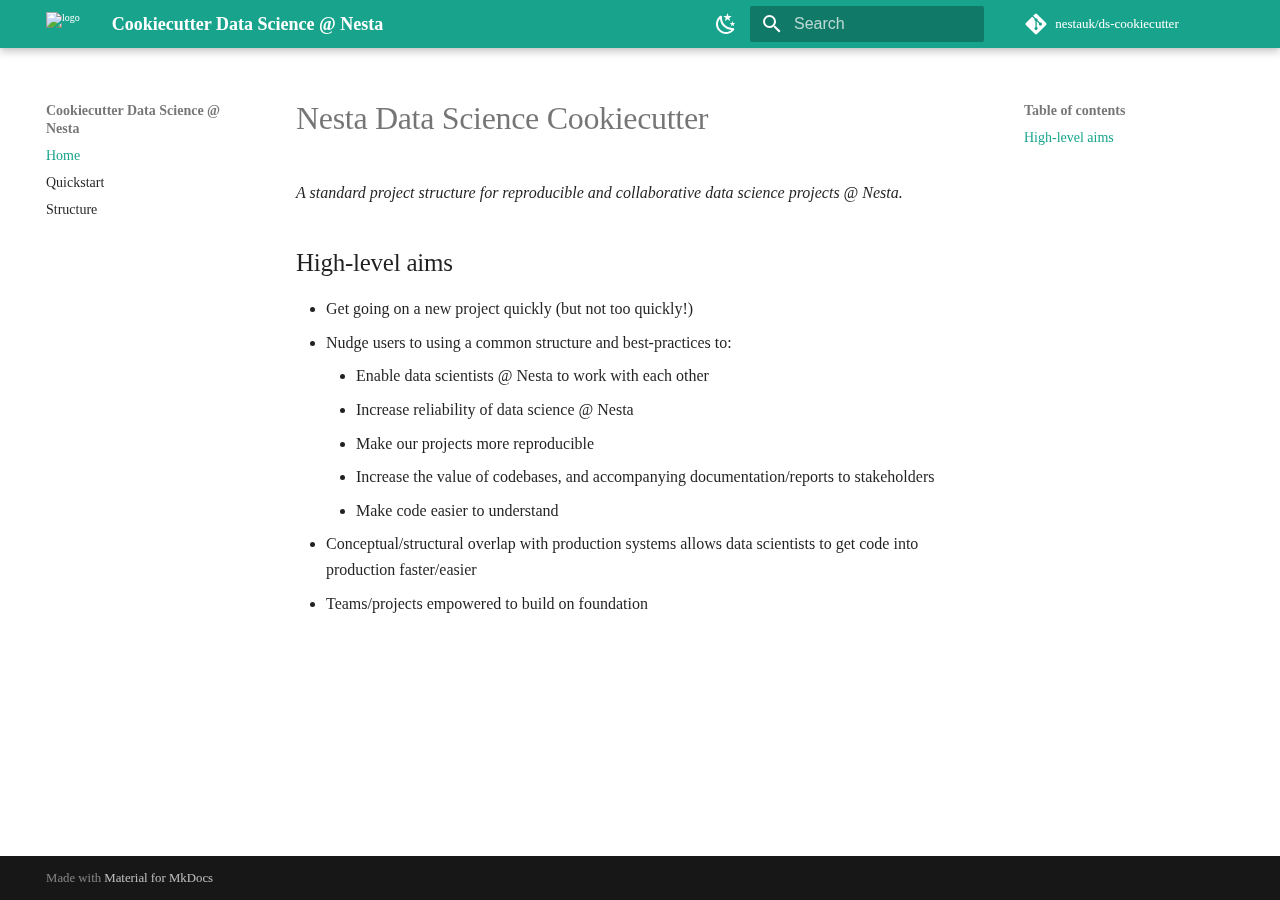
==== commit 2f4b663a: "Deployed f49f7f3 with MkDocs version: 1.6.1" ====
--- a/index.html
+++ b/index.html
@@ -18,7 +18,7 @@
       
       
       <link rel="icon" href="favicon.ico">
-      <meta name="generator" content="mkdocs-1.5.3, mkdocs-material-9.5.8">
+      <meta name="generator" content="mkdocs-1.6.1, mkdocs-material-9.6.11">
     
     
       
@@ -26,7 +26,7 @@
       
     
     
-      <link rel="stylesheet" href="assets/stylesheets/main.f2e4d321.min.css">
+      <link rel="stylesheet" href="assets/stylesheets/main.4af4bdda.min.css">
       
         
         <link rel="stylesheet" href="assets/stylesheets/palette.06af60db.min.css">
@@ -50,7 +50,7 @@
     
       <link rel="stylesheet" href="css/extra.css">
     
-    <script>__md_scope=new URL(".",location),__md_hash=e=>[...e].reduce((e,_)=>(e<<5)-e+_.charCodeAt(0),0),__md_get=(e,_=localStorage,t=__md_scope)=>JSON.parse(_.getItem(t.pathname+"."+e)),__md_set=(e,_,t=localStorage,a=__md_scope)=>{try{t.setItem(a.pathname+"."+e,JSON.stringify(_))}catch(e){}}</script>
+    <script>__md_scope=new URL(".",location),__md_hash=e=>[...e].reduce(((e,_)=>(e<<5)-e+_.charCodeAt(0)),0),__md_get=(e,_=localStorage,t=__md_scope)=>JSON.parse(_.getItem(t.pathname+"."+e)),__md_set=(e,_,t=localStorage,a=__md_scope)=>{try{t.setItem(a.pathname+"."+e,JSON.stringify(_))}catch(e){}}</script>
     
       
 
@@ -99,7 +99,7 @@
     </a>
     <label class="md-header__button md-icon" for="__drawer">
       
-      <svg xmlns="http://www.w3.org/2000/svg" viewBox="0 0 24 24"><path d="M3 6h18v2H3V6m0 5h18v2H3v-2m0 5h18v2H3v-2Z"/></svg>
+      <svg xmlns="http://www.w3.org/2000/svg" viewBox="0 0 24 24"><path d="M3 6h18v2H3zm0 5h18v2H3zm0 5h18v2H3z"/></svg>
     </label>
     <div class="md-header__title" data-md-component="header-title">
       <div class="md-header__ellipsis">
@@ -127,7 +127,7 @@
     <input class="md-option" data-md-color-media="(prefers-color-scheme: light)" data-md-color-scheme="default" data-md-color-primary="custom" data-md-color-accent="custom"  aria-label="Switch to dark mode"  type="radio" name="__palette" id="__palette_0">
     
       <label class="md-header__button md-icon" title="Switch to dark mode" for="__palette_1" hidden>
-        <svg xmlns="http://www.w3.org/2000/svg" viewBox="0 0 24 24"><path d="m17.75 4.09-2.53 1.94.91 3.06-2.63-1.81-2.63 1.81.91-3.06-2.53-1.94L12.44 4l1.06-3 1.06 3 3.19.09m3.5 6.91-1.64 1.25.59 1.98-1.7-1.17-1.7 1.17.59-1.98L15.75 11l2.06-.05L18.5 9l.69 1.95 2.06.05m-2.28 4.95c.83-.08 1.72 1.1 1.19 1.85-.32.45-.66.87-1.08 1.27C15.17 23 8.84 23 4.94 19.07c-3.91-3.9-3.91-10.24 0-14.14.4-.4.82-.76 1.27-1.08.75-.53 1.93.36 1.85 1.19-.27 2.86.69 5.83 2.89 8.02a9.96 9.96 0 0 0 8.02 2.89m-1.64 2.02a12.08 12.08 0 0 1-7.8-3.47c-2.17-2.19-3.33-5-3.49-7.82-2.81 3.14-2.7 7.96.31 10.98 3.02 3.01 7.84 3.12 10.98.31Z"/></svg>
+        <svg xmlns="http://www.w3.org/2000/svg" viewBox="0 0 24 24"><path d="m17.75 4.09-2.53 1.94.91 3.06-2.63-1.81-2.63 1.81.91-3.06-2.53-1.94L12.44 4l1.06-3 1.06 3zm3.5 6.91-1.64 1.25.59 1.98-1.7-1.17-1.7 1.17.59-1.98L15.75 11l2.06-.05L18.5 9l.69 1.95zm-2.28 4.95c.83-.08 1.72 1.1 1.19 1.85-.32.45-.66.87-1.08 1.27C15.17 23 8.84 23 4.94 19.07c-3.91-3.9-3.91-10.24 0-14.14.4-.4.82-.76 1.27-1.08.75-.53 1.93.36 1.85 1.19-.27 2.86.69 5.83 2.89 8.02a9.96 9.96 0 0 0 8.02 2.89m-1.64 2.02a12.08 12.08 0 0 1-7.8-3.47c-2.17-2.19-3.33-5-3.49-7.82-2.81 3.14-2.7 7.96.31 10.98 3.02 3.01 7.84 3.12 10.98.31"/></svg>
       </label>
     
   
@@ -137,7 +137,7 @@
     <input class="md-option" data-md-color-media="(prefers-color-scheme: dark)" data-md-color-scheme="slate" data-md-color-primary="amber" data-md-color-accent="pink"  aria-label="Switch to light mode"  type="radio" name="__palette" id="__palette_1">
     
       <label class="md-header__button md-icon" title="Switch to light mode" for="__palette_0" hidden>
-        <svg xmlns="http://www.w3.org/2000/svg" viewBox="0 0 24 24"><path d="M12 7a5 5 0 0 1 5 5 5 5 0 0 1-5 5 5 5 0 0 1-5-5 5 5 0 0 1 5-5m0 2a3 3 0 0 0-3 3 3 3 0 0 0 3 3 3 3 0 0 0 3-3 3 3 0 0 0-3-3m0-7 2.39 3.42C13.65 5.15 12.84 5 12 5c-.84 0-1.65.15-2.39.42L12 2M3.34 7l4.16-.35A7.2 7.2 0 0 0 5.94 8.5c-.44.74-.69 1.5-.83 2.29L3.34 7m.02 10 1.76-3.77a7.131 7.131 0 0 0 2.38 4.14L3.36 17M20.65 7l-1.77 3.79a7.023 7.023 0 0 0-2.38-4.15l4.15.36m-.01 10-4.14.36c.59-.51 1.12-1.14 1.54-1.86.42-.73.69-1.5.83-2.29L20.64 17M12 22l-2.41-3.44c.74.27 1.55.44 2.41.44.82 0 1.63-.17 2.37-.44L12 22Z"/></svg>
+        <svg xmlns="http://www.w3.org/2000/svg" viewBox="0 0 24 24"><path d="M12 7a5 5 0 0 1 5 5 5 5 0 0 1-5 5 5 5 0 0 1-5-5 5 5 0 0 1 5-5m0 2a3 3 0 0 0-3 3 3 3 0 0 0 3 3 3 3 0 0 0 3-3 3 3 0 0 0-3-3m0-7 2.39 3.42C13.65 5.15 12.84 5 12 5s-1.65.15-2.39.42zM3.34 7l4.16-.35A7.2 7.2 0 0 0 5.94 8.5c-.44.74-.69 1.5-.83 2.29zm.02 10 1.76-3.77a7.131 7.131 0 0 0 2.38 4.14zM20.65 7l-1.77 3.79a7.02 7.02 0 0 0-2.38-4.15zm-.01 10-4.14.36c.59-.51 1.12-1.14 1.54-1.86.42-.73.69-1.5.83-2.29zM12 22l-2.41-3.44c.74.27 1.55.44 2.41.44.82 0 1.63-.17 2.37-.44z"/></svg>
       </label>
     
   
@@ -145,36 +145,38 @@
       
     
     
-      <script>var media,input,key,value,palette=__md_get("__palette");if(palette&&palette.color){"(prefers-color-scheme)"===palette.color.media&&(media=matchMedia("(prefers-color-scheme: light)"),input=document.querySelector(media.matches?"[data-md-color-media='(prefers-color-scheme: light)']":"[data-md-color-media='(prefers-color-scheme: dark)']"),palette.color.media=input.getAttribute("data-md-color-media"),palette.color.scheme=input.getAttribute("data-md-color-scheme"),palette.color.primary=input.getAttribute("data-md-color-primary"),palette.color.accent=input.getAttribute("data-md-color-accent"));for([key,value]of Object.entries(palette.color))document.body.setAttribute("data-md-color-"+key,value)}</script>
-    
-    
-    
-      <label class="md-header__button md-icon" for="__search">
-        
-        <svg xmlns="http://www.w3.org/2000/svg" viewBox="0 0 24 24"><path d="M9.5 3A6.5 6.5 0 0 1 16 9.5c0 1.61-.59 3.09-1.56 4.23l.27.27h.79l5 5-1.5 1.5-5-5v-.79l-.27-.27A6.516 6.516 0 0 1 9.5 16 6.5 6.5 0 0 1 3 9.5 6.5 6.5 0 0 1 9.5 3m0 2C7 5 5 7 5 9.5S7 14 9.5 14 14 12 14 9.5 12 5 9.5 5Z"/></svg>
-      </label>
-      <div class="md-search" data-md-component="search" role="dialog">
+      <script>var palette=__md_get("__palette");if(palette&&palette.color){if("(prefers-color-scheme)"===palette.color.media){var media=matchMedia("(prefers-color-scheme: light)"),input=document.querySelector(media.matches?"[data-md-color-media='(prefers-color-scheme: light)']":"[data-md-color-media='(prefers-color-scheme: dark)']");palette.color.media=input.getAttribute("data-md-color-media"),palette.color.scheme=input.getAttribute("data-md-color-scheme"),palette.color.primary=input.getAttribute("data-md-color-primary"),palette.color.accent=input.getAttribute("data-md-color-accent")}for(var[key,value]of Object.entries(palette.color))document.body.setAttribute("data-md-color-"+key,value)}</script>
+    
+    
+    
+      
+      
+        <label class="md-header__button md-icon" for="__search">
+          
+          <svg xmlns="http://www.w3.org/2000/svg" viewBox="0 0 24 24"><path d="M9.5 3A6.5 6.5 0 0 1 16 9.5c0 1.61-.59 3.09-1.56 4.23l.27.27h.79l5 5-1.5 1.5-5-5v-.79l-.27-.27A6.52 6.52 0 0 1 9.5 16 6.5 6.5 0 0 1 3 9.5 6.5 6.5 0 0 1 9.5 3m0 2C7 5 5 7 5 9.5S7 14 9.5 14 14 12 14 9.5 12 5 9.5 5"/></svg>
+        </label>
+        <div class="md-search" data-md-component="search" role="dialog">
   <label class="md-search__overlay" for="__search"></label>
   <div class="md-search__inner" role="search">
     <form class="md-search__form" name="search">
       <input type="text" class="md-search__input" name="query" aria-label="Search" placeholder="Search" autocapitalize="off" autocorrect="off" autocomplete="off" spellcheck="false" data-md-component="search-query" required>
       <label class="md-search__icon md-icon" for="__search">
         
-        <svg xmlns="http://www.w3.org/2000/svg" viewBox="0 0 24 24"><path d="M9.5 3A6.5 6.5 0 0 1 16 9.5c0 1.61-.59 3.09-1.56 4.23l.27.27h.79l5 5-1.5 1.5-5-5v-.79l-.27-.27A6.516 6.516 0 0 1 9.5 16 6.5 6.5 0 0 1 3 9.5 6.5 6.5 0 0 1 9.5 3m0 2C7 5 5 7 5 9.5S7 14 9.5 14 14 12 14 9.5 12 5 9.5 5Z"/></svg>
-        
-        <svg xmlns="http://www.w3.org/2000/svg" viewBox="0 0 24 24"><path d="M20 11v2H8l5.5 5.5-1.42 1.42L4.16 12l7.92-7.92L13.5 5.5 8 11h12Z"/></svg>
+        <svg xmlns="http://www.w3.org/2000/svg" viewBox="0 0 24 24"><path d="M9.5 3A6.5 6.5 0 0 1 16 9.5c0 1.61-.59 3.09-1.56 4.23l.27.27h.79l5 5-1.5 1.5-5-5v-.79l-.27-.27A6.52 6.52 0 0 1 9.5 16 6.5 6.5 0 0 1 3 9.5 6.5 6.5 0 0 1 9.5 3m0 2C7 5 5 7 5 9.5S7 14 9.5 14 14 12 14 9.5 12 5 9.5 5"/></svg>
+        
+        <svg xmlns="http://www.w3.org/2000/svg" viewBox="0 0 24 24"><path d="M20 11v2H8l5.5 5.5-1.42 1.42L4.16 12l7.92-7.92L13.5 5.5 8 11z"/></svg>
       </label>
       <nav class="md-search__options" aria-label="Search">
         
         <button type="reset" class="md-search__icon md-icon" title="Clear" aria-label="Clear" tabindex="-1">
           
-          <svg xmlns="http://www.w3.org/2000/svg" viewBox="0 0 24 24"><path d="M19 6.41 17.59 5 12 10.59 6.41 5 5 6.41 10.59 12 5 17.59 6.41 19 12 13.41 17.59 19 19 17.59 13.41 12 19 6.41Z"/></svg>
+          <svg xmlns="http://www.w3.org/2000/svg" viewBox="0 0 24 24"><path d="M19 6.41 17.59 5 12 10.59 6.41 5 5 6.41 10.59 12 5 17.59 6.41 19 12 13.41 17.59 19 19 17.59 13.41 12z"/></svg>
         </button>
       </nav>
       
     </form>
     <div class="md-search__output">
-      <div class="md-search__scrollwrap" data-md-scrollfix>
+      <div class="md-search__scrollwrap" tabindex="0" data-md-scrollfix>
         <div class="md-search-result" data-md-component="search-result">
           <div class="md-search-result__meta">
             Initializing search
@@ -185,13 +187,14 @@
     </div>
   </div>
 </div>
+      
     
     
       <div class="md-header__source">
         <a href="https://github.com/nestauk/ds-cookiecutter" title="Go to repository" class="md-source" data-md-component="source">
   <div class="md-source__icon md-icon">
     
-    <svg xmlns="http://www.w3.org/2000/svg" viewBox="0 0 448 512"><!--! Font Awesome Free 6.5.1 by @fontawesome - https://fontawesome.com License - https://fontawesome.com/license/free (Icons: CC BY 4.0, Fonts: SIL OFL 1.1, Code: MIT License) Copyright 2023 Fonticons, Inc.--><path d="M439.55 236.05 244 40.45a28.87 28.87 0 0 0-40.81 0l-40.66 40.63 51.52 51.52c27.06-9.14 52.68 16.77 43.39 43.68l49.66 49.66c34.23-11.8 61.18 31 35.47 56.69-26.49 26.49-70.21-2.87-56-37.34L240.22 199v121.85c25.3 12.54 22.26 41.85 9.08 55a34.34 34.34 0 0 1-48.55 0c-17.57-17.6-11.07-46.91 11.25-56v-123c-20.8-8.51-24.6-30.74-18.64-45L142.57 101 8.45 235.14a28.86 28.86 0 0 0 0 40.81l195.61 195.6a28.86 28.86 0 0 0 40.8 0l194.69-194.69a28.86 28.86 0 0 0 0-40.81z"/></svg>
+    <svg xmlns="http://www.w3.org/2000/svg" viewBox="0 0 448 512"><!--! Font Awesome Free 6.7.2 by @fontawesome - https://fontawesome.com License - https://fontawesome.com/license/free (Icons: CC BY 4.0, Fonts: SIL OFL 1.1, Code: MIT License) Copyright 2024 Fonticons, Inc.--><path d="M439.55 236.05 244 40.45a28.87 28.87 0 0 0-40.81 0l-40.66 40.63 51.52 51.52c27.06-9.14 52.68 16.77 43.39 43.68l49.66 49.66c34.23-11.8 61.18 31 35.47 56.69-26.49 26.49-70.21-2.87-56-37.34L240.22 199v121.85c25.3 12.54 22.26 41.85 9.08 55a34.34 34.34 0 0 1-48.55 0c-17.57-17.6-11.07-46.91 11.25-56v-123c-20.8-8.51-24.6-30.74-18.64-45L142.57 101 8.45 235.14a28.86 28.86 0 0 0 0 40.81l195.61 195.6a28.86 28.86 0 0 0 40.8 0l194.69-194.69a28.86 28.86 0 0 0 0-40.81"/></svg>
   </div>
   <div class="md-source__repository">
     nestauk/ds-cookiecutter
@@ -236,7 +239,7 @@
       <a href="https://github.com/nestauk/ds-cookiecutter" title="Go to repository" class="md-source" data-md-component="source">
   <div class="md-source__icon md-icon">
     
-    <svg xmlns="http://www.w3.org/2000/svg" viewBox="0 0 448 512"><!--! Font Awesome Free 6.5.1 by @fontawesome - https://fontawesome.com License - https://fontawesome.com/license/free (Icons: CC BY 4.0, Fonts: SIL OFL 1.1, Code: MIT License) Copyright 2023 Fonticons, Inc.--><path d="M439.55 236.05 244 40.45a28.87 28.87 0 0 0-40.81 0l-40.66 40.63 51.52 51.52c27.06-9.14 52.68 16.77 43.39 43.68l49.66 49.66c34.23-11.8 61.18 31 35.47 56.69-26.49 26.49-70.21-2.87-56-37.34L240.22 199v121.85c25.3 12.54 22.26 41.85 9.08 55a34.34 34.34 0 0 1-48.55 0c-17.57-17.6-11.07-46.91 11.25-56v-123c-20.8-8.51-24.6-30.74-18.64-45L142.57 101 8.45 235.14a28.86 28.86 0 0 0 0 40.81l195.61 195.6a28.86 28.86 0 0 0 40.8 0l194.69-194.69a28.86 28.86 0 0 0 0-40.81z"/></svg>
+    <svg xmlns="http://www.w3.org/2000/svg" viewBox="0 0 448 512"><!--! Font Awesome Free 6.7.2 by @fontawesome - https://fontawesome.com License - https://fontawesome.com/license/free (Icons: CC BY 4.0, Fonts: SIL OFL 1.1, Code: MIT License) Copyright 2024 Fonticons, Inc.--><path d="M439.55 236.05 244 40.45a28.87 28.87 0 0 0-40.81 0l-40.66 40.63 51.52 51.52c27.06-9.14 52.68 16.77 43.39 43.68l49.66 49.66c34.23-11.8 61.18 31 35.47 56.69-26.49 26.49-70.21-2.87-56-37.34L240.22 199v121.85c25.3 12.54 22.26 41.85 9.08 55a34.34 34.34 0 0 1-48.55 0c-17.57-17.6-11.07-46.91 11.25-56v-123c-20.8-8.51-24.6-30.74-18.64-45L142.57 101 8.45 235.14a28.86 28.86 0 0 0 0 40.81l195.61 195.6a28.86 28.86 0 0 0 40.8 0l194.69-194.69a28.86 28.86 0 0 0 0-40.81"/></svg>
   </div>
   <div class="md-source__repository">
     nestauk/ds-cookiecutter
@@ -265,8 +268,10 @@
         <label class="md-nav__link md-nav__link--active" for="__toc">
           
   
+  
   <span class="md-ellipsis">
     Home
+    
   </span>
   
 
@@ -276,8 +281,10 @@
       <a href="." class="md-nav__link md-nav__link--active">
         
   
+  
   <span class="md-ellipsis">
     Home
+    
   </span>
   
 
@@ -325,8 +332,10 @@
       <a href="quickstart/" class="md-nav__link">
         
   
+  
   <span class="md-ellipsis">
     Quickstart
+    
   </span>
   
 
@@ -345,28 +354,10 @@
       <a href="structure/" class="md-nav__link">
         
   
+  
   <span class="md-ellipsis">
     Structure
-  </span>
-  
-
-      </a>
-    </li>
-  
-
-    
-      
-      
-  
-  
-  
-  
-    <li class="md-nav__item">
-      <a href="guidelines/" class="md-nav__link">
-        
-  
-  <span class="md-ellipsis">
-    Python Environments
+    
   </span>
   
 
@@ -423,6 +414,7 @@
               <article class="md-content__inner md-typeset">
                 
                   
+
 
   
   
@@ -466,7 +458,7 @@
         
           <button type="button" class="md-top md-icon" data-md-component="top" hidden>
   
-  <svg xmlns="http://www.w3.org/2000/svg" viewBox="0 0 24 24"><path d="M13 20h-2V8l-5.5 5.5-1.42-1.42L12 4.16l7.92 7.92-1.42 1.42L13 8v12Z"/></svg>
+  <svg xmlns="http://www.w3.org/2000/svg" viewBox="0 0 24 24"><path d="M13 20h-2V8l-5.5 5.5-1.42-1.42L12 4.16l7.92 7.92-1.42 1.42L13 8z"/></svg>
   Back to top
 </button>
         
@@ -496,10 +488,12 @@
     </div>
     
     
-    <script id="__config" type="application/json">{"base": ".", "features": ["navigation.instant", "navigation.tracking", "navigation.sections", "navigation.top"], "search": "assets/javascripts/workers/search.b8dbb3d2.min.js", "translations": {"clipboard.copied": "Copied to clipboard", "clipboard.copy": "Copy to clipboard", "search.result.more.one": "1 more on this page", "search.result.more.other": "# more on this page", "search.result.none": "No matching documents", "search.result.one": "1 matching document", "search.result.other": "# matching documents", "search.result.placeholder": "Type to start searching", "search.result.term.missing": "Missing", "select.version": "Select version"}}</script>
-    
-    
-      <script src="assets/javascripts/bundle.8fd75fb4.min.js"></script>
+    
+      
+      <script id="__config" type="application/json">{"base": ".", "features": ["navigation.instant", "navigation.tracking", "navigation.sections", "navigation.top"], "search": "assets/javascripts/workers/search.f8cc74c7.min.js", "tags": null, "translations": {"clipboard.copied": "Copied to clipboard", "clipboard.copy": "Copy to clipboard", "search.result.more.one": "1 more on this page", "search.result.more.other": "# more on this page", "search.result.none": "No matching documents", "search.result.one": "1 matching document", "search.result.other": "# matching documents", "search.result.placeholder": "Type to start searching", "search.result.term.missing": "Missing", "select.version": "Select version"}, "version": null}</script>
+    
+    
+      <script src="assets/javascripts/bundle.c8b220af.min.js"></script>
       
     
   </body>
--- a/assets/stylesheets/main.4af4bdda.min.css
+++ b/assets/stylesheets/main.4af4bdda.min.css
@@ -0,0 +1 @@
+@charset "UTF-8";html{-webkit-text-size-adjust:none;-moz-text-size-adjust:none;text-size-adjust:none;box-sizing:border-box}*,:after,:before{box-sizing:inherit}@media (prefers-reduced-motion){*,:after,:before{transition:none!important}}body{margin:0}a,button,input,label{-webkit-tap-highlight-color:transparent}a{color:inherit;text-decoration:none}hr{border:0;box-sizing:initial;display:block;height:.05rem;overflow:visible;padding:0}small{font-size:80%}sub,sup{line-height:1em}img{border-style:none}table{border-collapse:initial;border-spacing:0}td,th{font-weight:400;vertical-align:top}button{background:#0000;border:0;font-family:inherit;font-size:inherit;margin:0;padding:0}input{border:0;outline:none}:root{--md-primary-fg-color:#4051b5;--md-primary-fg-color--light:#5d6cc0;--md-primary-fg-color--dark:#303fa1;--md-primary-bg-color:#fff;--md-primary-bg-color--light:#ffffffb3;--md-accent-fg-color:#526cfe;--md-accent-fg-color--transparent:#526cfe1a;--md-accent-bg-color:#fff;--md-accent-bg-color--light:#ffffffb3}[data-md-color-scheme=default]{color-scheme:light}[data-md-color-scheme=default] img[src$="#gh-dark-mode-only"],[data-md-color-scheme=default] img[src$="#only-dark"]{display:none}:root,[data-md-color-scheme=default]{--md-hue:225deg;--md-default-fg-color:#000000de;--md-default-fg-color--light:#0000008a;--md-default-fg-color--lighter:#00000052;--md-default-fg-color--lightest:#00000012;--md-default-bg-color:#fff;--md-default-bg-color--light:#ffffffb3;--md-default-bg-color--lighter:#ffffff4d;--md-default-bg-color--lightest:#ffffff1f;--md-code-fg-color:#36464e;--md-code-bg-color:#f5f5f5;--md-code-hl-color:#4287ff;--md-code-hl-color--light:#4287ff1a;--md-code-hl-number-color:#d52a2a;--md-code-hl-special-color:#db1457;--md-code-hl-function-color:#a846b9;--md-code-hl-constant-color:#6e59d9;--md-code-hl-keyword-color:#3f6ec6;--md-code-hl-string-color:#1c7d4d;--md-code-hl-name-color:var(--md-code-fg-color);--md-code-hl-operator-color:var(--md-default-fg-color--light);--md-code-hl-punctuation-color:var(--md-default-fg-color--light);--md-code-hl-comment-color:var(--md-default-fg-color--light);--md-code-hl-generic-color:var(--md-default-fg-color--light);--md-code-hl-variable-color:var(--md-default-fg-color--light);--md-typeset-color:var(--md-default-fg-color);--md-typeset-a-color:var(--md-primary-fg-color);--md-typeset-del-color:#f5503d26;--md-typeset-ins-color:#0bd57026;--md-typeset-kbd-color:#fafafa;--md-typeset-kbd-accent-color:#fff;--md-typeset-kbd-border-color:#b8b8b8;--md-typeset-mark-color:#ffff0080;--md-typeset-table-color:#0000001f;--md-typeset-table-color--light:rgba(0,0,0,.035);--md-admonition-fg-color:var(--md-default-fg-color);--md-admonition-bg-color:var(--md-default-bg-color);--md-warning-fg-color:#000000de;--md-warning-bg-color:#ff9;--md-footer-fg-color:#fff;--md-footer-fg-color--light:#ffffffb3;--md-footer-fg-color--lighter:#ffffff73;--md-footer-bg-color:#000000de;--md-footer-bg-color--dark:#00000052;--md-shadow-z1:0 0.2rem 0.5rem #0000000d,0 0 0.05rem #0000001a;--md-shadow-z2:0 0.2rem 0.5rem #0000001a,0 0 0.05rem #00000040;--md-shadow-z3:0 0.2rem 0.5rem #0003,0 0 0.05rem #00000059}.md-icon svg{fill:currentcolor;display:block;height:1.2rem;width:1.2rem}body{-webkit-font-smoothing:antialiased;-moz-osx-font-smoothing:grayscale;--md-text-font-family:var(--md-text-font,_),-apple-system,BlinkMacSystemFont,Helvetica,Arial,sans-serif;--md-code-font-family:var(--md-code-font,_),SFMono-Regular,Consolas,Menlo,monospace}aside,body,input{font-feature-settings:"kern","liga";color:var(--md-typeset-color);font-family:var(--md-text-font-family)}code,kbd,pre{font-feature-settings:"kern";font-family:var(--md-code-font-family)}:root{--md-typeset-table-sort-icon:url('data:image/svg+xml;charset=utf-8,<svg xmlns="http://www.w3.org/2000/svg" viewBox="0 0 24 24"><path d="m18 21-4-4h3V7h-3l4-4 4 4h-3v10h3M2 19v-2h10v2M2 13v-2h7v2M2 7V5h4v2z"/></svg>');--md-typeset-table-sort-icon--asc:url('data:image/svg+xml;charset=utf-8,<svg xmlns="http://www.w3.org/2000/svg" viewBox="0 0 24 24"><path d="M19 17h3l-4 4-4-4h3V3h2M2 17h10v2H2M6 5v2H2V5m0 6h7v2H2z"/></svg>');--md-typeset-table-sort-icon--desc:url('data:image/svg+xml;charset=utf-8,<svg xmlns="http://www.w3.org/2000/svg" viewBox="0 0 24 24"><path d="M19 7h3l-4-4-4 4h3v14h2M2 17h10v2H2M6 5v2H2V5m0 6h7v2H2z"/></svg>')}.md-typeset{-webkit-print-color-adjust:exact;color-adjust:exact;font-size:.8rem;line-height:1.6;overflow-wrap:break-word}@media print{.md-typeset{font-size:.68rem}}.md-typeset blockquote,.md-typeset dl,.md-typeset figure,.md-typeset ol,.md-typeset pre,.md-typeset ul{margin-bottom:1em;margin-top:1em}.md-typeset h1{color:var(--md-default-fg-color--light);font-size:2em;line-height:1.3;margin:0 0 1.25em}.md-typeset h1,.md-typeset h2{font-weight:300;letter-spacing:-.01em}.md-typeset h2{font-size:1.5625em;line-height:1.4;margin:1.6em 0 .64em}.md-typeset h3{font-size:1.25em;font-weight:400;letter-spacing:-.01em;line-height:1.5;margin:1.6em 0 .8em}.md-typeset h2+h3{margin-top:.8em}.md-typeset h4{font-weight:700;letter-spacing:-.01em;margin:1em 0}.md-typeset h5,.md-typeset h6{color:var(--md-default-fg-color--light);font-size:.8em;font-weight:700;letter-spacing:-.01em;margin:1.25em 0}.md-typeset h5{text-transform:uppercase}.md-typeset h5 code{text-transform:none}.md-typeset hr{border-bottom:.05rem solid var(--md-default-fg-color--lightest);display:flow-root;margin:1.5em 0}.md-typeset a{color:var(--md-typeset-a-color);word-break:break-word}.md-typeset a,.md-typeset a:before{transition:color 125ms}.md-typeset a:focus,.md-typeset a:hover{color:var(--md-accent-fg-color)}.md-typeset a:focus code,.md-typeset a:hover code{background-color:var(--md-accent-fg-color--transparent)}.md-typeset a code{color:currentcolor;transition:background-color 125ms}.md-typeset a.focus-visible{outline-color:var(--md-accent-fg-color);outline-offset:.2rem}.md-typeset code,.md-typeset kbd,.md-typeset pre{color:var(--md-code-fg-color);direction:ltr;font-variant-ligatures:none}@media print{.md-typeset code,.md-typeset kbd,.md-typeset pre{white-space:pre-wrap}}.md-typeset code{background-color:var(--md-code-bg-color);border-radius:.1rem;-webkit-box-decoration-break:clone;box-decoration-break:clone;font-size:.85em;padding:0 .2941176471em;word-break:break-word}.md-typeset code:not(.focus-visible){-webkit-tap-highlight-color:transparent;outline:none}.md-typeset pre{display:flow-root;line-height:1.4;position:relative}.md-typeset pre>code{-webkit-box-decoration-break:slice;box-decoration-break:slice;box-shadow:none;display:block;margin:0;outline-color:var(--md-accent-fg-color);overflow:auto;padding:.7720588235em 1.1764705882em;scrollbar-color:var(--md-default-fg-color--lighter) #0000;scrollbar-width:thin;touch-action:auto;word-break:normal}.md-typeset pre>code:hover{scrollbar-color:var(--md-accent-fg-color) #0000}.md-typeset pre>code::-webkit-scrollbar{height:.2rem;width:.2rem}.md-typeset pre>code::-webkit-scrollbar-thumb{background-color:var(--md-default-fg-color--lighter)}.md-typeset pre>code::-webkit-scrollbar-thumb:hover{background-color:var(--md-accent-fg-color)}.md-typeset kbd{background-color:var(--md-typeset-kbd-color);border-radius:.1rem;box-shadow:0 .1rem 0 .05rem var(--md-typeset-kbd-border-color),0 .1rem 0 var(--md-typeset-kbd-border-color),0 -.1rem .2rem var(--md-typeset-kbd-accent-color) inset;color:var(--md-default-fg-color);display:inline-block;font-size:.75em;padding:0 .6666666667em;vertical-align:text-top;word-break:break-word}.md-typeset mark{background-color:var(--md-typeset-mark-color);-webkit-box-decoration-break:clone;box-decoration-break:clone;color:inherit;word-break:break-word}.md-typeset abbr{border-bottom:.05rem dotted var(--md-default-fg-color--light);cursor:help;text-decoration:none}.md-typeset small{opacity:.75}[dir=ltr] .md-typeset sub,[dir=ltr] .md-typeset sup{margin-left:.078125em}[dir=rtl] .md-typeset sub,[dir=rtl] .md-typeset sup{margin-right:.078125em}[dir=ltr] .md-typeset blockquote{padding-left:.6rem}[dir=rtl] .md-typeset blockquote{padding-right:.6rem}[dir=ltr] .md-typeset blockquote{border-left:.2rem solid var(--md-default-fg-color--lighter)}[dir=rtl] .md-typeset blockquote{border-right:.2rem solid var(--md-default-fg-color--lighter)}.md-typeset blockquote{color:var(--md-default-fg-color--light);margin-left:0;margin-right:0}.md-typeset ul{list-style-type:disc}.md-typeset ul[type]{list-style-type:revert-layer}[dir=ltr] .md-typeset ol,[dir=ltr] .md-typeset ul{margin-left:.625em}[dir=rtl] .md-typeset ol,[dir=rtl] .md-typeset ul{margin-right:.625em}.md-typeset ol,.md-typeset ul{padding:0}.md-typeset ol:not([hidden]),.md-typeset ul:not([hidden]){display:flow-root}.md-typeset ol ol,.md-typeset ul ol{list-style-type:lower-alpha}.md-typeset ol ol ol,.md-typeset ul ol ol{list-style-type:lower-roman}.md-typeset ol ol ol ol,.md-typeset ul ol ol ol{list-style-type:upper-alpha}.md-typeset ol ol ol ol ol,.md-typeset ul ol ol ol ol{list-style-type:upper-roman}.md-typeset ol[type],.md-typeset ul[type]{list-style-type:revert-layer}[dir=ltr] .md-typeset ol li,[dir=ltr] .md-typeset ul li{margin-left:1.25em}[dir=rtl] .md-typeset ol li,[dir=rtl] .md-typeset ul li{margin-right:1.25em}.md-typeset ol li,.md-typeset ul li{margin-bottom:.5em}.md-typeset ol li blockquote,.md-typeset ol li p,.md-typeset ul li blockquote,.md-typeset ul li p{margin:.5em 0}.md-typeset ol li:last-child,.md-typeset ul li:last-child{margin-bottom:0}[dir=ltr] .md-typeset ol li ol,[dir=ltr] .md-typeset ol li ul,[dir=ltr] .md-typeset ul li ol,[dir=ltr] .md-typeset ul li ul{margin-left:.625em}[dir=rtl] .md-typeset ol li ol,[dir=rtl] .md-typeset ol li ul,[dir=rtl] .md-typeset ul li ol,[dir=rtl] .md-typeset ul li ul{margin-right:.625em}.md-typeset ol li ol,.md-typeset ol li ul,.md-typeset ul li ol,.md-typeset ul li ul{margin-bottom:.5em;margin-top:.5em}[dir=ltr] .md-typeset dd{margin-left:1.875em}[dir=rtl] .md-typeset dd{margin-right:1.875em}.md-typeset dd{margin-bottom:1.5em;margin-top:1em}.md-typeset img,.md-typeset svg,.md-typeset video{height:auto;max-width:100%}.md-typeset img[align=left]{margin:1em 1em 1em 0}.md-typeset img[align=right]{margin:1em 0 1em 1em}.md-typeset img[align]:only-child{margin-top:0}.md-typeset figure{display:flow-root;margin:1em auto;max-width:100%;text-align:center;width:-moz-fit-content;width:fit-content}.md-typeset figure img{display:block;margin:0 auto}.md-typeset figcaption{font-style:italic;margin:1em auto;max-width:24rem}.md-typeset iframe{max-width:100%}.md-typeset table:not([class]){background-color:var(--md-default-bg-color);border:.05rem solid var(--md-typeset-table-color);border-radius:.1rem;display:inline-block;font-size:.64rem;max-width:100%;overflow:auto;touch-action:auto}@media print{.md-typeset table:not([class]){display:table}}.md-typeset table:not([class])+*{margin-top:1.5em}.md-typeset table:not([class]) td>:first-child,.md-typeset table:not([class]) th>:first-child{margin-top:0}.md-typeset table:not([class]) td>:last-child,.md-typeset table:not([class]) th>:last-child{margin-bottom:0}.md-typeset table:not([class]) td:not([align]),.md-typeset table:not([class]) th:not([align]){text-align:left}[dir=rtl] .md-typeset table:not([class]) td:not([align]),[dir=rtl] .md-typeset table:not([class]) th:not([align]){text-align:right}.md-typeset table:not([class]) th{font-weight:700;min-width:5rem;padding:.9375em 1.25em;vertical-align:top}.md-typeset table:not([class]) td{border-top:.05rem solid var(--md-typeset-table-color);padding:.9375em 1.25em;vertical-align:top}.md-typeset table:not([class]) tbody tr{transition:background-color 125ms}.md-typeset table:not([class]) tbody tr:hover{background-color:var(--md-typeset-table-color--light);box-shadow:0 .05rem 0 var(--md-default-bg-color) inset}.md-typeset table:not([class]) a{word-break:normal}.md-typeset table th[role=columnheader]{cursor:pointer}[dir=ltr] .md-typeset table th[role=columnheader]:after{margin-left:.5em}[dir=rtl] .md-typeset table th[role=columnheader]:after{margin-right:.5em}.md-typeset table th[role=columnheader]:after{content:"";display:inline-block;height:1.2em;-webkit-mask-image:var(--md-typeset-table-sort-icon);mask-image:var(--md-typeset-table-sort-icon);-webkit-mask-repeat:no-repeat;mask-repeat:no-repeat;-webkit-mask-size:contain;mask-size:contain;transition:background-color 125ms;vertical-align:text-bottom;width:1.2em}.md-typeset table th[role=columnheader]:hover:after{background-color:var(--md-default-fg-color--lighter)}.md-typeset table th[role=columnheader][aria-sort=ascending]:after{background-color:var(--md-default-fg-color--light);-webkit-mask-image:var(--md-typeset-table-sort-icon--asc);mask-image:var(--md-typeset-table-sort-icon--asc)}.md-typeset table th[role=columnheader][aria-sort=descending]:after{background-color:var(--md-default-fg-color--light);-webkit-mask-image:var(--md-typeset-table-sort-icon--desc);mask-image:var(--md-typeset-table-sort-icon--desc)}.md-typeset__scrollwrap{margin:1em -.8rem;overflow-x:auto;touch-action:auto}.md-typeset__table{display:inline-block;margin-bottom:.5em;padding:0 .8rem}@media print{.md-typeset__table{display:block}}html .md-typeset__table table{display:table;margin:0;overflow:hidden;width:100%}@media screen and (max-width:44.984375em){.md-content__inner>pre{margin:1em -.8rem}.md-content__inner>pre code{border-radius:0}}.md-typeset .md-author{border-radius:100%;display:block;flex-shrink:0;height:1.6rem;overflow:hidden;position:relative;transition:color 125ms,transform 125ms;width:1.6rem}.md-typeset .md-author img{display:block}.md-typeset .md-author--more{background:var(--md-default-fg-color--lightest);color:var(--md-default-fg-color--lighter);font-size:.6rem;font-weight:700;line-height:1.6rem;text-align:center}.md-typeset .md-author--long{height:2.4rem;width:2.4rem}.md-typeset a.md-author{transform:scale(1)}.md-typeset a.md-author img{border-radius:100%;filter:grayscale(100%) opacity(75%);transition:filter 125ms}.md-typeset a.md-author:focus,.md-typeset a.md-author:hover{transform:scale(1.1);z-index:1}.md-typeset a.md-author:focus img,.md-typeset a.md-author:hover img{filter:grayscale(0)}.md-banner{background-color:var(--md-footer-bg-color);color:var(--md-footer-fg-color);overflow:auto}@media print{.md-banner{display:none}}.md-banner--warning{background-color:var(--md-warning-bg-color);color:var(--md-warning-fg-color)}.md-banner__inner{font-size:.7rem;margin:.6rem auto;padding:0 .8rem}[dir=ltr] .md-banner__button{float:right}[dir=rtl] .md-banner__button{float:left}.md-banner__button{color:inherit;cursor:pointer;transition:opacity .25s}.no-js .md-banner__button{display:none}.md-banner__button:hover{opacity:.7}html{font-size:125%;height:100%;overflow-x:hidden}@media screen and (min-width:100em){html{font-size:137.5%}}@media screen and (min-width:125em){html{font-size:150%}}body{background-color:var(--md-default-bg-color);display:flex;flex-direction:column;font-size:.5rem;min-height:100%;position:relative;width:100%}@media print{body{display:block}}@media screen and (max-width:59.984375em){body[data-md-scrolllock]{position:fixed}}.md-grid{margin-left:auto;margin-right:auto;max-width:61rem}.md-container{display:flex;flex-direction:column;flex-grow:1}@media print{.md-container{display:block}}.md-main{flex-grow:1}.md-main__inner{display:flex;height:100%;margin-top:1.5rem}.md-ellipsis{overflow:hidden;text-overflow:ellipsis}.md-toggle{display:none}.md-option{height:0;opacity:0;position:absolute;width:0}.md-option:checked+label:not([hidden]){display:block}.md-option.focus-visible+label{outline-color:var(--md-accent-fg-color);outline-style:auto}.md-skip{background-color:var(--md-default-fg-color);border-radius:.1rem;color:var(--md-default-bg-color);font-size:.64rem;margin:.5rem;opacity:0;outline-color:var(--md-accent-fg-color);padding:.3rem .5rem;position:fixed;transform:translateY(.4rem);z-index:-1}.md-skip:focus{opacity:1;transform:translateY(0);transition:transform .25s cubic-bezier(.4,0,.2,1),opacity 175ms 75ms;z-index:10}@page{margin:25mm}:root{--md-clipboard-icon:url('data:image/svg+xml;charset=utf-8,<svg xmlns="http://www.w3.org/2000/svg" viewBox="0 0 24 24"><path d="M19 21H8V7h11m0-2H8a2 2 0 0 0-2 2v14a2 2 0 0 0 2 2h11a2 2 0 0 0 2-2V7a2 2 0 0 0-2-2m-3-4H4a2 2 0 0 0-2 2v14h2V3h12z"/></svg>')}.md-clipboard{border-radius:.1rem;color:var(--md-default-fg-color--lightest);cursor:pointer;height:1.5em;outline-color:var(--md-accent-fg-color);outline-offset:.1rem;position:absolute;right:.5em;top:.5em;transition:color .25s;width:1.5em;z-index:1}@media print{.md-clipboard{display:none}}.md-clipboard:not(.focus-visible){-webkit-tap-highlight-color:transparent;outline:none}:hover>.md-clipboard{color:var(--md-default-fg-color--light)}.md-clipboard:focus,.md-clipboard:hover{color:var(--md-accent-fg-color)}.md-clipboard:after{background-color:currentcolor;content:"";display:block;height:1.125em;margin:0 auto;-webkit-mask-image:var(--md-clipboard-icon);mask-image:var(--md-clipboard-icon);-webkit-mask-position:center;mask-position:center;-webkit-mask-repeat:no-repeat;mask-repeat:no-repeat;-webkit-mask-size:contain;mask-size:contain;width:1.125em}.md-clipboard--inline{cursor:pointer}.md-clipboard--inline code{transition:color .25s,background-color .25s}.md-clipboard--inline:focus code,.md-clipboard--inline:hover code{background-color:var(--md-accent-fg-color--transparent);color:var(--md-accent-fg-color)}.md-typeset .md-code__content{display:grid}@keyframes consent{0%{opacity:0;transform:translateY(100%)}to{opacity:1;transform:translateY(0)}}@keyframes overlay{0%{opacity:0}to{opacity:1}}.md-consent__overlay{animation:overlay .25s both;-webkit-backdrop-filter:blur(.1rem);backdrop-filter:blur(.1rem);background-color:#0000008a;height:100%;opacity:1;position:fixed;top:0;width:100%;z-index:5}.md-consent__inner{animation:consent .5s cubic-bezier(.1,.7,.1,1) both;background-color:var(--md-default-bg-color);border:0;border-radius:.1rem;bottom:0;box-shadow:0 0 .2rem #0000001a,0 .2rem .4rem #0003;max-height:100%;overflow:auto;padding:0;position:fixed;width:100%;z-index:5}.md-consent__form{padding:.8rem}.md-consent__settings{display:none;margin:1em 0}input:checked+.md-consent__settings{display:block}.md-consent__controls{margin-bottom:.8rem}.md-typeset .md-consent__controls .md-button{display:inline}@media screen and (max-width:44.984375em){.md-typeset .md-consent__controls .md-button{display:block;margin-top:.4rem;text-align:center;width:100%}}.md-consent label{cursor:pointer}.md-content{flex-grow:1;min-width:0}.md-content__inner{margin:0 .8rem 1.2rem;padding-top:.6rem}@media screen and (min-width:76.25em){[dir=ltr] .md-sidebar--primary:not([hidden])~.md-content>.md-content__inner{margin-left:1.2rem}[dir=ltr] .md-sidebar--secondary:not([hidden])~.md-content>.md-content__inner,[dir=rtl] .md-sidebar--primary:not([hidden])~.md-content>.md-content__inner{margin-right:1.2rem}[dir=rtl] .md-sidebar--secondary:not([hidden])~.md-content>.md-content__inner{margin-left:1.2rem}}.md-content__inner:before{content:"";display:block;height:.4rem}.md-content__inner>:last-child{margin-bottom:0}[dir=ltr] .md-content__button{float:right}[dir=rtl] .md-content__button{float:left}[dir=ltr] .md-content__button{margin-left:.4rem}[dir=rtl] .md-content__button{margin-right:.4rem}.md-content__button{margin:.4rem 0;padding:0}@media print{.md-content__button{display:none}}.md-typeset .md-content__button{color:var(--md-default-fg-color--lighter)}.md-content__button svg{display:inline;vertical-align:top}[dir=rtl] .md-content__button svg{transform:scaleX(-1)}[dir=ltr] .md-dialog{right:.8rem}[dir=rtl] .md-dialog{left:.8rem}.md-dialog{background-color:var(--md-default-fg-color);border-radius:.1rem;bottom:.8rem;box-shadow:var(--md-shadow-z3);min-width:11.1rem;opacity:0;padding:.4rem .6rem;pointer-events:none;position:fixed;transform:translateY(100%);transition:transform 0ms .4s,opacity .4s;z-index:4}@media print{.md-dialog{display:none}}.md-dialog--active{opacity:1;pointer-events:auto;transform:translateY(0);transition:transform .4s cubic-bezier(.075,.85,.175,1),opacity .4s}.md-dialog__inner{color:var(--md-default-bg-color);font-size:.7rem}.md-feedback{margin:2em 0 1em;text-align:center}.md-feedback fieldset{border:none;margin:0;padding:0}.md-feedback__title{font-weight:700;margin:1em auto}.md-feedback__inner{position:relative}.md-feedback__list{display:flex;flex-wrap:wrap;place-content:baseline center;position:relative}.md-feedback__list:hover .md-icon:not(:disabled){color:var(--md-default-fg-color--lighter)}:disabled .md-feedback__list{min-height:1.8rem}.md-feedback__icon{color:var(--md-default-fg-color--light);cursor:pointer;flex-shrink:0;margin:0 .1rem;transition:color 125ms}.md-feedback__icon:not(:disabled).md-icon:hover{color:var(--md-accent-fg-color)}.md-feedback__icon:disabled{color:var(--md-default-fg-color--lightest);pointer-events:none}.md-feedback__note{opacity:0;position:relative;transform:translateY(.4rem);transition:transform .4s cubic-bezier(.1,.7,.1,1),opacity .15s}.md-feedback__note>*{margin:0 auto;max-width:16rem}:disabled .md-feedback__note{opacity:1;transform:translateY(0)}@media print{.md-feedback{display:none}}.md-footer{background-color:var(--md-footer-bg-color);color:var(--md-footer-fg-color)}@media print{.md-footer{display:none}}.md-footer__inner{justify-content:space-between;overflow:auto;padding:.2rem}.md-footer__inner:not([hidden]){display:flex}.md-footer__link{align-items:end;display:flex;flex-grow:0.01;margin-bottom:.4rem;margin-top:1rem;max-width:100%;outline-color:var(--md-accent-fg-color);overflow:hidden;transition:opacity .25s}.md-footer__link:focus,.md-footer__link:hover{opacity:.7}[dir=rtl] .md-footer__link svg{transform:scaleX(-1)}@media screen and (max-width:44.984375em){.md-footer__link--prev{flex-shrink:0}.md-footer__link--prev .md-footer__title{display:none}}[dir=ltr] .md-footer__link--next{margin-left:auto}[dir=rtl] .md-footer__link--next{margin-right:auto}.md-footer__link--next{text-align:right}[dir=rtl] .md-footer__link--next{text-align:left}.md-footer__title{flex-grow:1;font-size:.9rem;margin-bottom:.7rem;max-width:calc(100% - 2.4rem);padding:0 1rem;white-space:nowrap}.md-footer__button{margin:.2rem;padding:.4rem}.md-footer__direction{font-size:.64rem;opacity:.7}.md-footer-meta{background-color:var(--md-footer-bg-color--dark)}.md-footer-meta__inner{display:flex;flex-wrap:wrap;justify-content:space-between;padding:.2rem}html .md-footer-meta.md-typeset a{color:var(--md-footer-fg-color--light)}html .md-footer-meta.md-typeset a:focus,html .md-footer-meta.md-typeset a:hover{color:var(--md-footer-fg-color)}.md-copyright{color:var(--md-footer-fg-color--lighter);font-size:.64rem;margin:auto .6rem;padding:.4rem 0;width:100%}@media screen and (min-width:45em){.md-copyright{width:auto}}.md-copyright__highlight{color:var(--md-footer-fg-color--light)}.md-social{display:inline-flex;gap:.2rem;margin:0 .4rem;padding:.2rem 0 .6rem}@media screen and (min-width:45em){.md-social{padding:.6rem 0}}.md-social__link{display:inline-block;height:1.6rem;text-align:center;width:1.6rem}.md-social__link:before{line-height:1.9}.md-social__link svg{fill:currentcolor;max-height:.8rem;vertical-align:-25%}.md-typeset .md-button{border:.1rem solid;border-radius:.1rem;color:var(--md-primary-fg-color);cursor:pointer;display:inline-block;font-weight:700;padding:.625em 2em;transition:color 125ms,background-color 125ms,border-color 125ms}.md-typeset .md-button--primary{background-color:var(--md-primary-fg-color);border-color:var(--md-primary-fg-color);color:var(--md-primary-bg-color)}.md-typeset .md-button:focus,.md-typeset .md-button:hover{background-color:var(--md-accent-fg-color);border-color:var(--md-accent-fg-color);color:var(--md-accent-bg-color)}[dir=ltr] .md-typeset .md-input{border-top-left-radius:.1rem}[dir=ltr] .md-typeset .md-input,[dir=rtl] .md-typeset .md-input{border-top-right-radius:.1rem}[dir=rtl] .md-typeset .md-input{border-top-left-radius:.1rem}.md-typeset .md-input{border-bottom:.1rem solid var(--md-default-fg-color--lighter);box-shadow:var(--md-shadow-z1);font-size:.8rem;height:1.8rem;padding:0 .6rem;transition:border .25s,box-shadow .25s}.md-typeset .md-input:focus,.md-typeset .md-input:hover{border-bottom-color:var(--md-accent-fg-color);box-shadow:var(--md-shadow-z2)}.md-typeset .md-input--stretch{width:100%}.md-header{background-color:var(--md-primary-fg-color);box-shadow:0 0 .2rem #0000,0 .2rem .4rem #0000;color:var(--md-primary-bg-color);display:block;left:0;position:sticky;right:0;top:0;z-index:4}@media print{.md-header{display:none}}.md-header[hidden]{transform:translateY(-100%);transition:transform .25s cubic-bezier(.8,0,.6,1),box-shadow .25s}.md-header--shadow{box-shadow:0 0 .2rem #0000001a,0 .2rem .4rem #0003;transition:transform .25s cubic-bezier(.1,.7,.1,1),box-shadow .25s}.md-header__inner{align-items:center;display:flex;padding:0 .2rem}.md-header__button{color:currentcolor;cursor:pointer;margin:.2rem;outline-color:var(--md-accent-fg-color);padding:.4rem;position:relative;transition:opacity .25s;vertical-align:middle;z-index:1}.md-header__button:hover{opacity:.7}.md-header__button:not([hidden]){display:inline-block}.md-header__button:not(.focus-visible){-webkit-tap-highlight-color:transparent;outline:none}.md-header__button.md-logo{margin:.2rem;padding:.4rem}@media screen and (max-width:76.234375em){.md-header__button.md-logo{display:none}}.md-header__button.md-logo img,.md-header__button.md-logo svg{fill:currentcolor;display:block;height:1.2rem;width:auto}@media screen and (min-width:60em){.md-header__button[for=__search]{display:none}}.no-js .md-header__button[for=__search]{display:none}[dir=rtl] .md-header__button[for=__search] svg{transform:scaleX(-1)}@media screen and (min-width:76.25em){.md-header__button[for=__drawer]{display:none}}.md-header__topic{display:flex;max-width:100%;position:absolute;transition:transform .4s cubic-bezier(.1,.7,.1,1),opacity .15s;white-space:nowrap}.md-header__topic+.md-header__topic{opacity:0;pointer-events:none;transform:translateX(1.25rem);transition:transform .4s cubic-bezier(1,.7,.1,.1),opacity .15s;z-index:-1}[dir=rtl] .md-header__topic+.md-header__topic{transform:translateX(-1.25rem)}.md-header__topic:first-child{font-weight:700}[dir=ltr] .md-header__title{margin-left:1rem;margin-right:.4rem}[dir=rtl] .md-header__title{margin-left:.4rem;margin-right:1rem}.md-header__title{flex-grow:1;font-size:.9rem;height:2.4rem;line-height:2.4rem}.md-header__title--active .md-header__topic{opacity:0;pointer-events:none;transform:translateX(-1.25rem);transition:transform .4s cubic-bezier(1,.7,.1,.1),opacity .15s;z-index:-1}[dir=rtl] .md-header__title--active .md-header__topic{transform:translateX(1.25rem)}.md-header__title--active .md-header__topic+.md-header__topic{opacity:1;pointer-events:auto;transform:translateX(0);transition:transform .4s cubic-bezier(.1,.7,.1,1),opacity .15s;z-index:0}.md-header__title>.md-header__ellipsis{height:100%;position:relative;width:100%}.md-header__option{display:flex;flex-shrink:0;max-width:100%;transition:max-width 0ms .25s,opacity .25s .25s;white-space:nowrap}[data-md-toggle=search]:checked~.md-header .md-header__option{max-width:0;opacity:0;transition:max-width 0ms,opacity 0ms}.md-header__option>input{bottom:0}.md-header__source{display:none}@media screen and (min-width:60em){[dir=ltr] .md-header__source{margin-left:1rem}[dir=rtl] .md-header__source{margin-right:1rem}.md-header__source{display:block;max-width:11.7rem;width:11.7rem}}@media screen and (min-width:76.25em){[dir=ltr] .md-header__source{margin-left:1.4rem}[dir=rtl] .md-header__source{margin-right:1.4rem}}.md-meta{color:var(--md-default-fg-color--light);font-size:.7rem;line-height:1.3}.md-meta__list{display:inline-flex;flex-wrap:wrap;list-style:none;margin:0;padding:0}.md-meta__item:not(:last-child):after{content:"·";margin-left:.2rem;margin-right:.2rem}.md-meta__link{color:var(--md-typeset-a-color)}.md-meta__link:focus,.md-meta__link:hover{color:var(--md-accent-fg-color)}.md-draft{background-color:#ff1744;border-radius:.125em;color:#fff;display:inline-block;font-weight:700;padding-left:.5714285714em;padding-right:.5714285714em}:root{--md-nav-icon--prev:url('data:image/svg+xml;charset=utf-8,<svg xmlns="http://www.w3.org/2000/svg" viewBox="0 0 24 24"><path d="M20 11v2H8l5.5 5.5-1.42 1.42L4.16 12l7.92-7.92L13.5 5.5 8 11z"/></svg>');--md-nav-icon--next:url('data:image/svg+xml;charset=utf-8,<svg xmlns="http://www.w3.org/2000/svg" viewBox="0 0 24 24"><path d="M8.59 16.58 13.17 12 8.59 7.41 10 6l6 6-6 6z"/></svg>');--md-toc-icon:url('data:image/svg+xml;charset=utf-8,<svg xmlns="http://www.w3.org/2000/svg" viewBox="0 0 24 24"><path d="M3 9h14V7H3zm0 4h14v-2H3zm0 4h14v-2H3zm16 0h2v-2h-2zm0-10v2h2V7zm0 6h2v-2h-2z"/></svg>')}.md-nav{font-size:.7rem;line-height:1.3}.md-nav__title{color:var(--md-default-fg-color--light);display:block;font-weight:700;overflow:hidden;padding:0 .6rem;text-overflow:ellipsis}.md-nav__title .md-nav__button{display:none}.md-nav__title .md-nav__button img{height:100%;width:auto}.md-nav__title .md-nav__button.md-logo img,.md-nav__title .md-nav__button.md-logo svg{fill:currentcolor;display:block;height:2.4rem;max-width:100%;object-fit:contain;width:auto}.md-nav__list{list-style:none;margin:0;padding:0}.md-nav__link{align-items:flex-start;display:flex;gap:.4rem;margin-top:.625em;scroll-snap-align:start;transition:color 125ms}.md-nav__link--passed{color:var(--md-default-fg-color--light)}.md-nav__item .md-nav__link--active,.md-nav__item .md-nav__link--active code{color:var(--md-typeset-a-color)}.md-nav__link .md-ellipsis{position:relative}[dir=ltr] .md-nav__link .md-icon:last-child{margin-left:auto}[dir=rtl] .md-nav__link .md-icon:last-child{margin-right:auto}.md-nav__link svg{fill:currentcolor;flex-shrink:0;height:1.3em;position:relative}.md-nav__link[for]:focus,.md-nav__link[for]:hover,.md-nav__link[href]:focus,.md-nav__link[href]:hover{color:var(--md-accent-fg-color);cursor:pointer}.md-nav__link.focus-visible{outline-color:var(--md-accent-fg-color);outline-offset:.2rem}.md-nav--primary .md-nav__link[for=__toc]{display:none}.md-nav--primary .md-nav__link[for=__toc] .md-icon:after{background-color:currentcolor;display:block;height:100%;-webkit-mask-image:var(--md-toc-icon);mask-image:var(--md-toc-icon);width:100%}.md-nav--primary .md-nav__link[for=__toc]~.md-nav{display:none}.md-nav__container>.md-nav__link{margin-top:0}.md-nav__container>.md-nav__link:first-child{flex-grow:1;min-width:0}.md-nav__icon{flex-shrink:0}.md-nav__source{display:none}@media screen and (max-width:76.234375em){.md-nav--primary,.md-nav--primary .md-nav{background-color:var(--md-default-bg-color);display:flex;flex-direction:column;height:100%;left:0;position:absolute;right:0;top:0;z-index:1}.md-nav--primary .md-nav__item,.md-nav--primary .md-nav__title{font-size:.8rem;line-height:1.5}.md-nav--primary .md-nav__title{background-color:var(--md-default-fg-color--lightest);color:var(--md-default-fg-color--light);cursor:pointer;height:5.6rem;line-height:2.4rem;padding:3rem .8rem .2rem;position:relative;white-space:nowrap}[dir=ltr] .md-nav--primary .md-nav__title .md-nav__icon{left:.4rem}[dir=rtl] .md-nav--primary .md-nav__title .md-nav__icon{right:.4rem}.md-nav--primary .md-nav__title .md-nav__icon{display:block;height:1.2rem;margin:.2rem;position:absolute;top:.4rem;width:1.2rem}.md-nav--primary .md-nav__title .md-nav__icon:after{background-color:currentcolor;content:"";display:block;height:100%;-webkit-mask-image:var(--md-nav-icon--prev);mask-image:var(--md-nav-icon--prev);-webkit-mask-position:center;mask-position:center;-webkit-mask-repeat:no-repeat;mask-repeat:no-repeat;-webkit-mask-size:contain;mask-size:contain;width:100%}.md-nav--primary .md-nav__title~.md-nav__list{background-color:var(--md-default-bg-color);box-shadow:0 .05rem 0 var(--md-default-fg-color--lightest) inset;overflow-y:auto;scroll-snap-type:y mandatory;touch-action:pan-y}.md-nav--primary .md-nav__title~.md-nav__list>:first-child{border-top:0}.md-nav--primary .md-nav__title[for=__drawer]{background-color:var(--md-primary-fg-color);color:var(--md-primary-bg-color);font-weight:700}.md-nav--primary .md-nav__title .md-logo{display:block;left:.2rem;margin:.2rem;padding:.4rem;position:absolute;right:.2rem;top:.2rem}.md-nav--primary .md-nav__list{flex:1}.md-nav--primary .md-nav__item{border-top:.05rem solid var(--md-default-fg-color--lightest)}.md-nav--primary .md-nav__item--active>.md-nav__link{color:var(--md-typeset-a-color)}.md-nav--primary .md-nav__item--active>.md-nav__link:focus,.md-nav--primary .md-nav__item--active>.md-nav__link:hover{color:var(--md-accent-fg-color)}.md-nav--primary .md-nav__link{margin-top:0;padding:.6rem .8rem}.md-nav--primary .md-nav__link svg{margin-top:.1em}.md-nav--primary .md-nav__link>.md-nav__link{padding:0}[dir=ltr] .md-nav--primary .md-nav__link .md-nav__icon{margin-right:-.2rem}[dir=rtl] .md-nav--primary .md-nav__link .md-nav__icon{margin-left:-.2rem}.md-nav--primary .md-nav__link .md-nav__icon{font-size:1.2rem;height:1.2rem;width:1.2rem}.md-nav--primary .md-nav__link .md-nav__icon:after{background-color:currentcolor;content:"";display:block;height:100%;-webkit-mask-image:var(--md-nav-icon--next);mask-image:var(--md-nav-icon--next);-webkit-mask-position:center;mask-position:center;-webkit-mask-repeat:no-repeat;mask-repeat:no-repeat;-webkit-mask-size:contain;mask-size:contain;width:100%}[dir=rtl] .md-nav--primary .md-nav__icon:after{transform:scale(-1)}.md-nav--primary .md-nav--secondary .md-nav{background-color:initial;position:static}[dir=ltr] .md-nav--primary .md-nav--secondary .md-nav .md-nav__link{padding-left:1.4rem}[dir=rtl] .md-nav--primary .md-nav--secondary .md-nav .md-nav__link{padding-right:1.4rem}[dir=ltr] .md-nav--primary .md-nav--secondary .md-nav .md-nav .md-nav__link{padding-left:2rem}[dir=rtl] .md-nav--primary .md-nav--secondary .md-nav .md-nav .md-nav__link{padding-right:2rem}[dir=ltr] .md-nav--primary .md-nav--secondary .md-nav .md-nav .md-nav .md-nav__link{padding-left:2.6rem}[dir=rtl] .md-nav--primary .md-nav--secondary .md-nav .md-nav .md-nav .md-nav__link{padding-right:2.6rem}[dir=ltr] .md-nav--primary .md-nav--secondary .md-nav .md-nav .md-nav .md-nav .md-nav__link{padding-left:3.2rem}[dir=rtl] .md-nav--primary .md-nav--secondary .md-nav .md-nav .md-nav .md-nav .md-nav__link{padding-right:3.2rem}.md-nav--secondary{background-color:initial}.md-nav__toggle~.md-nav{display:flex;opacity:0;transform:translateX(100%);transition:transform .25s cubic-bezier(.8,0,.6,1),opacity 125ms 50ms}[dir=rtl] .md-nav__toggle~.md-nav{transform:translateX(-100%)}.md-nav__toggle:checked~.md-nav{opacity:1;transform:translateX(0);transition:transform .25s cubic-bezier(.4,0,.2,1),opacity 125ms 125ms}.md-nav__toggle:checked~.md-nav>.md-nav__list{-webkit-backface-visibility:hidden;backface-visibility:hidden}}@media screen and (max-width:59.984375em){.md-nav--primary .md-nav__link[for=__toc]{display:flex}.md-nav--primary .md-nav__link[for=__toc] .md-icon:after{content:""}.md-nav--primary .md-nav__link[for=__toc]+.md-nav__link{display:none}.md-nav--primary .md-nav__link[for=__toc]~.md-nav{display:flex}.md-nav__source{background-color:var(--md-primary-fg-color--dark);color:var(--md-primary-bg-color);display:block;padding:0 .2rem}}@media screen and (min-width:60em) and (max-width:76.234375em){.md-nav--integrated .md-nav__link[for=__toc]{display:flex}.md-nav--integrated .md-nav__link[for=__toc] .md-icon:after{content:""}.md-nav--integrated .md-nav__link[for=__toc]+.md-nav__link{display:none}.md-nav--integrated .md-nav__link[for=__toc]~.md-nav{display:flex}}@media screen and (min-width:60em){.md-nav{margin-bottom:-.4rem}.md-nav--secondary .md-nav__title{background:var(--md-default-bg-color);box-shadow:0 0 .4rem .4rem var(--md-default-bg-color);position:sticky;top:0;z-index:1}.md-nav--secondary .md-nav__title[for=__toc]{scroll-snap-align:start}.md-nav--secondary .md-nav__title .md-nav__icon{display:none}[dir=ltr] .md-nav--secondary .md-nav__list{padding-left:.6rem}[dir=rtl] .md-nav--secondary .md-nav__list{padding-right:.6rem}.md-nav--secondary .md-nav__list{padding-bottom:.4rem}[dir=ltr] .md-nav--secondary .md-nav__item>.md-nav__link{margin-right:.4rem}[dir=rtl] .md-nav--secondary .md-nav__item>.md-nav__link{margin-left:.4rem}}@media screen and (min-width:76.25em){.md-nav{margin-bottom:-.4rem;transition:max-height .25s cubic-bezier(.86,0,.07,1)}.md-nav--primary .md-nav__title{background:var(--md-default-bg-color);box-shadow:0 0 .4rem .4rem var(--md-default-bg-color);position:sticky;top:0;z-index:1}.md-nav--primary .md-nav__title[for=__drawer]{scroll-snap-align:start}.md-nav--primary .md-nav__title .md-nav__icon{display:none}[dir=ltr] .md-nav--primary .md-nav__list{padding-left:.6rem}[dir=rtl] .md-nav--primary .md-nav__list{padding-right:.6rem}.md-nav--primary .md-nav__list{padding-bottom:.4rem}[dir=ltr] .md-nav--primary .md-nav__item>.md-nav__link{margin-right:.4rem}[dir=rtl] .md-nav--primary .md-nav__item>.md-nav__link{margin-left:.4rem}.md-nav__toggle~.md-nav{display:grid;grid-template-rows:minmax(.4rem,0fr);opacity:0;transition:grid-template-rows .25s cubic-bezier(.86,0,.07,1),opacity .25s,visibility 0ms .25s;visibility:collapse}.md-nav__toggle~.md-nav>.md-nav__list{overflow:hidden}.md-nav__toggle.md-toggle--indeterminate~.md-nav,.md-nav__toggle:checked~.md-nav{grid-template-rows:minmax(.4rem,1fr);opacity:1;transition:grid-template-rows .25s cubic-bezier(.86,0,.07,1),opacity .15s .1s,visibility 0ms;visibility:visible}.md-nav__toggle.md-toggle--indeterminate~.md-nav{transition:none}.md-nav__item--nested>.md-nav>.md-nav__title{display:none}.md-nav__item--section{display:block;margin:1.25em 0}.md-nav__item--section:last-child{margin-bottom:0}.md-nav__item--section>.md-nav__link{font-weight:700}.md-nav__item--section>.md-nav__link[for]{color:var(--md-default-fg-color--light)}.md-nav__item--section>.md-nav__link:not(.md-nav__container){pointer-events:none}.md-nav__item--section>.md-nav__link .md-icon,.md-nav__item--section>.md-nav__link>[for]{display:none}[dir=ltr] .md-nav__item--section>.md-nav{margin-left:-.6rem}[dir=rtl] .md-nav__item--section>.md-nav{margin-right:-.6rem}.md-nav__item--section>.md-nav{display:block;opacity:1;visibility:visible}.md-nav__item--section>.md-nav>.md-nav__list>.md-nav__item{padding:0}.md-nav__icon{border-radius:100%;height:.9rem;transition:background-color .25s;width:.9rem}.md-nav__icon:hover{background-color:var(--md-accent-fg-color--transparent)}.md-nav__icon:after{background-color:currentcolor;border-radius:100%;content:"";display:inline-block;height:100%;-webkit-mask-image:var(--md-nav-icon--next);mask-image:var(--md-nav-icon--next);-webkit-mask-position:center;mask-position:center;-webkit-mask-repeat:no-repeat;mask-repeat:no-repeat;-webkit-mask-size:contain;mask-size:contain;transition:transform .25s;vertical-align:-.1rem;width:100%}[dir=rtl] .md-nav__icon:after{transform:rotate(180deg)}.md-nav__item--nested .md-nav__toggle:checked~.md-nav__link .md-nav__icon:after,.md-nav__item--nested .md-toggle--indeterminate~.md-nav__link .md-nav__icon:after{transform:rotate(90deg)}.md-nav--lifted>.md-nav__list>.md-nav__item,.md-nav--lifted>.md-nav__title{display:none}.md-nav--lifted>.md-nav__list>.md-nav__item--active{display:block}.md-nav--lifted>.md-nav__list>.md-nav__item--active>.md-nav__link{background:var(--md-default-bg-color);box-shadow:0 0 .4rem .4rem var(--md-default-bg-color);margin-top:0;position:sticky;top:0;z-index:1}.md-nav--lifted>.md-nav__list>.md-nav__item--active>.md-nav__link:not(.md-nav__container){pointer-events:none}.md-nav--lifted>.md-nav__list>.md-nav__item--active.md-nav__item--section{margin:0}[dir=ltr] .md-nav--lifted>.md-nav__list>.md-nav__item>.md-nav:not(.md-nav--secondary){margin-left:-.6rem}[dir=rtl] .md-nav--lifted>.md-nav__list>.md-nav__item>.md-nav:not(.md-nav--secondary){margin-right:-.6rem}.md-nav--lifted>.md-nav__list>.md-nav__item>[for]{color:var(--md-default-fg-color--light)}.md-nav--lifted .md-nav[data-md-level="1"]{grid-template-rows:minmax(.4rem,1fr);opacity:1;visibility:visible}[dir=ltr] .md-nav--integrated>.md-nav__list>.md-nav__item--active .md-nav--secondary{border-left:.05rem solid var(--md-primary-fg-color)}[dir=rtl] .md-nav--integrated>.md-nav__list>.md-nav__item--active .md-nav--secondary{border-right:.05rem solid var(--md-primary-fg-color)}.md-nav--integrated>.md-nav__list>.md-nav__item--active .md-nav--secondary{display:block;margin-bottom:1.25em;opacity:1;visibility:visible}.md-nav--integrated>.md-nav__list>.md-nav__item--active .md-nav--secondary>.md-nav__list{overflow:visible;padding-bottom:0}.md-nav--integrated>.md-nav__list>.md-nav__item--active .md-nav--secondary>.md-nav__title{display:none}}.md-pagination{font-size:.8rem;font-weight:700;gap:.4rem}.md-pagination,.md-pagination>*{align-items:center;display:flex;justify-content:center}.md-pagination>*{border-radius:.2rem;height:1.8rem;min-width:1.8rem;text-align:center}.md-pagination__current{background-color:var(--md-default-fg-color--lightest);color:var(--md-default-fg-color--light)}.md-pagination__link{transition:color 125ms,background-color 125ms}.md-pagination__link:focus,.md-pagination__link:hover{background-color:var(--md-accent-fg-color--transparent);color:var(--md-accent-fg-color)}.md-pagination__link:focus svg,.md-pagination__link:hover svg{color:var(--md-accent-fg-color)}.md-pagination__link.focus-visible{outline-color:var(--md-accent-fg-color);outline-offset:.2rem}.md-pagination__link svg{fill:currentcolor;color:var(--md-default-fg-color--lighter);display:block;max-height:100%;width:1.2rem}.md-post__back{border-bottom:.05rem solid var(--md-default-fg-color--lightest);margin-bottom:1.2rem;padding-bottom:1.2rem}@media screen and (max-width:76.234375em){.md-post__back{display:none}}[dir=rtl] .md-post__back svg{transform:scaleX(-1)}.md-post__authors{display:flex;flex-direction:column;gap:.6rem;margin:0 .6rem 1.2rem}.md-post .md-post__meta a{transition:color 125ms}.md-post .md-post__meta a:focus,.md-post .md-post__meta a:hover{color:var(--md-accent-fg-color)}.md-post__title{color:var(--md-default-fg-color--light);font-weight:700}.md-post--excerpt{margin-bottom:3.2rem}.md-post--excerpt .md-post__header{align-items:center;display:flex;gap:.6rem;min-height:1.6rem}.md-post--excerpt .md-post__authors{align-items:center;display:inline-flex;flex-direction:row;gap:.2rem;margin:0;min-height:2.4rem}[dir=ltr] .md-post--excerpt .md-post__meta .md-meta__list{margin-right:.4rem}[dir=rtl] .md-post--excerpt .md-post__meta .md-meta__list{margin-left:.4rem}.md-post--excerpt .md-post__content>:first-child{--md-scroll-margin:6rem;margin-top:0}.md-post>.md-nav--secondary{margin:1em 0}.md-profile{align-items:center;display:flex;font-size:.7rem;gap:.6rem;line-height:1.4;width:100%}.md-profile__description{flex-grow:1}.md-content--post{display:flex}@media screen and (max-width:76.234375em){.md-content--post{flex-flow:column-reverse}}.md-content--post>.md-content__inner{flex-grow:1;min-width:0}@media screen and (min-width:76.25em){[dir=ltr] .md-content--post>.md-content__inner{margin-left:1.2rem}[dir=rtl] .md-content--post>.md-content__inner{margin-right:1.2rem}}@media screen and (max-width:76.234375em){.md-sidebar.md-sidebar--post{padding:0;position:static;width:100%}.md-sidebar.md-sidebar--post .md-sidebar__scrollwrap{overflow:visible}.md-sidebar.md-sidebar--post .md-sidebar__inner{padding:0}.md-sidebar.md-sidebar--post .md-post__meta{margin-left:.6rem;margin-right:.6rem}.md-sidebar.md-sidebar--post .md-nav__item{border:none;display:inline}.md-sidebar.md-sidebar--post .md-nav__list{display:inline-flex;flex-wrap:wrap;gap:.6rem;padding-bottom:.6rem;padding-top:.6rem}.md-sidebar.md-sidebar--post .md-nav__link{padding:0}.md-sidebar.md-sidebar--post .md-nav{height:auto;margin-bottom:0;position:static}}:root{--md-progress-value:0;--md-progress-delay:400ms}.md-progress{background:var(--md-primary-bg-color);height:.075rem;opacity:min(clamp(0,var(--md-progress-value),1),clamp(0,100 - var(--md-progress-value),1));position:fixed;top:0;transform:scaleX(calc(var(--md-progress-value)*1%));transform-origin:left;transition:transform .5s cubic-bezier(.19,1,.22,1),opacity .25s var(--md-progress-delay);width:100%;z-index:4}:root{--md-search-result-icon:url('data:image/svg+xml;charset=utf-8,<svg xmlns="http://www.w3.org/2000/svg" viewBox="0 0 24 24"><path d="M14 2H6a2 2 0 0 0-2 2v16a2 2 0 0 0 2 2h7c-.41-.25-.8-.56-1.14-.9-.33-.33-.61-.7-.86-1.1H6V4h7v5h5v1.18c.71.16 1.39.43 2 .82V8zm6.31 16.9c1.33-2.11.69-4.9-1.4-6.22-2.11-1.33-4.91-.68-6.22 1.4-1.34 2.11-.69 4.89 1.4 6.22 1.46.93 3.32.93 4.79.02L22 23.39 23.39 22zm-3.81.1a2.5 2.5 0 0 1-2.5-2.5 2.5 2.5 0 0 1 2.5-2.5 2.5 2.5 0 0 1 2.5 2.5 2.5 2.5 0 0 1-2.5 2.5"/></svg>')}.md-search{position:relative}@media screen and (min-width:60em){.md-search{padding:.2rem 0}}.no-js .md-search{display:none}.md-search__overlay{opacity:0;z-index:1}@media screen and (max-width:59.984375em){[dir=ltr] .md-search__overlay{left:-2.2rem}[dir=rtl] .md-search__overlay{right:-2.2rem}.md-search__overlay{background-color:var(--md-default-bg-color);border-radius:1rem;height:2rem;overflow:hidden;pointer-events:none;position:absolute;top:-1rem;transform-origin:center;transition:transform .3s .1s,opacity .2s .2s;width:2rem}[data-md-toggle=search]:checked~.md-header .md-search__overlay{opacity:1;transition:transform .4s,opacity .1s}}@media screen and (min-width:60em){[dir=ltr] .md-search__overlay{left:0}[dir=rtl] .md-search__overlay{right:0}.md-search__overlay{background-color:#0000008a;cursor:pointer;height:0;position:fixed;top:0;transition:width 0ms .25s,height 0ms .25s,opacity .25s;width:0}[data-md-toggle=search]:checked~.md-header .md-search__overlay{height:200vh;opacity:1;transition:width 0ms,height 0ms,opacity .25s;width:100%}}@media screen and (max-width:29.984375em){[data-md-toggle=search]:checked~.md-header .md-search__overlay{transform:scale(45)}}@media screen and (min-width:30em) and (max-width:44.984375em){[data-md-toggle=search]:checked~.md-header .md-search__overlay{transform:scale(60)}}@media screen and (min-width:45em) and (max-width:59.984375em){[data-md-toggle=search]:checked~.md-header .md-search__overlay{transform:scale(75)}}.md-search__inner{-webkit-backface-visibility:hidden;backface-visibility:hidden}@media screen and (max-width:59.984375em){[dir=ltr] .md-search__inner{left:0}[dir=rtl] .md-search__inner{right:0}.md-search__inner{height:0;opacity:0;overflow:hidden;position:fixed;top:0;transform:translateX(5%);transition:width 0ms .3s,height 0ms .3s,transform .15s cubic-bezier(.4,0,.2,1) .15s,opacity .15s .15s;width:0;z-index:2}[dir=rtl] .md-search__inner{transform:translateX(-5%)}[data-md-toggle=search]:checked~.md-header .md-search__inner{height:100%;opacity:1;transform:translateX(0);transition:width 0ms 0ms,height 0ms 0ms,transform .15s cubic-bezier(.1,.7,.1,1) .15s,opacity .15s .15s;width:100%}}@media screen and (min-width:60em){[dir=ltr] .md-search__inner{float:right}[dir=rtl] .md-search__inner{float:left}.md-search__inner{padding:.1rem 0;position:relative;transition:width .25s cubic-bezier(.1,.7,.1,1);width:11.7rem}}@media screen and (min-width:60em) and (max-width:76.234375em){[data-md-toggle=search]:checked~.md-header .md-search__inner{width:23.4rem}}@media screen and (min-width:76.25em){[data-md-toggle=search]:checked~.md-header .md-search__inner{width:34.4rem}}.md-search__form{background-color:var(--md-default-bg-color);box-shadow:0 0 .6rem #0000;height:2.4rem;position:relative;transition:color .25s,background-color .25s;z-index:2}@media screen and (min-width:60em){.md-search__form{background-color:#00000042;border-radius:.1rem;height:1.8rem}.md-search__form:hover{background-color:#ffffff1f}}[data-md-toggle=search]:checked~.md-header .md-search__form{background-color:var(--md-default-bg-color);border-radius:.1rem .1rem 0 0;box-shadow:0 0 .6rem #00000012;color:var(--md-default-fg-color)}[dir=ltr] .md-search__input{padding-left:3.6rem;padding-right:2.2rem}[dir=rtl] .md-search__input{padding-left:2.2rem;padding-right:3.6rem}.md-search__input{background:#0000;font-size:.9rem;height:100%;position:relative;text-overflow:ellipsis;width:100%;z-index:2}.md-search__input::placeholder{transition:color .25s}.md-search__input::placeholder,.md-search__input~.md-search__icon{color:var(--md-default-fg-color--light)}.md-search__input::-ms-clear{display:none}@media screen and (max-width:59.984375em){.md-search__input{font-size:.9rem;height:2.4rem;width:100%}}@media screen and (min-width:60em){[dir=ltr] .md-search__input{padding-left:2.2rem}[dir=rtl] .md-search__input{padding-right:2.2rem}.md-search__input{color:inherit;font-size:.8rem}.md-search__input::placeholder{color:var(--md-primary-bg-color--light)}.md-search__input+.md-search__icon{color:var(--md-primary-bg-color)}[data-md-toggle=search]:checked~.md-header .md-search__input{text-overflow:clip}[data-md-toggle=search]:checked~.md-header .md-search__input+.md-search__icon{color:var(--md-default-fg-color--light)}[data-md-toggle=search]:checked~.md-header .md-search__input::placeholder{color:#0000}}.md-search__icon{cursor:pointer;display:inline-block;height:1.2rem;transition:color .25s,opacity .25s;width:1.2rem}.md-search__icon:hover{opacity:.7}[dir=ltr] .md-search__icon[for=__search]{left:.5rem}[dir=rtl] .md-search__icon[for=__search]{right:.5rem}.md-search__icon[for=__search]{position:absolute;top:.3rem;z-index:2}[dir=rtl] .md-search__icon[for=__search] svg{transform:scaleX(-1)}@media screen and (max-width:59.984375em){[dir=ltr] .md-search__icon[for=__search]{left:.8rem}[dir=rtl] .md-search__icon[for=__search]{right:.8rem}.md-search__icon[for=__search]{top:.6rem}.md-search__icon[for=__search] svg:first-child{display:none}}@media screen and (min-width:60em){.md-search__icon[for=__search]{pointer-events:none}.md-search__icon[for=__search] svg:last-child{display:none}}[dir=ltr] .md-search__options{right:.5rem}[dir=rtl] .md-search__options{left:.5rem}.md-search__options{pointer-events:none;position:absolute;top:.3rem;z-index:2}@media screen and (max-width:59.984375em){[dir=ltr] .md-search__options{right:.8rem}[dir=rtl] .md-search__options{left:.8rem}.md-search__options{top:.6rem}}[dir=ltr] .md-search__options>.md-icon{margin-left:.2rem}[dir=rtl] .md-search__options>.md-icon{margin-right:.2rem}.md-search__options>.md-icon{color:var(--md-default-fg-color--light);opacity:0;transform:scale(.75);transition:transform .15s cubic-bezier(.1,.7,.1,1),opacity .15s}.md-search__options>.md-icon:not(.focus-visible){-webkit-tap-highlight-color:transparent;outline:none}[data-md-toggle=search]:checked~.md-header .md-search__input:valid~.md-search__options>.md-icon{opacity:1;pointer-events:auto;transform:scale(1)}[data-md-toggle=search]:checked~.md-header .md-search__input:valid~.md-search__options>.md-icon:hover{opacity:.7}[dir=ltr] .md-search__suggest{padding-left:3.6rem;padding-right:2.2rem}[dir=rtl] .md-search__suggest{padding-left:2.2rem;padding-right:3.6rem}.md-search__suggest{align-items:center;color:var(--md-default-fg-color--lighter);display:flex;font-size:.9rem;height:100%;opacity:0;position:absolute;top:0;transition:opacity 50ms;white-space:nowrap;width:100%}@media screen and (min-width:60em){[dir=ltr] .md-search__suggest{padding-left:2.2rem}[dir=rtl] .md-search__suggest{padding-right:2.2rem}.md-search__suggest{font-size:.8rem}}[data-md-toggle=search]:checked~.md-header .md-search__suggest{opacity:1;transition:opacity .3s .1s}[dir=ltr] .md-search__output{border-bottom-left-radius:.1rem}[dir=ltr] .md-search__output,[dir=rtl] .md-search__output{border-bottom-right-radius:.1rem}[dir=rtl] .md-search__output{border-bottom-left-radius:.1rem}.md-search__output{overflow:hidden;position:absolute;width:100%;z-index:1}@media screen and (max-width:59.984375em){.md-search__output{bottom:0;top:2.4rem}}@media screen and (min-width:60em){.md-search__output{opacity:0;top:1.9rem;transition:opacity .4s}[data-md-toggle=search]:checked~.md-header .md-search__output{box-shadow:var(--md-shadow-z3);opacity:1}}.md-search__scrollwrap{-webkit-backface-visibility:hidden;backface-visibility:hidden;background-color:var(--md-default-bg-color);height:100%;overflow-y:auto;touch-action:pan-y}@media (-webkit-max-device-pixel-ratio:1),(max-resolution:1dppx){.md-search__scrollwrap{transform:translateZ(0)}}@media screen and (min-width:60em) and (max-width:76.234375em){.md-search__scrollwrap{width:23.4rem}}@media screen and (min-width:76.25em){.md-search__scrollwrap{width:34.4rem}}@media screen and (min-width:60em){.md-search__scrollwrap{max-height:0;scrollbar-color:var(--md-default-fg-color--lighter) #0000;scrollbar-width:thin}[data-md-toggle=search]:checked~.md-header .md-search__scrollwrap{max-height:75vh}.md-search__scrollwrap:hover{scrollbar-color:var(--md-accent-fg-color) #0000}.md-search__scrollwrap::-webkit-scrollbar{height:.2rem;width:.2rem}.md-search__scrollwrap::-webkit-scrollbar-thumb{background-color:var(--md-default-fg-color--lighter)}.md-search__scrollwrap::-webkit-scrollbar-thumb:hover{background-color:var(--md-accent-fg-color)}}.md-search-result{color:var(--md-default-fg-color);word-break:break-word}.md-search-result__meta{background-color:var(--md-default-fg-color--lightest);color:var(--md-default-fg-color--light);font-size:.64rem;line-height:1.8rem;padding:0 .8rem;scroll-snap-align:start}@media screen and (min-width:60em){[dir=ltr] .md-search-result__meta{padding-left:2.2rem}[dir=rtl] .md-search-result__meta{padding-right:2.2rem}}.md-search-result__list{list-style:none;margin:0;padding:0;-webkit-user-select:none;user-select:none}.md-search-result__item{box-shadow:0 -.05rem var(--md-default-fg-color--lightest)}.md-search-result__item:first-child{box-shadow:none}.md-search-result__link{display:block;outline:none;scroll-snap-align:start;transition:background-color .25s}.md-search-result__link:focus,.md-search-result__link:hover{background-color:var(--md-accent-fg-color--transparent)}.md-search-result__link:last-child p:last-child{margin-bottom:.6rem}.md-search-result__more>summary{cursor:pointer;display:block;outline:none;position:sticky;scroll-snap-align:start;top:0;z-index:1}.md-search-result__more>summary::marker{display:none}.md-search-result__more>summary::-webkit-details-marker{display:none}.md-search-result__more>summary>div{color:var(--md-typeset-a-color);font-size:.64rem;padding:.75em .8rem;transition:color .25s,background-color .25s}@media screen and (min-width:60em){[dir=ltr] .md-search-result__more>summary>div{padding-left:2.2rem}[dir=rtl] .md-search-result__more>summary>div{padding-right:2.2rem}}.md-search-result__more>summary:focus>div,.md-search-result__more>summary:hover>div{background-color:var(--md-accent-fg-color--transparent);color:var(--md-accent-fg-color)}.md-search-result__more[open]>summary{background-color:var(--md-default-bg-color)}.md-search-result__article{overflow:hidden;padding:0 .8rem;position:relative}@media screen and (min-width:60em){[dir=ltr] .md-search-result__article{padding-left:2.2rem}[dir=rtl] .md-search-result__article{padding-right:2.2rem}}[dir=ltr] .md-search-result__icon{left:0}[dir=rtl] .md-search-result__icon{right:0}.md-search-result__icon{color:var(--md-default-fg-color--light);height:1.2rem;margin:.5rem;position:absolute;width:1.2rem}@media screen and (max-width:59.984375em){.md-search-result__icon{display:none}}.md-search-result__icon:after{background-color:currentcolor;content:"";display:inline-block;height:100%;-webkit-mask-image:var(--md-search-result-icon);mask-image:var(--md-search-result-icon);-webkit-mask-position:center;mask-position:center;-webkit-mask-repeat:no-repeat;mask-repeat:no-repeat;-webkit-mask-size:contain;mask-size:contain;width:100%}[dir=rtl] .md-search-result__icon:after{transform:scaleX(-1)}.md-search-result .md-typeset{color:var(--md-default-fg-color--light);font-size:.64rem;line-height:1.6}.md-search-result .md-typeset h1{color:var(--md-default-fg-color);font-size:.8rem;font-weight:400;line-height:1.4;margin:.55rem 0}.md-search-result .md-typeset h1 mark{text-decoration:none}.md-search-result .md-typeset h2{color:var(--md-default-fg-color);font-size:.64rem;font-weight:700;line-height:1.6;margin:.5em 0}.md-search-result .md-typeset h2 mark{text-decoration:none}.md-search-result__terms{color:var(--md-default-fg-color);display:block;font-size:.64rem;font-style:italic;margin:.5em 0}.md-search-result mark{background-color:initial;color:var(--md-accent-fg-color);text-decoration:underline}.md-select{position:relative;z-index:1}.md-select__inner{background-color:var(--md-default-bg-color);border-radius:.1rem;box-shadow:var(--md-shadow-z2);color:var(--md-default-fg-color);left:50%;margin-top:.2rem;max-height:0;opacity:0;position:absolute;top:calc(100% - .2rem);transform:translate3d(-50%,.3rem,0);transition:transform .25s 375ms,opacity .25s .25s,max-height 0ms .5s}.md-select:focus-within .md-select__inner,.md-select:hover .md-select__inner{max-height:10rem;opacity:1;transform:translate3d(-50%,0,0);transition:transform .25s cubic-bezier(.1,.7,.1,1),opacity .25s,max-height 0ms}.md-select__inner:after{border-bottom:.2rem solid #0000;border-bottom-color:var(--md-default-bg-color);border-left:.2rem solid #0000;border-right:.2rem solid #0000;border-top:0;content:"";height:0;left:50%;margin-left:-.2rem;margin-top:-.2rem;position:absolute;top:0;width:0}.md-select__list{border-radius:.1rem;font-size:.8rem;list-style-type:none;margin:0;max-height:inherit;overflow:auto;padding:0}.md-select__item{line-height:1.8rem}[dir=ltr] .md-select__link{padding-left:.6rem;padding-right:1.2rem}[dir=rtl] .md-select__link{padding-left:1.2rem;padding-right:.6rem}.md-select__link{cursor:pointer;display:block;outline:none;scroll-snap-align:start;transition:background-color .25s,color .25s;width:100%}.md-select__link:focus,.md-select__link:hover{color:var(--md-accent-fg-color)}.md-select__link:focus{background-color:var(--md-default-fg-color--lightest)}.md-sidebar{align-self:flex-start;flex-shrink:0;padding:1.2rem 0;position:sticky;top:2.4rem;width:12.1rem}@media print{.md-sidebar{display:none}}@media screen and (max-width:76.234375em){[dir=ltr] .md-sidebar--primary{left:-12.1rem}[dir=rtl] .md-sidebar--primary{right:-12.1rem}.md-sidebar--primary{background-color:var(--md-default-bg-color);display:block;height:100%;position:fixed;top:0;transform:translateX(0);transition:transform .25s cubic-bezier(.4,0,.2,1),box-shadow .25s;width:12.1rem;z-index:5}[data-md-toggle=drawer]:checked~.md-container .md-sidebar--primary{box-shadow:var(--md-shadow-z3);transform:translateX(12.1rem)}[dir=rtl] [data-md-toggle=drawer]:checked~.md-container .md-sidebar--primary{transform:translateX(-12.1rem)}.md-sidebar--primary .md-sidebar__scrollwrap{bottom:0;left:0;margin:0;overflow:hidden;position:absolute;right:0;scroll-snap-type:none;top:0}}@media screen and (min-width:76.25em){.md-sidebar{height:0}.no-js .md-sidebar{height:auto}.md-header--lifted~.md-container .md-sidebar{top:4.8rem}}.md-sidebar--secondary{display:none;order:2}@media screen and (min-width:60em){.md-sidebar--secondary{height:0}.no-js .md-sidebar--secondary{height:auto}.md-sidebar--secondary:not([hidden]){display:block}.md-sidebar--secondary .md-sidebar__scrollwrap{touch-action:pan-y}}.md-sidebar__scrollwrap{-webkit-backface-visibility:hidden;backface-visibility:hidden;margin:0 .2rem;overflow-y:auto;scrollbar-color:var(--md-default-fg-color--lighter) #0000}@media screen and (min-width:60em){.md-sidebar__scrollwrap{scrollbar-gutter:stable;scrollbar-width:thin}}.md-sidebar__scrollwrap::-webkit-scrollbar{height:.2rem;width:.2rem}.md-sidebar__scrollwrap:focus-within,.md-sidebar__scrollwrap:hover{scrollbar-color:var(--md-accent-fg-color) #0000}.md-sidebar__scrollwrap:focus-within::-webkit-scrollbar-thumb,.md-sidebar__scrollwrap:hover::-webkit-scrollbar-thumb{background-color:var(--md-default-fg-color--lighter)}.md-sidebar__scrollwrap:focus-within::-webkit-scrollbar-thumb:hover,.md-sidebar__scrollwrap:hover::-webkit-scrollbar-thumb:hover{background-color:var(--md-accent-fg-color)}@supports selector(::-webkit-scrollbar){.md-sidebar__scrollwrap{scrollbar-gutter:auto}[dir=ltr] .md-sidebar__inner{padding-right:calc(100% - 11.5rem)}[dir=rtl] .md-sidebar__inner{padding-left:calc(100% - 11.5rem)}}@media screen and (max-width:76.234375em){.md-overlay{background-color:#0000008a;height:0;opacity:0;position:fixed;top:0;transition:width 0ms .25s,height 0ms .25s,opacity .25s;width:0;z-index:5}[data-md-toggle=drawer]:checked~.md-overlay{height:100%;opacity:1;transition:width 0ms,height 0ms,opacity .25s;width:100%}}@keyframes facts{0%{height:0}to{height:.65rem}}@keyframes fact{0%{opacity:0;transform:translateY(100%)}50%{opacity:0}to{opacity:1;transform:translateY(0)}}:root{--md-source-forks-icon:url('data:image/svg+xml;charset=utf-8,<svg xmlns="http://www.w3.org/2000/svg" viewBox="0 0 16 16"><path d="M5 5.372v.878c0 .414.336.75.75.75h4.5a.75.75 0 0 0 .75-.75v-.878a2.25 2.25 0 1 1 1.5 0v.878a2.25 2.25 0 0 1-2.25 2.25h-1.5v2.128a2.251 2.251 0 1 1-1.5 0V8.5h-1.5A2.25 2.25 0 0 1 3.5 6.25v-.878a2.25 2.25 0 1 1 1.5 0M5 3.25a.75.75 0 1 0-1.5 0 .75.75 0 0 0 1.5 0m6.75.75a.75.75 0 1 0 0-1.5.75.75 0 0 0 0 1.5m-3 8.75a.75.75 0 1 0-1.5 0 .75.75 0 0 0 1.5 0"/></svg>');--md-source-repositories-icon:url('data:image/svg+xml;charset=utf-8,<svg xmlns="http://www.w3.org/2000/svg" viewBox="0 0 16 16"><path d="M2 2.5A2.5 2.5 0 0 1 4.5 0h8.75a.75.75 0 0 1 .75.75v12.5a.75.75 0 0 1-.75.75h-2.5a.75.75 0 0 1 0-1.5h1.75v-2h-8a1 1 0 0 0-.714 1.7.75.75 0 1 1-1.072 1.05A2.5 2.5 0 0 1 2 11.5Zm10.5-1h-8a1 1 0 0 0-1 1v6.708A2.5 2.5 0 0 1 4.5 9h8ZM5 12.25a.25.25 0 0 1 .25-.25h3.5a.25.25 0 0 1 .25.25v3.25a.25.25 0 0 1-.4.2l-1.45-1.087a.25.25 0 0 0-.3 0L5.4 15.7a.25.25 0 0 1-.4-.2Z"/></svg>');--md-source-stars-icon:url('data:image/svg+xml;charset=utf-8,<svg xmlns="http://www.w3.org/2000/svg" viewBox="0 0 16 16"><path d="M8 .25a.75.75 0 0 1 .673.418l1.882 3.815 4.21.612a.75.75 0 0 1 .416 1.279l-3.046 2.97.719 4.192a.751.751 0 0 1-1.088.791L8 12.347l-3.766 1.98a.75.75 0 0 1-1.088-.79l.72-4.194L.818 6.374a.75.75 0 0 1 .416-1.28l4.21-.611L7.327.668A.75.75 0 0 1 8 .25m0 2.445L6.615 5.5a.75.75 0 0 1-.564.41l-3.097.45 2.24 2.184a.75.75 0 0 1 .216.664l-.528 3.084 2.769-1.456a.75.75 0 0 1 .698 0l2.77 1.456-.53-3.084a.75.75 0 0 1 .216-.664l2.24-2.183-3.096-.45a.75.75 0 0 1-.564-.41z"/></svg>');--md-source-version-icon:url('data:image/svg+xml;charset=utf-8,<svg xmlns="http://www.w3.org/2000/svg" viewBox="0 0 16 16"><path d="M1 7.775V2.75C1 1.784 1.784 1 2.75 1h5.025c.464 0 .91.184 1.238.513l6.25 6.25a1.75 1.75 0 0 1 0 2.474l-5.026 5.026a1.75 1.75 0 0 1-2.474 0l-6.25-6.25A1.75 1.75 0 0 1 1 7.775m1.5 0c0 .066.026.13.073.177l6.25 6.25a.25.25 0 0 0 .354 0l5.025-5.025a.25.25 0 0 0 0-.354l-6.25-6.25a.25.25 0 0 0-.177-.073H2.75a.25.25 0 0 0-.25.25ZM6 5a1 1 0 1 1 0 2 1 1 0 0 1 0-2"/></svg>')}.md-source{-webkit-backface-visibility:hidden;backface-visibility:hidden;display:block;font-size:.65rem;line-height:1.2;outline-color:var(--md-accent-fg-color);transition:opacity .25s;white-space:nowrap}.md-source:hover{opacity:.7}.md-source__icon{display:inline-block;height:2.4rem;vertical-align:middle;width:2rem}[dir=ltr] .md-source__icon svg{margin-left:.6rem}[dir=rtl] .md-source__icon svg{margin-right:.6rem}.md-source__icon svg{margin-top:.6rem}[dir=ltr] .md-source__icon+.md-source__repository{padding-left:2rem}[dir=rtl] .md-source__icon+.md-source__repository{padding-right:2rem}[dir=ltr] .md-source__icon+.md-source__repository{margin-left:-2rem}[dir=rtl] .md-source__icon+.md-source__repository{margin-right:-2rem}[dir=ltr] .md-source__repository{margin-left:.6rem}[dir=rtl] .md-source__repository{margin-right:.6rem}.md-source__repository{display:inline-block;max-width:calc(100% - 1.2rem);overflow:hidden;text-overflow:ellipsis;vertical-align:middle}.md-source__facts{display:flex;font-size:.55rem;gap:.4rem;list-style-type:none;margin:.1rem 0 0;opacity:.75;overflow:hidden;padding:0;width:100%}.md-source__repository--active .md-source__facts{animation:facts .25s ease-in}.md-source__fact{overflow:hidden;text-overflow:ellipsis}.md-source__repository--active .md-source__fact{animation:fact .4s ease-out}[dir=ltr] .md-source__fact:before{margin-right:.1rem}[dir=rtl] .md-source__fact:before{margin-left:.1rem}.md-source__fact:before{background-color:currentcolor;content:"";display:inline-block;height:.6rem;-webkit-mask-position:center;mask-position:center;-webkit-mask-repeat:no-repeat;mask-repeat:no-repeat;-webkit-mask-size:contain;mask-size:contain;vertical-align:text-top;width:.6rem}.md-source__fact:nth-child(1n+2){flex-shrink:0}.md-source__fact--version:before{-webkit-mask-image:var(--md-source-version-icon);mask-image:var(--md-source-version-icon)}.md-source__fact--stars:before{-webkit-mask-image:var(--md-source-stars-icon);mask-image:var(--md-source-stars-icon)}.md-source__fact--forks:before{-webkit-mask-image:var(--md-source-forks-icon);mask-image:var(--md-source-forks-icon)}.md-source__fact--repositories:before{-webkit-mask-image:var(--md-source-repositories-icon);mask-image:var(--md-source-repositories-icon)}.md-source-file{margin:1em 0}[dir=ltr] .md-source-file__fact{margin-right:.6rem}[dir=rtl] .md-source-file__fact{margin-left:.6rem}.md-source-file__fact{align-items:center;color:var(--md-default-fg-color--light);display:inline-flex;font-size:.68rem;gap:.3rem}.md-source-file__fact .md-icon{flex-shrink:0;margin-bottom:.05rem}[dir=ltr] .md-source-file__fact .md-author{float:left}[dir=rtl] .md-source-file__fact .md-author{float:right}.md-source-file__fact .md-author{margin-right:.2rem}.md-source-file__fact svg{width:.9rem}:root{--md-status:url('data:image/svg+xml;charset=utf-8,<svg xmlns="http://www.w3.org/2000/svg" viewBox="0 0 24 24"><path d="M11 9h2V7h-2m1 13c-4.41 0-8-3.59-8-8s3.59-8 8-8 8 3.59 8 8-3.59 8-8 8m0-18A10 10 0 0 0 2 12a10 10 0 0 0 10 10 10 10 0 0 0 10-10A10 10 0 0 0 12 2m-1 15h2v-6h-2z"/></svg>');--md-status--new:url('data:image/svg+xml;charset=utf-8,<svg xmlns="http://www.w3.org/2000/svg" viewBox="0 0 24 24"><path d="m23 12-2.44-2.78.34-3.68-3.61-.82-1.89-3.18L12 3 8.6 1.54 6.71 4.72l-3.61.81.34 3.68L1 12l2.44 2.78-.34 3.69 3.61.82 1.89 3.18L12 21l3.4 1.46 1.89-3.18 3.61-.82-.34-3.68zm-10 5h-2v-2h2zm0-4h-2V7h2z"/></svg>');--md-status--deprecated:url('data:image/svg+xml;charset=utf-8,<svg xmlns="http://www.w3.org/2000/svg" viewBox="0 0 24 24"><path d="M9 3v1H4v2h1v13a2 2 0 0 0 2 2h10a2 2 0 0 0 2-2V6h1V4h-5V3zm0 5h2v9H9zm4 0h2v9h-2z"/></svg>');--md-status--encrypted:url('data:image/svg+xml;charset=utf-8,<svg xmlns="http://www.w3.org/2000/svg" viewBox="0 0 24 24"><path d="M12 1 3 5v6c0 5.55 3.84 10.74 9 12 5.16-1.26 9-6.45 9-12V5zm0 6c1.4 0 2.8 1.1 2.8 2.5V11c.6 0 1.2.6 1.2 1.3v3.5c0 .6-.6 1.2-1.3 1.2H9.2c-.6 0-1.2-.6-1.2-1.3v-3.5c0-.6.6-1.2 1.2-1.2V9.5C9.2 8.1 10.6 7 12 7m0 1.2c-.8 0-1.5.5-1.5 1.3V11h3V9.5c0-.8-.7-1.3-1.5-1.3"/></svg>')}.md-status:after{background-color:var(--md-default-fg-color--light);content:"";display:inline-block;height:1.125em;-webkit-mask-image:var(--md-status);mask-image:var(--md-status);-webkit-mask-position:center;mask-position:center;-webkit-mask-repeat:no-repeat;mask-repeat:no-repeat;-webkit-mask-size:contain;mask-size:contain;vertical-align:text-bottom;width:1.125em}.md-status:hover:after{background-color:currentcolor}.md-status--new:after{-webkit-mask-image:var(--md-status--new);mask-image:var(--md-status--new)}.md-status--deprecated:after{-webkit-mask-image:var(--md-status--deprecated);mask-image:var(--md-status--deprecated)}.md-status--encrypted:after{-webkit-mask-image:var(--md-status--encrypted);mask-image:var(--md-status--encrypted)}.md-tabs{background-color:var(--md-primary-fg-color);color:var(--md-primary-bg-color);display:block;line-height:1.3;overflow:auto;width:100%;z-index:3}@media print{.md-tabs{display:none}}@media screen and (max-width:76.234375em){.md-tabs{display:none}}.md-tabs[hidden]{pointer-events:none}[dir=ltr] .md-tabs__list{margin-left:.2rem}[dir=rtl] .md-tabs__list{margin-right:.2rem}.md-tabs__list{contain:content;display:flex;list-style:none;margin:0;overflow:auto;padding:0;scrollbar-width:none;white-space:nowrap}.md-tabs__list::-webkit-scrollbar{display:none}.md-tabs__item{height:2.4rem;padding-left:.6rem;padding-right:.6rem}.md-tabs__item--active .md-tabs__link{color:inherit;opacity:1}.md-tabs__link{-webkit-backface-visibility:hidden;backface-visibility:hidden;display:flex;font-size:.7rem;margin-top:.8rem;opacity:.7;outline-color:var(--md-accent-fg-color);outline-offset:.2rem;transition:transform .4s cubic-bezier(.1,.7,.1,1),opacity .25s}.md-tabs__link:focus,.md-tabs__link:hover{color:inherit;opacity:1}[dir=ltr] .md-tabs__link svg{margin-right:.4rem}[dir=rtl] .md-tabs__link svg{margin-left:.4rem}.md-tabs__link svg{fill:currentcolor;height:1.3em}.md-tabs__item:nth-child(2) .md-tabs__link{transition-delay:20ms}.md-tabs__item:nth-child(3) .md-tabs__link{transition-delay:40ms}.md-tabs__item:nth-child(4) .md-tabs__link{transition-delay:60ms}.md-tabs__item:nth-child(5) .md-tabs__link{transition-delay:80ms}.md-tabs__item:nth-child(6) .md-tabs__link{transition-delay:.1s}.md-tabs__item:nth-child(7) .md-tabs__link{transition-delay:.12s}.md-tabs__item:nth-child(8) .md-tabs__link{transition-delay:.14s}.md-tabs__item:nth-child(9) .md-tabs__link{transition-delay:.16s}.md-tabs__item:nth-child(10) .md-tabs__link{transition-delay:.18s}.md-tabs__item:nth-child(11) .md-tabs__link{transition-delay:.2s}.md-tabs__item:nth-child(12) .md-tabs__link{transition-delay:.22s}.md-tabs__item:nth-child(13) .md-tabs__link{transition-delay:.24s}.md-tabs__item:nth-child(14) .md-tabs__link{transition-delay:.26s}.md-tabs__item:nth-child(15) .md-tabs__link{transition-delay:.28s}.md-tabs__item:nth-child(16) .md-tabs__link{transition-delay:.3s}.md-tabs[hidden] .md-tabs__link{opacity:0;transform:translateY(50%);transition:transform 0ms .1s,opacity .1s}:root{--md-tag-icon:url('data:image/svg+xml;charset=utf-8,<svg xmlns="http://www.w3.org/2000/svg" viewBox="0 0 24 24"><path d="m5.41 21 .71-4h-4l.35-2h4l1.06-6h-4l.35-2h4l.71-4h2l-.71 4h6l.71-4h2l-.71 4h4l-.35 2h-4l-1.06 6h4l-.35 2h-4l-.71 4h-2l.71-4h-6l-.71 4zM9.53 9l-1.06 6h6l1.06-6z"/></svg>')}.md-typeset .md-tags:not([hidden]){display:inline-flex;flex-wrap:wrap;gap:.5em;margin-bottom:.75em;margin-top:-.125em}.md-typeset .md-tag{align-items:center;background:var(--md-default-fg-color--lightest);border-radius:2.4rem;display:inline-flex;font-size:.64rem;font-size:min(.8em,.64rem);font-weight:700;gap:.5em;letter-spacing:normal;line-height:1.6;padding:.3125em .78125em}.md-typeset .md-tag[href]{-webkit-tap-highlight-color:transparent;color:inherit;outline:none;transition:color 125ms,background-color 125ms}.md-typeset .md-tag[href]:focus,.md-typeset .md-tag[href]:hover{background-color:var(--md-accent-fg-color);color:var(--md-accent-bg-color)}[id]>.md-typeset .md-tag{vertical-align:text-top}.md-typeset .md-tag-icon:before{background-color:var(--md-default-fg-color--lighter);content:"";display:inline-block;height:1.2em;-webkit-mask-image:var(--md-tag-icon);mask-image:var(--md-tag-icon);-webkit-mask-position:center;mask-position:center;-webkit-mask-repeat:no-repeat;mask-repeat:no-repeat;-webkit-mask-size:contain;mask-size:contain;transition:background-color 125ms;vertical-align:text-bottom;width:1.2em}.md-typeset .md-tag-icon[href]:focus:before,.md-typeset .md-tag-icon[href]:hover:before{background-color:var(--md-accent-bg-color)}@keyframes pulse{0%{transform:scale(.95)}75%{transform:scale(1)}to{transform:scale(.95)}}:root{--md-annotation-bg-icon:url('data:image/svg+xml;charset=utf-8,<svg xmlns="http://www.w3.org/2000/svg" viewBox="0 0 24 24"><path d="M12 2A10 10 0 0 0 2 12a10 10 0 0 0 10 10 10 10 0 0 0 10-10A10 10 0 0 0 12 2"/></svg>');--md-annotation-icon:url('data:image/svg+xml;charset=utf-8,<svg xmlns="http://www.w3.org/2000/svg" viewBox="0 0 24 24"><path d="M17 13h-4v4h-2v-4H7v-2h4V7h2v4h4m-5-9A10 10 0 0 0 2 12a10 10 0 0 0 10 10 10 10 0 0 0 10-10A10 10 0 0 0 12 2"/></svg>')}.md-tooltip{-webkit-backface-visibility:hidden;backface-visibility:hidden;background-color:var(--md-default-bg-color);border-radius:.1rem;box-shadow:var(--md-shadow-z2);color:var(--md-default-fg-color);font-family:var(--md-text-font-family);left:clamp(var(--md-tooltip-0,0rem) + .8rem,var(--md-tooltip-x),100vw + var(--md-tooltip-0,0rem) + .8rem - var(--md-tooltip-width) - 2 * .8rem);max-width:calc(100vw - 1.6rem);opacity:0;position:absolute;top:var(--md-tooltip-y);transform:translateY(-.4rem);transition:transform 0ms .25s,opacity .25s,z-index .25s;width:var(--md-tooltip-width);z-index:0}.md-tooltip--active{opacity:1;transform:translateY(0);transition:transform .25s cubic-bezier(.1,.7,.1,1),opacity .25s,z-index 0ms;z-index:2}.md-tooltip--inline{font-weight:700;-webkit-user-select:none;user-select:none;width:auto}.md-tooltip--inline:not(.md-tooltip--active){transform:translateY(.2rem) scale(.9)}.md-tooltip--inline .md-tooltip__inner{font-size:.5rem;padding:.2rem .4rem}[hidden]+.md-tooltip--inline{display:none}.focus-visible>.md-tooltip,.md-tooltip:target{outline:var(--md-accent-fg-color) auto}.md-tooltip__inner{font-size:.64rem;padding:.8rem}.md-tooltip__inner.md-typeset>:first-child{margin-top:0}.md-tooltip__inner.md-typeset>:last-child{margin-bottom:0}.md-annotation{font-style:normal;font-weight:400;outline:none;text-align:initial;vertical-align:text-bottom;white-space:normal}[dir=rtl] .md-annotation{direction:rtl}code .md-annotation{font-family:var(--md-code-font-family);font-size:inherit}.md-annotation:not([hidden]){display:inline-block;line-height:1.25}.md-annotation__index{border-radius:.01px;cursor:pointer;display:inline-block;margin-left:.4ch;margin-right:.4ch;outline:none;overflow:hidden;position:relative;-webkit-user-select:none;user-select:none;vertical-align:text-top;z-index:0}.md-annotation .md-annotation__index{transition:z-index .25s}@media screen{.md-annotation__index{width:2.2ch}[data-md-visible]>.md-annotation__index{animation:pulse 2s infinite}.md-annotation__index:before{background:var(--md-default-bg-color);-webkit-mask-image:var(--md-annotation-bg-icon);mask-image:var(--md-annotation-bg-icon)}.md-annotation__index:after,.md-annotation__index:before{content:"";height:2.2ch;-webkit-mask-position:center;mask-position:center;-webkit-mask-repeat:no-repeat;mask-repeat:no-repeat;-webkit-mask-size:contain;mask-size:contain;position:absolute;top:-.1ch;width:2.2ch;z-index:-1}.md-annotation__index:after{background-color:var(--md-default-fg-color--lighter);-webkit-mask-image:var(--md-annotation-icon);mask-image:var(--md-annotation-icon);transform:scale(1.0001);transition:background-color .25s,transform .25s}.md-tooltip--active+.md-annotation__index:after{transform:rotate(45deg)}.md-tooltip--active+.md-annotation__index:after,:hover>.md-annotation__index:after{background-color:var(--md-accent-fg-color)}}.md-tooltip--active+.md-annotation__index{animation-play-state:paused;transition-duration:0ms;z-index:2}.md-annotation__index [data-md-annotation-id]{display:inline-block}@media print{.md-annotation__index [data-md-annotation-id]{background:var(--md-default-fg-color--lighter);border-radius:2ch;color:var(--md-default-bg-color);font-weight:700;padding:0 .6ch;white-space:nowrap}.md-annotation__index [data-md-annotation-id]:after{content:attr(data-md-annotation-id)}}.md-typeset .md-annotation-list{counter-reset:xxx;list-style:none}.md-typeset .md-annotation-list li{position:relative}[dir=ltr] .md-typeset .md-annotation-list li:before{left:-2.125em}[dir=rtl] .md-typeset .md-annotation-list li:before{right:-2.125em}.md-typeset .md-annotation-list li:before{background:var(--md-default-fg-color--lighter);border-radius:2ch;color:var(--md-default-bg-color);content:counter(xxx);counter-increment:xxx;font-size:.8875em;font-weight:700;height:2ch;line-height:1.25;min-width:2ch;padding:0 .6ch;position:absolute;text-align:center;top:.25em}:root{--md-tooltip-width:20rem;--md-tooltip-tail:0.3rem}.md-tooltip2{-webkit-backface-visibility:hidden;backface-visibility:hidden;color:var(--md-default-fg-color);font-family:var(--md-text-font-family);opacity:0;pointer-events:none;position:absolute;top:calc(var(--md-tooltip-host-y) + var(--md-tooltip-y));transform:translateY(-.4rem);transform-origin:calc(var(--md-tooltip-host-x) + var(--md-tooltip-x)) 0;transition:transform 0ms .25s,opacity .25s,z-index .25s;width:100%;z-index:0}.md-tooltip2:before{border-left:var(--md-tooltip-tail) solid #0000;border-right:var(--md-tooltip-tail) solid #0000;content:"";display:block;left:clamp(1.5 * .8rem,var(--md-tooltip-host-x) + var(--md-tooltip-x) - var(--md-tooltip-tail),100vw - 2 * var(--md-tooltip-tail) - 1.5 * .8rem);position:absolute;z-index:1}.md-tooltip2--top:before{border-top:var(--md-tooltip-tail) solid var(--md-default-bg-color);bottom:calc(var(--md-tooltip-tail)*-1 + .025rem);filter:drop-shadow(0 1px 0 hsla(0,0%,0%,.05))}.md-tooltip2--bottom:before{border-bottom:var(--md-tooltip-tail) solid var(--md-default-bg-color);filter:drop-shadow(0 -1px 0 hsla(0,0%,0%,.05));top:calc(var(--md-tooltip-tail)*-1 + .025rem)}.md-tooltip2--active{opacity:1;transform:translateY(0);transition:transform .4s cubic-bezier(0,1,.5,1),opacity .25s,z-index 0ms;z-index:2}.md-tooltip2__inner{scrollbar-gutter:stable;background-color:var(--md-default-bg-color);border-radius:.1rem;box-shadow:var(--md-shadow-z2);left:clamp(.8rem,var(--md-tooltip-host-x) - .8rem,100vw - var(--md-tooltip-width) - .8rem);max-height:40vh;max-width:calc(100vw - 1.6rem);position:relative;scrollbar-width:thin}.md-tooltip2__inner::-webkit-scrollbar{height:.2rem;width:.2rem}.md-tooltip2__inner::-webkit-scrollbar-thumb{background-color:var(--md-default-fg-color--lighter)}.md-tooltip2__inner::-webkit-scrollbar-thumb:hover{background-color:var(--md-accent-fg-color)}[role=tooltip]>.md-tooltip2__inner{font-size:.5rem;font-weight:700;left:clamp(.8rem,var(--md-tooltip-host-x) + var(--md-tooltip-x) - var(--md-tooltip-width)/2,100vw - var(--md-tooltip-width) - .8rem);max-width:min(100vw - 2 * .8rem,400px);padding:.2rem .4rem;-webkit-user-select:none;user-select:none;width:-moz-fit-content;width:fit-content}.md-tooltip2__inner.md-typeset>:first-child{margin-top:0}.md-tooltip2__inner.md-typeset>:last-child{margin-bottom:0}[dir=ltr] .md-top{margin-left:50%}[dir=rtl] .md-top{margin-right:50%}.md-top{background-color:var(--md-default-bg-color);border-radius:1.6rem;box-shadow:var(--md-shadow-z2);color:var(--md-default-fg-color--light);cursor:pointer;display:block;font-size:.7rem;outline:none;padding:.4rem .8rem;position:fixed;top:3.2rem;transform:translate(-50%);transition:color 125ms,background-color 125ms,transform 125ms cubic-bezier(.4,0,.2,1),opacity 125ms;z-index:2}@media print{.md-top{display:none}}[dir=rtl] .md-top{transform:translate(50%)}.md-top[hidden]{opacity:0;pointer-events:none;transform:translate(-50%,.2rem);transition-duration:0ms}[dir=rtl] .md-top[hidden]{transform:translate(50%,.2rem)}.md-top:focus,.md-top:hover{background-color:var(--md-accent-fg-color);color:var(--md-accent-bg-color)}.md-top svg{display:inline-block;vertical-align:-.5em}@keyframes hoverfix{0%{pointer-events:none}}:root{--md-version-icon:url('data:image/svg+xml;charset=utf-8,<svg xmlns="http://www.w3.org/2000/svg" viewBox="0 0 320 512"><!--! Font Awesome Free 6.7.2 by @fontawesome - https://fontawesome.com License - https://fontawesome.com/license/free (Icons: CC BY 4.0, Fonts: SIL OFL 1.1, Code: MIT License) Copyright 2024 Fonticons, Inc.--><path d="M137.4 374.6c12.5 12.5 32.8 12.5 45.3 0l128-128c9.2-9.2 11.9-22.9 6.9-34.9S301 191.9 288 191.9L32 192c-12.9 0-24.6 7.8-29.6 19.8s-2.2 25.7 6.9 34.9l128 128z"/></svg>')}.md-version{flex-shrink:0;font-size:.8rem;height:2.4rem}[dir=ltr] .md-version__current{margin-left:1.4rem;margin-right:.4rem}[dir=rtl] .md-version__current{margin-left:.4rem;margin-right:1.4rem}.md-version__current{color:inherit;cursor:pointer;outline:none;position:relative;top:.05rem}[dir=ltr] .md-version__current:after{margin-left:.4rem}[dir=rtl] .md-version__current:after{margin-right:.4rem}.md-version__current:after{background-color:currentcolor;content:"";display:inline-block;height:.6rem;-webkit-mask-image:var(--md-version-icon);mask-image:var(--md-version-icon);-webkit-mask-position:center;mask-position:center;-webkit-mask-repeat:no-repeat;mask-repeat:no-repeat;-webkit-mask-size:contain;mask-size:contain;width:.4rem}.md-version__alias{margin-left:.3rem;opacity:.7}.md-version__list{background-color:var(--md-default-bg-color);border-radius:.1rem;box-shadow:var(--md-shadow-z2);color:var(--md-default-fg-color);list-style-type:none;margin:.2rem .8rem;max-height:0;opacity:0;overflow:auto;padding:0;position:absolute;scroll-snap-type:y mandatory;top:.15rem;transition:max-height 0ms .5s,opacity .25s .25s;z-index:3}.md-version:focus-within .md-version__list,.md-version:hover .md-version__list{max-height:10rem;opacity:1;transition:max-height 0ms,opacity .25s}@media (hover:none),(pointer:coarse){.md-version:hover .md-version__list{animation:hoverfix .25s forwards}.md-version:focus-within .md-version__list{animation:none}}.md-version__item{line-height:1.8rem}[dir=ltr] .md-version__link{padding-left:.6rem;padding-right:1.2rem}[dir=rtl] .md-version__link{padding-left:1.2rem;padding-right:.6rem}.md-version__link{cursor:pointer;display:block;outline:none;scroll-snap-align:start;transition:color .25s,background-color .25s;white-space:nowrap;width:100%}.md-version__link:focus,.md-version__link:hover{color:var(--md-accent-fg-color)}.md-version__link:focus{background-color:var(--md-default-fg-color--lightest)}:root{--md-admonition-icon--note:url('data:image/svg+xml;charset=utf-8,<svg xmlns="http://www.w3.org/2000/svg" viewBox="0 0 24 24"><path d="M12 2C6.47 2 2 6.47 2 12s4.47 10 10 10 10-4.47 10-10S17.53 2 12 2m3.1 5.07c.14 0 .28.05.4.16l1.27 1.27c.23.22.23.57 0 .78l-1 1-2.05-2.05 1-1c.1-.11.24-.16.38-.16m-1.97 1.74 2.06 2.06-6.06 6.06H7.07v-2.06z"/></svg>');--md-admonition-icon--abstract:url('data:image/svg+xml;charset=utf-8,<svg xmlns="http://www.w3.org/2000/svg" viewBox="0 0 24 24"><path d="M17 9H7V7h10m0 6H7v-2h10m-3 6H7v-2h7M12 3a1 1 0 0 1 1 1 1 1 0 0 1-1 1 1 1 0 0 1-1-1 1 1 0 0 1 1-1m7 0h-4.18C14.4 1.84 13.3 1 12 1s-2.4.84-2.82 2H5a2 2 0 0 0-2 2v14a2 2 0 0 0 2 2h14a2 2 0 0 0 2-2V5a2 2 0 0 0-2-2"/></svg>');--md-admonition-icon--info:url('data:image/svg+xml;charset=utf-8,<svg xmlns="http://www.w3.org/2000/svg" viewBox="0 0 24 24"><path d="M13 9h-2V7h2m0 10h-2v-6h2m-1-9A10 10 0 0 0 2 12a10 10 0 0 0 10 10 10 10 0 0 0 10-10A10 10 0 0 0 12 2"/></svg>');--md-admonition-icon--tip:url('data:image/svg+xml;charset=utf-8,<svg xmlns="http://www.w3.org/2000/svg" viewBox="0 0 24 24"><path d="M17.66 11.2c-.23-.3-.51-.56-.77-.82-.67-.6-1.43-1.03-2.07-1.66C13.33 7.26 13 4.85 13.95 3c-.95.23-1.78.75-2.49 1.32-2.59 2.08-3.61 5.75-2.39 8.9.04.1.08.2.08.33 0 .22-.15.42-.35.5-.23.1-.47.04-.66-.12a.6.6 0 0 1-.14-.17c-1.13-1.43-1.31-3.48-.55-5.12C5.78 10 4.87 12.3 5 14.47c.06.5.12 1 .29 1.5.14.6.41 1.2.71 1.73 1.08 1.73 2.95 2.97 4.96 3.22 2.14.27 4.43-.12 6.07-1.6 1.83-1.66 2.47-4.32 1.53-6.6l-.13-.26c-.21-.46-.77-1.26-.77-1.26m-3.16 6.3c-.28.24-.74.5-1.1.6-1.12.4-2.24-.16-2.9-.82 1.19-.28 1.9-1.16 2.11-2.05.17-.8-.15-1.46-.28-2.23-.12-.74-.1-1.37.17-2.06.19.38.39.76.63 1.06.77 1 1.98 1.44 2.24 2.8.04.14.06.28.06.43.03.82-.33 1.72-.93 2.27"/></svg>');--md-admonition-icon--success:url('data:image/svg+xml;charset=utf-8,<svg xmlns="http://www.w3.org/2000/svg" viewBox="0 0 24 24"><path d="M21 7 9 19l-5.5-5.5 1.41-1.41L9 16.17 19.59 5.59z"/></svg>');--md-admonition-icon--question:url('data:image/svg+xml;charset=utf-8,<svg xmlns="http://www.w3.org/2000/svg" viewBox="0 0 24 24"><path d="m15.07 11.25-.9.92C13.45 12.89 13 13.5 13 15h-2v-.5c0-1.11.45-2.11 1.17-2.83l1.24-1.26c.37-.36.59-.86.59-1.41a2 2 0 0 0-2-2 2 2 0 0 0-2 2H8a4 4 0 0 1 4-4 4 4 0 0 1 4 4 3.2 3.2 0 0 1-.93 2.25M13 19h-2v-2h2M12 2A10 10 0 0 0 2 12a10 10 0 0 0 10 10 10 10 0 0 0 10-10c0-5.53-4.5-10-10-10"/></svg>');--md-admonition-icon--warning:url('data:image/svg+xml;charset=utf-8,<svg xmlns="http://www.w3.org/2000/svg" viewBox="0 0 24 24"><path d="M13 14h-2V9h2m0 9h-2v-2h2M1 21h22L12 2z"/></svg>');--md-admonition-icon--failure:url('data:image/svg+xml;charset=utf-8,<svg xmlns="http://www.w3.org/2000/svg" viewBox="0 0 24 24"><path d="M19 6.41 17.59 5 12 10.59 6.41 5 5 6.41 10.59 12 5 17.59 6.41 19 12 13.41 17.59 19 19 17.59 13.41 12z"/></svg>');--md-admonition-icon--danger:url('data:image/svg+xml;charset=utf-8,<svg xmlns="http://www.w3.org/2000/svg" viewBox="0 0 24 24"><path d="m11.5 20 4.86-9.73H13V4l-5 9.73h3.5zM12 2c2.75 0 5.1 1 7.05 2.95S22 9.25 22 12s-1 5.1-2.95 7.05S14.75 22 12 22s-5.1-1-7.05-2.95S2 14.75 2 12s1-5.1 2.95-7.05S9.25 2 12 2"/></svg>');--md-admonition-icon--bug:url('data:image/svg+xml;charset=utf-8,<svg xmlns="http://www.w3.org/2000/svg" viewBox="0 0 24 24"><path d="M11 13h2v1h-2zm10-8v6c0 5.5-3.8 10.7-9 12-5.2-1.3-9-6.5-9-12V5l9-4zm-4 5h-2.2c-.2-.6-.6-1.1-1.1-1.5l1.2-1.2-.7-.7L12.8 8H12c-.2 0-.5 0-.7.1L9.9 6.6l-.8.8 1.2 1.2c-.5.3-.9.8-1.1 1.4H7v1h2v1H7v1h2v1H7v1h2.2c.4 1.2 1.5 2 2.8 2s2.4-.8 2.8-2H17v-1h-2v-1h2v-1h-2v-1h2zm-6 2h2v-1h-2z"/></svg>');--md-admonition-icon--example:url('data:image/svg+xml;charset=utf-8,<svg xmlns="http://www.w3.org/2000/svg" viewBox="0 0 24 24"><path d="M7 2v2h1v14a4 4 0 0 0 4 4 4 4 0 0 0 4-4V4h1V2zm4 14c-.6 0-1-.4-1-1s.4-1 1-1 1 .4 1 1-.4 1-1 1m2-4c-.6 0-1-.4-1-1s.4-1 1-1 1 .4 1 1-.4 1-1 1m1-5h-4V4h4z"/></svg>');--md-admonition-icon--quote:url('data:image/svg+xml;charset=utf-8,<svg xmlns="http://www.w3.org/2000/svg" viewBox="0 0 24 24"><path d="M14 17h3l2-4V7h-6v6h3M6 17h3l2-4V7H5v6h3z"/></svg>')}.md-typeset .admonition,.md-typeset details{background-color:var(--md-admonition-bg-color);border:.075rem solid #448aff;border-radius:.2rem;box-shadow:var(--md-shadow-z1);color:var(--md-admonition-fg-color);display:flow-root;font-size:.64rem;margin:1.5625em 0;padding:0 .6rem;page-break-inside:avoid;transition:box-shadow 125ms}@media print{.md-typeset .admonition,.md-typeset details{box-shadow:none}}.md-typeset .admonition:focus-within,.md-typeset details:focus-within{box-shadow:0 0 0 .2rem #448aff1a}.md-typeset .admonition>*,.md-typeset details>*{box-sizing:border-box}.md-typeset .admonition .admonition,.md-typeset .admonition details,.md-typeset details .admonition,.md-typeset details details{margin-bottom:1em;margin-top:1em}.md-typeset .admonition .md-typeset__scrollwrap,.md-typeset details .md-typeset__scrollwrap{margin:1em -.6rem}.md-typeset .admonition .md-typeset__table,.md-typeset details .md-typeset__table{padding:0 .6rem}.md-typeset .admonition>.tabbed-set:only-child,.md-typeset details>.tabbed-set:only-child{margin-top:0}html .md-typeset .admonition>:last-child,html .md-typeset details>:last-child{margin-bottom:.6rem}[dir=ltr] .md-typeset .admonition-title,[dir=ltr] .md-typeset summary{padding-left:2rem;padding-right:.6rem}[dir=rtl] .md-typeset .admonition-title,[dir=rtl] .md-typeset summary{padding-left:.6rem;padding-right:2rem}[dir=ltr] .md-typeset .admonition-title,[dir=ltr] .md-typeset summary{border-left-width:.2rem}[dir=rtl] .md-typeset .admonition-title,[dir=rtl] .md-typeset summary{border-right-width:.2rem}[dir=ltr] .md-typeset .admonition-title,[dir=ltr] .md-typeset summary{border-top-left-radius:.1rem}[dir=ltr] .md-typeset .admonition-title,[dir=ltr] .md-typeset summary,[dir=rtl] .md-typeset .admonition-title,[dir=rtl] .md-typeset summary{border-top-right-radius:.1rem}[dir=rtl] .md-typeset .admonition-title,[dir=rtl] .md-typeset summary{border-top-left-radius:.1rem}.md-typeset .admonition-title,.md-typeset summary{background-color:#448aff1a;border:none;font-weight:700;margin:0 -.6rem;padding-bottom:.4rem;padding-top:.4rem;position:relative}html .md-typeset .admonition-title:last-child,html .md-typeset summary:last-child{margin-bottom:0}[dir=ltr] .md-typeset .admonition-title:before,[dir=ltr] .md-typeset summary:before{left:.6rem}[dir=rtl] .md-typeset .admonition-title:before,[dir=rtl] .md-typeset summary:before{right:.6rem}.md-typeset .admonition-title:before,.md-typeset summary:before{background-color:#448aff;content:"";height:1rem;-webkit-mask-image:var(--md-admonition-icon--note);mask-image:var(--md-admonition-icon--note);-webkit-mask-position:center;mask-position:center;-webkit-mask-repeat:no-repeat;mask-repeat:no-repeat;-webkit-mask-size:contain;mask-size:contain;position:absolute;top:.625em;width:1rem}.md-typeset .admonition-title code,.md-typeset summary code{box-shadow:0 0 0 .05rem var(--md-default-fg-color--lightest)}.md-typeset .admonition.note,.md-typeset details.note{border-color:#448aff}.md-typeset .admonition.note:focus-within,.md-typeset details.note:focus-within{box-shadow:0 0 0 .2rem #448aff1a}.md-typeset .note>.admonition-title,.md-typeset .note>summary{background-color:#448aff1a}.md-typeset .note>.admonition-title:before,.md-typeset .note>summary:before{background-color:#448aff;-webkit-mask-image:var(--md-admonition-icon--note);mask-image:var(--md-admonition-icon--note)}.md-typeset .note>.admonition-title:after,.md-typeset .note>summary:after{color:#448aff}.md-typeset .admonition.abstract,.md-typeset details.abstract{border-color:#00b0ff}.md-typeset .admonition.abstract:focus-within,.md-typeset details.abstract:focus-within{box-shadow:0 0 0 .2rem #00b0ff1a}.md-typeset .abstract>.admonition-title,.md-typeset .abstract>summary{background-color:#00b0ff1a}.md-typeset .abstract>.admonition-title:before,.md-typeset .abstract>summary:before{background-color:#00b0ff;-webkit-mask-image:var(--md-admonition-icon--abstract);mask-image:var(--md-admonition-icon--abstract)}.md-typeset .abstract>.admonition-title:after,.md-typeset .abstract>summary:after{color:#00b0ff}.md-typeset .admonition.info,.md-typeset details.info{border-color:#00b8d4}.md-typeset .admonition.info:focus-within,.md-typeset details.info:focus-within{box-shadow:0 0 0 .2rem #00b8d41a}.md-typeset .info>.admonition-title,.md-typeset .info>summary{background-color:#00b8d41a}.md-typeset .info>.admonition-title:before,.md-typeset .info>summary:before{background-color:#00b8d4;-webkit-mask-image:var(--md-admonition-icon--info);mask-image:var(--md-admonition-icon--info)}.md-typeset .info>.admonition-title:after,.md-typeset .info>summary:after{color:#00b8d4}.md-typeset .admonition.tip,.md-typeset details.tip{border-color:#00bfa5}.md-typeset .admonition.tip:focus-within,.md-typeset details.tip:focus-within{box-shadow:0 0 0 .2rem #00bfa51a}.md-typeset .tip>.admonition-title,.md-typeset .tip>summary{background-color:#00bfa51a}.md-typeset .tip>.admonition-title:before,.md-typeset .tip>summary:before{background-color:#00bfa5;-webkit-mask-image:var(--md-admonition-icon--tip);mask-image:var(--md-admonition-icon--tip)}.md-typeset .tip>.admonition-title:after,.md-typeset .tip>summary:after{color:#00bfa5}.md-typeset .admonition.success,.md-typeset details.success{border-color:#00c853}.md-typeset .admonition.success:focus-within,.md-typeset details.success:focus-within{box-shadow:0 0 0 .2rem #00c8531a}.md-typeset .success>.admonition-title,.md-typeset .success>summary{background-color:#00c8531a}.md-typeset .success>.admonition-title:before,.md-typeset .success>summary:before{background-color:#00c853;-webkit-mask-image:var(--md-admonition-icon--success);mask-image:var(--md-admonition-icon--success)}.md-typeset .success>.admonition-title:after,.md-typeset .success>summary:after{color:#00c853}.md-typeset .admonition.question,.md-typeset details.question{border-color:#64dd17}.md-typeset .admonition.question:focus-within,.md-typeset details.question:focus-within{box-shadow:0 0 0 .2rem #64dd171a}.md-typeset .question>.admonition-title,.md-typeset .question>summary{background-color:#64dd171a}.md-typeset .question>.admonition-title:before,.md-typeset .question>summary:before{background-color:#64dd17;-webkit-mask-image:var(--md-admonition-icon--question);mask-image:var(--md-admonition-icon--question)}.md-typeset .question>.admonition-title:after,.md-typeset .question>summary:after{color:#64dd17}.md-typeset .admonition.warning,.md-typeset details.warning{border-color:#ff9100}.md-typeset .admonition.warning:focus-within,.md-typeset details.warning:focus-within{box-shadow:0 0 0 .2rem #ff91001a}.md-typeset .warning>.admonition-title,.md-typeset .warning>summary{background-color:#ff91001a}.md-typeset .warning>.admonition-title:before,.md-typeset .warning>summary:before{background-color:#ff9100;-webkit-mask-image:var(--md-admonition-icon--warning);mask-image:var(--md-admonition-icon--warning)}.md-typeset .warning>.admonition-title:after,.md-typeset .warning>summary:after{color:#ff9100}.md-typeset .admonition.failure,.md-typeset details.failure{border-color:#ff5252}.md-typeset .admonition.failure:focus-within,.md-typeset details.failure:focus-within{box-shadow:0 0 0 .2rem #ff52521a}.md-typeset .failure>.admonition-title,.md-typeset .failure>summary{background-color:#ff52521a}.md-typeset .failure>.admonition-title:before,.md-typeset .failure>summary:before{background-color:#ff5252;-webkit-mask-image:var(--md-admonition-icon--failure);mask-image:var(--md-admonition-icon--failure)}.md-typeset .failure>.admonition-title:after,.md-typeset .failure>summary:after{color:#ff5252}.md-typeset .admonition.danger,.md-typeset details.danger{border-color:#ff1744}.md-typeset .admonition.danger:focus-within,.md-typeset details.danger:focus-within{box-shadow:0 0 0 .2rem #ff17441a}.md-typeset .danger>.admonition-title,.md-typeset .danger>summary{background-color:#ff17441a}.md-typeset .danger>.admonition-title:before,.md-typeset .danger>summary:before{background-color:#ff1744;-webkit-mask-image:var(--md-admonition-icon--danger);mask-image:var(--md-admonition-icon--danger)}.md-typeset .danger>.admonition-title:after,.md-typeset .danger>summary:after{color:#ff1744}.md-typeset .admonition.bug,.md-typeset details.bug{border-color:#f50057}.md-typeset .admonition.bug:focus-within,.md-typeset details.bug:focus-within{box-shadow:0 0 0 .2rem #f500571a}.md-typeset .bug>.admonition-title,.md-typeset .bug>summary{background-color:#f500571a}.md-typeset .bug>.admonition-title:before,.md-typeset .bug>summary:before{background-color:#f50057;-webkit-mask-image:var(--md-admonition-icon--bug);mask-image:var(--md-admonition-icon--bug)}.md-typeset .bug>.admonition-title:after,.md-typeset .bug>summary:after{color:#f50057}.md-typeset .admonition.example,.md-typeset details.example{border-color:#7c4dff}.md-typeset .admonition.example:focus-within,.md-typeset details.example:focus-within{box-shadow:0 0 0 .2rem #7c4dff1a}.md-typeset .example>.admonition-title,.md-typeset .example>summary{background-color:#7c4dff1a}.md-typeset .example>.admonition-title:before,.md-typeset .example>summary:before{background-color:#7c4dff;-webkit-mask-image:var(--md-admonition-icon--example);mask-image:var(--md-admonition-icon--example)}.md-typeset .example>.admonition-title:after,.md-typeset .example>summary:after{color:#7c4dff}.md-typeset .admonition.quote,.md-typeset details.quote{border-color:#9e9e9e}.md-typeset .admonition.quote:focus-within,.md-typeset details.quote:focus-within{box-shadow:0 0 0 .2rem #9e9e9e1a}.md-typeset .quote>.admonition-title,.md-typeset .quote>summary{background-color:#9e9e9e1a}.md-typeset .quote>.admonition-title:before,.md-typeset .quote>summary:before{background-color:#9e9e9e;-webkit-mask-image:var(--md-admonition-icon--quote);mask-image:var(--md-admonition-icon--quote)}.md-typeset .quote>.admonition-title:after,.md-typeset .quote>summary:after{color:#9e9e9e}:root{--md-footnotes-icon:url('data:image/svg+xml;charset=utf-8,<svg xmlns="http://www.w3.org/2000/svg" viewBox="0 0 24 24"><path d="M19 7v4H5.83l3.58-3.59L8 6l-6 6 6 6 1.41-1.42L5.83 13H21V7z"/></svg>')}.md-typeset .footnote{color:var(--md-default-fg-color--light);font-size:.64rem}[dir=ltr] .md-typeset .footnote>ol{margin-left:0}[dir=rtl] .md-typeset .footnote>ol{margin-right:0}.md-typeset .footnote>ol>li{transition:color 125ms}.md-typeset .footnote>ol>li:target{color:var(--md-default-fg-color)}.md-typeset .footnote>ol>li:focus-within .footnote-backref{opacity:1;transform:translateX(0);transition:none}.md-typeset .footnote>ol>li:hover .footnote-backref,.md-typeset .footnote>ol>li:target .footnote-backref{opacity:1;transform:translateX(0)}.md-typeset .footnote>ol>li>:first-child{margin-top:0}.md-typeset .footnote-ref{font-size:.75em;font-weight:700}html .md-typeset .footnote-ref{outline-offset:.1rem}.md-typeset [id^="fnref:"]:target>.footnote-ref{outline:auto}.md-typeset .footnote-backref{color:var(--md-typeset-a-color);display:inline-block;font-size:0;opacity:0;transform:translateX(.25rem);transition:color .25s,transform .25s .25s,opacity 125ms .25s;vertical-align:text-bottom}@media print{.md-typeset .footnote-backref{color:var(--md-typeset-a-color);opacity:1;transform:translateX(0)}}[dir=rtl] .md-typeset .footnote-backref{transform:translateX(-.25rem)}.md-typeset .footnote-backref:hover{color:var(--md-accent-fg-color)}.md-typeset .footnote-backref:before{background-color:currentcolor;content:"";display:inline-block;height:.8rem;-webkit-mask-image:var(--md-footnotes-icon);mask-image:var(--md-footnotes-icon);-webkit-mask-position:center;mask-position:center;-webkit-mask-repeat:no-repeat;mask-repeat:no-repeat;-webkit-mask-size:contain;mask-size:contain;width:.8rem}[dir=rtl] .md-typeset .footnote-backref:before svg{transform:scaleX(-1)}[dir=ltr] .md-typeset .headerlink{margin-left:.5rem}[dir=rtl] .md-typeset .headerlink{margin-right:.5rem}.md-typeset .headerlink{color:var(--md-default-fg-color--lighter);display:inline-block;opacity:0;transition:color .25s,opacity 125ms}@media print{.md-typeset .headerlink{display:none}}.md-typeset .headerlink:focus,.md-typeset :hover>.headerlink,.md-typeset :target>.headerlink{opacity:1;transition:color .25s,opacity 125ms}.md-typeset .headerlink:focus,.md-typeset .headerlink:hover,.md-typeset :target>.headerlink{color:var(--md-accent-fg-color)}.md-typeset :target{--md-scroll-margin:3.6rem;--md-scroll-offset:0rem;scroll-margin-top:calc(var(--md-scroll-margin) - var(--md-scroll-offset))}@media screen and (min-width:76.25em){.md-header--lifted~.md-container .md-typeset :target{--md-scroll-margin:6rem}}.md-typeset h1:target,.md-typeset h2:target,.md-typeset h3:target{--md-scroll-offset:0.2rem}.md-typeset h4:target{--md-scroll-offset:0.15rem}.md-typeset div.arithmatex{overflow:auto}@media screen and (max-width:44.984375em){.md-typeset div.arithmatex{margin:0 -.8rem}.md-typeset div.arithmatex>*{width:min-content}}.md-typeset div.arithmatex>*{margin-left:auto!important;margin-right:auto!important;padding:0 .8rem;touch-action:auto}.md-typeset div.arithmatex>* mjx-container{margin:0!important}.md-typeset div.arithmatex mjx-assistive-mml{height:0}.md-typeset del.critic{background-color:var(--md-typeset-del-color)}.md-typeset del.critic,.md-typeset ins.critic{-webkit-box-decoration-break:clone;box-decoration-break:clone}.md-typeset ins.critic{background-color:var(--md-typeset-ins-color)}.md-typeset .critic.comment{-webkit-box-decoration-break:clone;box-decoration-break:clone;color:var(--md-code-hl-comment-color)}.md-typeset .critic.comment:before{content:"/* "}.md-typeset .critic.comment:after{content:" */"}.md-typeset .critic.block{box-shadow:none;display:block;margin:1em 0;overflow:auto;padding-left:.8rem;padding-right:.8rem}.md-typeset .critic.block>:first-child{margin-top:.5em}.md-typeset .critic.block>:last-child{margin-bottom:.5em}:root{--md-details-icon:url('data:image/svg+xml;charset=utf-8,<svg xmlns="http://www.w3.org/2000/svg" viewBox="0 0 24 24"><path d="M8.59 16.58 13.17 12 8.59 7.41 10 6l6 6-6 6z"/></svg>')}.md-typeset details{display:flow-root;overflow:visible;padding-top:0}.md-typeset details[open]>summary:after{transform:rotate(90deg)}.md-typeset details:not([open]){box-shadow:none;padding-bottom:0}.md-typeset details:not([open])>summary{border-radius:.1rem}[dir=ltr] .md-typeset summary{padding-right:1.8rem}[dir=rtl] .md-typeset summary{padding-left:1.8rem}[dir=ltr] .md-typeset summary{border-top-left-radius:.1rem}[dir=ltr] .md-typeset summary,[dir=rtl] .md-typeset summary{border-top-right-radius:.1rem}[dir=rtl] .md-typeset summary{border-top-left-radius:.1rem}.md-typeset summary{cursor:pointer;display:block;min-height:1rem;overflow:hidden}.md-typeset summary.focus-visible{outline-color:var(--md-accent-fg-color);outline-offset:.2rem}.md-typeset summary:not(.focus-visible){-webkit-tap-highlight-color:transparent;outline:none}[dir=ltr] .md-typeset summary:after{right:.4rem}[dir=rtl] .md-typeset summary:after{left:.4rem}.md-typeset summary:after{background-color:currentcolor;content:"";height:1rem;-webkit-mask-image:var(--md-details-icon);mask-image:var(--md-details-icon);-webkit-mask-position:center;mask-position:center;-webkit-mask-repeat:no-repeat;mask-repeat:no-repeat;-webkit-mask-size:contain;mask-size:contain;position:absolute;top:.625em;transform:rotate(0deg);transition:transform .25s;width:1rem}[dir=rtl] .md-typeset summary:after{transform:rotate(180deg)}.md-typeset summary::marker{display:none}.md-typeset summary::-webkit-details-marker{display:none}.md-typeset .emojione,.md-typeset .gemoji,.md-typeset .twemoji{--md-icon-size:1.125em;display:inline-flex;height:var(--md-icon-size);vertical-align:text-top}.md-typeset .emojione svg,.md-typeset .gemoji svg,.md-typeset .twemoji svg{fill:currentcolor;max-height:100%;width:var(--md-icon-size)}.md-typeset .lg,.md-typeset .xl,.md-typeset .xxl,.md-typeset .xxxl{vertical-align:text-bottom}.md-typeset .middle{vertical-align:middle}.md-typeset .lg{--md-icon-size:1.5em}.md-typeset .xl{--md-icon-size:2.25em}.md-typeset .xxl{--md-icon-size:3em}.md-typeset .xxxl{--md-icon-size:4em}.highlight .o,.highlight .ow{color:var(--md-code-hl-operator-color)}.highlight .p{color:var(--md-code-hl-punctuation-color)}.highlight .cpf,.highlight .l,.highlight .s,.highlight .s1,.highlight .s2,.highlight .sb,.highlight .sc,.highlight .si,.highlight .ss{color:var(--md-code-hl-string-color)}.highlight .cp,.highlight .se,.highlight .sh,.highlight .sr,.highlight .sx{color:var(--md-code-hl-special-color)}.highlight .il,.highlight .m,.highlight .mb,.highlight .mf,.highlight .mh,.highlight .mi,.highlight .mo{color:var(--md-code-hl-number-color)}.highlight .k,.highlight .kd,.highlight .kn,.highlight .kp,.highlight .kr,.highlight .kt{color:var(--md-code-hl-keyword-color)}.highlight .kc,.highlight .n{color:var(--md-code-hl-name-color)}.highlight .bp,.highlight .nb,.highlight .no{color:var(--md-code-hl-constant-color)}.highlight .nc,.highlight .ne,.highlight .nf,.highlight .nn{color:var(--md-code-hl-function-color)}.highlight .nd,.highlight .ni,.highlight .nl,.highlight .nt{color:var(--md-code-hl-keyword-color)}.highlight .c,.highlight .c1,.highlight .ch,.highlight .cm,.highlight .cs,.highlight .sd{color:var(--md-code-hl-comment-color)}.highlight .na,.highlight .nv,.highlight .vc,.highlight .vg,.highlight .vi{color:var(--md-code-hl-variable-color)}.highlight .ge,.highlight .gh,.highlight .go,.highlight .gp,.highlight .gr,.highlight .gs,.highlight .gt,.highlight .gu{color:var(--md-code-hl-generic-color)}.highlight .gd,.highlight .gi{border-radius:.1rem;margin:0 -.125em;padding:0 .125em}.highlight .gd{background-color:var(--md-typeset-del-color)}.highlight .gi{background-color:var(--md-typeset-ins-color)}.highlight .hll{background-color:var(--md-code-hl-color--light);box-shadow:2px 0 0 0 var(--md-code-hl-color) inset;display:block;margin:0 -1.1764705882em;padding:0 1.1764705882em}.highlight span.filename{background-color:var(--md-code-bg-color);border-bottom:.05rem solid var(--md-default-fg-color--lightest);border-top-left-radius:.1rem;border-top-right-radius:.1rem;display:flow-root;font-size:.85em;font-weight:700;margin-top:1em;padding:.6617647059em 1.1764705882em;position:relative}.highlight span.filename+pre{margin-top:0}.highlight span.filename+pre>code{border-top-left-radius:0;border-top-right-radius:0}.highlight [data-linenos]:before{background-color:var(--md-code-bg-color);box-shadow:-.05rem 0 var(--md-default-fg-color--lightest) inset;color:var(--md-default-fg-color--light);content:attr(data-linenos);float:left;left:-1.1764705882em;margin-left:-1.1764705882em;margin-right:1.1764705882em;padding-left:1.1764705882em;position:sticky;-webkit-user-select:none;user-select:none;z-index:3}.highlight code a[id]{position:absolute;visibility:hidden}.highlight code[data-md-copying]{display:initial}.highlight code[data-md-copying] .hll{display:contents}.highlight code[data-md-copying] .md-annotation{display:none}.highlighttable{display:flow-root}.highlighttable tbody,.highlighttable td{display:block;padding:0}.highlighttable tr{display:flex}.highlighttable pre{margin:0}.highlighttable th.filename{flex-grow:1;padding:0;text-align:left}.highlighttable th.filename span.filename{margin-top:0}.highlighttable .linenos{background-color:var(--md-code-bg-color);border-bottom-left-radius:.1rem;border-top-left-radius:.1rem;font-size:.85em;padding:.7720588235em 0 .7720588235em 1.1764705882em;-webkit-user-select:none;user-select:none}.highlighttable .linenodiv{box-shadow:-.05rem 0 var(--md-default-fg-color--lightest) inset;padding-right:.5882352941em}.highlighttable .linenodiv pre{color:var(--md-default-fg-color--light);text-align:right}.highlighttable .code{flex:1;min-width:0}.linenodiv a{color:inherit}.md-typeset .highlighttable{direction:ltr;margin:1em 0}.md-typeset .highlighttable>tbody>tr>.code>div>pre>code{border-bottom-left-radius:0;border-top-left-radius:0}.md-typeset .highlight+.result{border:.05rem solid var(--md-code-bg-color);border-bottom-left-radius:.1rem;border-bottom-right-radius:.1rem;border-top-width:.1rem;margin-top:-1.125em;overflow:visible;padding:0 1em}.md-typeset .highlight+.result:after{clear:both;content:"";display:block}@media screen and (max-width:44.984375em){.md-content__inner>.highlight{margin:1em -.8rem}.md-content__inner>.highlight>.filename,.md-content__inner>.highlight>.highlighttable>tbody>tr>.code>div>pre>code,.md-content__inner>.highlight>.highlighttable>tbody>tr>.filename span.filename,.md-content__inner>.highlight>.highlighttable>tbody>tr>.linenos,.md-content__inner>.highlight>pre>code{border-radius:0}.md-content__inner>.highlight+.result{border-left-width:0;border-radius:0;border-right-width:0;margin-left:-.8rem;margin-right:-.8rem}}.md-typeset .keys kbd:after,.md-typeset .keys kbd:before{-moz-osx-font-smoothing:initial;-webkit-font-smoothing:initial;color:inherit;margin:0;position:relative}.md-typeset .keys span{color:var(--md-default-fg-color--light);padding:0 .2em}.md-typeset .keys .key-alt:before,.md-typeset .keys .key-left-alt:before,.md-typeset .keys .key-right-alt:before{content:"⎇";padding-right:.4em}.md-typeset .keys .key-command:before,.md-typeset .keys .key-left-command:before,.md-typeset .keys .key-right-command:before{content:"⌘";padding-right:.4em}.md-typeset .keys .key-control:before,.md-typeset .keys .key-left-control:before,.md-typeset .keys .key-right-control:before{content:"⌃";padding-right:.4em}.md-typeset .keys .key-left-meta:before,.md-typeset .keys .key-meta:before,.md-typeset .keys .key-right-meta:before{content:"◆";padding-right:.4em}.md-typeset .keys .key-left-option:before,.md-typeset .keys .key-option:before,.md-typeset .keys .key-right-option:before{content:"⌥";padding-right:.4em}.md-typeset .keys .key-left-shift:before,.md-typeset .keys .key-right-shift:before,.md-typeset .keys .key-shift:before{content:"⇧";padding-right:.4em}.md-typeset .keys .key-left-super:before,.md-typeset .keys .key-right-super:before,.md-typeset .keys .key-super:before{content:"❖";padding-right:.4em}.md-typeset .keys .key-left-windows:before,.md-typeset .keys .key-right-windows:before,.md-typeset .keys .key-windows:before{content:"⊞";padding-right:.4em}.md-typeset .keys .key-arrow-down:before{content:"↓";padding-right:.4em}.md-typeset .keys .key-arrow-left:before{content:"←";padding-right:.4em}.md-typeset .keys .key-arrow-right:before{content:"→";padding-right:.4em}.md-typeset .keys .key-arrow-up:before{content:"↑";padding-right:.4em}.md-typeset .keys .key-backspace:before{content:"⌫";padding-right:.4em}.md-typeset .keys .key-backtab:before{content:"⇤";padding-right:.4em}.md-typeset .keys .key-caps-lock:before{content:"⇪";padding-right:.4em}.md-typeset .keys .key-clear:before{content:"⌧";padding-right:.4em}.md-typeset .keys .key-context-menu:before{content:"☰";padding-right:.4em}.md-typeset .keys .key-delete:before{content:"⌦";padding-right:.4em}.md-typeset .keys .key-eject:before{content:"⏏";padding-right:.4em}.md-typeset .keys .key-end:before{content:"⤓";padding-right:.4em}.md-typeset .keys .key-escape:before{content:"⎋";padding-right:.4em}.md-typeset .keys .key-home:before{content:"⤒";padding-right:.4em}.md-typeset .keys .key-insert:before{content:"⎀";padding-right:.4em}.md-typeset .keys .key-page-down:before{content:"⇟";padding-right:.4em}.md-typeset .keys .key-page-up:before{content:"⇞";padding-right:.4em}.md-typeset .keys .key-print-screen:before{content:"⎙";padding-right:.4em}.md-typeset .keys .key-tab:after{content:"⇥";padding-left:.4em}.md-typeset .keys .key-num-enter:after{content:"⌤";padding-left:.4em}.md-typeset .keys .key-enter:after{content:"⏎";padding-left:.4em}:root{--md-tabbed-icon--prev:url('data:image/svg+xml;charset=utf-8,<svg xmlns="http://www.w3.org/2000/svg" viewBox="0 0 24 24"><path d="M15.41 16.58 10.83 12l4.58-4.59L14 6l-6 6 6 6z"/></svg>');--md-tabbed-icon--next:url('data:image/svg+xml;charset=utf-8,<svg xmlns="http://www.w3.org/2000/svg" viewBox="0 0 24 24"><path d="M8.59 16.58 13.17 12 8.59 7.41 10 6l6 6-6 6z"/></svg>')}.md-typeset .tabbed-set{border-radius:.1rem;display:flex;flex-flow:column wrap;margin:1em 0;position:relative}.md-typeset .tabbed-set>input{height:0;opacity:0;position:absolute;width:0}.md-typeset .tabbed-set>input:target{--md-scroll-offset:0.625em}.md-typeset .tabbed-set>input.focus-visible~.tabbed-labels:before{background-color:var(--md-accent-fg-color)}.md-typeset .tabbed-labels{-ms-overflow-style:none;box-shadow:0 -.05rem var(--md-default-fg-color--lightest) inset;display:flex;max-width:100%;overflow:auto;scrollbar-width:none}@media print{.md-typeset .tabbed-labels{display:contents}}@media screen{.js .md-typeset .tabbed-labels{position:relative}.js .md-typeset .tabbed-labels:before{background:var(--md-default-fg-color);bottom:0;content:"";display:block;height:2px;left:0;position:absolute;transform:translateX(var(--md-indicator-x));transition:width 225ms,background-color .25s,transform .25s;transition-timing-function:cubic-bezier(.4,0,.2,1);width:var(--md-indicator-width)}}.md-typeset .tabbed-labels::-webkit-scrollbar{display:none}.md-typeset .tabbed-labels>label{border-bottom:.1rem solid #0000;border-radius:.1rem .1rem 0 0;color:var(--md-default-fg-color--light);cursor:pointer;flex-shrink:0;font-size:.64rem;font-weight:700;padding:.78125em 1.25em .625em;scroll-margin-inline-start:1rem;transition:background-color .25s,color .25s;white-space:nowrap;width:auto}@media print{.md-typeset .tabbed-labels>label:first-child{order:1}.md-typeset .tabbed-labels>label:nth-child(2){order:2}.md-typeset .tabbed-labels>label:nth-child(3){order:3}.md-typeset .tabbed-labels>label:nth-child(4){order:4}.md-typeset .tabbed-labels>label:nth-child(5){order:5}.md-typeset .tabbed-labels>label:nth-child(6){order:6}.md-typeset .tabbed-labels>label:nth-child(7){order:7}.md-typeset .tabbed-labels>label:nth-child(8){order:8}.md-typeset .tabbed-labels>label:nth-child(9){order:9}.md-typeset .tabbed-labels>label:nth-child(10){order:10}.md-typeset .tabbed-labels>label:nth-child(11){order:11}.md-typeset .tabbed-labels>label:nth-child(12){order:12}.md-typeset .tabbed-labels>label:nth-child(13){order:13}.md-typeset .tabbed-labels>label:nth-child(14){order:14}.md-typeset .tabbed-labels>label:nth-child(15){order:15}.md-typeset .tabbed-labels>label:nth-child(16){order:16}.md-typeset .tabbed-labels>label:nth-child(17){order:17}.md-typeset .tabbed-labels>label:nth-child(18){order:18}.md-typeset .tabbed-labels>label:nth-child(19){order:19}.md-typeset .tabbed-labels>label:nth-child(20){order:20}}.md-typeset .tabbed-labels>label:hover{color:var(--md-default-fg-color)}.md-typeset .tabbed-labels>label>[href]:first-child{color:inherit}.md-typeset .tabbed-labels--linked>label{padding:0}.md-typeset .tabbed-labels--linked>label>a{display:block;padding:.78125em 1.25em .625em}.md-typeset .tabbed-content{width:100%}@media print{.md-typeset .tabbed-content{display:contents}}.md-typeset .tabbed-block{display:none}@media print{.md-typeset .tabbed-block{display:block}.md-typeset .tabbed-block:first-child{order:1}.md-typeset .tabbed-block:nth-child(2){order:2}.md-typeset .tabbed-block:nth-child(3){order:3}.md-typeset .tabbed-block:nth-child(4){order:4}.md-typeset .tabbed-block:nth-child(5){order:5}.md-typeset .tabbed-block:nth-child(6){order:6}.md-typeset .tabbed-block:nth-child(7){order:7}.md-typeset .tabbed-block:nth-child(8){order:8}.md-typeset .tabbed-block:nth-child(9){order:9}.md-typeset .tabbed-block:nth-child(10){order:10}.md-typeset .tabbed-block:nth-child(11){order:11}.md-typeset .tabbed-block:nth-child(12){order:12}.md-typeset .tabbed-block:nth-child(13){order:13}.md-typeset .tabbed-block:nth-child(14){order:14}.md-typeset .tabbed-block:nth-child(15){order:15}.md-typeset .tabbed-block:nth-child(16){order:16}.md-typeset .tabbed-block:nth-child(17){order:17}.md-typeset .tabbed-block:nth-child(18){order:18}.md-typeset .tabbed-block:nth-child(19){order:19}.md-typeset .tabbed-block:nth-child(20){order:20}}.md-typeset .tabbed-block>.highlight:first-child>pre,.md-typeset .tabbed-block>pre:first-child{margin:0}.md-typeset .tabbed-block>.highlight:first-child>pre>code,.md-typeset .tabbed-block>pre:first-child>code{border-top-left-radius:0;border-top-right-radius:0}.md-typeset .tabbed-block>.highlight:first-child>.filename{border-top-left-radius:0;border-top-right-radius:0;margin:0}.md-typeset .tabbed-block>.highlight:first-child>.highlighttable{margin:0}.md-typeset .tabbed-block>.highlight:first-child>.highlighttable>tbody>tr>.filename span.filename,.md-typeset .tabbed-block>.highlight:first-child>.highlighttable>tbody>tr>.linenos{border-top-left-radius:0;border-top-right-radius:0;margin:0}.md-typeset .tabbed-block>.highlight:first-child>.highlighttable>tbody>tr>.code>div>pre>code{border-top-left-radius:0;border-top-right-radius:0}.md-typeset .tabbed-block>.highlight:first-child+.result{margin-top:-.125em}.md-typeset .tabbed-block>.tabbed-set{margin:0}.md-typeset .tabbed-button{align-self:center;border-radius:100%;color:var(--md-default-fg-color--light);cursor:pointer;display:block;height:.9rem;margin-top:.1rem;pointer-events:auto;transition:background-color .25s;width:.9rem}.md-typeset .tabbed-button:hover{background-color:var(--md-accent-fg-color--transparent);color:var(--md-accent-fg-color)}.md-typeset .tabbed-button:after{background-color:currentcolor;content:"";display:block;height:100%;-webkit-mask-image:var(--md-tabbed-icon--prev);mask-image:var(--md-tabbed-icon--prev);-webkit-mask-position:center;mask-position:center;-webkit-mask-repeat:no-repeat;mask-repeat:no-repeat;-webkit-mask-size:contain;mask-size:contain;transition:background-color .25s,transform .25s;width:100%}.md-typeset .tabbed-control{background:linear-gradient(to right,var(--md-default-bg-color) 60%,#0000);display:flex;height:1.9rem;justify-content:start;pointer-events:none;position:absolute;transition:opacity 125ms;width:1.2rem}[dir=rtl] .md-typeset .tabbed-control{transform:rotate(180deg)}.md-typeset .tabbed-control[hidden]{opacity:0}.md-typeset .tabbed-control--next{background:linear-gradient(to left,var(--md-default-bg-color) 60%,#0000);justify-content:end;right:0}.md-typeset .tabbed-control--next .tabbed-button:after{-webkit-mask-image:var(--md-tabbed-icon--next);mask-image:var(--md-tabbed-icon--next)}@media screen and (max-width:44.984375em){[dir=ltr] .md-content__inner>.tabbed-set .tabbed-labels{padding-left:.8rem}[dir=rtl] .md-content__inner>.tabbed-set .tabbed-labels{padding-right:.8rem}.md-content__inner>.tabbed-set .tabbed-labels{margin:0 -.8rem;max-width:100vw;scroll-padding-inline-start:.8rem}[dir=ltr] .md-content__inner>.tabbed-set .tabbed-labels:after{padding-right:.8rem}[dir=rtl] .md-content__inner>.tabbed-set .tabbed-labels:after{padding-left:.8rem}.md-content__inner>.tabbed-set .tabbed-labels:after{content:""}[dir=ltr] .md-content__inner>.tabbed-set .tabbed-labels~.tabbed-control--prev{padding-left:.8rem}[dir=rtl] .md-content__inner>.tabbed-set .tabbed-labels~.tabbed-control--prev{padding-right:.8rem}[dir=ltr] .md-content__inner>.tabbed-set .tabbed-labels~.tabbed-control--prev{margin-left:-.8rem}[dir=rtl] .md-content__inner>.tabbed-set .tabbed-labels~.tabbed-control--prev{margin-right:-.8rem}.md-content__inner>.tabbed-set .tabbed-labels~.tabbed-control--prev{width:2rem}[dir=ltr] .md-content__inner>.tabbed-set .tabbed-labels~.tabbed-control--next{padding-right:.8rem}[dir=rtl] .md-content__inner>.tabbed-set .tabbed-labels~.tabbed-control--next{padding-left:.8rem}[dir=ltr] .md-content__inner>.tabbed-set .tabbed-labels~.tabbed-control--next{margin-right:-.8rem}[dir=rtl] .md-content__inner>.tabbed-set .tabbed-labels~.tabbed-control--next{margin-left:-.8rem}.md-content__inner>.tabbed-set .tabbed-labels~.tabbed-control--next{width:2rem}}@media screen{.md-typeset .tabbed-set>input:first-child:checked~.tabbed-labels>:first-child,.md-typeset .tabbed-set>input:nth-child(10):checked~.tabbed-labels>:nth-child(10),.md-typeset .tabbed-set>input:nth-child(11):checked~.tabbed-labels>:nth-child(11),.md-typeset .tabbed-set>input:nth-child(12):checked~.tabbed-labels>:nth-child(12),.md-typeset .tabbed-set>input:nth-child(13):checked~.tabbed-labels>:nth-child(13),.md-typeset .tabbed-set>input:nth-child(14):checked~.tabbed-labels>:nth-child(14),.md-typeset .tabbed-set>input:nth-child(15):checked~.tabbed-labels>:nth-child(15),.md-typeset .tabbed-set>input:nth-child(16):checked~.tabbed-labels>:nth-child(16),.md-typeset .tabbed-set>input:nth-child(17):checked~.tabbed-labels>:nth-child(17),.md-typeset .tabbed-set>input:nth-child(18):checked~.tabbed-labels>:nth-child(18),.md-typeset .tabbed-set>input:nth-child(19):checked~.tabbed-labels>:nth-child(19),.md-typeset .tabbed-set>input:nth-child(2):checked~.tabbed-labels>:nth-child(2),.md-typeset .tabbed-set>input:nth-child(20):checked~.tabbed-labels>:nth-child(20),.md-typeset .tabbed-set>input:nth-child(3):checked~.tabbed-labels>:nth-child(3),.md-typeset .tabbed-set>input:nth-child(4):checked~.tabbed-labels>:nth-child(4),.md-typeset .tabbed-set>input:nth-child(5):checked~.tabbed-labels>:nth-child(5),.md-typeset .tabbed-set>input:nth-child(6):checked~.tabbed-labels>:nth-child(6),.md-typeset .tabbed-set>input:nth-child(7):checked~.tabbed-labels>:nth-child(7),.md-typeset .tabbed-set>input:nth-child(8):checked~.tabbed-labels>:nth-child(8),.md-typeset .tabbed-set>input:nth-child(9):checked~.tabbed-labels>:nth-child(9){color:var(--md-default-fg-color)}.md-typeset .no-js .tabbed-set>input:first-child:checked~.tabbed-labels>:first-child,.md-typeset .no-js .tabbed-set>input:nth-child(10):checked~.tabbed-labels>:nth-child(10),.md-typeset .no-js .tabbed-set>input:nth-child(11):checked~.tabbed-labels>:nth-child(11),.md-typeset .no-js .tabbed-set>input:nth-child(12):checked~.tabbed-labels>:nth-child(12),.md-typeset .no-js .tabbed-set>input:nth-child(13):checked~.tabbed-labels>:nth-child(13),.md-typeset .no-js .tabbed-set>input:nth-child(14):checked~.tabbed-labels>:nth-child(14),.md-typeset .no-js .tabbed-set>input:nth-child(15):checked~.tabbed-labels>:nth-child(15),.md-typeset .no-js .tabbed-set>input:nth-child(16):checked~.tabbed-labels>:nth-child(16),.md-typeset .no-js .tabbed-set>input:nth-child(17):checked~.tabbed-labels>:nth-child(17),.md-typeset .no-js .tabbed-set>input:nth-child(18):checked~.tabbed-labels>:nth-child(18),.md-typeset .no-js .tabbed-set>input:nth-child(19):checked~.tabbed-labels>:nth-child(19),.md-typeset .no-js .tabbed-set>input:nth-child(2):checked~.tabbed-labels>:nth-child(2),.md-typeset .no-js .tabbed-set>input:nth-child(20):checked~.tabbed-labels>:nth-child(20),.md-typeset .no-js .tabbed-set>input:nth-child(3):checked~.tabbed-labels>:nth-child(3),.md-typeset .no-js .tabbed-set>input:nth-child(4):checked~.tabbed-labels>:nth-child(4),.md-typeset .no-js .tabbed-set>input:nth-child(5):checked~.tabbed-labels>:nth-child(5),.md-typeset .no-js .tabbed-set>input:nth-child(6):checked~.tabbed-labels>:nth-child(6),.md-typeset .no-js .tabbed-set>input:nth-child(7):checked~.tabbed-labels>:nth-child(7),.md-typeset .no-js .tabbed-set>input:nth-child(8):checked~.tabbed-labels>:nth-child(8),.md-typeset .no-js .tabbed-set>input:nth-child(9):checked~.tabbed-labels>:nth-child(9),.no-js .md-typeset .tabbed-set>input:first-child:checked~.tabbed-labels>:first-child,.no-js .md-typeset .tabbed-set>input:nth-child(10):checked~.tabbed-labels>:nth-child(10),.no-js .md-typeset .tabbed-set>input:nth-child(11):checked~.tabbed-labels>:nth-child(11),.no-js .md-typeset .tabbed-set>input:nth-child(12):checked~.tabbed-labels>:nth-child(12),.no-js .md-typeset .tabbed-set>input:nth-child(13):checked~.tabbed-labels>:nth-child(13),.no-js .md-typeset .tabbed-set>input:nth-child(14):checked~.tabbed-labels>:nth-child(14),.no-js .md-typeset .tabbed-set>input:nth-child(15):checked~.tabbed-labels>:nth-child(15),.no-js .md-typeset .tabbed-set>input:nth-child(16):checked~.tabbed-labels>:nth-child(16),.no-js .md-typeset .tabbed-set>input:nth-child(17):checked~.tabbed-labels>:nth-child(17),.no-js .md-typeset .tabbed-set>input:nth-child(18):checked~.tabbed-labels>:nth-child(18),.no-js .md-typeset .tabbed-set>input:nth-child(19):checked~.tabbed-labels>:nth-child(19),.no-js .md-typeset .tabbed-set>input:nth-child(2):checked~.tabbed-labels>:nth-child(2),.no-js .md-typeset .tabbed-set>input:nth-child(20):checked~.tabbed-labels>:nth-child(20),.no-js .md-typeset .tabbed-set>input:nth-child(3):checked~.tabbed-labels>:nth-child(3),.no-js .md-typeset .tabbed-set>input:nth-child(4):checked~.tabbed-labels>:nth-child(4),.no-js .md-typeset .tabbed-set>input:nth-child(5):checked~.tabbed-labels>:nth-child(5),.no-js .md-typeset .tabbed-set>input:nth-child(6):checked~.tabbed-labels>:nth-child(6),.no-js .md-typeset .tabbed-set>input:nth-child(7):checked~.tabbed-labels>:nth-child(7),.no-js .md-typeset .tabbed-set>input:nth-child(8):checked~.tabbed-labels>:nth-child(8),.no-js .md-typeset .tabbed-set>input:nth-child(9):checked~.tabbed-labels>:nth-child(9){border-color:var(--md-default-fg-color)}}.md-typeset .tabbed-set>input:first-child.focus-visible~.tabbed-labels>:first-child,.md-typeset .tabbed-set>input:nth-child(10).focus-visible~.tabbed-labels>:nth-child(10),.md-typeset .tabbed-set>input:nth-child(11).focus-visible~.tabbed-labels>:nth-child(11),.md-typeset .tabbed-set>input:nth-child(12).focus-visible~.tabbed-labels>:nth-child(12),.md-typeset .tabbed-set>input:nth-child(13).focus-visible~.tabbed-labels>:nth-child(13),.md-typeset .tabbed-set>input:nth-child(14).focus-visible~.tabbed-labels>:nth-child(14),.md-typeset .tabbed-set>input:nth-child(15).focus-visible~.tabbed-labels>:nth-child(15),.md-typeset .tabbed-set>input:nth-child(16).focus-visible~.tabbed-labels>:nth-child(16),.md-typeset .tabbed-set>input:nth-child(17).focus-visible~.tabbed-labels>:nth-child(17),.md-typeset .tabbed-set>input:nth-child(18).focus-visible~.tabbed-labels>:nth-child(18),.md-typeset .tabbed-set>input:nth-child(19).focus-visible~.tabbed-labels>:nth-child(19),.md-typeset .tabbed-set>input:nth-child(2).focus-visible~.tabbed-labels>:nth-child(2),.md-typeset .tabbed-set>input:nth-child(20).focus-visible~.tabbed-labels>:nth-child(20),.md-typeset .tabbed-set>input:nth-child(3).focus-visible~.tabbed-labels>:nth-child(3),.md-typeset .tabbed-set>input:nth-child(4).focus-visible~.tabbed-labels>:nth-child(4),.md-typeset .tabbed-set>input:nth-child(5).focus-visible~.tabbed-labels>:nth-child(5),.md-typeset .tabbed-set>input:nth-child(6).focus-visible~.tabbed-labels>:nth-child(6),.md-typeset .tabbed-set>input:nth-child(7).focus-visible~.tabbed-labels>:nth-child(7),.md-typeset .tabbed-set>input:nth-child(8).focus-visible~.tabbed-labels>:nth-child(8),.md-typeset .tabbed-set>input:nth-child(9).focus-visible~.tabbed-labels>:nth-child(9){color:var(--md-accent-fg-color)}.md-typeset .tabbed-set>input:first-child:checked~.tabbed-content>:first-child,.md-typeset .tabbed-set>input:nth-child(10):checked~.tabbed-content>:nth-child(10),.md-typeset .tabbed-set>input:nth-child(11):checked~.tabbed-content>:nth-child(11),.md-typeset .tabbed-set>input:nth-child(12):checked~.tabbed-content>:nth-child(12),.md-typeset .tabbed-set>input:nth-child(13):checked~.tabbed-content>:nth-child(13),.md-typeset .tabbed-set>input:nth-child(14):checked~.tabbed-content>:nth-child(14),.md-typeset .tabbed-set>input:nth-child(15):checked~.tabbed-content>:nth-child(15),.md-typeset .tabbed-set>input:nth-child(16):checked~.tabbed-content>:nth-child(16),.md-typeset .tabbed-set>input:nth-child(17):checked~.tabbed-content>:nth-child(17),.md-typeset .tabbed-set>input:nth-child(18):checked~.tabbed-content>:nth-child(18),.md-typeset .tabbed-set>input:nth-child(19):checked~.tabbed-content>:nth-child(19),.md-typeset .tabbed-set>input:nth-child(2):checked~.tabbed-content>:nth-child(2),.md-typeset .tabbed-set>input:nth-child(20):checked~.tabbed-content>:nth-child(20),.md-typeset .tabbed-set>input:nth-child(3):checked~.tabbed-content>:nth-child(3),.md-typeset .tabbed-set>input:nth-child(4):checked~.tabbed-content>:nth-child(4),.md-typeset .tabbed-set>input:nth-child(5):checked~.tabbed-content>:nth-child(5),.md-typeset .tabbed-set>input:nth-child(6):checked~.tabbed-content>:nth-child(6),.md-typeset .tabbed-set>input:nth-child(7):checked~.tabbed-content>:nth-child(7),.md-typeset .tabbed-set>input:nth-child(8):checked~.tabbed-content>:nth-child(8),.md-typeset .tabbed-set>input:nth-child(9):checked~.tabbed-content>:nth-child(9){display:block}:root{--md-tasklist-icon:url('data:image/svg+xml;charset=utf-8,<svg xmlns="http://www.w3.org/2000/svg" viewBox="0 0 24 24"><path d="M1 12C1 5.925 5.925 1 12 1s11 4.925 11 11-4.925 11-11 11S1 18.075 1 12m16.28-2.72a.75.75 0 0 0-.018-1.042.75.75 0 0 0-1.042-.018l-5.97 5.97-2.47-2.47a.75.75 0 0 0-1.042.018.75.75 0 0 0-.018 1.042l3 3a.75.75 0 0 0 1.06 0Z"/></svg>');--md-tasklist-icon--checked:url('data:image/svg+xml;charset=utf-8,<svg xmlns="http://www.w3.org/2000/svg" viewBox="0 0 24 24"><path d="M1 12C1 5.925 5.925 1 12 1s11 4.925 11 11-4.925 11-11 11S1 18.075 1 12m16.28-2.72a.75.75 0 0 0-.018-1.042.75.75 0 0 0-1.042-.018l-5.97 5.97-2.47-2.47a.75.75 0 0 0-1.042.018.75.75 0 0 0-.018 1.042l3 3a.75.75 0 0 0 1.06 0Z"/></svg>')}.md-typeset .task-list-item{list-style-type:none;position:relative}[dir=ltr] .md-typeset .task-list-item [type=checkbox]{left:-2em}[dir=rtl] .md-typeset .task-list-item [type=checkbox]{right:-2em}.md-typeset .task-list-item [type=checkbox]{position:absolute;top:.45em}.md-typeset .task-list-control [type=checkbox]{opacity:0;z-index:-1}[dir=ltr] .md-typeset .task-list-indicator:before{left:-1.5em}[dir=rtl] .md-typeset .task-list-indicator:before{right:-1.5em}.md-typeset .task-list-indicator:before{background-color:var(--md-default-fg-color--lightest);content:"";height:1.25em;-webkit-mask-image:var(--md-tasklist-icon);mask-image:var(--md-tasklist-icon);-webkit-mask-position:center;mask-position:center;-webkit-mask-repeat:no-repeat;mask-repeat:no-repeat;-webkit-mask-size:contain;mask-size:contain;position:absolute;top:.15em;width:1.25em}.md-typeset [type=checkbox]:checked+.task-list-indicator:before{background-color:#00e676;-webkit-mask-image:var(--md-tasklist-icon--checked);mask-image:var(--md-tasklist-icon--checked)}@media print{.giscus,[id=__comments]{display:none}}:root>*{--md-mermaid-font-family:var(--md-text-font-family),sans-serif;--md-mermaid-edge-color:var(--md-code-fg-color);--md-mermaid-node-bg-color:var(--md-accent-fg-color--transparent);--md-mermaid-node-fg-color:var(--md-accent-fg-color);--md-mermaid-label-bg-color:var(--md-default-bg-color);--md-mermaid-label-fg-color:var(--md-code-fg-color);--md-mermaid-sequence-actor-bg-color:var(--md-mermaid-label-bg-color);--md-mermaid-sequence-actor-fg-color:var(--md-mermaid-label-fg-color);--md-mermaid-sequence-actor-border-color:var(--md-mermaid-node-fg-color);--md-mermaid-sequence-actor-line-color:var(--md-default-fg-color--lighter);--md-mermaid-sequence-actorman-bg-color:var(--md-mermaid-label-bg-color);--md-mermaid-sequence-actorman-line-color:var(--md-mermaid-node-fg-color);--md-mermaid-sequence-box-bg-color:var(--md-mermaid-node-bg-color);--md-mermaid-sequence-box-fg-color:var(--md-mermaid-edge-color);--md-mermaid-sequence-label-bg-color:var(--md-mermaid-node-bg-color);--md-mermaid-sequence-label-fg-color:var(--md-mermaid-node-fg-color);--md-mermaid-sequence-loop-bg-color:var(--md-mermaid-node-bg-color);--md-mermaid-sequence-loop-fg-color:var(--md-mermaid-edge-color);--md-mermaid-sequence-loop-border-color:var(--md-mermaid-node-fg-color);--md-mermaid-sequence-message-fg-color:var(--md-mermaid-edge-color);--md-mermaid-sequence-message-line-color:var(--md-mermaid-edge-color);--md-mermaid-sequence-note-bg-color:var(--md-mermaid-label-bg-color);--md-mermaid-sequence-note-fg-color:var(--md-mermaid-edge-color);--md-mermaid-sequence-note-border-color:var(--md-mermaid-label-fg-color);--md-mermaid-sequence-number-bg-color:var(--md-mermaid-node-fg-color);--md-mermaid-sequence-number-fg-color:var(--md-accent-bg-color)}.mermaid{line-height:normal;margin:1em 0}.md-typeset .grid{grid-gap:.4rem;display:grid;grid-template-columns:repeat(auto-fit,minmax(min(100%,16rem),1fr));margin:1em 0}.md-typeset .grid.cards>ol,.md-typeset .grid.cards>ul{display:contents}.md-typeset .grid.cards>ol>li,.md-typeset .grid.cards>ul>li,.md-typeset .grid>.card{border:.05rem solid var(--md-default-fg-color--lightest);border-radius:.1rem;display:block;margin:0;padding:.8rem;transition:border .25s,box-shadow .25s}.md-typeset .grid.cards>ol>li:focus-within,.md-typeset .grid.cards>ol>li:hover,.md-typeset .grid.cards>ul>li:focus-within,.md-typeset .grid.cards>ul>li:hover,.md-typeset .grid>.card:focus-within,.md-typeset .grid>.card:hover{border-color:#0000;box-shadow:var(--md-shadow-z2)}.md-typeset .grid.cards>ol>li>hr,.md-typeset .grid.cards>ul>li>hr,.md-typeset .grid>.card>hr{margin-bottom:1em;margin-top:1em}.md-typeset .grid.cards>ol>li>:first-child,.md-typeset .grid.cards>ul>li>:first-child,.md-typeset .grid>.card>:first-child{margin-top:0}.md-typeset .grid.cards>ol>li>:last-child,.md-typeset .grid.cards>ul>li>:last-child,.md-typeset .grid>.card>:last-child{margin-bottom:0}.md-typeset .grid>*,.md-typeset .grid>.admonition,.md-typeset .grid>.highlight>*,.md-typeset .grid>.highlighttable,.md-typeset .grid>.md-typeset details,.md-typeset .grid>details,.md-typeset .grid>pre{margin-bottom:0;margin-top:0}.md-typeset .grid>.highlight>pre:only-child,.md-typeset .grid>.highlight>pre>code,.md-typeset .grid>.highlighttable,.md-typeset .grid>.highlighttable>tbody,.md-typeset .grid>.highlighttable>tbody>tr,.md-typeset .grid>.highlighttable>tbody>tr>.code,.md-typeset .grid>.highlighttable>tbody>tr>.code>.highlight,.md-typeset .grid>.highlighttable>tbody>tr>.code>.highlight>pre,.md-typeset .grid>.highlighttable>tbody>tr>.code>.highlight>pre>code{height:100%}.md-typeset .grid>.tabbed-set{margin-bottom:0;margin-top:0}@media screen and (min-width:45em){[dir=ltr] .md-typeset .inline{float:left}[dir=rtl] .md-typeset .inline{float:right}[dir=ltr] .md-typeset .inline{margin-right:.8rem}[dir=rtl] .md-typeset .inline{margin-left:.8rem}.md-typeset .inline{margin-bottom:.8rem;margin-top:0;width:11.7rem}[dir=ltr] .md-typeset .inline.end{float:right}[dir=rtl] .md-typeset .inline.end{float:left}[dir=ltr] .md-typeset .inline.end{margin-left:.8rem;margin-right:0}[dir=rtl] .md-typeset .inline.end{margin-left:0;margin-right:.8rem}}